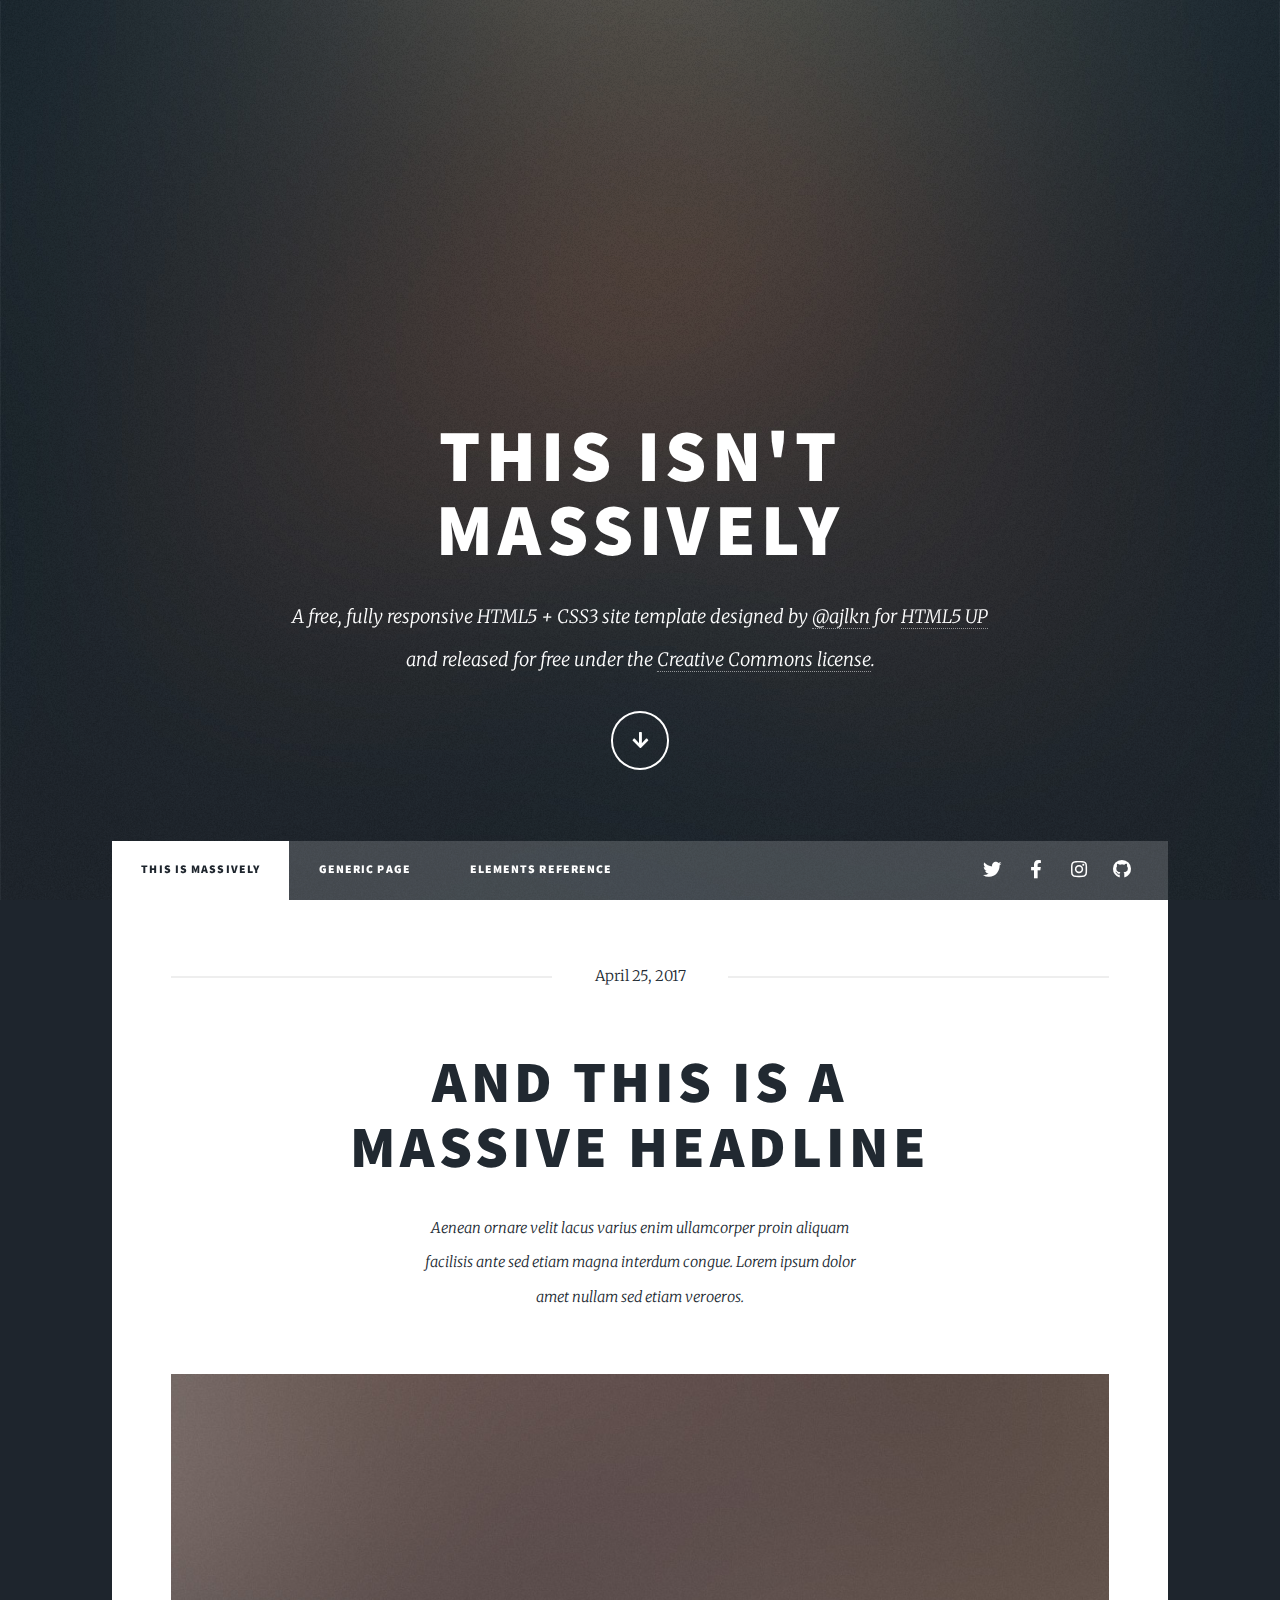
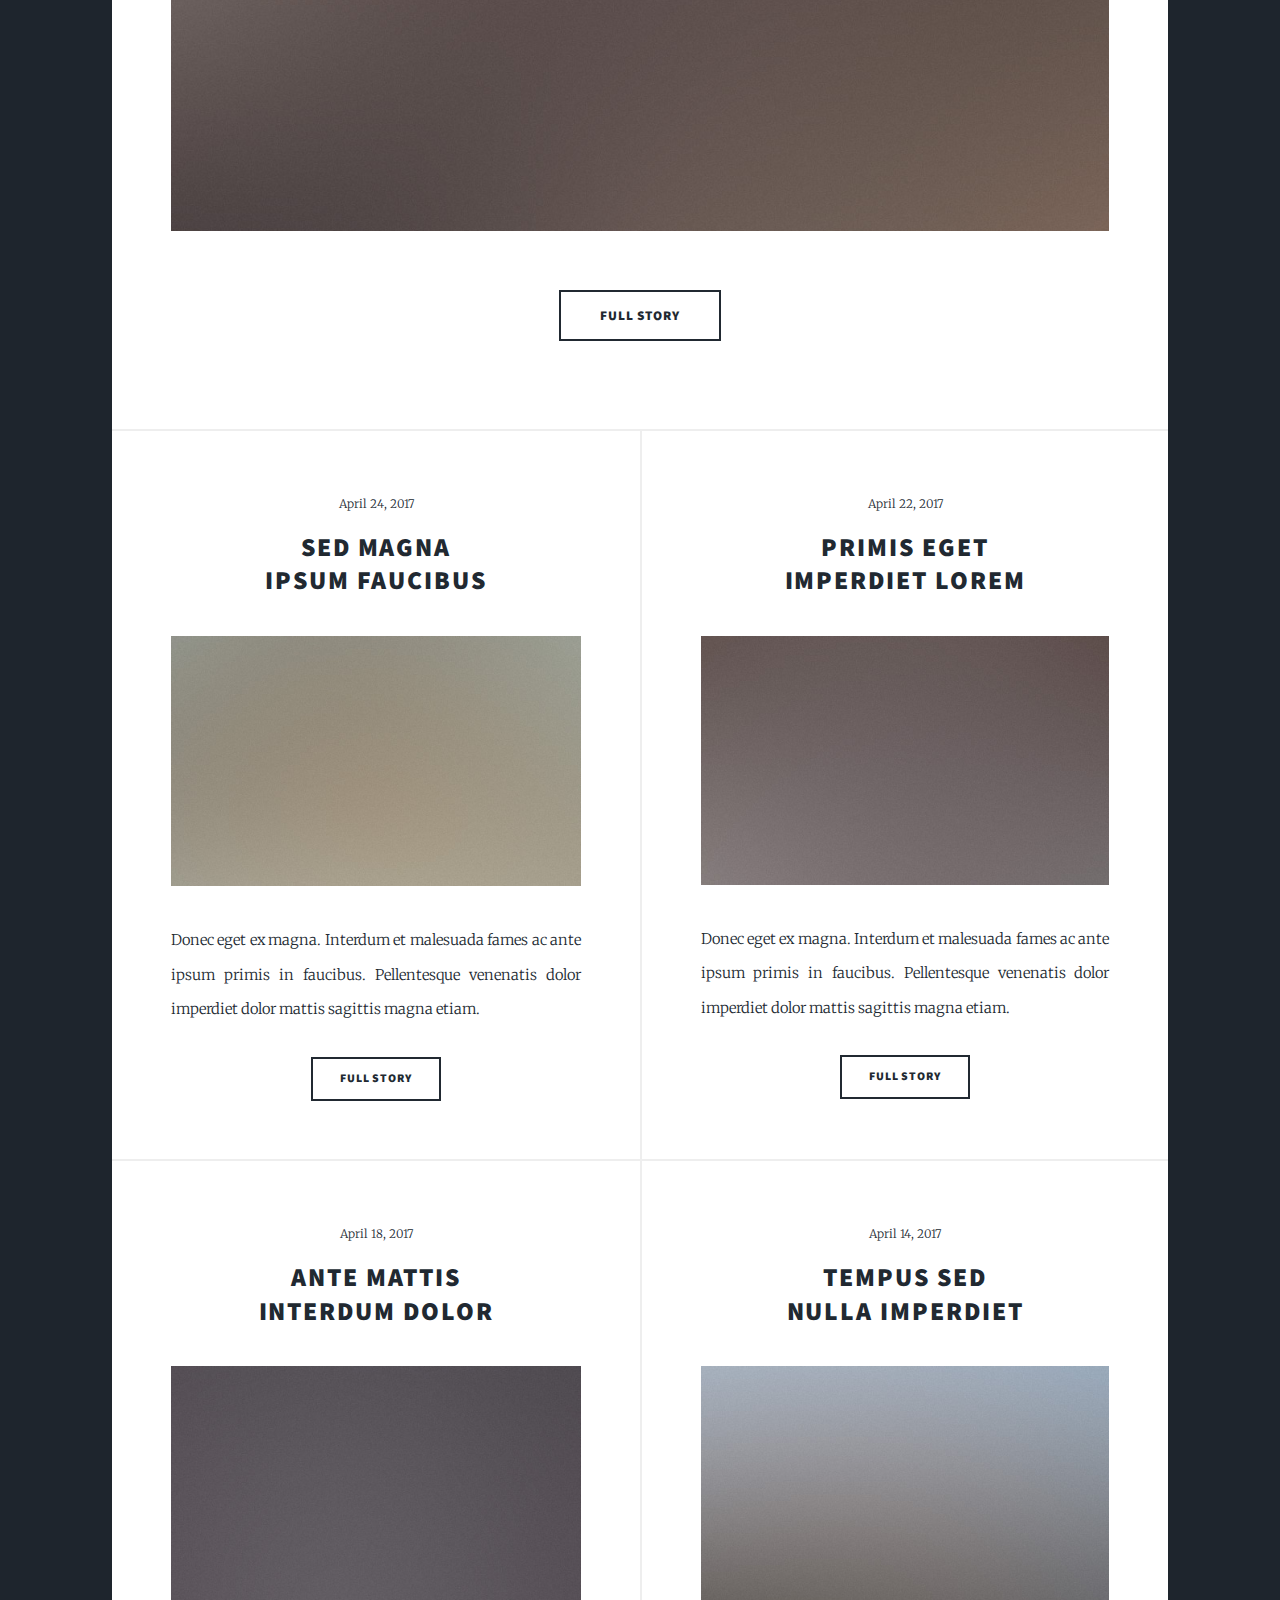
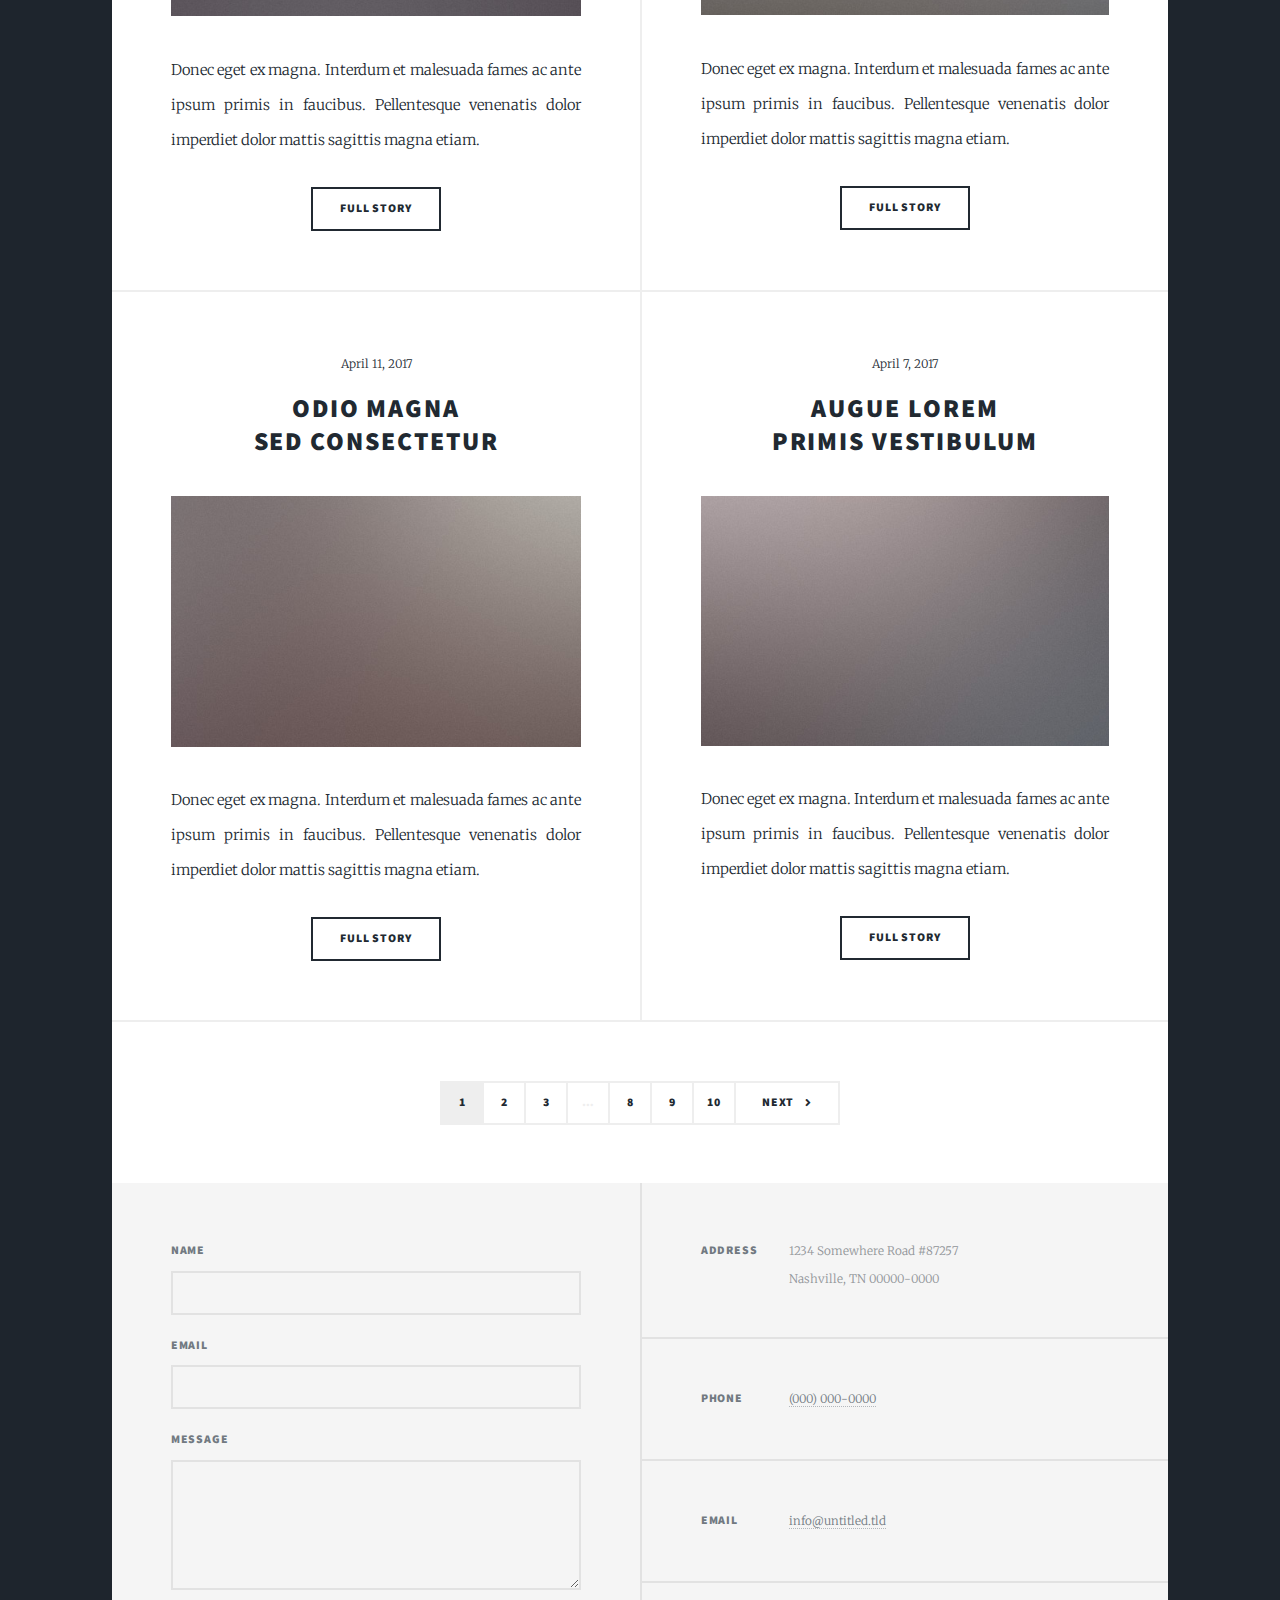
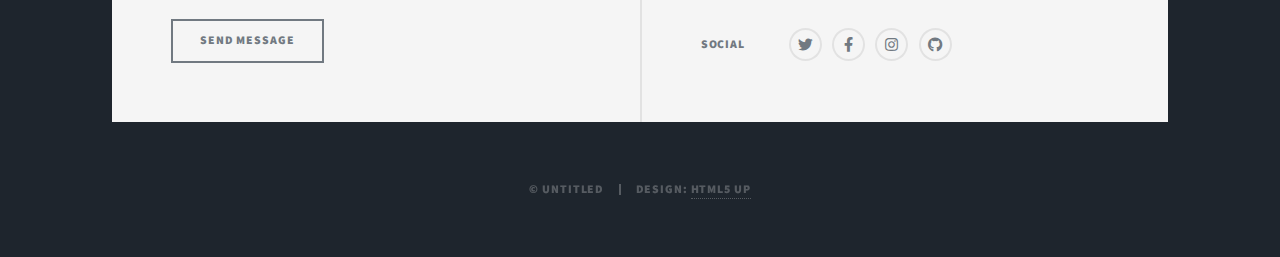
==== index.html @ 5e53cf65 "initial commit" ====
<!DOCTYPE HTML>
<!--
	Massively by HTML5 UP
	html5up.net | @ajlkn
	Free for personal and commercial use under the CCA 3.0 license (html5up.net/license)
-->
<html>
	<head>
		<title>Massively by HTML5 UP</title>
		<meta charset="utf-8" />
		<meta name="viewport" content="width=device-width, initial-scale=1, user-scalable=no" />
		<link rel="stylesheet" href="assets/css/main.css" />
		<noscript><link rel="stylesheet" href="assets/css/noscript.css" /></noscript>
	</head>
	<body class="is-preload">

		<!-- Wrapper -->
			<div id="wrapper" class="fade-in">

				<!-- Intro -->
					<div id="intro">
						<h1>This isn't<br />
						Massively</h1>
						<p>A free, fully responsive HTML5 + CSS3 site template designed by <a href="https://twitter.com/ajlkn">@ajlkn</a> for <a href="https://html5up.net">HTML5 UP</a><br />
						and released for free under the <a href="https://html5up.net/license">Creative Commons license</a>.</p>
						<ul class="actions">
							<li><a href="#header" class="button icon solid solo fa-arrow-down scrolly">Continue</a></li>
						</ul>
					</div>

				<!-- Header -->
					<header id="header">
						<a href="index.html" class="logo">Massively</a>
					</header>

				<!-- Nav -->
					<nav id="nav">
						<ul class="links">
							<li class="active"><a href="index.html">This is Massively</a></li>
							<li><a href="generic.html">Generic Page</a></li>
							<li><a href="elements.html">Elements Reference</a></li>
						</ul>
						<ul class="icons">
							<li><a href="#" class="icon brands fa-twitter"><span class="label">Twitter</span></a></li>
							<li><a href="#" class="icon brands fa-facebook-f"><span class="label">Facebook</span></a></li>
							<li><a href="#" class="icon brands fa-instagram"><span class="label">Instagram</span></a></li>
							<li><a href="#" class="icon brands fa-github"><span class="label">GitHub</span></a></li>
						</ul>
					</nav>

				<!-- Main -->
					<div id="main">

						<!-- Featured Post -->
							<article class="post featured">
								<header class="major">
									<span class="date">April 25, 2017</span>
									<h2><a href="#">And this is a<br />
									massive headline</a></h2>
									<p>Aenean ornare velit lacus varius enim ullamcorper proin aliquam<br />
									facilisis ante sed etiam magna interdum congue. Lorem ipsum dolor<br />
									amet nullam sed etiam veroeros.</p>
								</header>
								<a href="#" class="image main"><img src="images/pic01.jpg" alt="" /></a>
								<ul class="actions special">
									<li><a href="#" class="button large">Full Story</a></li>
								</ul>
							</article>

						<!-- Posts -->
							<section class="posts">
								<article>
									<header>
										<span class="date">April 24, 2017</span>
										<h2><a href="#">Sed magna<br />
										ipsum faucibus</a></h2>
									</header>
									<a href="#" class="image fit"><img src="images/pic02.jpg" alt="" /></a>
									<p>Donec eget ex magna. Interdum et malesuada fames ac ante ipsum primis in faucibus. Pellentesque venenatis dolor imperdiet dolor mattis sagittis magna etiam.</p>
									<ul class="actions special">
										<li><a href="#" class="button">Full Story</a></li>
									</ul>
								</article>
								<article>
									<header>
										<span class="date">April 22, 2017</span>
										<h2><a href="#">Primis eget<br />
										imperdiet lorem</a></h2>
									</header>
									<a href="#" class="image fit"><img src="images/pic03.jpg" alt="" /></a>
									<p>Donec eget ex magna. Interdum et malesuada fames ac ante ipsum primis in faucibus. Pellentesque venenatis dolor imperdiet dolor mattis sagittis magna etiam.</p>
									<ul class="actions special">
										<li><a href="#" class="button">Full Story</a></li>
									</ul>
								</article>
								<article>
									<header>
										<span class="date">April 18, 2017</span>
										<h2><a href="#">Ante mattis<br />
										interdum dolor</a></h2>
									</header>
									<a href="#" class="image fit"><img src="images/pic04.jpg" alt="" /></a>
									<p>Donec eget ex magna. Interdum et malesuada fames ac ante ipsum primis in faucibus. Pellentesque venenatis dolor imperdiet dolor mattis sagittis magna etiam.</p>
									<ul class="actions special">
										<li><a href="#" class="button">Full Story</a></li>
									</ul>
								</article>
								<article>
									<header>
										<span class="date">April 14, 2017</span>
										<h2><a href="#">Tempus sed<br />
										nulla imperdiet</a></h2>
									</header>
									<a href="#" class="image fit"><img src="images/pic05.jpg" alt="" /></a>
									<p>Donec eget ex magna. Interdum et malesuada fames ac ante ipsum primis in faucibus. Pellentesque venenatis dolor imperdiet dolor mattis sagittis magna etiam.</p>
									<ul class="actions special">
										<li><a href="#" class="button">Full Story</a></li>
									</ul>
								</article>
								<article>
									<header>
										<span class="date">April 11, 2017</span>
										<h2><a href="#">Odio magna<br />
										sed consectetur</a></h2>
									</header>
									<a href="#" class="image fit"><img src="images/pic06.jpg" alt="" /></a>
									<p>Donec eget ex magna. Interdum et malesuada fames ac ante ipsum primis in faucibus. Pellentesque venenatis dolor imperdiet dolor mattis sagittis magna etiam.</p>
									<ul class="actions special">
										<li><a href="#" class="button">Full Story</a></li>
									</ul>
								</article>
								<article>
									<header>
										<span class="date">April 7, 2017</span>
										<h2><a href="#">Augue lorem<br />
										primis vestibulum</a></h2>
									</header>
									<a href="#" class="image fit"><img src="images/pic07.jpg" alt="" /></a>
									<p>Donec eget ex magna. Interdum et malesuada fames ac ante ipsum primis in faucibus. Pellentesque venenatis dolor imperdiet dolor mattis sagittis magna etiam.</p>
									<ul class="actions special">
										<li><a href="#" class="button">Full Story</a></li>
									</ul>
								</article>
							</section>

						<!-- Footer -->
							<footer>
								<div class="pagination">
									<!--<a href="#" class="previous">Prev</a>-->
									<a href="#" class="page active">1</a>
									<a href="#" class="page">2</a>
									<a href="#" class="page">3</a>
									<span class="extra">&hellip;</span>
									<a href="#" class="page">8</a>
									<a href="#" class="page">9</a>
									<a href="#" class="page">10</a>
									<a href="#" class="next">Next</a>
								</div>
							</footer>

					</div>

				<!-- Footer -->
					<footer id="footer">
						<section>
							<form method="post" action="#">
								<div class="fields">
									<div class="field">
										<label for="name">Name</label>
										<input type="text" name="name" id="name" />
									</div>
									<div class="field">
										<label for="email">Email</label>
										<input type="text" name="email" id="email" />
									</div>
									<div class="field">
										<label for="message">Message</label>
										<textarea name="message" id="message" rows="3"></textarea>
									</div>
								</div>
								<ul class="actions">
									<li><input type="submit" value="Send Message" /></li>
								</ul>
							</form>
						</section>
						<section class="split contact">
							<section class="alt">
								<h3>Address</h3>
								<p>1234 Somewhere Road #87257<br />
								Nashville, TN 00000-0000</p>
							</section>
							<section>
								<h3>Phone</h3>
								<p><a href="#">(000) 000-0000</a></p>
							</section>
							<section>
								<h3>Email</h3>
								<p><a href="#">info@untitled.tld</a></p>
							</section>
							<section>
								<h3>Social</h3>
								<ul class="icons alt">
									<li><a href="#" class="icon brands alt fa-twitter"><span class="label">Twitter</span></a></li>
									<li><a href="#" class="icon brands alt fa-facebook-f"><span class="label">Facebook</span></a></li>
									<li><a href="#" class="icon brands alt fa-instagram"><span class="label">Instagram</span></a></li>
									<li><a href="#" class="icon brands alt fa-github"><span class="label">GitHub</span></a></li>
								</ul>
							</section>
						</section>
					</footer>

				<!-- Copyright -->
					<div id="copyright">
						<ul><li>&copy; Untitled</li><li>Design: <a href="https://html5up.net">HTML5 UP</a></li></ul>
					</div>

			</div>

		<!-- Scripts -->
			<script src="assets/js/jquery.min.js"></script>
			<script src="assets/js/jquery.scrollex.min.js"></script>
			<script src="assets/js/jquery.scrolly.min.js"></script>
			<script src="assets/js/browser.min.js"></script>
			<script src="assets/js/breakpoints.min.js"></script>
			<script src="assets/js/util.js"></script>
			<script src="assets/js/main.js"></script>

	</body>
</html>
---- assets/css/main.css ----
@import url(fontawesome-all.min.css);
@import url("https://fonts.googleapis.com/css?family=Merriweather:300,700,300italic,700italic|Source+Sans+Pro:900");

/*
	Massively by HTML5 UP
	html5up.net | @ajlkn
	Free for personal and commercial use under the CCA 3.0 license (html5up.net/license)
*/

html, body, div, span, applet, object,
iframe, h1, h2, h3, h4, h5, h6, p, blockquote,
pre, a, abbr, acronym, address, big, cite,
code, del, dfn, em, img, ins, kbd, q, s, samp,
small, strike, strong, sub, sup, tt, var, b,
u, i, center, dl, dt, dd, ol, ul, li, fieldset,
form, label, legend, table, caption, tbody,
tfoot, thead, tr, th, td, article, aside,
canvas, details, embed, figure, figcaption,
footer, header, hgroup, menu, nav, output, ruby,
section, summary, time, mark, audio, video {
	margin: 0;
	padding: 0;
	border: 0;
	font-size: 100%;
	font: inherit;
	vertical-align: baseline;}

article, aside, details, figcaption, figure,
footer, header, hgroup, menu, nav, section {
	display: block;}

body {
	line-height: 1;
}

ol, ul {
	list-style: none;
}

blockquote, q {
	quotes: none;
}

	blockquote:before, blockquote:after, q:before, q:after {
		content: '';
		content: none;
	}

table {
	border-collapse: collapse;
	border-spacing: 0;
}

body {
	-webkit-text-size-adjust: none;
}

mark {
	background-color: transparent;
	color: inherit;
}

input::-moz-focus-inner {
	border: 0;
	padding: 0;
}

input, select, textarea {
	-moz-appearance: none;
	-webkit-appearance: none;
	-ms-appearance: none;
	appearance: none;
}

/* Basic */

	@-ms-viewport {
		width: device-width;
	}

	body {
		-ms-overflow-style: scrollbar;
	}

	@media screen and (max-width: 480px) {

		html, body {
			min-width: 320px;
		}

	}

	html {
		box-sizing: border-box;
	}

	*, *:before, *:after {
		box-sizing: inherit;
	}

	body {
		background-color: #1e252d;
	}

		body.is-preload *, body.is-preload *:before, body.is-preload *:after {
			-moz-animation: none !important;
			-webkit-animation: none !important;
			-ms-animation: none !important;
			animation: none !important;
			-moz-transition: none !important;
			-webkit-transition: none !important;
			-ms-transition: none !important;
			transition: none !important;
		}

/* Type */

	html {
		font-size: 16pt;
	}

		@media screen and (max-width: 1680px) {

			html {
				font-size: 12pt;
			}

		}

		@media screen and (max-width: 1280px) {

			html {
				font-size: 11pt;
			}

		}

		@media screen and (max-width: 360px) {

			html {
				font-size: 10pt;
			}

		}

	body {
		color: #212931;
	}

	body, input, select, textarea {
		font-family: "Merriweather", Georgia, serif;
		font-weight: 300;
		font-size: 1rem;
		line-height: 2.375;
	}

	a {
		-moz-transition: color 0.2s ease-in-out, background-color 0.2s ease-in-out, border-color 0.2s ease-in-out, box-shadow 0.2s ease-in-out;
		-webkit-transition: color 0.2s ease-in-out, background-color 0.2s ease-in-out, border-color 0.2s ease-in-out, box-shadow 0.2s ease-in-out;
		-ms-transition: color 0.2s ease-in-out, background-color 0.2s ease-in-out, border-color 0.2s ease-in-out, box-shadow 0.2s ease-in-out;
		transition: color 0.2s ease-in-out, background-color 0.2s ease-in-out, border-color 0.2s ease-in-out, box-shadow 0.2s ease-in-out;
		border-bottom: dotted 1px;
		text-decoration: none;
	}

		a:hover {
			border-bottom-color: transparent;
		}

	strong, b {
		font-weight: 600;
	}

	em, i {
		font-style: italic;
	}

	p {
		text-align: justify;
		margin: 0 0 2rem 0;
	}

	h1, h2, h3, h4, h5, h6 {
		font-family: "Source Sans Pro", Helvetica, sans-serif;
		font-weight: 900;
		line-height: 1.5;
		letter-spacing: 0.075em;
		text-transform: uppercase;
		margin: 0 0 1rem 0;
	}

		h1 a, h2 a, h3 a, h4 a, h5 a, h6 a {
			border-bottom: 0;
			color: inherit;
			text-decoration: none;
		}

	h1 {
		font-size: 4rem;
		line-height: 1.1;
		margin: 0 0 2rem 0;
	}

	h2 {
		font-size: 1.75rem;
		line-height: 1.3;
		margin: 0 0 1.5rem 0;
	}

	h3 {
		font-size: 1.25rem;
		margin: 0 0 1.5rem 0;
	}

	h4 {
		font-size: 1rem;
	}

	h5 {
		font-size: 0.9rem;
	}

	h6 {
		font-size: 0.8rem;
	}

	sub {
		font-size: 0.8rem;
		position: relative;
		top: 0.5rem;
	}

	sup {
		font-size: 0.8rem;
		position: relative;
		top: -0.5rem;
	}

	blockquote {
		border-left: solid 4px;
		font-style: italic;
		margin: 0 0 2rem 0;
		padding: 0.5rem 0 0.5rem 2rem;
	}

	code {
		border: solid 2px;
		font-family: "Courier New", monospace;
		font-size: 0.9rem;
		margin: 0 0.25rem;
		padding: 0.25rem 0.65rem;
	}

	pre {
		-webkit-overflow-scrolling: touch;
		font-family: "Courier New", monospace;
		font-size: 0.9rem;
		margin: 0 0 2rem 0;
	}

		pre code {
			display: block;
			line-height: 1.75;
			padding: 1rem 1.5rem;
			overflow-x: auto;
		}

	hr {
		border: 0;
		border-bottom: solid 2px;
		margin: 3rem 0;
	}

		hr.major {
			margin: 5rem 0;
		}

	.align-left {
		text-align: left;
	}

	.align-center {
		text-align: center;
	}

	.align-right {
		text-align: right;
	}

	input, select, textarea {
		color: #212931;
	}

	a {
		color: #212931;
		border-bottom-color: rgba(33, 41, 49, 0.5);
	}

		a:hover {
			border-bottom-color: transparent;
			color: #18bfef !important;
		}

	strong, b {
		color: #212931;
	}

	h1, h2, h3, h4, h5, h6 {
		color: #212931;
	}

	blockquote {
		border-left-color: #eeeeee;
	}

	code {
		background: rgba(220, 220, 220, 0.25);
		border-color: #eeeeee;
	}

	hr {
		border-bottom-color: #eeeeee;
	}

/* Row */

	.row {
		display: flex;
		flex-wrap: wrap;
		box-sizing: border-box;
		align-items: stretch;
	}

		.row > * {
			box-sizing: border-box;
		}

		.row.gtr-uniform > * > :last-child {
			margin-bottom: 0;
		}

		.row.aln-left {
			justify-content: flex-start;
		}

		.row.aln-center {
			justify-content: center;
		}

		.row.aln-right {
			justify-content: flex-end;
		}

		.row.aln-top {
			align-items: flex-start;
		}

		.row.aln-middle {
			align-items: center;
		}

		.row.aln-bottom {
			align-items: flex-end;
		}

		.row > .imp {
			order: -1;
		}

		.row > .col-1 {
			width: 8.33333%;
		}

		.row > .off-1 {
			margin-left: 8.33333%;
		}

		.row > .col-2 {
			width: 16.66667%;
		}

		.row > .off-2 {
			margin-left: 16.66667%;
		}

		.row > .col-3 {
			width: 25%;
		}

		.row > .off-3 {
			margin-left: 25%;
		}

		.row > .col-4 {
			width: 33.33333%;
		}

		.row > .off-4 {
			margin-left: 33.33333%;
		}

		.row > .col-5 {
			width: 41.66667%;
		}

		.row > .off-5 {
			margin-left: 41.66667%;
		}

		.row > .col-6 {
			width: 50%;
		}

		.row > .off-6 {
			margin-left: 50%;
		}

		.row > .col-7 {
			width: 58.33333%;
		}

		.row > .off-7 {
			margin-left: 58.33333%;
		}

		.row > .col-8 {
			width: 66.66667%;
		}

		.row > .off-8 {
			margin-left: 66.66667%;
		}

		.row > .col-9 {
			width: 75%;
		}

		.row > .off-9 {
			margin-left: 75%;
		}

		.row > .col-10 {
			width: 83.33333%;
		}

		.row > .off-10 {
			margin-left: 83.33333%;
		}

		.row > .col-11 {
			width: 91.66667%;
		}

		.row > .off-11 {
			margin-left: 91.66667%;
		}

		.row > .col-12 {
			width: 100%;
		}

		.row > .off-12 {
			margin-left: 100%;
		}

		.row.gtr-0 {
			margin-top: 0;
			margin-left: 0rem;
		}

			.row.gtr-0 > * {
				padding: 0 0 0 0rem;
			}

			.row.gtr-0.gtr-uniform {
				margin-top: 0rem;
			}

				.row.gtr-0.gtr-uniform > * {
					padding-top: 0rem;
				}

		.row.gtr-25 {
			margin-top: 0;
			margin-left: -0.375rem;
		}

			.row.gtr-25 > * {
				padding: 0 0 0 0.375rem;
			}

			.row.gtr-25.gtr-uniform {
				margin-top: -0.375rem;
			}

				.row.gtr-25.gtr-uniform > * {
					padding-top: 0.375rem;
				}

		.row.gtr-50 {
			margin-top: 0;
			margin-left: -0.75rem;
		}

			.row.gtr-50 > * {
				padding: 0 0 0 0.75rem;
			}

			.row.gtr-50.gtr-uniform {
				margin-top: -0.75rem;
			}

				.row.gtr-50.gtr-uniform > * {
					padding-top: 0.75rem;
				}

		.row {
			margin-top: 0;
			margin-left: -1.5rem;
		}

			.row > * {
				padding: 0 0 0 1.5rem;
			}

			.row.gtr-uniform {
				margin-top: -1.5rem;
			}

				.row.gtr-uniform > * {
					padding-top: 1.5rem;
				}

		.row.gtr-150 {
			margin-top: 0;
			margin-left: -2.25rem;
		}

			.row.gtr-150 > * {
				padding: 0 0 0 2.25rem;
			}

			.row.gtr-150.gtr-uniform {
				margin-top: -2.25rem;
			}

				.row.gtr-150.gtr-uniform > * {
					padding-top: 2.25rem;
				}

		.row.gtr-200 {
			margin-top: 0;
			margin-left: -3rem;
		}

			.row.gtr-200 > * {
				padding: 0 0 0 3rem;
			}

			.row.gtr-200.gtr-uniform {
				margin-top: -3rem;
			}

				.row.gtr-200.gtr-uniform > * {
					padding-top: 3rem;
				}

		@media screen and (max-width: 1680px) {

			.row {
				display: flex;
				flex-wrap: wrap;
				box-sizing: border-box;
				align-items: stretch;
			}

				.row > * {
					box-sizing: border-box;
				}

				.row.gtr-uniform > * > :last-child {
					margin-bottom: 0;
				}

				.row.aln-left {
					justify-content: flex-start;
				}

				.row.aln-center {
					justify-content: center;
				}

				.row.aln-right {
					justify-content: flex-end;
				}

				.row.aln-top {
					align-items: flex-start;
				}

				.row.aln-middle {
					align-items: center;
				}

				.row.aln-bottom {
					align-items: flex-end;
				}

				.row > .imp-xlarge {
					order: -1;
				}

				.row > .col-1-xlarge {
					width: 8.33333%;
				}

				.row > .off-1-xlarge {
					margin-left: 8.33333%;
				}

				.row > .col-2-xlarge {
					width: 16.66667%;
				}

				.row > .off-2-xlarge {
					margin-left: 16.66667%;
				}

				.row > .col-3-xlarge {
					width: 25%;
				}

				.row > .off-3-xlarge {
					margin-left: 25%;
				}

				.row > .col-4-xlarge {
					width: 33.33333%;
				}

				.row > .off-4-xlarge {
					margin-left: 33.33333%;
				}

				.row > .col-5-xlarge {
					width: 41.66667%;
				}

				.row > .off-5-xlarge {
					margin-left: 41.66667%;
				}

				.row > .col-6-xlarge {
					width: 50%;
				}

				.row > .off-6-xlarge {
					margin-left: 50%;
				}

				.row > .col-7-xlarge {
					width: 58.33333%;
				}

				.row > .off-7-xlarge {
					margin-left: 58.33333%;
				}

				.row > .col-8-xlarge {
					width: 66.66667%;
				}

				.row > .off-8-xlarge {
					margin-left: 66.66667%;
				}

				.row > .col-9-xlarge {
					width: 75%;
				}

				.row > .off-9-xlarge {
					margin-left: 75%;
				}

				.row > .col-10-xlarge {
					width: 83.33333%;
				}

				.row > .off-10-xlarge {
					margin-left: 83.33333%;
				}

				.row > .col-11-xlarge {
					width: 91.66667%;
				}

				.row > .off-11-xlarge {
					margin-left: 91.66667%;
				}

				.row > .col-12-xlarge {
					width: 100%;
				}

				.row > .off-12-xlarge {
					margin-left: 100%;
				}

				.row.gtr-0 {
					margin-top: 0;
					margin-left: 0rem;
				}

					.row.gtr-0 > * {
						padding: 0 0 0 0rem;
					}

					.row.gtr-0.gtr-uniform {
						margin-top: 0rem;
					}

						.row.gtr-0.gtr-uniform > * {
							padding-top: 0rem;
						}

				.row.gtr-25 {
					margin-top: 0;
					margin-left: -0.375rem;
				}

					.row.gtr-25 > * {
						padding: 0 0 0 0.375rem;
					}

					.row.gtr-25.gtr-uniform {
						margin-top: -0.375rem;
					}

						.row.gtr-25.gtr-uniform > * {
							padding-top: 0.375rem;
						}

				.row.gtr-50 {
					margin-top: 0;
					margin-left: -0.75rem;
				}

					.row.gtr-50 > * {
						padding: 0 0 0 0.75rem;
					}

					.row.gtr-50.gtr-uniform {
						margin-top: -0.75rem;
					}

						.row.gtr-50.gtr-uniform > * {
							padding-top: 0.75rem;
						}

				.row {
					margin-top: 0;
					margin-left: -1.5rem;
				}

					.row > * {
						padding: 0 0 0 1.5rem;
					}

					.row.gtr-uniform {
						margin-top: -1.5rem;
					}

						.row.gtr-uniform > * {
							padding-top: 1.5rem;
						}

				.row.gtr-150 {
					margin-top: 0;
					margin-left: -2.25rem;
				}

					.row.gtr-150 > * {
						padding: 0 0 0 2.25rem;
					}

					.row.gtr-150.gtr-uniform {
						margin-top: -2.25rem;
					}

						.row.gtr-150.gtr-uniform > * {
							padding-top: 2.25rem;
						}

				.row.gtr-200 {
					margin-top: 0;
					margin-left: -3rem;
				}

					.row.gtr-200 > * {
						padding: 0 0 0 3rem;
					}

					.row.gtr-200.gtr-uniform {
						margin-top: -3rem;
					}

						.row.gtr-200.gtr-uniform > * {
							padding-top: 3rem;
						}

		}

		@media screen and (max-width: 1280px) {

			.row {
				display: flex;
				flex-wrap: wrap;
				box-sizing: border-box;
				align-items: stretch;
			}

				.row > * {
					box-sizing: border-box;
				}

				.row.gtr-uniform > * > :last-child {
					margin-bottom: 0;
				}

				.row.aln-left {
					justify-content: flex-start;
				}

				.row.aln-center {
					justify-content: center;
				}

				.row.aln-right {
					justify-content: flex-end;
				}

				.row.aln-top {
					align-items: flex-start;
				}

				.row.aln-middle {
					align-items: center;
				}

				.row.aln-bottom {
					align-items: flex-end;
				}

				.row > .imp-large {
					order: -1;
				}

				.row > .col-1-large {
					width: 8.33333%;
				}

				.row > .off-1-large {
					margin-left: 8.33333%;
				}

				.row > .col-2-large {
					width: 16.66667%;
				}

				.row > .off-2-large {
					margin-left: 16.66667%;
				}

				.row > .col-3-large {
					width: 25%;
				}

				.row > .off-3-large {
					margin-left: 25%;
				}

				.row > .col-4-large {
					width: 33.33333%;
				}

				.row > .off-4-large {
					margin-left: 33.33333%;
				}

				.row > .col-5-large {
					width: 41.66667%;
				}

				.row > .off-5-large {
					margin-left: 41.66667%;
				}

				.row > .col-6-large {
					width: 50%;
				}

				.row > .off-6-large {
					margin-left: 50%;
				}

				.row > .col-7-large {
					width: 58.33333%;
				}

				.row > .off-7-large {
					margin-left: 58.33333%;
				}

				.row > .col-8-large {
					width: 66.66667%;
				}

				.row > .off-8-large {
					margin-left: 66.66667%;
				}

				.row > .col-9-large {
					width: 75%;
				}

				.row > .off-9-large {
					margin-left: 75%;
				}

				.row > .col-10-large {
					width: 83.33333%;
				}

				.row > .off-10-large {
					margin-left: 83.33333%;
				}

				.row > .col-11-large {
					width: 91.66667%;
				}

				.row > .off-11-large {
					margin-left: 91.66667%;
				}

				.row > .col-12-large {
					width: 100%;
				}

				.row > .off-12-large {
					margin-left: 100%;
				}

				.row.gtr-0 {
					margin-top: 0;
					margin-left: 0rem;
				}

					.row.gtr-0 > * {
						padding: 0 0 0 0rem;
					}

					.row.gtr-0.gtr-uniform {
						margin-top: 0rem;
					}

						.row.gtr-0.gtr-uniform > * {
							padding-top: 0rem;
						}

				.row.gtr-25 {
					margin-top: 0;
					margin-left: -0.375rem;
				}

					.row.gtr-25 > * {
						padding: 0 0 0 0.375rem;
					}

					.row.gtr-25.gtr-uniform {
						margin-top: -0.375rem;
					}

						.row.gtr-25.gtr-uniform > * {
							padding-top: 0.375rem;
						}

				.row.gtr-50 {
					margin-top: 0;
					margin-left: -0.75rem;
				}

					.row.gtr-50 > * {
						padding: 0 0 0 0.75rem;
					}

					.row.gtr-50.gtr-uniform {
						margin-top: -0.75rem;
					}

						.row.gtr-50.gtr-uniform > * {
							padding-top: 0.75rem;
						}

				.row {
					margin-top: 0;
					margin-left: -1.5rem;
				}

					.row > * {
						padding: 0 0 0 1.5rem;
					}

					.row.gtr-uniform {
						margin-top: -1.5rem;
					}

						.row.gtr-uniform > * {
							padding-top: 1.5rem;
						}

				.row.gtr-150 {
					margin-top: 0;
					margin-left: -2.25rem;
				}

					.row.gtr-150 > * {
						padding: 0 0 0 2.25rem;
					}

					.row.gtr-150.gtr-uniform {
						margin-top: -2.25rem;
					}

						.row.gtr-150.gtr-uniform > * {
							padding-top: 2.25rem;
						}

				.row.gtr-200 {
					margin-top: 0;
					margin-left: -3rem;
				}

					.row.gtr-200 > * {
						padding: 0 0 0 3rem;
					}

					.row.gtr-200.gtr-uniform {
						margin-top: -3rem;
					}

						.row.gtr-200.gtr-uniform > * {
							padding-top: 3rem;
						}

		}

		@media screen and (max-width: 980px) {

			.row {
				display: flex;
				flex-wrap: wrap;
				box-sizing: border-box;
				align-items: stretch;
			}

				.row > * {
					box-sizing: border-box;
				}

				.row.gtr-uniform > * > :last-child {
					margin-bottom: 0;
				}

				.row.aln-left {
					justify-content: flex-start;
				}

				.row.aln-center {
					justify-content: center;
				}

				.row.aln-right {
					justify-content: flex-end;
				}

				.row.aln-top {
					align-items: flex-start;
				}

				.row.aln-middle {
					align-items: center;
				}

				.row.aln-bottom {
					align-items: flex-end;
				}

				.row > .imp-medium {
					order: -1;
				}

				.row > .col-1-medium {
					width: 8.33333%;
				}

				.row > .off-1-medium {
					margin-left: 8.33333%;
				}

				.row > .col-2-medium {
					width: 16.66667%;
				}

				.row > .off-2-medium {
					margin-left: 16.66667%;
				}

				.row > .col-3-medium {
					width: 25%;
				}

				.row > .off-3-medium {
					margin-left: 25%;
				}

				.row > .col-4-medium {
					width: 33.33333%;
				}

				.row > .off-4-medium {
					margin-left: 33.33333%;
				}

				.row > .col-5-medium {
					width: 41.66667%;
				}

				.row > .off-5-medium {
					margin-left: 41.66667%;
				}

				.row > .col-6-medium {
					width: 50%;
				}

				.row > .off-6-medium {
					margin-left: 50%;
				}

				.row > .col-7-medium {
					width: 58.33333%;
				}

				.row > .off-7-medium {
					margin-left: 58.33333%;
				}

				.row > .col-8-medium {
					width: 66.66667%;
				}

				.row > .off-8-medium {
					margin-left: 66.66667%;
				}

				.row > .col-9-medium {
					width: 75%;
				}

				.row > .off-9-medium {
					margin-left: 75%;
				}

				.row > .col-10-medium {
					width: 83.33333%;
				}

				.row > .off-10-medium {
					margin-left: 83.33333%;
				}

				.row > .col-11-medium {
					width: 91.66667%;
				}

				.row > .off-11-medium {
					margin-left: 91.66667%;
				}

				.row > .col-12-medium {
					width: 100%;
				}

				.row > .off-12-medium {
					margin-left: 100%;
				}

				.row.gtr-0 {
					margin-top: 0;
					margin-left: 0rem;
				}

					.row.gtr-0 > * {
						padding: 0 0 0 0rem;
					}

					.row.gtr-0.gtr-uniform {
						margin-top: 0rem;
					}

						.row.gtr-0.gtr-uniform > * {
							padding-top: 0rem;
						}

				.row.gtr-25 {
					margin-top: 0;
					margin-left: -0.375rem;
				}

					.row.gtr-25 > * {
						padding: 0 0 0 0.375rem;
					}

					.row.gtr-25.gtr-uniform {
						margin-top: -0.375rem;
					}

						.row.gtr-25.gtr-uniform > * {
							padding-top: 0.375rem;
						}

				.row.gtr-50 {
					margin-top: 0;
					margin-left: -0.75rem;
				}

					.row.gtr-50 > * {
						padding: 0 0 0 0.75rem;
					}

					.row.gtr-50.gtr-uniform {
						margin-top: -0.75rem;
					}

						.row.gtr-50.gtr-uniform > * {
							padding-top: 0.75rem;
						}

				.row {
					margin-top: 0;
					margin-left: -1.5rem;
				}

					.row > * {
						padding: 0 0 0 1.5rem;
					}

					.row.gtr-uniform {
						margin-top: -1.5rem;
					}

						.row.gtr-uniform > * {
							padding-top: 1.5rem;
						}

				.row.gtr-150 {
					margin-top: 0;
					margin-left: -2.25rem;
				}

					.row.gtr-150 > * {
						padding: 0 0 0 2.25rem;
					}

					.row.gtr-150.gtr-uniform {
						margin-top: -2.25rem;
					}

						.row.gtr-150.gtr-uniform > * {
							padding-top: 2.25rem;
						}

				.row.gtr-200 {
					margin-top: 0;
					margin-left: -3rem;
				}

					.row.gtr-200 > * {
						padding: 0 0 0 3rem;
					}

					.row.gtr-200.gtr-uniform {
						margin-top: -3rem;
					}

						.row.gtr-200.gtr-uniform > * {
							padding-top: 3rem;
						}

		}

		@media screen and (max-width: 736px) {

			.row {
				display: flex;
				flex-wrap: wrap;
				box-sizing: border-box;
				align-items: stretch;
			}

				.row > * {
					box-sizing: border-box;
				}

				.row.gtr-uniform > * > :last-child {
					margin-bottom: 0;
				}

				.row.aln-left {
					justify-content: flex-start;
				}

				.row.aln-center {
					justify-content: center;
				}

				.row.aln-right {
					justify-content: flex-end;
				}

				.row.aln-top {
					align-items: flex-start;
				}

				.row.aln-middle {
					align-items: center;
				}

				.row.aln-bottom {
					align-items: flex-end;
				}

				.row > .imp-small {
					order: -1;
				}

				.row > .col-1-small {
					width: 8.33333%;
				}

				.row > .off-1-small {
					margin-left: 8.33333%;
				}

				.row > .col-2-small {
					width: 16.66667%;
				}

				.row > .off-2-small {
					margin-left: 16.66667%;
				}

				.row > .col-3-small {
					width: 25%;
				}

				.row > .off-3-small {
					margin-left: 25%;
				}

				.row > .col-4-small {
					width: 33.33333%;
				}

				.row > .off-4-small {
					margin-left: 33.33333%;
				}

				.row > .col-5-small {
					width: 41.66667%;
				}

				.row > .off-5-small {
					margin-left: 41.66667%;
				}

				.row > .col-6-small {
					width: 50%;
				}

				.row > .off-6-small {
					margin-left: 50%;
				}

				.row > .col-7-small {
					width: 58.33333%;
				}

				.row > .off-7-small {
					margin-left: 58.33333%;
				}

				.row > .col-8-small {
					width: 66.66667%;
				}

				.row > .off-8-small {
					margin-left: 66.66667%;
				}

				.row > .col-9-small {
					width: 75%;
				}

				.row > .off-9-small {
					margin-left: 75%;
				}

				.row > .col-10-small {
					width: 83.33333%;
				}

				.row > .off-10-small {
					margin-left: 83.33333%;
				}

				.row > .col-11-small {
					width: 91.66667%;
				}

				.row > .off-11-small {
					margin-left: 91.66667%;
				}

				.row > .col-12-small {
					width: 100%;
				}

				.row > .off-12-small {
					margin-left: 100%;
				}

				.row.gtr-0 {
					margin-top: 0;
					margin-left: 0rem;
				}

					.row.gtr-0 > * {
						padding: 0 0 0 0rem;
					}

					.row.gtr-0.gtr-uniform {
						margin-top: 0rem;
					}

						.row.gtr-0.gtr-uniform > * {
							padding-top: 0rem;
						}

				.row.gtr-25 {
					margin-top: 0;
					margin-left: -0.375rem;
				}

					.row.gtr-25 > * {
						padding: 0 0 0 0.375rem;
					}

					.row.gtr-25.gtr-uniform {
						margin-top: -0.375rem;
					}

						.row.gtr-25.gtr-uniform > * {
							padding-top: 0.375rem;
						}

				.row.gtr-50 {
					margin-top: 0;
					margin-left: -0.75rem;
				}

					.row.gtr-50 > * {
						padding: 0 0 0 0.75rem;
					}

					.row.gtr-50.gtr-uniform {
						margin-top: -0.75rem;
					}

						.row.gtr-50.gtr-uniform > * {
							padding-top: 0.75rem;
						}

				.row {
					margin-top: 0;
					margin-left: -1.5rem;
				}

					.row > * {
						padding: 0 0 0 1.5rem;
					}

					.row.gtr-uniform {
						margin-top: -1.5rem;
					}

						.row.gtr-uniform > * {
							padding-top: 1.5rem;
						}

				.row.gtr-150 {
					margin-top: 0;
					margin-left: -2.25rem;
				}

					.row.gtr-150 > * {
						padding: 0 0 0 2.25rem;
					}

					.row.gtr-150.gtr-uniform {
						margin-top: -2.25rem;
					}

						.row.gtr-150.gtr-uniform > * {
							padding-top: 2.25rem;
						}

				.row.gtr-200 {
					margin-top: 0;
					margin-left: -3rem;
				}

					.row.gtr-200 > * {
						padding: 0 0 0 3rem;
					}

					.row.gtr-200.gtr-uniform {
						margin-top: -3rem;
					}

						.row.gtr-200.gtr-uniform > * {
							padding-top: 3rem;
						}

		}

		@media screen and (max-width: 480px) {

			.row {
				display: flex;
				flex-wrap: wrap;
				box-sizing: border-box;
				align-items: stretch;
			}

				.row > * {
					box-sizing: border-box;
				}

				.row.gtr-uniform > * > :last-child {
					margin-bottom: 0;
				}

				.row.aln-left {
					justify-content: flex-start;
				}

				.row.aln-center {
					justify-content: center;
				}

				.row.aln-right {
					justify-content: flex-end;
				}

				.row.aln-top {
					align-items: flex-start;
				}

				.row.aln-middle {
					align-items: center;
				}

				.row.aln-bottom {
					align-items: flex-end;
				}

				.row > .imp-xsmall {
					order: -1;
				}

				.row > .col-1-xsmall {
					width: 8.33333%;
				}

				.row > .off-1-xsmall {
					margin-left: 8.33333%;
				}

				.row > .col-2-xsmall {
					width: 16.66667%;
				}

				.row > .off-2-xsmall {
					margin-left: 16.66667%;
				}

				.row > .col-3-xsmall {
					width: 25%;
				}

				.row > .off-3-xsmall {
					margin-left: 25%;
				}

				.row > .col-4-xsmall {
					width: 33.33333%;
				}

				.row > .off-4-xsmall {
					margin-left: 33.33333%;
				}

				.row > .col-5-xsmall {
					width: 41.66667%;
				}

				.row > .off-5-xsmall {
					margin-left: 41.66667%;
				}

				.row > .col-6-xsmall {
					width: 50%;
				}

				.row > .off-6-xsmall {
					margin-left: 50%;
				}

				.row > .col-7-xsmall {
					width: 58.33333%;
				}

				.row > .off-7-xsmall {
					margin-left: 58.33333%;
				}

				.row > .col-8-xsmall {
					width: 66.66667%;
				}

				.row > .off-8-xsmall {
					margin-left: 66.66667%;
				}

				.row > .col-9-xsmall {
					width: 75%;
				}

				.row > .off-9-xsmall {
					margin-left: 75%;
				}

				.row > .col-10-xsmall {
					width: 83.33333%;
				}

				.row > .off-10-xsmall {
					margin-left: 83.33333%;
				}

				.row > .col-11-xsmall {
					width: 91.66667%;
				}

				.row > .off-11-xsmall {
					margin-left: 91.66667%;
				}

				.row > .col-12-xsmall {
					width: 100%;
				}

				.row > .off-12-xsmall {
					margin-left: 100%;
				}

				.row.gtr-0 {
					margin-top: 0;
					margin-left: 0rem;
				}

					.row.gtr-0 > * {
						padding: 0 0 0 0rem;
					}

					.row.gtr-0.gtr-uniform {
						margin-top: 0rem;
					}

						.row.gtr-0.gtr-uniform > * {
							padding-top: 0rem;
						}

				.row.gtr-25 {
					margin-top: 0;
					margin-left: -0.375rem;
				}

					.row.gtr-25 > * {
						padding: 0 0 0 0.375rem;
					}

					.row.gtr-25.gtr-uniform {
						margin-top: -0.375rem;
					}

						.row.gtr-25.gtr-uniform > * {
							padding-top: 0.375rem;
						}

				.row.gtr-50 {
					margin-top: 0;
					margin-left: -0.75rem;
				}

					.row.gtr-50 > * {
						padding: 0 0 0 0.75rem;
					}

					.row.gtr-50.gtr-uniform {
						margin-top: -0.75rem;
					}

						.row.gtr-50.gtr-uniform > * {
							padding-top: 0.75rem;
						}

				.row {
					margin-top: 0;
					margin-left: -1.5rem;
				}

					.row > * {
						padding: 0 0 0 1.5rem;
					}

					.row.gtr-uniform {
						margin-top: -1.5rem;
					}

						.row.gtr-uniform > * {
							padding-top: 1.5rem;
						}

				.row.gtr-150 {
					margin-top: 0;
					margin-left: -2.25rem;
				}

					.row.gtr-150 > * {
						padding: 0 0 0 2.25rem;
					}

					.row.gtr-150.gtr-uniform {
						margin-top: -2.25rem;
					}

						.row.gtr-150.gtr-uniform > * {
							padding-top: 2.25rem;
						}

				.row.gtr-200 {
					margin-top: 0;
					margin-left: -3rem;
				}

					.row.gtr-200 > * {
						padding: 0 0 0 3rem;
					}

					.row.gtr-200.gtr-uniform {
						margin-top: -3rem;
					}

						.row.gtr-200.gtr-uniform > * {
							padding-top: 3rem;
						}

		}

		@media screen and (max-width: 360px) {

			.row {
				display: flex;
				flex-wrap: wrap;
				box-sizing: border-box;
				align-items: stretch;
			}

				.row > * {
					box-sizing: border-box;
				}

				.row.gtr-uniform > * > :last-child {
					margin-bottom: 0;
				}

				.row.aln-left {
					justify-content: flex-start;
				}

				.row.aln-center {
					justify-content: center;
				}

				.row.aln-right {
					justify-content: flex-end;
				}

				.row.aln-top {
					align-items: flex-start;
				}

				.row.aln-middle {
					align-items: center;
				}

				.row.aln-bottom {
					align-items: flex-end;
				}

				.row > .imp-xxsmall {
					order: -1;
				}

				.row > .col-1-xxsmall {
					width: 8.33333%;
				}

				.row > .off-1-xxsmall {
					margin-left: 8.33333%;
				}

				.row > .col-2-xxsmall {
					width: 16.66667%;
				}

				.row > .off-2-xxsmall {
					margin-left: 16.66667%;
				}

				.row > .col-3-xxsmall {
					width: 25%;
				}

				.row > .off-3-xxsmall {
					margin-left: 25%;
				}

				.row > .col-4-xxsmall {
					width: 33.33333%;
				}

				.row > .off-4-xxsmall {
					margin-left: 33.33333%;
				}

				.row > .col-5-xxsmall {
					width: 41.66667%;
				}

				.row > .off-5-xxsmall {
					margin-left: 41.66667%;
				}

				.row > .col-6-xxsmall {
					width: 50%;
				}

				.row > .off-6-xxsmall {
					margin-left: 50%;
				}

				.row > .col-7-xxsmall {
					width: 58.33333%;
				}

				.row > .off-7-xxsmall {
					margin-left: 58.33333%;
				}

				.row > .col-8-xxsmall {
					width: 66.66667%;
				}

				.row > .off-8-xxsmall {
					margin-left: 66.66667%;
				}

				.row > .col-9-xxsmall {
					width: 75%;
				}

				.row > .off-9-xxsmall {
					margin-left: 75%;
				}

				.row > .col-10-xxsmall {
					width: 83.33333%;
				}

				.row > .off-10-xxsmall {
					margin-left: 83.33333%;
				}

				.row > .col-11-xxsmall {
					width: 91.66667%;
				}

				.row > .off-11-xxsmall {
					margin-left: 91.66667%;
				}

				.row > .col-12-xxsmall {
					width: 100%;
				}

				.row > .off-12-xxsmall {
					margin-left: 100%;
				}

				.row.gtr-0 {
					margin-top: 0;
					margin-left: 0rem;
				}

					.row.gtr-0 > * {
						padding: 0 0 0 0rem;
					}

					.row.gtr-0.gtr-uniform {
						margin-top: 0rem;
					}

						.row.gtr-0.gtr-uniform > * {
							padding-top: 0rem;
						}

				.row.gtr-25 {
					margin-top: 0;
					margin-left: -0.375rem;
				}

					.row.gtr-25 > * {
						padding: 0 0 0 0.375rem;
					}

					.row.gtr-25.gtr-uniform {
						margin-top: -0.375rem;
					}

						.row.gtr-25.gtr-uniform > * {
							padding-top: 0.375rem;
						}

				.row.gtr-50 {
					margin-top: 0;
					margin-left: -0.75rem;
				}

					.row.gtr-50 > * {
						padding: 0 0 0 0.75rem;
					}

					.row.gtr-50.gtr-uniform {
						margin-top: -0.75rem;
					}

						.row.gtr-50.gtr-uniform > * {
							padding-top: 0.75rem;
						}

				.row {
					margin-top: 0;
					margin-left: -1.5rem;
				}

					.row > * {
						padding: 0 0 0 1.5rem;
					}

					.row.gtr-uniform {
						margin-top: -1.5rem;
					}

						.row.gtr-uniform > * {
							padding-top: 1.5rem;
						}

				.row.gtr-150 {
					margin-top: 0;
					margin-left: -2.25rem;
				}

					.row.gtr-150 > * {
						padding: 0 0 0 2.25rem;
					}

					.row.gtr-150.gtr-uniform {
						margin-top: -2.25rem;
					}

						.row.gtr-150.gtr-uniform > * {
							padding-top: 2.25rem;
						}

				.row.gtr-200 {
					margin-top: 0;
					margin-left: -3rem;
				}

					.row.gtr-200 > * {
						padding: 0 0 0 3rem;
					}

					.row.gtr-200.gtr-uniform {
						margin-top: -3rem;
					}

						.row.gtr-200.gtr-uniform > * {
							padding-top: 3rem;
						}

		}

/* Box */

	.box {
		border: solid 2px;
		margin-bottom: 2rem;
		padding: 1.5rem;
	}

		.box > :last-child,
		.box > :last-child > :last-child,
		.box > :last-child > :last-child > :last-child {
			margin-bottom: 0;
		}

		.box.alt {
			border: 0;
			border-radius: 0;
			padding: 0;
		}

	.box {
		border-color: #eeeeee;
	}

/* Button */

	input[type="submit"],
	input[type="reset"],
	input[type="button"],
	button,
	.button {
		-moz-appearance: none;
		-webkit-appearance: none;
		-ms-appearance: none;
		appearance: none;
		-moz-transition: background-color 0.2s ease-in-out, box-shadow 0.2s ease-in-out, color 0.2s ease-in-out;
		-webkit-transition: background-color 0.2s ease-in-out, box-shadow 0.2s ease-in-out, color 0.2s ease-in-out;
		-ms-transition: background-color 0.2s ease-in-out, box-shadow 0.2s ease-in-out, color 0.2s ease-in-out;
		transition: background-color 0.2s ease-in-out, box-shadow 0.2s ease-in-out, color 0.2s ease-in-out;
		border: 0;
		border-radius: 0;
		cursor: pointer;
		display: inline-block;
		font-family: "Source Sans Pro", Helvetica, sans-serif;
		font-size: 0.8rem;
		font-weight: 900;
		letter-spacing: 0.075em;
		height: 3rem;
		line-height: 3rem;
		padding: 0 2rem;
		text-align: center;
		text-decoration: none;
		text-transform: uppercase;
		white-space: nowrap;
	}

		input[type="submit"].icon:before,
		input[type="reset"].icon:before,
		input[type="button"].icon:before,
		button.icon:before,
		.button.icon:before {
			margin-right: 0.5rem;
		}

		input[type="submit"].icon.solo,
		input[type="reset"].icon.solo,
		input[type="button"].icon.solo,
		button.icon.solo,
		.button.icon.solo {
			position: relative;
			width: 4rem;
			height: 4rem;
			line-height: 4rem;
			border-radius: 4rem;
			text-indent: 4rem;
			overflow: hidden;
			padding: 0;
			white-space: nowrap;
		}

			input[type="submit"].icon.solo:before,
			input[type="reset"].icon.solo:before,
			input[type="button"].icon.solo:before,
			button.icon.solo:before,
			.button.icon.solo:before {
				position: absolute;
				display: block;
				top: 0;
				left: 0;
				width: inherit;
				height: inherit;
				line-height: inherit;
				font-size: 1.25rem;
				margin-right: 0;
				text-align: center;
				text-indent: 0;
			}

		input[type="submit"].fit,
		input[type="reset"].fit,
		input[type="button"].fit,
		button.fit,
		.button.fit {
			width: 100%;
		}

		input[type="submit"].small,
		input[type="reset"].small,
		input[type="button"].small,
		button.small,
		.button.small {
			font-size: 0.7rem;
			height: 2.5rem;
			line-height: 2.5rem;
			padding: 0 1.5rem;
		}

		input[type="submit"].large,
		input[type="reset"].large,
		input[type="button"].large,
		button.large,
		.button.large {
			font-size: 0.9rem;
			height: 3.5rem;
			line-height: 3.5rem;
			padding: 0 2.75rem;
		}

		@media screen and (max-width: 980px) {

			input[type="submit"],
			input[type="reset"],
			input[type="button"],
			button,
			.button {
				font-size: 0.9rem;
				height: 3.25rem;
				line-height: 3.25rem;
			}

				input[type="submit"].large,
				input[type="reset"].large,
				input[type="button"].large,
				button.large,
				.button.large {
					font-size: 1rem;
					height: 3.75rem;
					line-height: 3.75rem;
				}

		}

		input[type="submit"].disabled, input[type="submit"]:disabled,
		input[type="reset"].disabled,
		input[type="reset"]:disabled,
		input[type="button"].disabled,
		input[type="button"]:disabled,
		button.disabled,
		button:disabled,
		.button.disabled,
		.button:disabled {
			pointer-events: none;
			opacity: 0.25;
		}

	input[type="submit"],
	input[type="reset"],
	input[type="button"],
	button,
	.button {
		background-color: transparent;
		box-shadow: inset 0 0 0 2px #212931;
		color: #212931 !important;
	}

		input[type="submit"]:hover,
		input[type="reset"]:hover,
		input[type="button"]:hover,
		button:hover,
		.button:hover {
			box-shadow: inset 0 0 0 2px #18bfef;
			color: #18bfef !important;
		}

		input[type="submit"].primary,
		input[type="reset"].primary,
		input[type="button"].primary,
		button.primary,
		.button.primary {
			background-color: #212931;
			box-shadow: none;
			color: #ffffff !important;
		}

			input[type="submit"].primary:hover,
			input[type="reset"].primary:hover,
			input[type="button"].primary:hover,
			button.primary:hover,
			.button.primary:hover {
				background-color: #18bfef;
			}

/* Form */

	form {
		margin: 0 0 2rem 0;
	}

		form > :last-child {
			margin-bottom: 0;
		}

		form > .fields {
			display: -moz-flex;
			display: -webkit-flex;
			display: -ms-flex;
			display: flex;
			-moz-flex-wrap: wrap;
			-webkit-flex-wrap: wrap;
			-ms-flex-wrap: wrap;
			flex-wrap: wrap;
			width: calc(100% + 3rem);
			margin: -1.5rem 0 2rem -1.5rem;
		}

			form > .fields > .field {
				-moz-flex-grow: 0;
				-webkit-flex-grow: 0;
				-ms-flex-grow: 0;
				flex-grow: 0;
				-moz-flex-shrink: 0;
				-webkit-flex-shrink: 0;
				-ms-flex-shrink: 0;
				flex-shrink: 0;
				padding: 1.5rem 0 0 1.5rem;
				width: calc(100% - 1.5rem);
			}

				form > .fields > .field.half {
					width: calc(50% - 0.75rem);
				}

				form > .fields > .field.third {
					width: calc(100%/3 - 0.5rem);
				}

				form > .fields > .field.quarter {
					width: calc(25% - 0.375rem);
				}

		@media screen and (max-width: 480px) {

			form > .fields {
				width: calc(100% + 3rem);
				margin: -1.5rem 0 2rem -1.5rem;
			}

				form > .fields > .field {
					padding: 1.5rem 0 0 1.5rem;
					width: calc(100% - 1.5rem);
				}

					form > .fields > .field.half {
						width: calc(100% - 1.5rem);
					}

					form > .fields > .field.third {
						width: calc(100% - 1.5rem);
					}

					form > .fields > .field.quarter {
						width: calc(100% - 1.5rem);
					}

		}

	label {
		display: block;
		font-family: "Source Sans Pro", Helvetica, sans-serif;
		font-weight: 900;
		line-height: 1.5;
		letter-spacing: 0.075em;
		font-size: 0.8rem;
		text-transform: uppercase;
		margin: 0 0 0.75rem 0;
	}

		@media screen and (max-width: 980px) {

			label {
				font-size: 0.9rem;
			}

		}

	input[type="text"],
	input[type="password"],
	input[type="email"],
	select,
	textarea {
		-moz-appearance: none;
		-webkit-appearance: none;
		-ms-appearance: none;
		appearance: none;
		background: transparent;
		border-radius: 0;
		border: solid 2px;
		color: inherit;
		display: block;
		outline: 0;
		padding: 0 1rem;
		text-decoration: none;
		width: 100%;
	}

		input[type="text"]:invalid,
		input[type="password"]:invalid,
		input[type="email"]:invalid,
		select:invalid,
		textarea:invalid {
			box-shadow: none;
		}

	select {
		background-size: 1.25rem;
		background-repeat: no-repeat;
		background-position: calc(100% - 1rem) center;
		height: 3rem;
		padding-right: 3rem;
		text-overflow: ellipsis;
	}

		select:focus::-ms-value {
			background-color: transparent;
		}

		select::-ms-expand {
			display: none;
		}

	input[type="text"],
	input[type="password"],
	input[type="email"],
	select {
		height: 3rem;
	}

	textarea {
		padding: 0.75rem 1rem;
	}

	input[type="checkbox"],
	input[type="radio"] {
		-moz-appearance: none;
		-webkit-appearance: none;
		-ms-appearance: none;
		appearance: none;
		display: block;
		float: left;
		margin-right: -2rem;
		opacity: 0;
		width: 1rem;
		z-index: -1;
	}

		input[type="checkbox"] + label,
		input[type="radio"] + label {
			text-decoration: none;
			cursor: pointer;
			display: inline-block;
			font-size: 1rem;
			letter-spacing: 0;
			font-family: "Merriweather", Georgia, serif;
			text-transform: none;
			font-weight: 300;
			padding-left: 2.8rem;
			padding-right: 1rem;
			position: relative;
		}

			input[type="checkbox"] + label:before,
			input[type="radio"] + label:before {
				-moz-osx-font-smoothing: grayscale;
				-webkit-font-smoothing: antialiased;
				display: inline-block;
				font-style: normal;
				font-variant: normal;
				text-rendering: auto;
				line-height: 1;
				text-transform: none !important;
				font-family: 'Font Awesome 5 Free';
				font-weight: 900;
			}

			input[type="checkbox"] + label:before,
			input[type="radio"] + label:before {
				border-radius: 0;
				border: solid 2px;
				content: '';
				display: inline-block;
				font-size: 0.8rem;
				height: 1.8rem;
				left: 0;
				line-height: 1.65rem;
				position: absolute;
				text-align: center;
				top: -0.125rem;
				width: 1.8rem;
			}

		input[type="checkbox"]:checked + label:before,
		input[type="radio"]:checked + label:before {
			content: '\f00c';
		}

	input[type="checkbox"] + label:before {
		border-radius: 0;
	}

	input[type="radio"] + label:before {
		border-radius: 100%;
	}

	::-webkit-input-placeholder {
		opacity: 1.0;
	}

	:-moz-placeholder {
		opacity: 1.0;
	}

	::-moz-placeholder {
		opacity: 1.0;
	}

	:-ms-input-placeholder {
		opacity: 1.0;
	}

	label {
		color: #212931;
	}

	input[type="text"],
	input[type="password"],
	input[type="email"],
	select,
	textarea {
		border-color: #eeeeee;
	}

		input[type="text"]:focus,
		input[type="password"]:focus,
		input[type="email"]:focus,
		select:focus,
		textarea:focus {
			border-color: #18bfef;
		}

	select {
		background-image: url("data:image/svg+xml;charset=utf8,%3Csvg xmlns='http://www.w3.org/2000/svg' width='40' height='40' preserveAspectRatio='none' viewBox='0 0 40 40'%3E%3Cpath d='M9.4,12.3l10.4,10.4l10.4-10.4c0.2-0.2,0.5-0.4,0.9-0.4c0.3,0,0.6,0.1,0.9,0.4l3.3,3.3c0.2,0.2,0.4,0.5,0.4,0.9 c0,0.4-0.1,0.6-0.4,0.9L20.7,31.9c-0.2,0.2-0.5,0.4-0.9,0.4c-0.3,0-0.6-0.1-0.9-0.4L4.3,17.3c-0.2-0.2-0.4-0.5-0.4-0.9 c0-0.4,0.1-0.6,0.4-0.9l3.3-3.3c0.2-0.2,0.5-0.4,0.9-0.4S9.1,12.1,9.4,12.3z' fill='%23eeeeee' /%3E%3C/svg%3E");
	}

		select option {
			background-color: #ffffff;
			color: #212931;
		}

	.select-wrapper:before {
		color: #eeeeee;
	}

	input[type="checkbox"] + label,
	input[type="radio"] + label {
		color: #212931;
	}

		input[type="checkbox"] + label:before,
		input[type="radio"] + label:before {
			border-color: #eeeeee;
		}

	input[type="checkbox"]:checked + label:before,
	input[type="radio"]:checked + label:before {
		background-color: #212931;
		border-color: #212931;
		color: #ffffff;
	}

	input[type="checkbox"]:focus + label:before,
	input[type="radio"]:focus + label:before {
		border-color: #18bfef;
	}

	::-webkit-input-placeholder {
		color: #909498 !important;
	}

	:-moz-placeholder {
		color: #909498 !important;
	}

	::-moz-placeholder {
		color: #909498 !important;
	}

	:-ms-input-placeholder {
		color: #909498 !important;
	}

	.formerize-placeholder {
		color: #909498 !important;
	}

/* Icon */

	.icon {
		text-decoration: none;
		border-bottom: none;
		position: relative;
	}

		.icon:before {
			-moz-osx-font-smoothing: grayscale;
			-webkit-font-smoothing: antialiased;
			display: inline-block;
			font-style: normal;
			font-variant: normal;
			text-rendering: auto;
			line-height: 1;
			text-transform: none !important;
			font-family: 'Font Awesome 5 Free';
			font-weight: 400;
		}

		.icon > .label {
			display: none;
		}

		.icon:before {
			line-height: inherit;
		}

		.icon.solid:before {
			font-weight: 900;
		}

		.icon.brands:before {
			font-family: 'Font Awesome 5 Brands';
		}

/* Image */

	.image {
		border: 0;
		display: inline-block;
		position: relative;
	}

		.image img {
			display: block;
		}

		.image.left, .image.right {
			max-width: 40%;
		}

			.image.left img, .image.right img {
				width: 100%;
			}

		.image.left {
			float: left;
			margin: 0 2rem 2rem 0;
			top: 0.75rem;
		}

		.image.right {
			float: right;
			margin: 0 0 2rem 2rem;
			top: 0.75rem;
		}

		.image.fit {
			display: block;
			margin: 2.5rem 0;
			width: 100%;
		}

			.image.fit:first-child {
				margin-top: 0;
			}

			.image.fit img {
				width: 100%;
			}

		.image.main {
			display: block;
			margin: 4rem 0;
			width: 100%;
		}

			.image.main:first-child {
				margin-top: 0;
			}

			.image.main img {
				width: 100%;
			}

		@media screen and (max-width: 736px) {

			.image.fit {
				margin: 2rem 0;
			}

			.image.main {
				margin: 2rem 0;
			}

		}

	a.image {
		overflow: hidden;
	}

		a.image img {
			-moz-transition: -moz-transform 0.2s ease-out;
			-webkit-transition: -webkit-transform 0.2s ease-out;
			-ms-transition: -ms-transform 0.2s ease-out;
			transition: transform 0.2s ease-out;
		}

		a.image:hover img {
			-moz-transform: scale(1.05);
			-webkit-transform: scale(1.05);
			-ms-transform: scale(1.05);
			transform: scale(1.05);
		}

/* Actions */

	ul.actions {
		display: -moz-flex;
		display: -webkit-flex;
		display: -ms-flex;
		display: flex;
		cursor: default;
		list-style: none;
		margin-left: -1rem;
		padding-left: 0;
	}

		ul.actions li {
			padding: 0 0 0 1rem;
			vertical-align: middle;
		}

		ul.actions.special {
			-moz-justify-content: center;
			-webkit-justify-content: center;
			-ms-justify-content: center;
			justify-content: center;
			width: 100%;
			margin-left: 0;
		}

			ul.actions.special li:first-child {
				padding-left: 0;
			}

		ul.actions.stacked {
			-moz-flex-direction: column;
			-webkit-flex-direction: column;
			-ms-flex-direction: column;
			flex-direction: column;
			margin-left: 0;
		}

			ul.actions.stacked li {
				padding: 1.3rem 0 0 0;
			}

				ul.actions.stacked li:first-child {
					padding-top: 0;
				}

		ul.actions.fit {
			width: calc(100% + 1rem);
		}

			ul.actions.fit li {
				-moz-flex-grow: 1;
				-webkit-flex-grow: 1;
				-ms-flex-grow: 1;
				flex-grow: 1;
				-moz-flex-shrink: 1;
				-webkit-flex-shrink: 1;
				-ms-flex-shrink: 1;
				flex-shrink: 1;
				width: 100%;
			}

				ul.actions.fit li > * {
					width: 100%;
				}

			ul.actions.fit.stacked {
				width: 100%;
			}

		@media screen and (max-width: 480px) {

			ul.actions:not(.fixed) {
				-moz-flex-direction: column;
				-webkit-flex-direction: column;
				-ms-flex-direction: column;
				flex-direction: column;
				margin-left: 0;
				width: 100% !important;
			}

				ul.actions:not(.fixed) li {
					-moz-flex-grow: 1;
					-webkit-flex-grow: 1;
					-ms-flex-grow: 1;
					flex-grow: 1;
					-moz-flex-shrink: 1;
					-webkit-flex-shrink: 1;
					-ms-flex-shrink: 1;
					flex-shrink: 1;
					padding: 1rem 0 0 0;
					text-align: center;
					width: 100%;
				}

					ul.actions:not(.fixed) li > * {
						width: 100%;
					}

					ul.actions:not(.fixed) li:first-child {
						padding-top: 0;
					}

					ul.actions:not(.fixed) li input[type="submit"],
					ul.actions:not(.fixed) li input[type="reset"],
					ul.actions:not(.fixed) li input[type="button"],
					ul.actions:not(.fixed) li button,
					ul.actions:not(.fixed) li .button {
						width: 100%;
					}

						ul.actions:not(.fixed) li input[type="submit"].icon:before,
						ul.actions:not(.fixed) li input[type="reset"].icon:before,
						ul.actions:not(.fixed) li input[type="button"].icon:before,
						ul.actions:not(.fixed) li button.icon:before,
						ul.actions:not(.fixed) li .button.icon:before {
							margin-left: -0.5rem;
						}

		}

/* Icons */

	ul.icons {
		cursor: default;
		list-style: none;
		padding-left: 0;
	}

		ul.icons li {
			display: inline-block;
			padding: 0 0.5rem 0 0;
			vertical-align: middle;
		}

			ul.icons li:last-child {
				padding-right: 0;
			}

			ul.icons li .icon:before {
				width: 2.25rem;
				height: 2.25rem;
				line-height: 2.25rem;
				display: inline-block;
				text-align: center;
				border-radius: 100%;
				font-size: 1.25rem;
			}

		ul.icons.alt li .icon:before {
			-moz-transition: color 0.2s ease-in-out, background-color 0.2s ease-in-out, border-color 0.2s ease-in-out, box-shadow 0.2s ease-in-out;
			-webkit-transition: color 0.2s ease-in-out, background-color 0.2s ease-in-out, border-color 0.2s ease-in-out, box-shadow 0.2s ease-in-out;
			-ms-transition: color 0.2s ease-in-out, background-color 0.2s ease-in-out, border-color 0.2s ease-in-out, box-shadow 0.2s ease-in-out;
			transition: color 0.2s ease-in-out, background-color 0.2s ease-in-out, border-color 0.2s ease-in-out, box-shadow 0.2s ease-in-out;
			font-size: 1rem;
		}

/* List */

	ol {
		list-style: decimal;
		margin: 0 0 2rem 0;
		padding-left: 1.25rem;
	}

		ol li {
			padding-left: 0.25rem;
		}

	ul {
		list-style: disc;
		margin: 0 0 2rem 0;
		padding-left: 1rem;
	}

		ul li {
			padding-left: 0.5rem;
		}

		ul.divided {
			list-style: none;
			padding-left: 0;
		}

			ul.divided li {
				border-top: solid 1px;
				padding: 0.5rem 0;
			}

				ul.divided li:first-child {
					border-top: 0;
					padding-top: 0;
				}

	dl {
		margin: 0 0 2rem 0;
	}

		dl dt {
			display: block;
			font-weight: 600;
			margin: 0 0 1rem 0;
		}

		dl dd {
			margin-left: 2rem;
		}

	ul.divided li {
		border-top-color: #eeeeee;
	}

	ul.icons li a.icon:hover:before {
		color: #18bfef;
	}

	ul.icons.alt li .icon:before {
		box-shadow: inset 0 0 0 2px #eeeeee;
	}

	ul.icons.alt li a.icon:hover:before {
		box-shadow: inset 0 0 0 2px #18bfef;
	}

/* Section/Article */

	section.special, article.special {
		text-align: center;
	}

	header {
		cursor: default;
	}

		header > .date {
			display: block;
			font-size: 0.8rem;
			height: 1;
			margin: 0 0 1rem 0;
			position: relative;
		}

		header > p {
			font-style: italic;
		}

		header > h1 + p {
			font-size: 1.1rem;
			margin-top: -0.5rem;
			line-height: 2;
		}

		header > h2 + p {
			font-size: 1rem;
			margin-top: -0.75rem;
		}

		header > h3 + p {
			font-size: 0.9rem;
			margin-top: -0.75rem;
		}

		header > h4 + p {
			font-size: 0.8rem;
			margin-top: -0.75rem;
		}

		header.major {
			margin: 0 0 4rem 0;
			text-align: center;
		}

			header.major > :last-child {
				margin-bottom: 0;
			}

			header.major > p {
				margin-top: 0;
				text-align: center;
			}

			header.major > .date {
				font-size: 1rem;
				margin: 0 0 4rem 0;
			}

				header.major > .date:before, header.major > .date:after {
					content: '';
					display: block;
					position: absolute;
					top: 50%;
					width: calc(50% - 6rem);
					border-top: solid 2px;
				}

				header.major > .date:before {
					left: 0;
				}

				header.major > .date:after {
					right: 0;
				}

		@media screen and (max-width: 980px) {

			header br {
				display: none;
			}

		}

		@media screen and (max-width: 736px) {

			header.major {
				margin: 0 0 2rem 0;
			}

		}

	header.major .date:before, header.major .date:after {
		border-top-color: #eeeeee;
	}

/* Table */

	.table-wrapper {
		-webkit-overflow-scrolling: touch;
		overflow-x: auto;
	}

	table {
		margin: 0 0 2rem 0;
		width: 100%;
	}

		table tbody tr {
			border: solid 1px;
			border-left: 0;
			border-right: 0;
		}

		table td {
			padding: 0.75rem 0.75rem;
		}

		table th {
			font-family: "Source Sans Pro", Helvetica, sans-serif;
			font-size: 0.8rem;
			font-weight: 900;
			letter-spacing: 0.075em;
			line-height: 1.5;
			padding: 0 0.75rem 0.75rem 0.75rem;
			text-align: left;
			text-transform: uppercase;
		}

			@media screen and (max-width: 980px) {

				table th {
					font-size: 0.9rem;
				}

			}

		table thead {
			border-bottom: solid 2px;
		}

		table tfoot {
			border-top: solid 2px;
		}

		table.alt {
			border-collapse: separate;
		}

			table.alt tbody tr td {
				border: solid 1px;
				border-left-width: 0;
				border-top-width: 0;
			}

				table.alt tbody tr td:first-child {
					border-left-width: 1px;
				}

			table.alt tbody tr:first-child td {
				border-top-width: 1px;
			}

			table.alt thead {
				border-bottom: 0;
			}

			table.alt tfoot {
				border-top: 0;
			}

	table tbody tr {
		border-color: #eeeeee;
	}

		table tbody tr:nth-child(2n + 1) {
			background-color: rgba(220, 220, 220, 0.25);
		}

	table th {
		color: #212931;
	}

	table thead {
		border-bottom-color: #eeeeee;
	}

	table tfoot {
		border-top-color: #eeeeee;
	}

	table.alt tbody tr td {
		border-color: #eeeeee;
	}

/* Pagination */

	.pagination {
		display: -moz-inline-flex;
		display: -webkit-inline-flex;
		display: -ms-inline-flex;
		display: inline-flex;
		-moz-user-select: none;
		-webkit-user-select: none;
		-ms-user-select: none;
		user-select: none;
		cursor: default;
		list-style: none;
		margin: 0 0 2rem 2px;
		padding: 0;
	}

		.pagination a, .pagination span {
			-moz-transition: background-color 0.2s ease-in-out, border-color 0.2s ease-in-out, box-shadow 0.2s ease-in-out, color 0.2s ease-in-out;
			-webkit-transition: background-color 0.2s ease-in-out, border-color 0.2s ease-in-out, box-shadow 0.2s ease-in-out, color 0.2s ease-in-out;
			-ms-transition: background-color 0.2s ease-in-out, border-color 0.2s ease-in-out, box-shadow 0.2s ease-in-out, color 0.2s ease-in-out;
			transition: background-color 0.2s ease-in-out, border-color 0.2s ease-in-out, box-shadow 0.2s ease-in-out, color 0.2s ease-in-out;
			border: solid 2px;
			display: inline-block;
			font-family: "Source Sans Pro", Helvetica, sans-serif;
			font-size: 0.8rem;
			font-weight: 900;
			height: 3rem;
			letter-spacing: 0.075em;
			line-height: calc(3rem - 4px);
			margin-left: -2px;
			min-width: 3rem;
			position: relative;
			text-align: center;
			text-decoration: none;
			text-transform: uppercase;
		}

		.pagination .next, .pagination .previous {
			text-decoration: none;
			padding: 0 1.75rem;
		}

			.pagination .next:before, .pagination .previous:before {
				-moz-osx-font-smoothing: grayscale;
				-webkit-font-smoothing: antialiased;
				display: inline-block;
				font-style: normal;
				font-variant: normal;
				text-rendering: auto;
				line-height: 1;
				text-transform: none !important;
				font-family: 'Font Awesome 5 Free';
				font-weight: 900;
			}

			.pagination .next:before, .pagination .previous:before {
				display: inline-block;
				color: inherit !important;
				line-height: inherit;
			}

		.pagination .previous:before {
			content: '\f104';
			margin-right: 0.9375em;
		}

		.pagination .next:before {
			content: '\f105';
			float: right;
			margin-left: 0.9375em;
		}

		@media screen and (max-width: 980px) {

			.pagination a, .pagination span {
				font-size: 0.9rem;
			}

		}

		@media screen and (max-width: 480px) {

			.pagination .page, .pagination .extra {
				display: none;
			}

		}

	.pagination a, .pagination span {
		border-color: #eeeeee;
	}

	.pagination a {
		color: #212931 !important;
	}

		.pagination a:hover {
			color: #18bfef !important;
			border-color: #18bfef;
			z-index: 1;
		}

			.pagination a:hover + a,
			.pagination a:hover + span {
				border-left-color: #18bfef;
			}

		.pagination a.active {
			background-color: #eeeeee;
		}

	.pagination span {
		color: #eeeeee;
	}

/* Wrapper */

	#wrapper {
		-moz-transition: opacity 0.5s ease;
		-webkit-transition: opacity 0.5s ease;
		-ms-transition: opacity 0.5s ease;
		transition: opacity 0.5s ease;
		position: relative;
		z-index: 1;
		overflow: hidden;
	}

		#wrapper > .bg {
			position: absolute;
			top: 0;
			left: 0;
			width: 100%;
			height: 100%;
			background-color: #212931;
			background-image: url("../../images/overlay.png"), linear-gradient(0deg, rgba(0, 0, 0, 0.1), rgba(0, 0, 0, 0.1)), url("../../images/bg.jpg");
			background-size: auto,								auto,														100% auto;
			background-position: center,								center,														top center;
			background-repeat: repeat,								no-repeat,													no-repeat;
			background-attachment: scroll,								scroll,														scroll;
			z-index: -1;
		}

			#wrapper > .bg.fixed {
				position: fixed;
				width: 100vw;
				height: 100vh;
			}

		#wrapper.fade-in:before {
			pointer-events: none;
			-moz-transition: opacity 1s ease-in-out;
			-webkit-transition: opacity 1s ease-in-out;
			-ms-transition: opacity 1s ease-in-out;
			transition: opacity 1s ease-in-out;
			-moz-transition-delay: 0.75s;
			-webkit-transition-delay: 0.75s;
			-ms-transition-delay: 0.75s;
			transition-delay: 0.75s;
			background: #1e252d;
			content: '';
			display: block;
			height: 100%;
			left: 0;
			opacity: 0;
			position: fixed;
			top: 0;
			width: 100%;
		}

		body.is-preload #wrapper.fade-in:before {
			opacity: 1;
		}

		@media screen and (orientation: portrait) {

			#wrapper > .bg {
				background-size: auto,								auto,														auto 175%;
			}

		}

/* Intro */

	#intro {
		color: #ffffff;
		padding: 8rem 4rem 6rem 4rem ;
		-moz-align-items: center;
		-webkit-align-items: center;
		-ms-align-items: center;
		align-items: center;
		display: -moz-flex;
		display: -webkit-flex;
		display: -ms-flex;
		display: flex;
		-moz-flex-direction: column;
		-webkit-flex-direction: column;
		-ms-flex-direction: column;
		flex-direction: column;
		-moz-justify-content: -moz-flex-end;
		-webkit-justify-content: -webkit-flex-end;
		-ms-justify-content: -ms-flex-end;
		justify-content: flex-end;
		-moz-transition: opacity 1s ease, -moz-transform 1s ease;
		-webkit-transition: opacity 1s ease, -webkit-transform 1s ease;
		-ms-transition: opacity 1s ease, -ms-transform 1s ease;
		transition: opacity 1s ease, transform 1s ease;
		position: relative;
		cursor: default;
		text-align: center;
		z-index: 1;
		min-height: 100vh;
	}

		#intro input, #intro select, #intro textarea {
			color: #ffffff;
		}

		#intro a {
			color: #ffffff;
			border-bottom-color: rgba(255, 255, 255, 0.5);
		}

			#intro a:hover {
				border-bottom-color: transparent;
				color: #18bfef !important;
			}

		#intro strong, #intro b {
			color: #ffffff;
		}

		#intro h1, #intro h2, #intro h3, #intro h4, #intro h5, #intro h6 {
			color: #ffffff;
		}

		#intro blockquote {
			border-left-color: #ffffff;
		}

		#intro code {
			background: rgba(255, 255, 255, 0.075);
			border-color: #ffffff;
		}

		#intro hr {
			border-bottom-color: #ffffff;
		}

		#intro input[type="submit"],
		#intro input[type="reset"],
		#intro input[type="button"],
		#intro button,
		#intro .button {
			background-color: transparent;
			box-shadow: inset 0 0 0 2px #ffffff;
			color: #ffffff !important;
		}

			#intro input[type="submit"]:hover,
			#intro input[type="reset"]:hover,
			#intro input[type="button"]:hover,
			#intro button:hover,
			#intro .button:hover {
				box-shadow: inset 0 0 0 2px #18bfef;
				color: #18bfef !important;
			}

			#intro input[type="submit"].primary,
			#intro input[type="reset"].primary,
			#intro input[type="button"].primary,
			#intro button.primary,
			#intro .button.primary {
				background-color: #ffffff;
				box-shadow: none;
				color: #1e252d !important;
			}

				#intro input[type="submit"].primary:hover,
				#intro input[type="reset"].primary:hover,
				#intro input[type="button"].primary:hover,
				#intro button.primary:hover,
				#intro .button.primary:hover {
					background-color: #18bfef;
				}

		#intro h1 {
			font-size: 5rem;
			line-height: 1;
		}

		#intro p {
			font-size: 1.25rem;
			font-style: italic;
			margin-top: -0.25rem;
			text-align: center;
		}

		#intro + #header {
			margin-top: -20rem;
		}

			#intro + #header .logo {
				-moz-transform: translateY(2rem);
				-webkit-transform: translateY(2rem);
				-ms-transform: translateY(2rem);
				transform: translateY(2rem);
				opacity: 0;
				visibility: hidden;
			}

		#intro.hidden {
			pointer-events: none;
			-moz-transform: translateY(2rem);
			-webkit-transform: translateY(2rem);
			-ms-transform: translateY(2rem);
			transform: translateY(2rem);
			-moz-transition: opacity 0.5s ease, -moz-transform 0.5s ease, visibility 0.5s;
			-webkit-transition: opacity 0.5s ease, -webkit-transform 0.5s ease, visibility 0.5s;
			-ms-transition: opacity 0.5s ease, -ms-transform 0.5s ease, visibility 0.5s;
			transition: opacity 0.5s ease, transform 0.5s ease, visibility 0.5s;
			opacity: 0;
			visibility: hidden;
		}

			#intro.hidden + #header .logo {
				-moz-transform: translateY(0);
				-webkit-transform: translateY(0);
				-ms-transform: translateY(0);
				transform: translateY(0);
				opacity: 1;
				visibility: visible;
			}

		body.is-preload #intro {
			-moz-transform: translateY(2rem);
			-webkit-transform: translateY(2rem);
			-ms-transform: translateY(2rem);
			transform: translateY(2rem);
			opacity: 0;
		}

			body.is-preload #intro:not(.hidden) + #header + #nav {
				-moz-transform: translateY(4rem);
				-webkit-transform: translateY(4rem);
				-ms-transform: translateY(4rem);
				transform: translateY(4rem);
				opacity: 0;
			}

		@media screen and (max-width: 980px) {

			#intro {
				padding: 4rem 4rem 2rem 4rem ;
				min-height: 90vh;
			}

				#intro p br {
					display: none;
				}

				#intro + #header {
					margin-top: -14rem;
				}

		}

		@media screen and (max-width: 736px) {

			#intro {
				padding: 3rem 2rem 1rem 2rem ;
				min-height: 80vh;
			}

				#intro h1 {
					font-size: 3.25rem;
					line-height: 1.1;
					margin-bottom: 1rem;
				}

				#intro p {
					font-size: 1rem;
					margin-top: 0rem;
				}

				#intro .actions {
					display: none;
				}

		}

/* Header */

	#header {
		color: #ffffff;
		-moz-align-items: center;
		-webkit-align-items: center;
		-ms-align-items: center;
		align-items: center;
		display: -moz-flex;
		display: -webkit-flex;
		display: -ms-flex;
		display: flex;
		-moz-flex-direction: column;
		-webkit-flex-direction: column;
		-ms-flex-direction: column;
		flex-direction: column;
		-moz-justify-content: -moz-flex-end;
		-webkit-justify-content: -webkit-flex-end;
		-ms-justify-content: -ms-flex-end;
		justify-content: flex-end;
		pointer-events: none;
		-moz-user-select: none;
		-webkit-user-select: none;
		-ms-user-select: none;
		user-select: none;
		height: 20rem;
		padding-bottom: 8rem;
		position: relative;
		text-align: center;
		z-index: 2;
	}

		#header input, #header select, #header textarea {
			color: #ffffff;
		}

		#header a {
			color: #ffffff;
			border-bottom-color: rgba(255, 255, 255, 0.5);
		}

			#header a:hover {
				border-bottom-color: transparent;
				color: #18bfef !important;
			}

		#header strong, #header b {
			color: #ffffff;
		}

		#header h1, #header h2, #header h3, #header h4, #header h5, #header h6 {
			color: #ffffff;
		}

		#header blockquote {
			border-left-color: #ffffff;
		}

		#header code {
			background: rgba(255, 255, 255, 0.075);
			border-color: #ffffff;
		}

		#header hr {
			border-bottom-color: #ffffff;
		}

		#header .logo {
			-moz-transition: border-color 0.2s ease-in-out, color 0.2s ease-in-out, opacity 0.5s ease, -moz-transform 0.5s ease, visibility 0.5s;
			-webkit-transition: border-color 0.2s ease-in-out, color 0.2s ease-in-out, opacity 0.5s ease, -webkit-transform 0.5s ease, visibility 0.5s;
			-ms-transition: border-color 0.2s ease-in-out, color 0.2s ease-in-out, opacity 0.5s ease, -ms-transform 0.5s ease, visibility 0.5s;
			transition: border-color 0.2s ease-in-out, color 0.2s ease-in-out, opacity 0.5s ease, transform 0.5s ease, visibility 0.5s;
			pointer-events: auto;
			border-style: solid;
			border-color: #ffffff;
			border-width: 5px !important;
			font-family: "Source Sans Pro", Helvetica, sans-serif;
			font-size: 2.25rem;
			font-weight: 900;
			letter-spacing: 0.075em;
			line-height: 1;
			padding: 1rem 1.75rem;
			text-transform: uppercase;
			visibility: visible;
		}

			#header .logo:hover {
				border-color: #18bfef !important;
				color: #18bfef !important;
			}

		@media screen and (max-width: 980px) {

			#header {
				height: 14rem;
				padding-bottom: 4rem;
			}

		}

		@media screen and (max-width: 736px) {

			#header {
				padding-bottom: 3rem;
			}

				#header .logo {
					font-size: 1.75rem;
					border-width: 3px !important;
				}

		}

/* Nav */

	#nav {
		color: #ffffff;
		display: -moz-flex;
		display: -webkit-flex;
		display: -ms-flex;
		display: flex;
		-moz-transition: -moz-transform 1s ease, opacity 1s ease;
		-webkit-transition: -webkit-transform 1s ease, opacity 1s ease;
		-ms-transition: -ms-transform 1s ease, opacity 1s ease;
		transition: transform 1s ease, opacity 1s ease;
		background: rgba(255, 255, 255, 0.175);
		height: 4rem;
		line-height: 4rem;
		margin: -4rem auto 0 auto;
		overflow: hidden;
		padding: 0 2rem 0 0;
		position: relative;
		width: calc(100% - 4rem);
		max-width: 72rem;
		z-index: 2;
	}

		#nav ul.divided li {
			border-top-color: #ffffff;
		}

		#nav ul.icons li a.icon:hover:before {
			color: #18bfef;
		}

		#nav ul.icons.alt li .icon:before {
			box-shadow: inset 0 0 0 2px #ffffff;
		}

		#nav ul.icons.alt li a.icon:hover:before {
			box-shadow: inset 0 0 0 2px #18bfef;
		}

		#nav input, #nav select, #nav textarea {
			color: #ffffff;
		}

		#nav a {
			color: #ffffff;
			border-bottom-color: rgba(255, 255, 255, 0.5);
		}

			#nav a:hover {
				border-bottom-color: transparent;
				color: #18bfef !important;
			}

		#nav strong, #nav b {
			color: #ffffff;
		}

		#nav h1, #nav h2, #nav h3, #nav h4, #nav h5, #nav h6 {
			color: #ffffff;
		}

		#nav blockquote {
			border-left-color: #ffffff;
		}

		#nav code {
			background: rgba(255, 255, 255, 0.075);
			border-color: #ffffff;
		}

		#nav hr {
			border-bottom-color: #ffffff;
		}

		#nav ul.links {
			display: -moz-flex;
			display: -webkit-flex;
			display: -ms-flex;
			display: flex;
			-moz-flex-grow: 1;
			-webkit-flex-grow: 1;
			-ms-flex-grow: 1;
			flex-grow: 1;
			-moz-flex-shrink: 1;
			-webkit-flex-shrink: 1;
			-ms-flex-shrink: 1;
			flex-shrink: 1;
			font-family: "Source Sans Pro", Helvetica, sans-serif;
			font-weight: 900;
			letter-spacing: 0.075em;
			list-style: none;
			margin-bottom: 0;
			padding-left: 0;
			text-transform: uppercase;
		}

			#nav ul.links li {
				display: block;
				padding-left: 0;
			}

				#nav ul.links li a {
					-moz-transition: background-color 0.2s ease-in-out, color 0.2s ease-in-out;
					-webkit-transition: background-color 0.2s ease-in-out, color 0.2s ease-in-out;
					-ms-transition: background-color 0.2s ease-in-out, color 0.2s ease-in-out;
					transition: background-color 0.2s ease-in-out, color 0.2s ease-in-out;
					display: block;
					font-size: 0.8rem;
					outline: none;
					padding: 0 2rem;
				}

					#nav ul.links li a:hover {
						color: inherit !important;
						background-color: rgba(255, 255, 255, 0.1);
					}

				#nav ul.links li.active {
					background-color: #ffffff;
				}

					#nav ul.links li.active a {
						color: #1e252d;
					}

						#nav ul.links li.active a:hover {
							color: #18bfef !important;
						}

		#nav ul.icons {
			-moz-flex-grow: 0;
			-webkit-flex-grow: 0;
			-ms-flex-grow: 0;
			flex-grow: 0;
			-moz-flex-shrink: 0;
			-webkit-flex-shrink: 0;
			-ms-flex-shrink: 0;
			flex-shrink: 0;
			margin-bottom: 0;
		}

		@media screen and (max-width: 980px) {

			#nav {
				display: none;
			}

		}

/* Main */

	#main {
		background-color: #ffffff;
		position: relative;
		margin: 0 auto;
		width: calc(100% - 4rem);
		max-width: 72rem;
		z-index: 2;
	}

		#main > * {
			padding: 4rem 4rem 2rem 4rem ;
			border-top: solid 2px #eeeeee;
			margin: 0;
		}

			#main > *:first-child {
				border-top: 0;
			}

		#main > footer {
			text-align: center;
		}

		#main > .post {
			padding: 8rem 8rem 6rem 8rem ;
		}

			#main > .post header.major > .date {
				margin-top: -2rem;
			}

			#main > .post header.major > h1, #main > .post header.major h2 {
				font-size: 4rem;
				line-height: 1.1;
				margin: 0 0 2rem 0;
			}

			#main > .post.featured {
				text-align: center;
			}

			@media screen and (max-width: 1280px) {

				#main > .post {
					padding: 6rem 4rem 4rem 4rem ;
				}

			}

			@media screen and (max-width: 736px) {

				#main > .post {
					padding: 4rem 2rem 2rem 2rem ;
				}

					#main > .post header.major > .date {
						margin-top: -1rem;
						margin-bottom: 2rem;
					}

					#main > .post header.major > h1, #main > .post header.major h2 {
						font-size: 2.5rem;
						line-height: 1.2;
						margin: 0 0 1.5rem 0;
					}

			}

		#main > .posts {
			display: -moz-flex;
			display: -webkit-flex;
			display: -ms-flex;
			display: flex;
			-moz-flex-wrap: wrap;
			-webkit-flex-wrap: wrap;
			-ms-flex-wrap: wrap;
			flex-wrap: wrap;
			-moz-align-items: -moz-stretch;
			-webkit-align-items: -webkit-stretch;
			-ms-align-items: -ms-stretch;
			align-items: stretch;
			text-align: center;
			width: 100%;
			padding: 0;
		}

			#main > .posts > * {
				-moz-flex-shrink: 1;
				-webkit-flex-shrink: 1;
				-ms-flex-shrink: 1;
				flex-shrink: 1;
				-moz-flex-grow: 0;
				-webkit-flex-grow: 0;
				-ms-flex-grow: 0;
				flex-grow: 0;
			}

			#main > .posts > * {
				width: 50%;
			}

			#main > .posts > * {
				padding: 4rem;
				width: 50%;
			}

			#main > .posts > article {
				border-color: #eeeeee;
				border-left-width: 2px;
				border-style: solid;
				border-top-width: 2px;
				text-align: center;
			}

				#main > .posts > article > :last-child {
					margin-bottom: 0;
				}

				#main > .posts > article:nth-child(2n - 1) {
					border-left-width: 0;
				}

				#main > .posts > article:nth-child(-n + 2) {
					border-top-width: 0;
				}

			@media screen and (max-width: 980px) {

				#main > .posts > * {
					width: 50%;
				}

				#main > .posts > * {
					padding: 2.5rem;
					width: 50%;
				}

			}

			@media screen and (max-width: 736px) {

				#main > .posts > * {
					width: 100%;
				}

				#main > .posts > * {
					padding: 2rem;
					width: 100%;
				}

				#main > .posts > article:nth-child(2n - 1) {
					border-left-width: 2px;
				}

				#main > .posts > article:nth-child(-n + 2) {
					border-top-width: 2px;
				}

				#main > .posts > article:nth-child(n) {
					border-left-width: 0;
				}

				#main > .posts > article:nth-child(-n + 1) {
					border-top-width: 0;
				}

				#main > .posts > article .image {
					max-width: 25rem;
					margin-left: auto;
					margin-right: auto;
				}

			}

		@media screen and (max-width: 736px) {

			#main > * {
				padding: 2rem 2rem 0.1rem 2rem ;
			}

		}

		@media screen and (max-width: 480px) {

			#main {
				width: 100%;
			}

		}

/* Footer */

	#footer {
		color: #717981;
		display: -moz-flex;
		display: -webkit-flex;
		display: -ms-flex;
		display: flex;
		background-color: #f5f5f5;
		color: #909498;
		cursor: default;
		position: relative;
		margin: 0 auto;
		width: calc(100% - 4rem);
		max-width: 72rem;
		z-index: 2;
	}

		#footer input, #footer select, #footer textarea {
			color: #717981;
		}

		#footer a {
			color: #717981;
			border-bottom-color: rgba(113, 121, 129, 0.5);
		}

			#footer a:hover {
				border-bottom-color: transparent;
				color: #18bfef !important;
			}

		#footer strong, #footer b {
			color: #717981;
		}

		#footer h1, #footer h2, #footer h3, #footer h4, #footer h5, #footer h6 {
			color: #717981;
		}

		#footer blockquote {
			border-left-color: #e2e2e2;
		}

		#footer code {
			background: rgba(220, 220, 220, 0.5);
			border-color: #e2e2e2;
		}

		#footer hr {
			border-bottom-color: #e2e2e2;
		}

		#footer .box {
			border-color: #e2e2e2;
		}

		#footer input[type="submit"],
		#footer input[type="reset"],
		#footer input[type="button"],
		#footer button,
		#footer .button {
			background-color: transparent;
			box-shadow: inset 0 0 0 2px #717981;
			color: #717981 !important;
		}

			#footer input[type="submit"]:hover,
			#footer input[type="reset"]:hover,
			#footer input[type="button"]:hover,
			#footer button:hover,
			#footer .button:hover {
				box-shadow: inset 0 0 0 2px #18bfef;
				color: #18bfef !important;
			}

			#footer input[type="submit"].primary,
			#footer input[type="reset"].primary,
			#footer input[type="button"].primary,
			#footer button.primary,
			#footer .button.primary {
				background-color: #717981;
				box-shadow: none;
				color: #f5f5f5 !important;
			}

				#footer input[type="submit"].primary:hover,
				#footer input[type="reset"].primary:hover,
				#footer input[type="button"].primary:hover,
				#footer button.primary:hover,
				#footer .button.primary:hover {
					background-color: #18bfef;
				}

		#footer label {
			color: #717981;
		}

		#footer input[type="text"],
		#footer input[type="password"],
		#footer input[type="email"],
		#footer select,
		#footer textarea {
			border-color: #e2e2e2;
		}

			#footer input[type="text"]:focus,
			#footer input[type="password"]:focus,
			#footer input[type="email"]:focus,
			#footer select:focus,
			#footer textarea:focus {
				border-color: #18bfef;
			}

		#footer select {
			background-image: url("data:image/svg+xml;charset=utf8,%3Csvg xmlns='http://www.w3.org/2000/svg' width='40' height='40' preserveAspectRatio='none' viewBox='0 0 40 40'%3E%3Cpath d='M9.4,12.3l10.4,10.4l10.4-10.4c0.2-0.2,0.5-0.4,0.9-0.4c0.3,0,0.6,0.1,0.9,0.4l3.3,3.3c0.2,0.2,0.4,0.5,0.4,0.9 c0,0.4-0.1,0.6-0.4,0.9L20.7,31.9c-0.2,0.2-0.5,0.4-0.9,0.4c-0.3,0-0.6-0.1-0.9-0.4L4.3,17.3c-0.2-0.2-0.4-0.5-0.4-0.9 c0-0.4,0.1-0.6,0.4-0.9l3.3-3.3c0.2-0.2,0.5-0.4,0.9-0.4S9.1,12.1,9.4,12.3z' fill='%23e2e2e2' /%3E%3C/svg%3E");
		}

			#footer select option {
				background-color: #f5f5f5;
				color: #717981;
			}

		#footer .select-wrapper:before {
			color: #e2e2e2;
		}

		#footer input[type="checkbox"] + label,
		#footer input[type="radio"] + label {
			color: #717981;
		}

			#footer input[type="checkbox"] + label:before,
			#footer input[type="radio"] + label:before {
				border-color: #e2e2e2;
			}

		#footer input[type="checkbox"]:checked + label:before,
		#footer input[type="radio"]:checked + label:before {
			background-color: #717981;
			border-color: #717981;
			color: #f5f5f5;
		}

		#footer input[type="checkbox"]:focus + label:before,
		#footer input[type="radio"]:focus + label:before {
			border-color: #18bfef;
		}

		#footer ::-webkit-input-placeholder {
			color: #b3b7bb !important;
		}

		#footer :-moz-placeholder {
			color: #b3b7bb !important;
		}

		#footer ::-moz-placeholder {
			color: #b3b7bb !important;
		}

		#footer :-ms-input-placeholder {
			color: #b3b7bb !important;
		}

		#footer .formerize-placeholder {
			color: #b3b7bb !important;
		}

		#footer ul.divided li {
			border-top-color: #e2e2e2;
		}

		#footer ul.icons li a.icon:hover:before {
			color: #18bfef;
		}

		#footer ul.icons.alt li .icon:before {
			box-shadow: inset 0 0 0 2px #e2e2e2;
		}

		#footer ul.icons.alt li a.icon:hover:before {
			box-shadow: inset 0 0 0 2px #18bfef;
		}

		#footer header.major .date:before, #footer header.major .date:after {
			border-top-color: #e2e2e2;
		}

		#footer table tbody tr {
			border-color: #e2e2e2;
		}

			#footer table tbody tr:nth-child(2n + 1) {
				background-color: rgba(220, 220, 220, 0.5);
			}

		#footer table th {
			color: #717981;
		}

		#footer table thead {
			border-bottom-color: #e2e2e2;
		}

		#footer table tfoot {
			border-top-color: #e2e2e2;
		}

		#footer table.alt tbody tr td {
			border-color: #e2e2e2;
		}

		#footer .pagination a, #footer .pagination span {
			border-color: #e2e2e2;
		}

		#footer .pagination a {
			color: #717981 !important;
		}

			#footer .pagination a:hover {
				color: #18bfef !important;
				border-color: #18bfef;
				z-index: 1;
			}

				#footer .pagination a:hover + a,
				#footer .pagination a:hover + span {
					border-left-color: #18bfef;
				}

			#footer .pagination a.active {
				background-color: #e2e2e2;
			}

		#footer .pagination span {
			color: #e2e2e2;
		}

		#footer > section {
			-moz-flex-basis: 50%;
			-webkit-flex-basis: 50%;
			-ms-flex-basis: 50%;
			flex-basis: 50%;
			-moz-flex-grow: 1;
			-webkit-flex-grow: 1;
			-ms-flex-grow: 1;
			flex-grow: 1;
			-moz-flex-shrink: 1;
			-webkit-flex-shrink: 1;
			-ms-flex-shrink: 1;
			flex-shrink: 1;
			padding: 4rem 4rem 2rem 4rem ;
			border-left: solid 2px #e2e2e2;
		}

			#footer > section:first-child {
				border-left: 0;
			}

			#footer > section.split {
				display: -moz-flex;
				display: -webkit-flex;
				display: -ms-flex;
				display: flex;
				-moz-flex-direction: column;
				-webkit-flex-direction: column;
				-ms-flex-direction: column;
				flex-direction: column;
				padding: 0;
			}

				#footer > section.split > section {
					padding: 3rem 4rem 1rem 4rem ;
					border-top: solid 2px #e2e2e2;
				}

					#footer > section.split > section:first-child {
						padding: 5rem 4rem 1rem 4rem ;
						border-top: 0;
					}

					#footer > section.split > section:last-child {
						padding: 3rem 4rem 3rem 4rem ;
					}

				#footer > section.split.contact > section {
					display: -moz-flex;
					display: -webkit-flex;
					display: -ms-flex;
					display: flex;
					-moz-align-items: center;
					-webkit-align-items: center;
					-ms-align-items: center;
					align-items: center;
					padding: 3.15rem 4rem;
				}

					#footer > section.split.contact > section > * {
						margin-bottom: 0;
					}

					#footer > section.split.contact > section > :first-child {
						-moz-flex-shrink: 0;
						-webkit-flex-shrink: 0;
						-ms-flex-shrink: 0;
						flex-shrink: 0;
						-moz-flex-grow: 0;
						-webkit-flex-grow: 0;
						-ms-flex-grow: 0;
						flex-grow: 0;
						width: 6rem;
					}

					#footer > section.split.contact > section > :last-child {
						-moz-flex-shrink: 1;
						-webkit-flex-shrink: 1;
						-ms-flex-shrink: 1;
						flex-shrink: 1;
						-moz-flex-grow: 1;
						-webkit-flex-grow: 1;
						-ms-flex-grow: 1;
						flex-grow: 1;
					}

					#footer > section.split.contact > section:first-child {
						padding: 4rem 4rem 3rem 4rem;
					}

					#footer > section.split.contact > section:last-child {
						padding: 3rem 4rem 4rem 4rem;
					}

					#footer > section.split.contact > section.alt {
						-moz-align-items: -moz-flex-start;
						-webkit-align-items: -webkit-flex-start;
						-ms-align-items: -ms-flex-start;
						align-items: flex-start;
					}

						#footer > section.split.contact > section.alt > :last-child {
							margin-top: -0.325rem;
						}

		#footer form label,
		#footer h3,
		#footer p {
			font-size: 0.8rem;
		}

		@media screen and (max-width: 980px) {

			#footer {
				display: block;
			}

				#footer > section {
					border-top: solid 2px #e2e2e2;
				}

					#footer > section:first-child {
						border-top: 0;
					}

					#footer > section.split > section {
						padding: 4rem 4rem 2rem 4rem ;
					}

						#footer > section.split > section:first-child {
							padding: 4rem 4rem 2rem 4rem ;
						}

						#footer > section.split > section:last-child {
							padding: 4rem 4rem 2rem 4rem ;
						}

					#footer > section.split.contact > section {
						padding: 4rem;
					}

						#footer > section.split.contact > section:first-child {
							padding: 4rem;
						}

						#footer > section.split.contact > section:last-child {
							padding: 4rem;
						}

				#footer form label,
				#footer h3,
				#footer p {
					font-size: 0.9rem;
				}

		}

		@media screen and (max-width: 736px) {

			#footer > section {
				padding: 2rem 2rem 0.1rem 2rem ;
			}

				#footer > section.split > section {
					padding: 2rem 2rem 0.1rem 2rem ;
				}

					#footer > section.split > section:first-child {
						padding: 2rem 2rem 0.1rem 2rem ;
					}

					#footer > section.split > section:last-child {
						padding: 2rem 2rem 0.1rem 2rem ;
					}

				#footer > section.split.contact > section {
					padding: 2rem;
				}

					#footer > section.split.contact > section:first-child {
						padding: 2rem;
					}

					#footer > section.split.contact > section:last-child {
						padding: 2rem;
					}

		}

		@media screen and (max-width: 480px) {

			#footer {
				width: 100%;
			}

		}

	#copyright {
		color: #ffffff;
		position: relative;
		color: rgba(255, 255, 255, 0.25);
		cursor: default;
		font-family: "Source Sans Pro", Helvetica, sans-serif;
		font-size: 0.8rem;
		font-weight: 900;
		letter-spacing: 0.075em;
		line-height: 1.5;
		text-align: center;
		text-transform: uppercase;
		margin: 4rem auto 8rem auto;
		width: calc(100% - 4rem);
		max-width: 72rem;
		z-index: 2;
	}

		#copyright input, #copyright select, #copyright textarea {
			color: #ffffff;
		}

		#copyright a {
			color: #ffffff;
			border-bottom-color: rgba(255, 255, 255, 0.5);
		}

			#copyright a:hover {
				border-bottom-color: transparent;
				color: #18bfef !important;
			}

		#copyright strong, #copyright b {
			color: #ffffff;
		}

		#copyright h1, #copyright h2, #copyright h3, #copyright h4, #copyright h5, #copyright h6 {
			color: #ffffff;
		}

		#copyright blockquote {
			border-left-color: #ffffff;
		}

		#copyright code {
			background: rgba(255, 255, 255, 0.075);
			border-color: #ffffff;
		}

		#copyright hr {
			border-bottom-color: #ffffff;
		}

		#copyright a {
			color: inherit;
			border-bottom-color: inherit;
		}

		#copyright ul {
			list-style: none;
			margin: 0;
			padding-left: 0;
		}

			#copyright ul li {
				border-left: solid 2px;
				display: inline-block;
				line-height: 1;
				margin-left: 1rem;
				padding-left: 1rem;
			}

				#copyright ul li:first-child {
					border-left: 0;
					margin-left: 0;
					padding-left: 0;
				}

		@media screen and (max-width: 1280px) {

			#copyright {
				margin: 4rem auto;
			}

		}

		@media screen and (max-width: 480px) {

			#copyright ul li {
				border-left: 0;
				margin: 1rem 0 0 0;
				padding-left: 0;
				display: block;
			}

				#copyright ul li:first-child {
					margin-top: 0;
				}

		}

/* Nav Panel */

	#navPanelToggle {
		text-decoration: none;
		-moz-transition: color 0.2s ease-in-out, background-color 0.2s ease-in-out, box-shadow 0.2s ease-in-out;
		-webkit-transition: color 0.2s ease-in-out, background-color 0.2s ease-in-out, box-shadow 0.2s ease-in-out;
		-ms-transition: color 0.2s ease-in-out, background-color 0.2s ease-in-out, box-shadow 0.2s ease-in-out;
		transition: color 0.2s ease-in-out, background-color 0.2s ease-in-out, box-shadow 0.2s ease-in-out;
		display: none;
		position: fixed;
		top: 0.75rem;
		right: 0.75rem;
		border: 0;
		color: #ffffff;
		font-family: "Source Sans Pro", Helvetica, sans-serif;
		font-size: 0.9rem;
		font-weight: 900;
		letter-spacing: 0.075em;
		padding: 0.375rem 1.25rem;
		text-transform: uppercase;
		z-index: 10001;
	}

		#navPanelToggle:before {
			-moz-osx-font-smoothing: grayscale;
			-webkit-font-smoothing: antialiased;
			display: inline-block;
			font-style: normal;
			font-variant: normal;
			text-rendering: auto;
			line-height: 1;
			text-transform: none !important;
			font-family: 'Font Awesome 5 Free';
			font-weight: 900;
		}

		#navPanelToggle:before {
			content: '\f0c9';
			margin-right: 0.5rem;
		}

		#navPanelToggle.alt {
			background-color: rgba(255, 255, 255, 0.875);
			box-shadow: 0 0.125rem 0.75rem 0 rgba(30, 37, 45, 0.25);
			color: #212931;
		}

			#navPanelToggle.alt:hover {
				background-color: #ffffff;
			}

		@media screen and (max-width: 980px) {

			#navPanelToggle {
				display: block;
			}

		}

		@media screen and (max-width: 736px) {

			#navPanelToggle {
				font-size: 0.8rem;
				padding: 0.25rem 1rem;
			}

		}

	#navPanel {
		-moz-transform: translateX(20rem);
		-webkit-transform: translateX(20rem);
		-ms-transform: translateX(20rem);
		transform: translateX(20rem);
		-moz-transition: -moz-transform 0.5s ease, box-shadow 0.5s ease, visibility 0.5s;
		-webkit-transition: -webkit-transform 0.5s ease, box-shadow 0.5s ease, visibility 0.5s;
		-ms-transition: -ms-transform 0.5s ease, box-shadow 0.5s ease, visibility 0.5s;
		transition: transform 0.5s ease, box-shadow 0.5s ease, visibility 0.5s;
		display: none;
		-webkit-overflow-scrolling: touch;
		background: #ffffff;
		box-shadow: none;
		color: #212931;
		height: 100%;
		max-width: 80%;
		overflow-y: auto;
		padding: 3rem 2rem;
		position: fixed;
		right: 0;
		top: 0;
		visibility: hidden;
		width: 20rem;
		z-index: 10002;
	}

		#navPanel .links {
			list-style: none;
			padding-left: 0;
		}

			#navPanel .links li {
				border-top: solid 2px #eeeeee;
			}

				#navPanel .links li a {
					border-bottom: 0;
					display: block;
					font-family: "Source Sans Pro", Helvetica, sans-serif;
					font-size: 0.9rem;
					font-size: 0.9rem;
					font-weight: 900;
					letter-spacing: 0.075em;
					padding: 0.75rem 0;
					text-transform: uppercase;
				}

				#navPanel .links li:first-child {
					border-top: 0;
				}

		#navPanel .close {
			text-decoration: none;
			-moz-transition: color 0.2s ease-in-out;
			-webkit-transition: color 0.2s ease-in-out;
			-ms-transition: color 0.2s ease-in-out;
			transition: color 0.2s ease-in-out;
			-webkit-tap-highlight-color: rgba(0, 0, 0, 0);
			border: 0;
			color: #909498;
			cursor: pointer;
			display: block;
			height: 3.25rem;
			line-height: 3.25rem;
			padding-right: 1.25rem;
			position: absolute;
			right: 0;
			text-align: right;
			top: 0;
			vertical-align: middle;
			width: 7rem;
		}

			#navPanel .close:before {
				-moz-osx-font-smoothing: grayscale;
				-webkit-font-smoothing: antialiased;
				display: inline-block;
				font-style: normal;
				font-variant: normal;
				text-rendering: auto;
				line-height: 1;
				text-transform: none !important;
				font-family: 'Font Awesome 5 Free';
				font-weight: 900;
			}

			#navPanel .close:before {
				content: '\f00d';
				font-size: 1.25rem;
			}

			#navPanel .close:hover {
				color: #212931;
			}

			@media screen and (max-width: 736px) {

				#navPanel .close {
					height: 4rem;
					line-height: 4rem;
				}

			}

		@media screen and (max-width: 980px) {

			#navPanel {
				display: block;
			}

		}

		@media screen and (max-width: 736px) {

			#navPanel {
				padding: 2.5rem 1.75rem;
			}

		}

	@media screen and (max-width: 980px) {

		body.is-navPanel-visible #wrapper {
			opacity: 0.5;
		}

		body.is-navPanel-visible #navPanel {
			-moz-transform: translateX(0);
			-webkit-transform: translateX(0);
			-ms-transform: translateX(0);
			transform: translateX(0);
			box-shadow: 0 0 1.5rem 0 rgba(0, 0, 0, 0.2);
			visibility: visible;
		}

	}
---- assets/css/noscript.css ----
@import url(font-awesome.min.css);

/*
	Massively by HTML5 UP
	html5up.net | @ajlkn
	Free for personal and commercial use under the CCA 3.0 license (html5up.net/license)
*/

/* Wrapper */

	#wrapper {
		background-color: #212931;
		background-image: url("../../images/overlay.png"), linear-gradient(0deg, rgba(0, 0, 0, 0.1), rgba(0, 0, 0, 0.1)), url("../../images/bg.jpg");
		background-size: auto,								auto,														100% auto;
		background-position: center,								center,														top center;
		background-repeat: repeat,								no-repeat,													no-repeat;
		background-attachment: fixed,								fixed,														fixed;
	}

		#wrapper.fade-in:before {
			display: none;
		}

/* Intro */

	body.is-preload #intro {
		opacity: 1;
	}

		body.is-preload #intro:not(.hidden) + #header + #nav {
			-moz-transform: none;
			-webkit-transform: none;
			-ms-transform: none;
			transform: none;
			opacity: 1;
		}
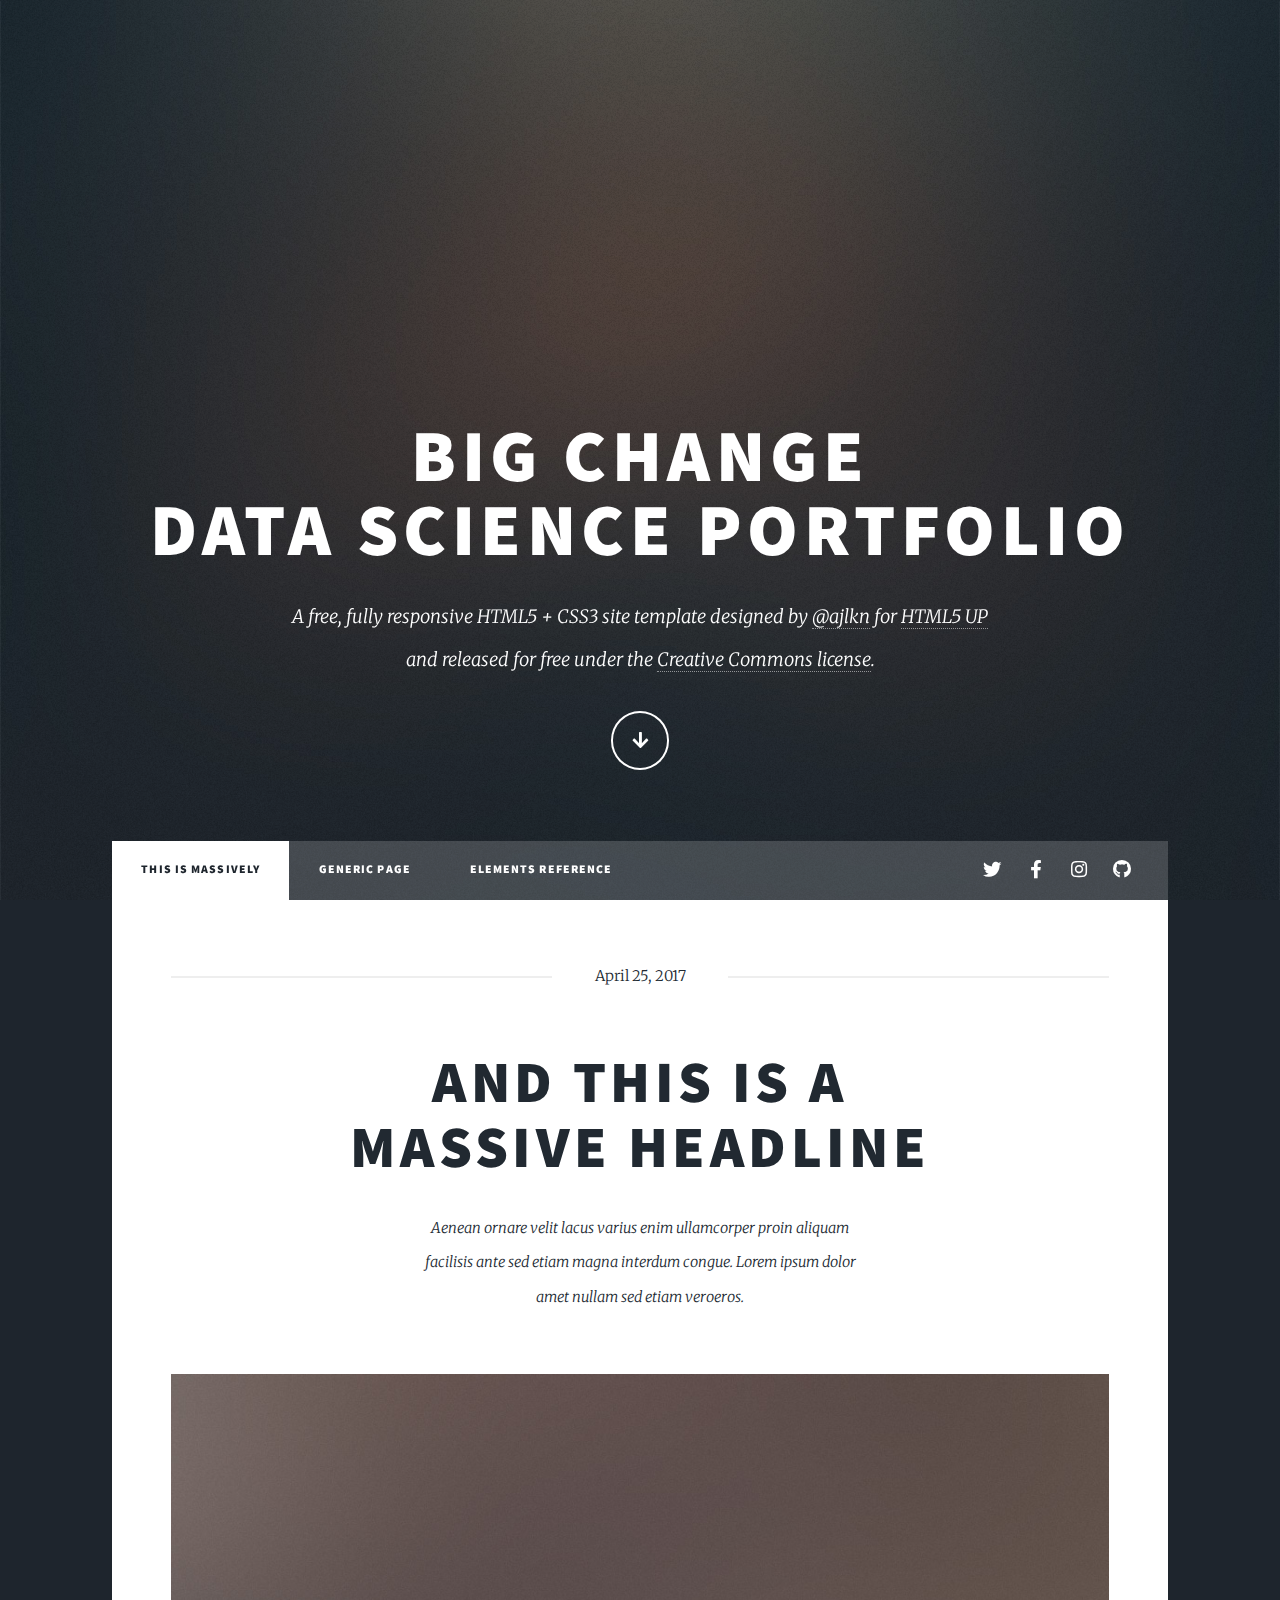
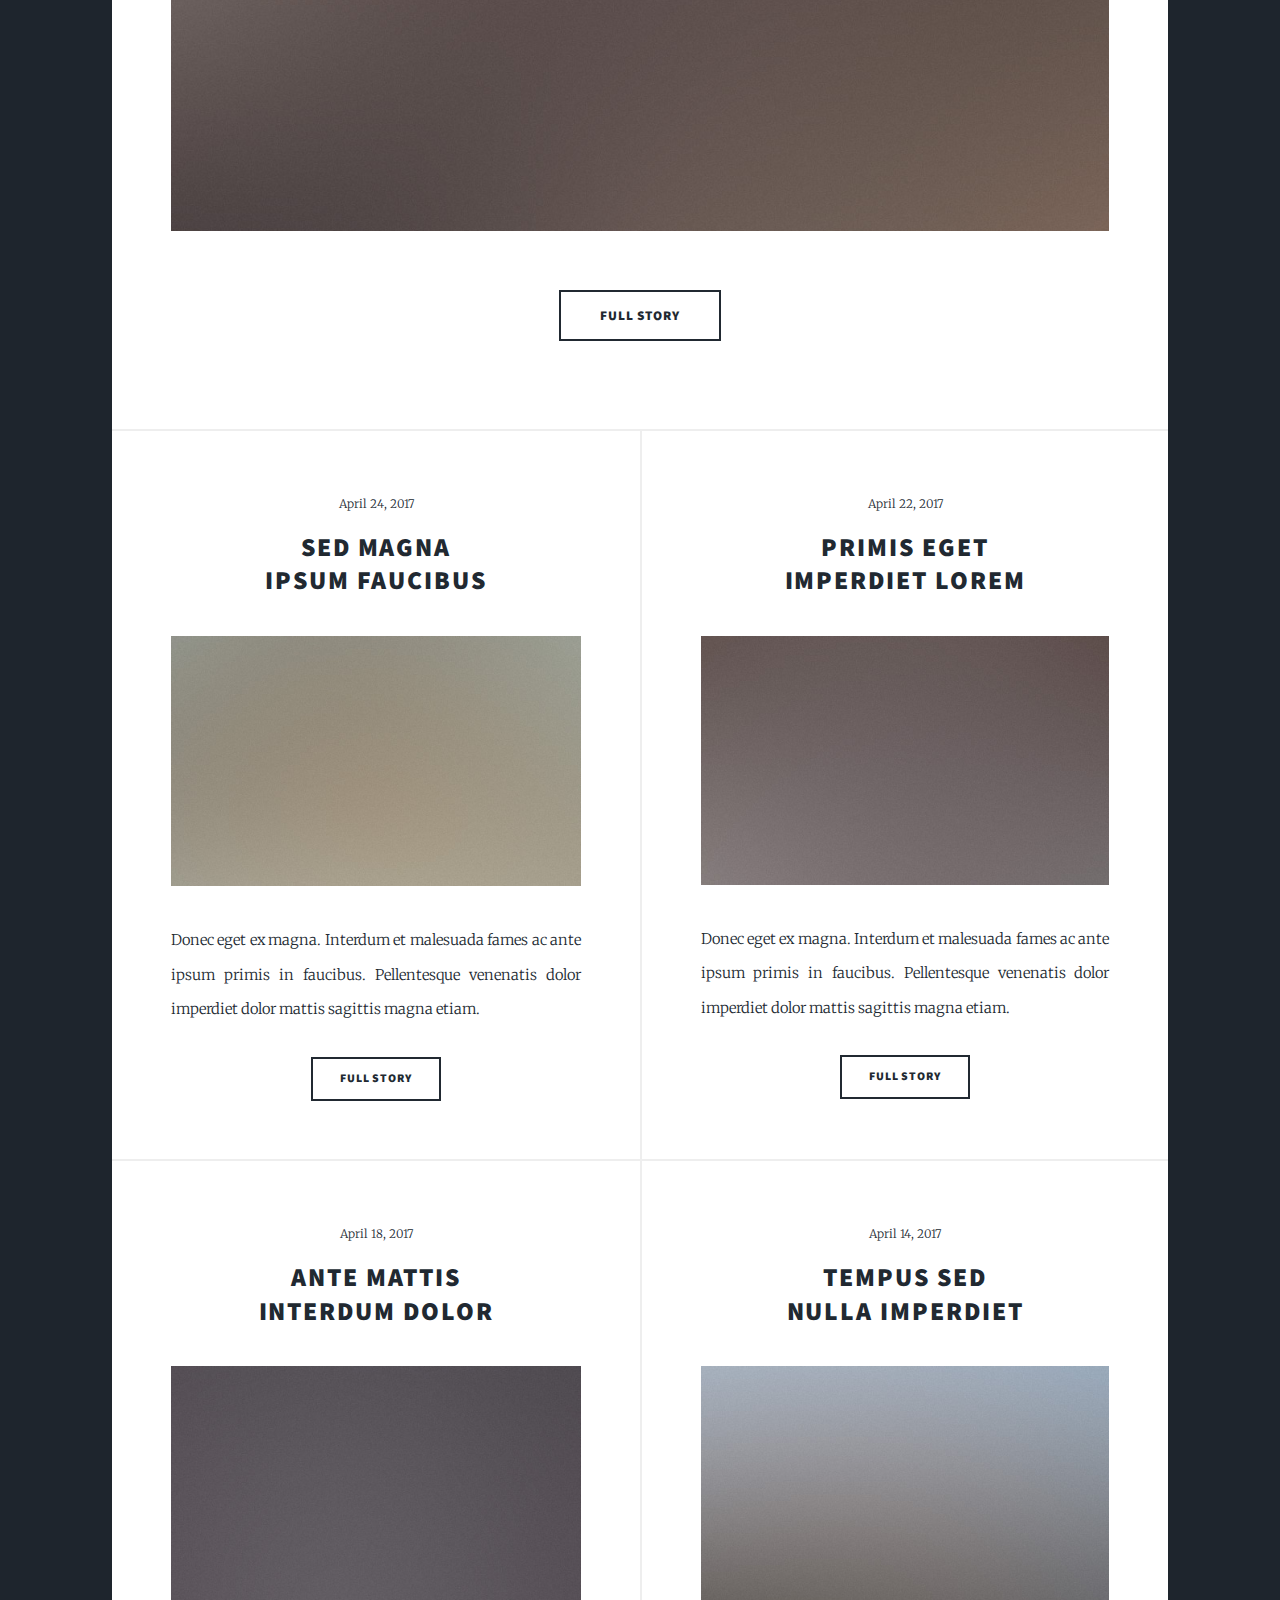
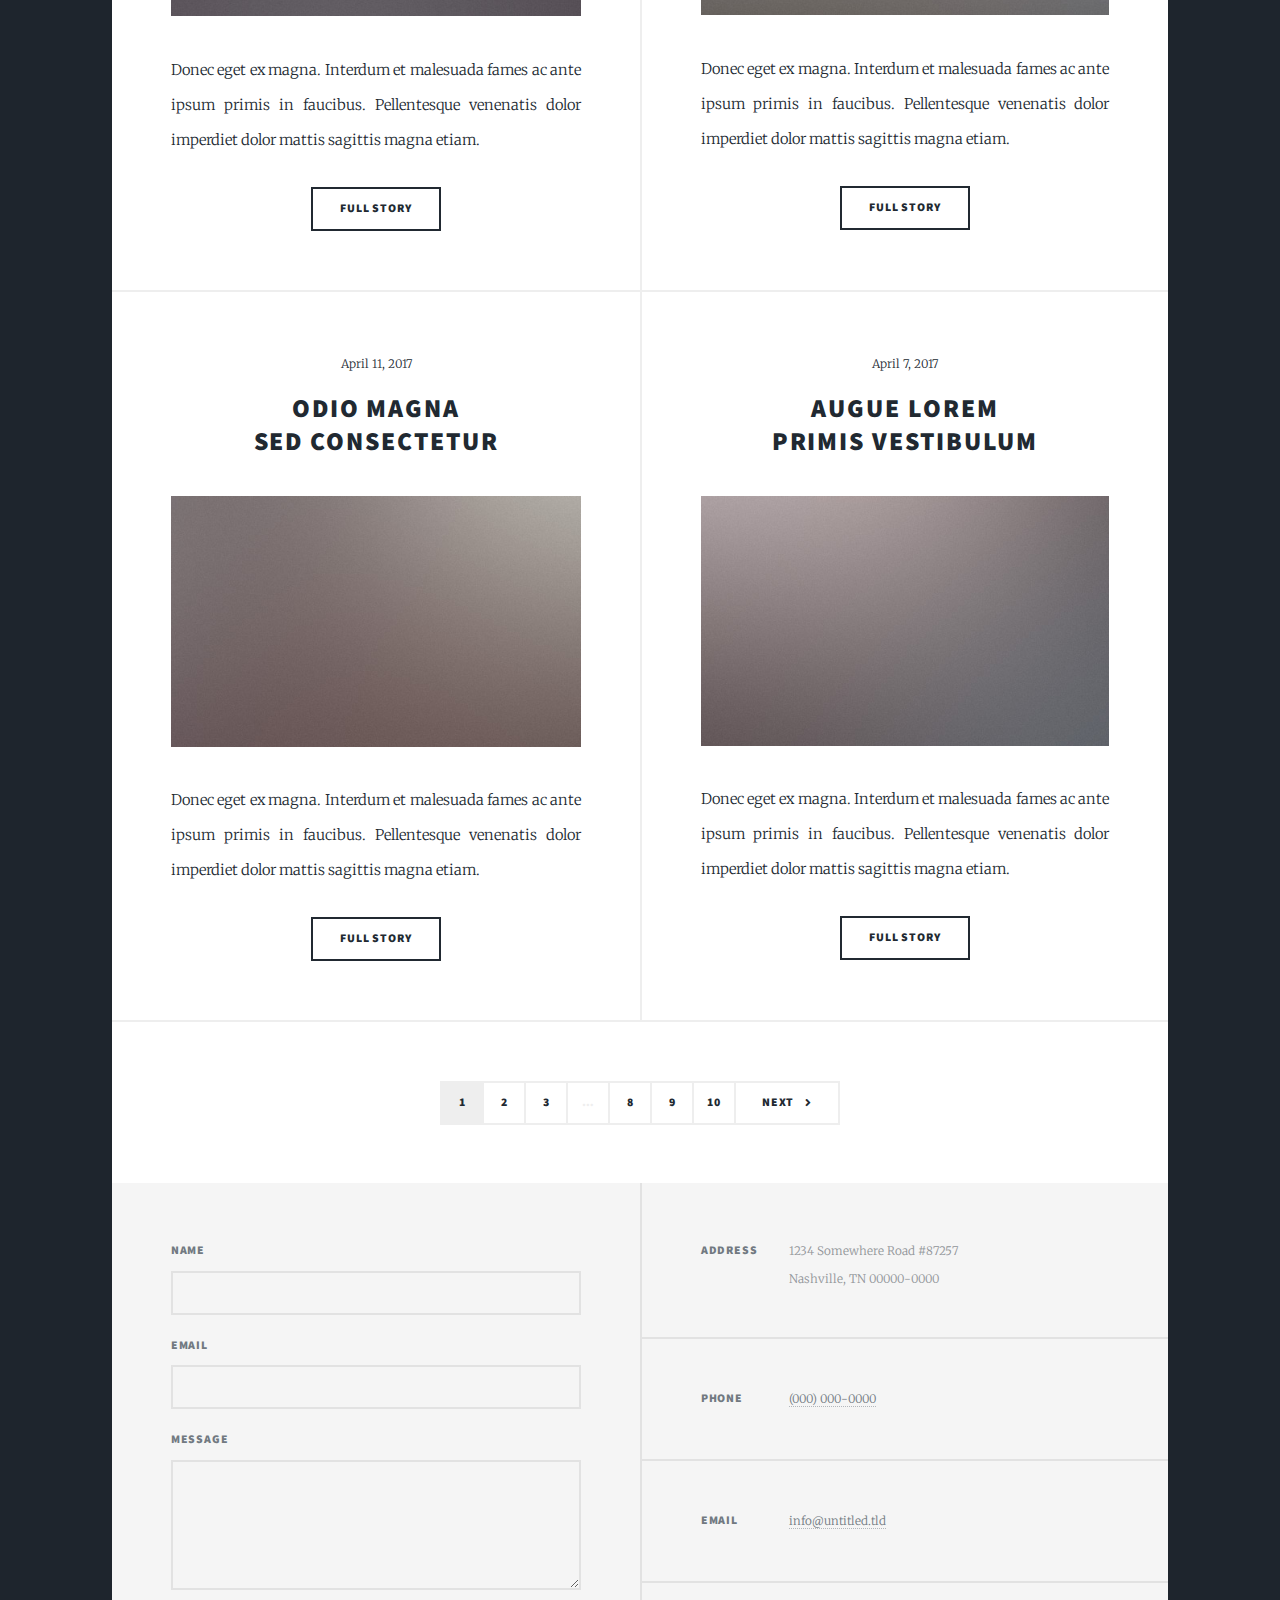
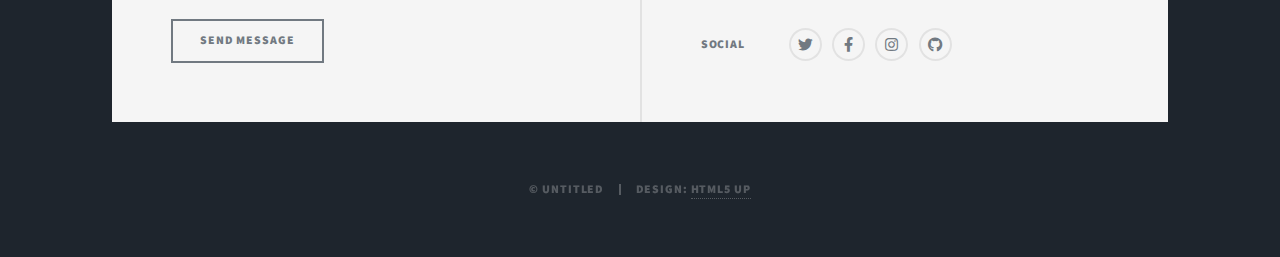
==== commit d89ed035: "making big change" ====
--- a/index.html
+++ b/index.html
@@ -19,8 +19,8 @@
 
 				<!-- Intro -->
 					<div id="intro">
-						<h1>This isn't<br />
-						Massively</h1>
+						<h1>BIG CHANGE<br />
+						Data Science Portfolio</h1>
 						<p>A free, fully responsive HTML5 + CSS3 site template designed by <a href="https://twitter.com/ajlkn">@ajlkn</a> for <a href="https://html5up.net">HTML5 UP</a><br />
 						and released for free under the <a href="https://html5up.net/license">Creative Commons license</a>.</p>
 						<ul class="actions">
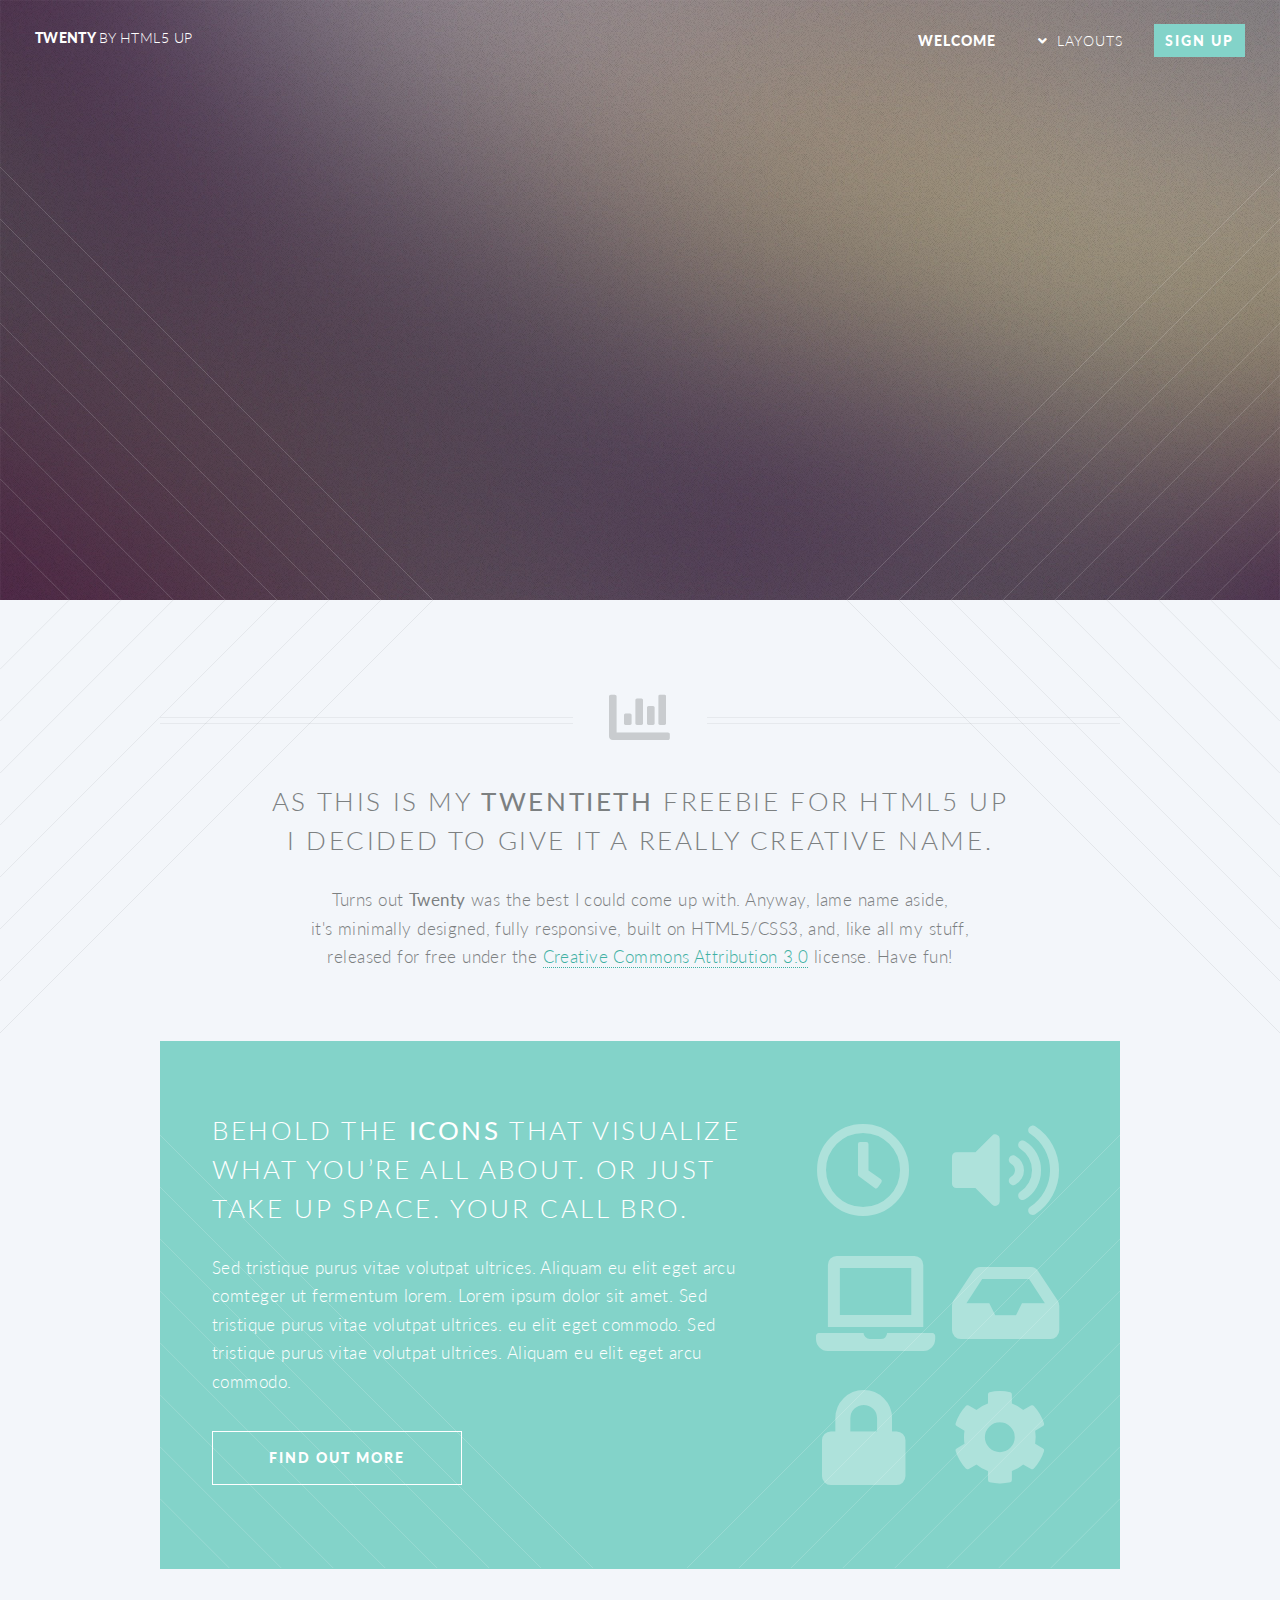
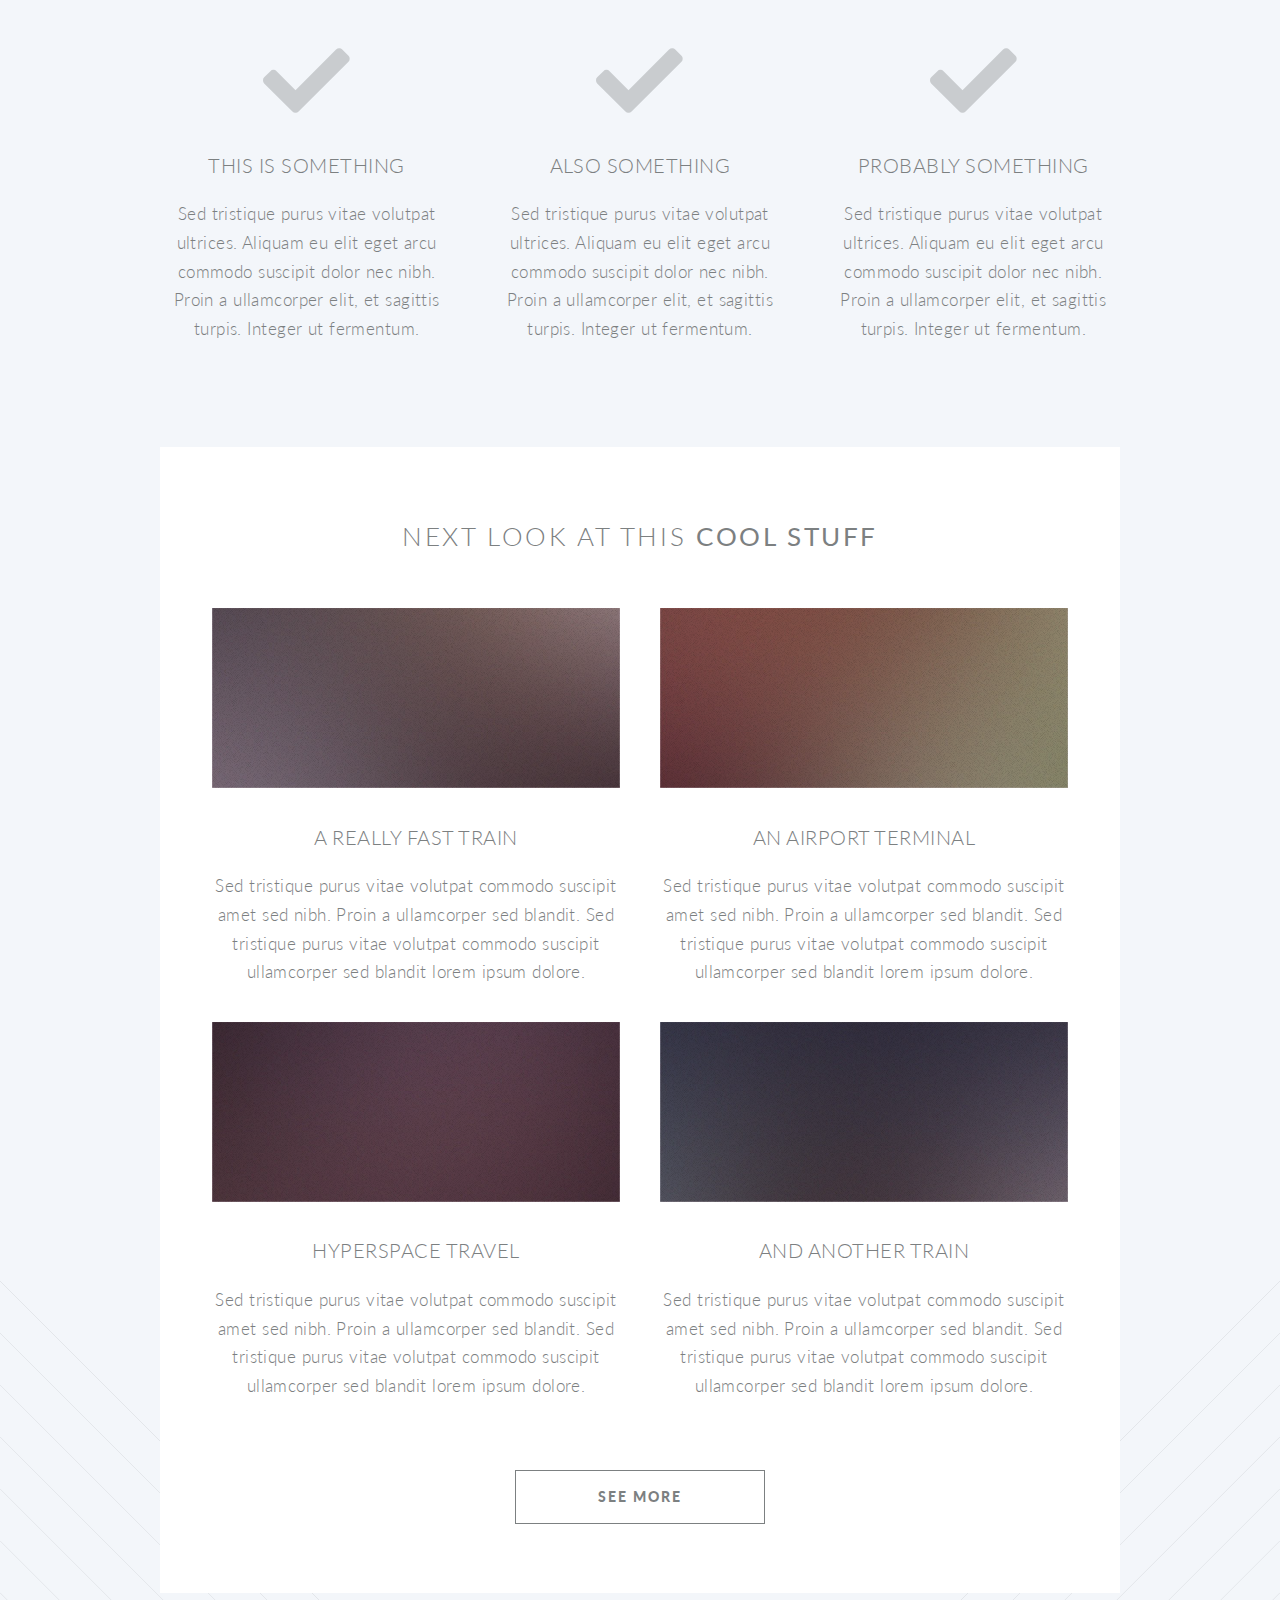
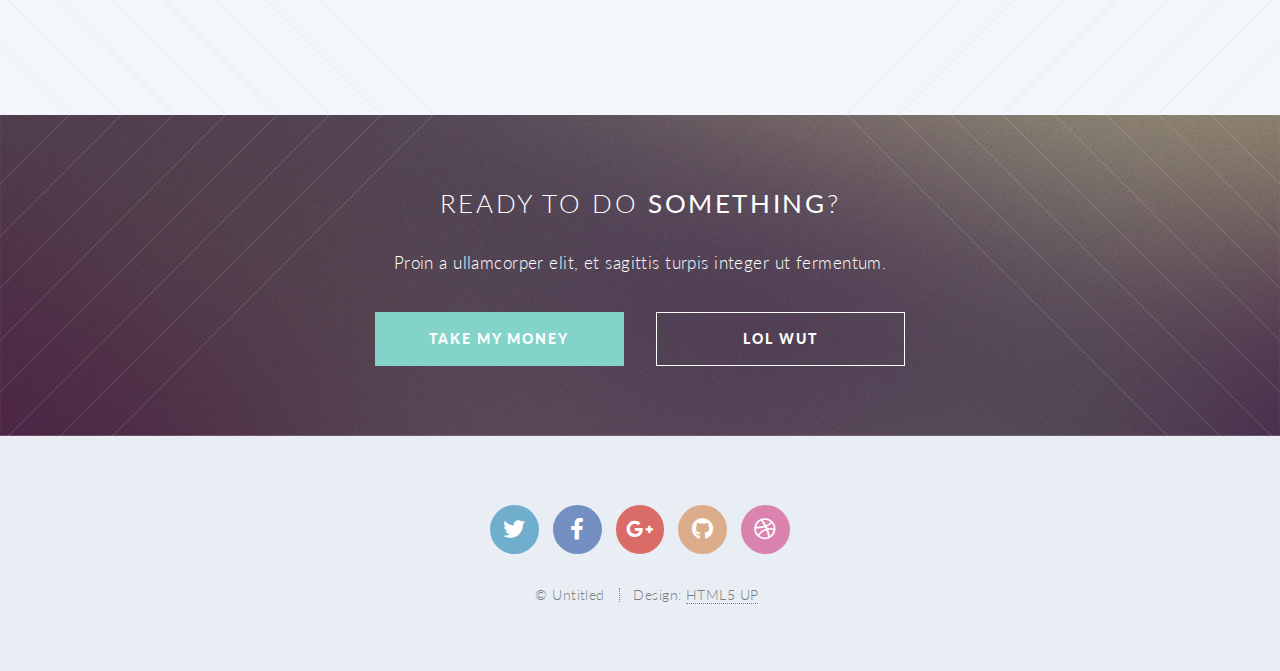
==== commit d33987f9: "new template" ====
--- a/index.html
+++ b/index.html
@@ -1,225 +1,271 @@
 <!DOCTYPE HTML>
 <!--
-	Massively by HTML5 UP
+	Twenty by HTML5 UP
 	html5up.net | @ajlkn
 	Free for personal and commercial use under the CCA 3.0 license (html5up.net/license)
 -->
 <html>
 	<head>
-		<title>Massively by HTML5 UP</title>
+		<title>Twenty by HTML5 UP</title>
 		<meta charset="utf-8" />
 		<meta name="viewport" content="width=device-width, initial-scale=1, user-scalable=no" />
 		<link rel="stylesheet" href="assets/css/main.css" />
 		<noscript><link rel="stylesheet" href="assets/css/noscript.css" /></noscript>
 	</head>
-	<body class="is-preload">
-
-		<!-- Wrapper -->
-			<div id="wrapper" class="fade-in">
-
-				<!-- Intro -->
-					<div id="intro">
-						<h1>BIG CHANGE<br />
-						Data Science Portfolio</h1>
-						<p>A free, fully responsive HTML5 + CSS3 site template designed by <a href="https://twitter.com/ajlkn">@ajlkn</a> for <a href="https://html5up.net">HTML5 UP</a><br />
-						and released for free under the <a href="https://html5up.net/license">Creative Commons license</a>.</p>
-						<ul class="actions">
-							<li><a href="#header" class="button icon solid solo fa-arrow-down scrolly">Continue</a></li>
-						</ul>
-					</div>
-
-				<!-- Header -->
-					<header id="header">
-						<a href="index.html" class="logo">Massively</a>
-					</header>
-
-				<!-- Nav -->
+	<body class="index is-preload">
+		<div id="page-wrapper">
+
+			<!-- Header -->
+				<header id="header" class="alt">
+					<h1 id="logo"><a href="index.html">Twenty <span>by HTML5 UP</span></a></h1>
 					<nav id="nav">
-						<ul class="links">
-							<li class="active"><a href="index.html">This is Massively</a></li>
-							<li><a href="generic.html">Generic Page</a></li>
-							<li><a href="elements.html">Elements Reference</a></li>
-						</ul>
-						<ul class="icons">
-							<li><a href="#" class="icon brands fa-twitter"><span class="label">Twitter</span></a></li>
-							<li><a href="#" class="icon brands fa-facebook-f"><span class="label">Facebook</span></a></li>
-							<li><a href="#" class="icon brands fa-instagram"><span class="label">Instagram</span></a></li>
-							<li><a href="#" class="icon brands fa-github"><span class="label">GitHub</span></a></li>
+						<ul>
+							<li class="current"><a href="index.html">Welcome</a></li>
+							<li class="submenu">
+								<a href="#">Layouts</a>
+								<ul>
+									<li><a href="left-sidebar.html">Left Sidebar</a></li>
+									<li><a href="right-sidebar.html">Right Sidebar</a></li>
+									<li><a href="no-sidebar.html">No Sidebar</a></li>
+									<li><a href="contact.html">Contact</a></li>
+									<li class="submenu">
+										<a href="#">Submenu</a>
+										<ul>
+											<li><a href="#">Dolore Sed</a></li>
+											<li><a href="#">Consequat</a></li>
+											<li><a href="#">Lorem Magna</a></li>
+											<li><a href="#">Sed Magna</a></li>
+											<li><a href="#">Ipsum Nisl</a></li>
+										</ul>
+									</li>
+								</ul>
+							</li>
+							<li><a href="#" class="button primary">Sign Up</a></li>
 						</ul>
 					</nav>
-
-				<!-- Main -->
-					<div id="main">
-
-						<!-- Featured Post -->
-							<article class="post featured">
-								<header class="major">
-									<span class="date">April 25, 2017</span>
-									<h2><a href="#">And this is a<br />
-									massive headline</a></h2>
-									<p>Aenean ornare velit lacus varius enim ullamcorper proin aliquam<br />
-									facilisis ante sed etiam magna interdum congue. Lorem ipsum dolor<br />
-									amet nullam sed etiam veroeros.</p>
-								</header>
-								<a href="#" class="image main"><img src="images/pic01.jpg" alt="" /></a>
-								<ul class="actions special">
-									<li><a href="#" class="button large">Full Story</a></li>
+				</header>
+
+			<!-- Banner -->
+				<section id="banner">
+
+					<!--
+						".inner" is set up as an inline-block so it automatically expands
+						in both directions to fit whatever's inside it. This means it won't
+						automatically wrap lines, so be sure to use line breaks where
+						appropriate (<br />).
+					-->
+					<div class="inner">
+
+						<header>
+							<h2>TWENTY</h2>
+						</header>
+						<p>This is <strong>Twenty</strong>, a free
+						<br />
+						responsive template
+						<br />
+						by <a href="http://html5up.net">HTML5 UP</a>.</p>
+						<footer>
+							<ul class="buttons stacked">
+								<li><a href="#main" class="button fit scrolly">Tell Me More</a></li>
+							</ul>
+						</footer>
+
+					</div>
+
+				</section>
+
+			<!-- Main -->
+				<article id="main">
+
+					<header class="special container">
+						<span class="icon solid fa-chart-bar"></span>
+						<h2>As this is my <strong>twentieth</strong> freebie for HTML5 UP
+						<br />
+						I decided to give it a really creative name.</h2>
+						<p>Turns out <strong>Twenty</strong> was the best I could come up with. Anyway, lame name aside,
+						<br />
+						it's minimally designed, fully responsive, built on HTML5/CSS3,
+						and, like all my stuff,
+						<br />
+						released for free under the <a href="http://html5up.net/license">Creative Commons Attribution 3.0</a> license. Have fun!</p>
+					</header>
+
+					<!-- One -->
+						<section class="wrapper style2 container special-alt">
+							<div class="row gtr-50">
+								<div class="col-8 col-12-narrower">
+
+									<header>
+										<h2>Behold the <strong>icons</strong> that visualize what you’re all about. or just take up space. your call bro.</h2>
+									</header>
+									<p>Sed tristique purus vitae volutpat ultrices. Aliquam eu elit eget arcu comteger ut fermentum lorem. Lorem ipsum dolor sit amet. Sed tristique purus vitae volutpat ultrices. eu elit eget commodo. Sed tristique purus vitae volutpat ultrices. Aliquam eu elit eget arcu commodo.</p>
+									<footer>
+										<ul class="buttons">
+											<li><a href="#" class="button">Find Out More</a></li>
+										</ul>
+									</footer>
+
+								</div>
+								<div class="col-4 col-12-narrower imp-narrower">
+
+									<ul class="featured-icons">
+										<li><span class="icon fa-clock"><span class="label">Feature 1</span></span></li>
+										<li><span class="icon solid fa-volume-up"><span class="label">Feature 2</span></span></li>
+										<li><span class="icon solid fa-laptop"><span class="label">Feature 3</span></span></li>
+										<li><span class="icon solid fa-inbox"><span class="label">Feature 4</span></span></li>
+										<li><span class="icon solid fa-lock"><span class="label">Feature 5</span></span></li>
+										<li><span class="icon solid fa-cog"><span class="label">Feature 6</span></span></li>
+									</ul>
+
+								</div>
+							</div>
+						</section>
+
+					<!-- Two -->
+						<section class="wrapper style1 container special">
+							<div class="row">
+								<div class="col-4 col-12-narrower">
+
+									<section>
+										<span class="icon solid featured fa-check"></span>
+										<header>
+											<h3>This is Something</h3>
+										</header>
+										<p>Sed tristique purus vitae volutpat ultrices. Aliquam eu elit eget arcu commodo suscipit dolor nec nibh. Proin a ullamcorper elit, et sagittis turpis. Integer ut fermentum.</p>
+									</section>
+
+								</div>
+								<div class="col-4 col-12-narrower">
+
+									<section>
+										<span class="icon solid featured fa-check"></span>
+										<header>
+											<h3>Also Something</h3>
+										</header>
+										<p>Sed tristique purus vitae volutpat ultrices. Aliquam eu elit eget arcu commodo suscipit dolor nec nibh. Proin a ullamcorper elit, et sagittis turpis. Integer ut fermentum.</p>
+									</section>
+
+								</div>
+								<div class="col-4 col-12-narrower">
+
+									<section>
+										<span class="icon solid featured fa-check"></span>
+										<header>
+											<h3>Probably Something</h3>
+										</header>
+										<p>Sed tristique purus vitae volutpat ultrices. Aliquam eu elit eget arcu commodo suscipit dolor nec nibh. Proin a ullamcorper elit, et sagittis turpis. Integer ut fermentum.</p>
+									</section>
+
+								</div>
+							</div>
+						</section>
+
+					<!-- Three -->
+						<section class="wrapper style3 container special">
+
+							<header class="major">
+								<h2>Next look at this <strong>cool stuff</strong></h2>
+							</header>
+
+							<div class="row">
+								<div class="col-6 col-12-narrower">
+
+									<section>
+										<a href="#" class="image featured"><img src="images/pic01.jpg" alt="" /></a>
+										<header>
+											<h3>A Really Fast Train</h3>
+										</header>
+										<p>Sed tristique purus vitae volutpat commodo suscipit amet sed nibh. Proin a ullamcorper sed blandit. Sed tristique purus vitae volutpat commodo suscipit ullamcorper sed blandit lorem ipsum dolore.</p>
+									</section>
+
+								</div>
+								<div class="col-6 col-12-narrower">
+
+									<section>
+										<a href="#" class="image featured"><img src="images/pic02.jpg" alt="" /></a>
+										<header>
+											<h3>An Airport Terminal</h3>
+										</header>
+										<p>Sed tristique purus vitae volutpat commodo suscipit amet sed nibh. Proin a ullamcorper sed blandit. Sed tristique purus vitae volutpat commodo suscipit ullamcorper sed blandit lorem ipsum dolore.</p>
+									</section>
+
+								</div>
+							</div>
+							<div class="row">
+								<div class="col-6 col-12-narrower">
+
+									<section>
+										<a href="#" class="image featured"><img src="images/pic03.jpg" alt="" /></a>
+										<header>
+											<h3>Hyperspace Travel</h3>
+										</header>
+										<p>Sed tristique purus vitae volutpat commodo suscipit amet sed nibh. Proin a ullamcorper sed blandit. Sed tristique purus vitae volutpat commodo suscipit ullamcorper sed blandit lorem ipsum dolore.</p>
+									</section>
+
+								</div>
+								<div class="col-6 col-12-narrower">
+
+									<section>
+										<a href="#" class="image featured"><img src="images/pic04.jpg" alt="" /></a>
+										<header>
+											<h3>And Another Train</h3>
+										</header>
+										<p>Sed tristique purus vitae volutpat commodo suscipit amet sed nibh. Proin a ullamcorper sed blandit. Sed tristique purus vitae volutpat commodo suscipit ullamcorper sed blandit lorem ipsum dolore.</p>
+									</section>
+
+								</div>
+							</div>
+
+							<footer class="major">
+								<ul class="buttons">
+									<li><a href="#" class="button">See More</a></li>
 								</ul>
-							</article>
-
-						<!-- Posts -->
-							<section class="posts">
-								<article>
-									<header>
-										<span class="date">April 24, 2017</span>
-										<h2><a href="#">Sed magna<br />
-										ipsum faucibus</a></h2>
-									</header>
-									<a href="#" class="image fit"><img src="images/pic02.jpg" alt="" /></a>
-									<p>Donec eget ex magna. Interdum et malesuada fames ac ante ipsum primis in faucibus. Pellentesque venenatis dolor imperdiet dolor mattis sagittis magna etiam.</p>
-									<ul class="actions special">
-										<li><a href="#" class="button">Full Story</a></li>
-									</ul>
-								</article>
-								<article>
-									<header>
-										<span class="date">April 22, 2017</span>
-										<h2><a href="#">Primis eget<br />
-										imperdiet lorem</a></h2>
-									</header>
-									<a href="#" class="image fit"><img src="images/pic03.jpg" alt="" /></a>
-									<p>Donec eget ex magna. Interdum et malesuada fames ac ante ipsum primis in faucibus. Pellentesque venenatis dolor imperdiet dolor mattis sagittis magna etiam.</p>
-									<ul class="actions special">
-										<li><a href="#" class="button">Full Story</a></li>
-									</ul>
-								</article>
-								<article>
-									<header>
-										<span class="date">April 18, 2017</span>
-										<h2><a href="#">Ante mattis<br />
-										interdum dolor</a></h2>
-									</header>
-									<a href="#" class="image fit"><img src="images/pic04.jpg" alt="" /></a>
-									<p>Donec eget ex magna. Interdum et malesuada fames ac ante ipsum primis in faucibus. Pellentesque venenatis dolor imperdiet dolor mattis sagittis magna etiam.</p>
-									<ul class="actions special">
-										<li><a href="#" class="button">Full Story</a></li>
-									</ul>
-								</article>
-								<article>
-									<header>
-										<span class="date">April 14, 2017</span>
-										<h2><a href="#">Tempus sed<br />
-										nulla imperdiet</a></h2>
-									</header>
-									<a href="#" class="image fit"><img src="images/pic05.jpg" alt="" /></a>
-									<p>Donec eget ex magna. Interdum et malesuada fames ac ante ipsum primis in faucibus. Pellentesque venenatis dolor imperdiet dolor mattis sagittis magna etiam.</p>
-									<ul class="actions special">
-										<li><a href="#" class="button">Full Story</a></li>
-									</ul>
-								</article>
-								<article>
-									<header>
-										<span class="date">April 11, 2017</span>
-										<h2><a href="#">Odio magna<br />
-										sed consectetur</a></h2>
-									</header>
-									<a href="#" class="image fit"><img src="images/pic06.jpg" alt="" /></a>
-									<p>Donec eget ex magna. Interdum et malesuada fames ac ante ipsum primis in faucibus. Pellentesque venenatis dolor imperdiet dolor mattis sagittis magna etiam.</p>
-									<ul class="actions special">
-										<li><a href="#" class="button">Full Story</a></li>
-									</ul>
-								</article>
-								<article>
-									<header>
-										<span class="date">April 7, 2017</span>
-										<h2><a href="#">Augue lorem<br />
-										primis vestibulum</a></h2>
-									</header>
-									<a href="#" class="image fit"><img src="images/pic07.jpg" alt="" /></a>
-									<p>Donec eget ex magna. Interdum et malesuada fames ac ante ipsum primis in faucibus. Pellentesque venenatis dolor imperdiet dolor mattis sagittis magna etiam.</p>
-									<ul class="actions special">
-										<li><a href="#" class="button">Full Story</a></li>
-									</ul>
-								</article>
-							</section>
-
-						<!-- Footer -->
-							<footer>
-								<div class="pagination">
-									<!--<a href="#" class="previous">Prev</a>-->
-									<a href="#" class="page active">1</a>
-									<a href="#" class="page">2</a>
-									<a href="#" class="page">3</a>
-									<span class="extra">&hellip;</span>
-									<a href="#" class="page">8</a>
-									<a href="#" class="page">9</a>
-									<a href="#" class="page">10</a>
-									<a href="#" class="next">Next</a>
-								</div>
 							</footer>
 
-					</div>
-
-				<!-- Footer -->
-					<footer id="footer">
-						<section>
-							<form method="post" action="#">
-								<div class="fields">
-									<div class="field">
-										<label for="name">Name</label>
-										<input type="text" name="name" id="name" />
-									</div>
-									<div class="field">
-										<label for="email">Email</label>
-										<input type="text" name="email" id="email" />
-									</div>
-									<div class="field">
-										<label for="message">Message</label>
-										<textarea name="message" id="message" rows="3"></textarea>
-									</div>
-								</div>
-								<ul class="actions">
-									<li><input type="submit" value="Send Message" /></li>
-								</ul>
-							</form>
 						</section>
-						<section class="split contact">
-							<section class="alt">
-								<h3>Address</h3>
-								<p>1234 Somewhere Road #87257<br />
-								Nashville, TN 00000-0000</p>
-							</section>
-							<section>
-								<h3>Phone</h3>
-								<p><a href="#">(000) 000-0000</a></p>
-							</section>
-							<section>
-								<h3>Email</h3>
-								<p><a href="#">info@untitled.tld</a></p>
-							</section>
-							<section>
-								<h3>Social</h3>
-								<ul class="icons alt">
-									<li><a href="#" class="icon brands alt fa-twitter"><span class="label">Twitter</span></a></li>
-									<li><a href="#" class="icon brands alt fa-facebook-f"><span class="label">Facebook</span></a></li>
-									<li><a href="#" class="icon brands alt fa-instagram"><span class="label">Instagram</span></a></li>
-									<li><a href="#" class="icon brands alt fa-github"><span class="label">GitHub</span></a></li>
-								</ul>
-							</section>
-						</section>
+
+				</article>
+
+			<!-- CTA -->
+				<section id="cta">
+
+					<header>
+						<h2>Ready to do <strong>something</strong>?</h2>
+						<p>Proin a ullamcorper elit, et sagittis turpis integer ut fermentum.</p>
+					</header>
+					<footer>
+						<ul class="buttons">
+							<li><a href="#" class="button primary">Take My Money</a></li>
+							<li><a href="#" class="button">LOL Wut</a></li>
+						</ul>
 					</footer>
 
-				<!-- Copyright -->
-					<div id="copyright">
-						<ul><li>&copy; Untitled</li><li>Design: <a href="https://html5up.net">HTML5 UP</a></li></ul>
-					</div>
-
-			</div>
+				</section>
+
+			<!-- Footer -->
+				<footer id="footer">
+
+					<ul class="icons">
+						<li><a href="#" class="icon brands circle fa-twitter"><span class="label">Twitter</span></a></li>
+						<li><a href="#" class="icon brands circle fa-facebook-f"><span class="label">Facebook</span></a></li>
+						<li><a href="#" class="icon brands circle fa-google-plus-g"><span class="label">Google+</span></a></li>
+						<li><a href="#" class="icon brands circle fa-github"><span class="label">Github</span></a></li>
+						<li><a href="#" class="icon brands circle fa-dribbble"><span class="label">Dribbble</span></a></li>
+					</ul>
+
+					<ul class="copyright">
+						<li>&copy; Untitled</li><li>Design: <a href="http://html5up.net">HTML5 UP</a></li>
+					</ul>
+
+				</footer>
+
+		</div>
 
 		<!-- Scripts -->
 			<script src="assets/js/jquery.min.js"></script>
+			<script src="assets/js/jquery.dropotron.min.js"></script>
+			<script src="assets/js/jquery.scrolly.min.js"></script>
 			<script src="assets/js/jquery.scrollex.min.js"></script>
-			<script src="assets/js/jquery.scrolly.min.js"></script>
 			<script src="assets/js/browser.min.js"></script>
 			<script src="assets/js/breakpoints.min.js"></script>
 			<script src="assets/js/util.js"></script>
--- a/assets/css/main.css
+++ b/assets/css/main.css
@@ -1,8 +1,8 @@
-@import url(fontawesome-all.min.css);
-@import url("https://fonts.googleapis.com/css?family=Merriweather:300,700,300italic,700italic|Source+Sans+Pro:900");
+@import url("fontawesome-all.min.css");
+@import url("https://fonts.googleapis.com/css?family=Lato:300,400,900");
 
 /*
-	Massively by HTML5 UP
+	Twenty by HTML5 UP
 	html5up.net | @ajlkn
 	Free for personal and commercial use under the CCA 3.0 license (html5up.net/license)
 */
@@ -74,22 +74,6 @@
 
 /* Basic */
 
-	@-ms-viewport {
-		width: device-width;
-	}
-
-	body {
-		-ms-overflow-style: scrollbar;
-	}
-
-	@media screen and (max-width: 480px) {
-
-		html, body {
-			min-width: 320px;
-		}
-
-	}
-
 	html {
 		box-sizing: border-box;
 	}
@@ -99,7 +83,7 @@
 	}
 
 	body {
-		background-color: #1e252d;
+		background: #f3f6fa;
 	}
 
 		body.is-preload *, body.is-preload *:before, body.is-preload *:after {
@@ -113,54 +97,23 @@
 			transition: none !important;
 		}
 
-/* Type */
-
-	html {
-		font-size: 16pt;
-	}
-
-		@media screen and (max-width: 1680px) {
-
-			html {
-				font-size: 12pt;
-			}
-
-		}
-
-		@media screen and (max-width: 1280px) {
-
-			html {
-				font-size: 11pt;
-			}
-
-		}
-
-		@media screen and (max-width: 360px) {
-
-			html {
-				font-size: 10pt;
-			}
-
-		}
-
-	body {
-		color: #212931;
-	}
-
 	body, input, select, textarea {
-		font-family: "Merriweather", Georgia, serif;
+		color: #7c8081;
+		font-family: 'Lato', sans-serif;
+		font-size: 15pt;
 		font-weight: 300;
-		font-size: 1rem;
-		line-height: 2.375;
+		letter-spacing: 0.025em;
+		line-height: 1.75em;
 	}
 
 	a {
-		-moz-transition: color 0.2s ease-in-out, background-color 0.2s ease-in-out, border-color 0.2s ease-in-out, box-shadow 0.2s ease-in-out;
-		-webkit-transition: color 0.2s ease-in-out, background-color 0.2s ease-in-out, border-color 0.2s ease-in-out, box-shadow 0.2s ease-in-out;
-		-ms-transition: color 0.2s ease-in-out, background-color 0.2s ease-in-out, border-color 0.2s ease-in-out, box-shadow 0.2s ease-in-out;
-		transition: color 0.2s ease-in-out, background-color 0.2s ease-in-out, border-color 0.2s ease-in-out, box-shadow 0.2s ease-in-out;
+		-moz-transition: color 0.2s ease-in-out, border-color 0.2s ease-in-out, background-color 0.2s ease-in-out;
+		-webkit-transition: color 0.2s ease-in-out, border-color 0.2s ease-in-out, background-color 0.2s ease-in-out;
+		-ms-transition: color 0.2s ease-in-out, border-color 0.2s ease-in-out, background-color 0.2s ease-in-out;
+		transition: color 0.2s ease-in-out, border-color 0.2s ease-in-out, background-color 0.2s ease-in-out;
+		color: #3fb1a3;
+		text-decoration: none;
 		border-bottom: dotted 1px;
-		text-decoration: none;
 	}
 
 		a:hover {
@@ -168,159 +121,132 @@
 		}
 
 	strong, b {
-		font-weight: 600;
-	}
-
-	em, i {
-		font-style: italic;
-	}
-
-	p {
-		text-align: justify;
-		margin: 0 0 2rem 0;
+		font-weight: 400;
+	}
+
+	p, ul, ol, dl, table, blockquote {
+		margin: 0 0 2em 0;
 	}
 
 	h1, h2, h3, h4, h5, h6 {
-		font-family: "Source Sans Pro", Helvetica, sans-serif;
-		font-weight: 900;
-		line-height: 1.5;
-		letter-spacing: 0.075em;
+		color: inherit;
+		font-weight: 300;
+		line-height: 1.75em;
+		margin-bottom: 1em;
 		text-transform: uppercase;
-		margin: 0 0 1rem 0;
 	}
 
 		h1 a, h2 a, h3 a, h4 a, h5 a, h6 a {
-			border-bottom: 0;
 			color: inherit;
 			text-decoration: none;
-		}
-
-	h1 {
-		font-size: 4rem;
-		line-height: 1.1;
-		margin: 0 0 2rem 0;
-	}
+			border: 0;
+		}
 
 	h2 {
-		font-size: 1.75rem;
-		line-height: 1.3;
-		margin: 0 0 1.5rem 0;
+		font-size: 1.5em;
+		letter-spacing: 0.1em;
 	}
 
 	h3 {
-		font-size: 1.25rem;
-		margin: 0 0 1.5rem 0;
-	}
-
-	h4 {
-		font-size: 1rem;
-	}
-
-	h5 {
-		font-size: 0.9rem;
-	}
-
-	h6 {
-		font-size: 0.8rem;
+		font-size: 1.15em;
+		letter-spacing: 0.025em;
 	}
 
 	sub {
-		font-size: 0.8rem;
+		font-size: 0.8em;
 		position: relative;
-		top: 0.5rem;
+		top: 0.5em;
 	}
 
 	sup {
-		font-size: 0.8rem;
+		font-size: 0.8em;
 		position: relative;
-		top: -0.5rem;
+		top: -0.5em;
+	}
+
+	hr {
+		border-top: solid 1px rgba(124, 128, 129, 0.2);
+		border: 0;
+		margin-bottom: 1.5em;
 	}
 
 	blockquote {
-		border-left: solid 4px;
+		border-left: solid 0.5em rgba(124, 128, 129, 0.2);
 		font-style: italic;
-		margin: 0 0 2rem 0;
-		padding: 0.5rem 0 0.5rem 2rem;
-	}
-
-	code {
-		border: solid 2px;
-		font-family: "Courier New", monospace;
-		font-size: 0.9rem;
-		margin: 0 0.25rem;
-		padding: 0.25rem 0.65rem;
-	}
-
-	pre {
-		-webkit-overflow-scrolling: touch;
-		font-family: "Courier New", monospace;
-		font-size: 0.9rem;
-		margin: 0 0 2rem 0;
-	}
-
-		pre code {
-			display: block;
-			line-height: 1.75;
-			padding: 1rem 1.5rem;
-			overflow-x: auto;
-		}
-
-	hr {
-		border: 0;
-		border-bottom: solid 2px;
-		margin: 3rem 0;
-	}
-
-		hr.major {
-			margin: 5rem 0;
-		}
-
-	.align-left {
-		text-align: left;
-	}
-
-	.align-center {
-		text-align: center;
-	}
-
-	.align-right {
-		text-align: right;
-	}
-
-	input, select, textarea {
-		color: #212931;
-	}
-
-	a {
-		color: #212931;
-		border-bottom-color: rgba(33, 41, 49, 0.5);
-	}
-
-		a:hover {
-			border-bottom-color: transparent;
-			color: #18bfef !important;
-		}
-
-	strong, b {
-		color: #212931;
-	}
-
-	h1, h2, h3, h4, h5, h6 {
-		color: #212931;
-	}
-
-	blockquote {
-		border-left-color: #eeeeee;
-	}
-
-	code {
-		background: rgba(220, 220, 220, 0.25);
-		border-color: #eeeeee;
-	}
-
-	hr {
-		border-bottom-color: #eeeeee;
-	}
+		padding: 1em 0 1em 2em;
+	}
+
+/* Container */
+
+	.container {
+		margin: 0 auto;
+		max-width: 100%;
+		width: 1400px;
+	}
+
+		.container.medium {
+			width: 1050px;
+		}
+
+		@media screen and (max-width: 1680px) {
+
+			.container {
+				width: 1200px;
+			}
+
+				.container.medium {
+					width: 900px;
+				}
+
+		}
+
+		@media screen and (max-width: 1280px) {
+
+			.container {
+				width: 960px;
+			}
+
+				.container.medium {
+					width: 735px;
+				}
+
+		}
+
+		@media screen and (max-width: 980px) {
+
+			.container {
+				width: 95%;
+			}
+
+				.container.medium {
+					width: 71.25%;
+				}
+
+		}
+
+		@media screen and (max-width: 840px) {
+
+			.container {
+				width: 95%;
+			}
+
+				.container.medium {
+					width: 95%;
+				}
+
+		}
+
+		@media screen and (max-width: 736px) {
+
+			.container {
+				width: 100%;
+			}
+
+				.container.medium {
+					width: 100%;
+				}
+
+		}
 
 /* Row */
 
@@ -464,105 +390,105 @@
 		}
 
 		.row.gtr-0 {
-			margin-top: 0;
-			margin-left: 0rem;
+			margin-top: 0px;
+			margin-left: 0px;
 		}
 
 			.row.gtr-0 > * {
-				padding: 0 0 0 0rem;
+				padding: 0px 0 0 0px;
 			}
 
 			.row.gtr-0.gtr-uniform {
-				margin-top: 0rem;
+				margin-top: 0px;
 			}
 
 				.row.gtr-0.gtr-uniform > * {
-					padding-top: 0rem;
+					padding-top: 0px;
 				}
 
 		.row.gtr-25 {
-			margin-top: 0;
-			margin-left: -0.375rem;
+			margin-top: -12.5px;
+			margin-left: -12.5px;
 		}
 
 			.row.gtr-25 > * {
-				padding: 0 0 0 0.375rem;
+				padding: 12.5px 0 0 12.5px;
 			}
 
 			.row.gtr-25.gtr-uniform {
-				margin-top: -0.375rem;
+				margin-top: -12.5px;
 			}
 
 				.row.gtr-25.gtr-uniform > * {
-					padding-top: 0.375rem;
+					padding-top: 12.5px;
 				}
 
 		.row.gtr-50 {
-			margin-top: 0;
-			margin-left: -0.75rem;
+			margin-top: -25px;
+			margin-left: -25px;
 		}
 
 			.row.gtr-50 > * {
-				padding: 0 0 0 0.75rem;
+				padding: 25px 0 0 25px;
 			}
 
 			.row.gtr-50.gtr-uniform {
-				margin-top: -0.75rem;
+				margin-top: -25px;
 			}
 
 				.row.gtr-50.gtr-uniform > * {
-					padding-top: 0.75rem;
+					padding-top: 25px;
 				}
 
 		.row {
-			margin-top: 0;
-			margin-left: -1.5rem;
+			margin-top: -50px;
+			margin-left: -50px;
 		}
 
 			.row > * {
-				padding: 0 0 0 1.5rem;
+				padding: 50px 0 0 50px;
 			}
 
 			.row.gtr-uniform {
-				margin-top: -1.5rem;
+				margin-top: -50px;
 			}
 
 				.row.gtr-uniform > * {
-					padding-top: 1.5rem;
+					padding-top: 50px;
 				}
 
 		.row.gtr-150 {
-			margin-top: 0;
-			margin-left: -2.25rem;
+			margin-top: -75px;
+			margin-left: -75px;
 		}
 
 			.row.gtr-150 > * {
-				padding: 0 0 0 2.25rem;
+				padding: 75px 0 0 75px;
 			}
 
 			.row.gtr-150.gtr-uniform {
-				margin-top: -2.25rem;
+				margin-top: -75px;
 			}
 
 				.row.gtr-150.gtr-uniform > * {
-					padding-top: 2.25rem;
+					padding-top: 75px;
 				}
 
 		.row.gtr-200 {
-			margin-top: 0;
-			margin-left: -3rem;
+			margin-top: -100px;
+			margin-left: -100px;
 		}
 
 			.row.gtr-200 > * {
-				padding: 0 0 0 3rem;
+				padding: 100px 0 0 100px;
 			}
 
 			.row.gtr-200.gtr-uniform {
-				margin-top: -3rem;
+				margin-top: -100px;
 			}
 
 				.row.gtr-200.gtr-uniform > * {
-					padding-top: 3rem;
+					padding-top: 100px;
 				}
 
 		@media screen and (max-width: 1680px) {
@@ -606,206 +532,206 @@
 					align-items: flex-end;
 				}
 
-				.row > .imp-xlarge {
+				.row > .imp-wide {
 					order: -1;
 				}
 
-				.row > .col-1-xlarge {
+				.row > .col-1-wide {
 					width: 8.33333%;
 				}
 
-				.row > .off-1-xlarge {
+				.row > .off-1-wide {
 					margin-left: 8.33333%;
 				}
 
-				.row > .col-2-xlarge {
+				.row > .col-2-wide {
 					width: 16.66667%;
 				}
 
-				.row > .off-2-xlarge {
+				.row > .off-2-wide {
 					margin-left: 16.66667%;
 				}
 
-				.row > .col-3-xlarge {
+				.row > .col-3-wide {
 					width: 25%;
 				}
 
-				.row > .off-3-xlarge {
+				.row > .off-3-wide {
 					margin-left: 25%;
 				}
 
-				.row > .col-4-xlarge {
+				.row > .col-4-wide {
 					width: 33.33333%;
 				}
 
-				.row > .off-4-xlarge {
+				.row > .off-4-wide {
 					margin-left: 33.33333%;
 				}
 
-				.row > .col-5-xlarge {
+				.row > .col-5-wide {
 					width: 41.66667%;
 				}
 
-				.row > .off-5-xlarge {
+				.row > .off-5-wide {
 					margin-left: 41.66667%;
 				}
 
-				.row > .col-6-xlarge {
+				.row > .col-6-wide {
 					width: 50%;
 				}
 
-				.row > .off-6-xlarge {
+				.row > .off-6-wide {
 					margin-left: 50%;
 				}
 
-				.row > .col-7-xlarge {
+				.row > .col-7-wide {
 					width: 58.33333%;
 				}
 
-				.row > .off-7-xlarge {
+				.row > .off-7-wide {
 					margin-left: 58.33333%;
 				}
 
-				.row > .col-8-xlarge {
+				.row > .col-8-wide {
 					width: 66.66667%;
 				}
 
-				.row > .off-8-xlarge {
+				.row > .off-8-wide {
 					margin-left: 66.66667%;
 				}
 
-				.row > .col-9-xlarge {
+				.row > .col-9-wide {
 					width: 75%;
 				}
 
-				.row > .off-9-xlarge {
+				.row > .off-9-wide {
 					margin-left: 75%;
 				}
 
-				.row > .col-10-xlarge {
+				.row > .col-10-wide {
 					width: 83.33333%;
 				}
 
-				.row > .off-10-xlarge {
+				.row > .off-10-wide {
 					margin-left: 83.33333%;
 				}
 
-				.row > .col-11-xlarge {
+				.row > .col-11-wide {
 					width: 91.66667%;
 				}
 
-				.row > .off-11-xlarge {
+				.row > .off-11-wide {
 					margin-left: 91.66667%;
 				}
 
-				.row > .col-12-xlarge {
+				.row > .col-12-wide {
 					width: 100%;
 				}
 
-				.row > .off-12-xlarge {
+				.row > .off-12-wide {
 					margin-left: 100%;
 				}
 
 				.row.gtr-0 {
-					margin-top: 0;
-					margin-left: 0rem;
+					margin-top: 0px;
+					margin-left: 0px;
 				}
 
 					.row.gtr-0 > * {
-						padding: 0 0 0 0rem;
+						padding: 0px 0 0 0px;
 					}
 
 					.row.gtr-0.gtr-uniform {
-						margin-top: 0rem;
+						margin-top: 0px;
 					}
 
 						.row.gtr-0.gtr-uniform > * {
-							padding-top: 0rem;
+							padding-top: 0px;
 						}
 
 				.row.gtr-25 {
-					margin-top: 0;
-					margin-left: -0.375rem;
+					margin-top: -10px;
+					margin-left: -10px;
 				}
 
 					.row.gtr-25 > * {
-						padding: 0 0 0 0.375rem;
+						padding: 10px 0 0 10px;
 					}
 
 					.row.gtr-25.gtr-uniform {
-						margin-top: -0.375rem;
+						margin-top: -10px;
 					}
 
 						.row.gtr-25.gtr-uniform > * {
-							padding-top: 0.375rem;
+							padding-top: 10px;
 						}
 
 				.row.gtr-50 {
-					margin-top: 0;
-					margin-left: -0.75rem;
+					margin-top: -20px;
+					margin-left: -20px;
 				}
 
 					.row.gtr-50 > * {
-						padding: 0 0 0 0.75rem;
+						padding: 20px 0 0 20px;
 					}
 
 					.row.gtr-50.gtr-uniform {
-						margin-top: -0.75rem;
+						margin-top: -20px;
 					}
 
 						.row.gtr-50.gtr-uniform > * {
-							padding-top: 0.75rem;
+							padding-top: 20px;
 						}
 
 				.row {
-					margin-top: 0;
-					margin-left: -1.5rem;
+					margin-top: -40px;
+					margin-left: -40px;
 				}
 
 					.row > * {
-						padding: 0 0 0 1.5rem;
+						padding: 40px 0 0 40px;
 					}
 
 					.row.gtr-uniform {
-						margin-top: -1.5rem;
+						margin-top: -40px;
 					}
 
 						.row.gtr-uniform > * {
-							padding-top: 1.5rem;
+							padding-top: 40px;
 						}
 
 				.row.gtr-150 {
-					margin-top: 0;
-					margin-left: -2.25rem;
+					margin-top: -60px;
+					margin-left: -60px;
 				}
 
 					.row.gtr-150 > * {
-						padding: 0 0 0 2.25rem;
+						padding: 60px 0 0 60px;
 					}
 
 					.row.gtr-150.gtr-uniform {
-						margin-top: -2.25rem;
+						margin-top: -60px;
 					}
 
 						.row.gtr-150.gtr-uniform > * {
-							padding-top: 2.25rem;
+							padding-top: 60px;
 						}
 
 				.row.gtr-200 {
-					margin-top: 0;
-					margin-left: -3rem;
+					margin-top: -80px;
+					margin-left: -80px;
 				}
 
 					.row.gtr-200 > * {
-						padding: 0 0 0 3rem;
+						padding: 80px 0 0 80px;
 					}
 
 					.row.gtr-200.gtr-uniform {
-						margin-top: -3rem;
+						margin-top: -80px;
 					}
 
 						.row.gtr-200.gtr-uniform > * {
-							padding-top: 3rem;
+							padding-top: 80px;
 						}
 
 		}
@@ -851,206 +777,206 @@
 					align-items: flex-end;
 				}
 
-				.row > .imp-large {
+				.row > .imp-normal {
 					order: -1;
 				}
 
-				.row > .col-1-large {
+				.row > .col-1-normal {
 					width: 8.33333%;
 				}
 
-				.row > .off-1-large {
+				.row > .off-1-normal {
 					margin-left: 8.33333%;
 				}
 
-				.row > .col-2-large {
+				.row > .col-2-normal {
 					width: 16.66667%;
 				}
 
-				.row > .off-2-large {
+				.row > .off-2-normal {
 					margin-left: 16.66667%;
 				}
 
-				.row > .col-3-large {
+				.row > .col-3-normal {
 					width: 25%;
 				}
 
-				.row > .off-3-large {
+				.row > .off-3-normal {
 					margin-left: 25%;
 				}
 
-				.row > .col-4-large {
+				.row > .col-4-normal {
 					width: 33.33333%;
 				}
 
-				.row > .off-4-large {
+				.row > .off-4-normal {
 					margin-left: 33.33333%;
 				}
 
-				.row > .col-5-large {
+				.row > .col-5-normal {
 					width: 41.66667%;
 				}
 
-				.row > .off-5-large {
+				.row > .off-5-normal {
 					margin-left: 41.66667%;
 				}
 
-				.row > .col-6-large {
+				.row > .col-6-normal {
 					width: 50%;
 				}
 
-				.row > .off-6-large {
+				.row > .off-6-normal {
 					margin-left: 50%;
 				}
 
-				.row > .col-7-large {
+				.row > .col-7-normal {
 					width: 58.33333%;
 				}
 
-				.row > .off-7-large {
+				.row > .off-7-normal {
 					margin-left: 58.33333%;
 				}
 
-				.row > .col-8-large {
+				.row > .col-8-normal {
 					width: 66.66667%;
 				}
 
-				.row > .off-8-large {
+				.row > .off-8-normal {
 					margin-left: 66.66667%;
 				}
 
-				.row > .col-9-large {
+				.row > .col-9-normal {
 					width: 75%;
 				}
 
-				.row > .off-9-large {
+				.row > .off-9-normal {
 					margin-left: 75%;
 				}
 
-				.row > .col-10-large {
+				.row > .col-10-normal {
 					width: 83.33333%;
 				}
 
-				.row > .off-10-large {
+				.row > .off-10-normal {
 					margin-left: 83.33333%;
 				}
 
-				.row > .col-11-large {
+				.row > .col-11-normal {
 					width: 91.66667%;
 				}
 
-				.row > .off-11-large {
+				.row > .off-11-normal {
 					margin-left: 91.66667%;
 				}
 
-				.row > .col-12-large {
+				.row > .col-12-normal {
 					width: 100%;
 				}
 
-				.row > .off-12-large {
+				.row > .off-12-normal {
 					margin-left: 100%;
 				}
 
 				.row.gtr-0 {
-					margin-top: 0;
-					margin-left: 0rem;
+					margin-top: 0px;
+					margin-left: 0px;
 				}
 
 					.row.gtr-0 > * {
-						padding: 0 0 0 0rem;
+						padding: 0px 0 0 0px;
 					}
 
 					.row.gtr-0.gtr-uniform {
-						margin-top: 0rem;
+						margin-top: 0px;
 					}
 
 						.row.gtr-0.gtr-uniform > * {
-							padding-top: 0rem;
+							padding-top: 0px;
 						}
 
 				.row.gtr-25 {
-					margin-top: 0;
-					margin-left: -0.375rem;
+					margin-top: -10px;
+					margin-left: -10px;
 				}
 
 					.row.gtr-25 > * {
-						padding: 0 0 0 0.375rem;
+						padding: 10px 0 0 10px;
 					}
 
 					.row.gtr-25.gtr-uniform {
-						margin-top: -0.375rem;
+						margin-top: -10px;
 					}
 
 						.row.gtr-25.gtr-uniform > * {
-							padding-top: 0.375rem;
+							padding-top: 10px;
 						}
 
 				.row.gtr-50 {
-					margin-top: 0;
-					margin-left: -0.75rem;
+					margin-top: -20px;
+					margin-left: -20px;
 				}
 
 					.row.gtr-50 > * {
-						padding: 0 0 0 0.75rem;
+						padding: 20px 0 0 20px;
 					}
 
 					.row.gtr-50.gtr-uniform {
-						margin-top: -0.75rem;
+						margin-top: -20px;
 					}
 
 						.row.gtr-50.gtr-uniform > * {
-							padding-top: 0.75rem;
+							padding-top: 20px;
 						}
 
 				.row {
-					margin-top: 0;
-					margin-left: -1.5rem;
+					margin-top: -40px;
+					margin-left: -40px;
 				}
 
 					.row > * {
-						padding: 0 0 0 1.5rem;
+						padding: 40px 0 0 40px;
 					}
 
 					.row.gtr-uniform {
-						margin-top: -1.5rem;
+						margin-top: -40px;
 					}
 
 						.row.gtr-uniform > * {
-							padding-top: 1.5rem;
+							padding-top: 40px;
 						}
 
 				.row.gtr-150 {
-					margin-top: 0;
-					margin-left: -2.25rem;
+					margin-top: -60px;
+					margin-left: -60px;
 				}
 
 					.row.gtr-150 > * {
-						padding: 0 0 0 2.25rem;
+						padding: 60px 0 0 60px;
 					}
 
 					.row.gtr-150.gtr-uniform {
-						margin-top: -2.25rem;
+						margin-top: -60px;
 					}
 
 						.row.gtr-150.gtr-uniform > * {
-							padding-top: 2.25rem;
+							padding-top: 60px;
 						}
 
 				.row.gtr-200 {
-					margin-top: 0;
-					margin-left: -3rem;
+					margin-top: -80px;
+					margin-left: -80px;
 				}
 
 					.row.gtr-200 > * {
-						padding: 0 0 0 3rem;
+						padding: 80px 0 0 80px;
 					}
 
 					.row.gtr-200.gtr-uniform {
-						margin-top: -3rem;
+						margin-top: -80px;
 					}
 
 						.row.gtr-200.gtr-uniform > * {
-							padding-top: 3rem;
+							padding-top: 80px;
 						}
 
 		}
@@ -1096,211 +1022,211 @@
 					align-items: flex-end;
 				}
 
-				.row > .imp-medium {
+				.row > .imp-narrow {
 					order: -1;
 				}
 
-				.row > .col-1-medium {
+				.row > .col-1-narrow {
 					width: 8.33333%;
 				}
 
-				.row > .off-1-medium {
+				.row > .off-1-narrow {
 					margin-left: 8.33333%;
 				}
 
-				.row > .col-2-medium {
+				.row > .col-2-narrow {
 					width: 16.66667%;
 				}
 
-				.row > .off-2-medium {
+				.row > .off-2-narrow {
 					margin-left: 16.66667%;
 				}
 
-				.row > .col-3-medium {
+				.row > .col-3-narrow {
 					width: 25%;
 				}
 
-				.row > .off-3-medium {
+				.row > .off-3-narrow {
 					margin-left: 25%;
 				}
 
-				.row > .col-4-medium {
+				.row > .col-4-narrow {
 					width: 33.33333%;
 				}
 
-				.row > .off-4-medium {
+				.row > .off-4-narrow {
 					margin-left: 33.33333%;
 				}
 
-				.row > .col-5-medium {
+				.row > .col-5-narrow {
 					width: 41.66667%;
 				}
 
-				.row > .off-5-medium {
+				.row > .off-5-narrow {
 					margin-left: 41.66667%;
 				}
 
-				.row > .col-6-medium {
+				.row > .col-6-narrow {
 					width: 50%;
 				}
 
-				.row > .off-6-medium {
+				.row > .off-6-narrow {
 					margin-left: 50%;
 				}
 
-				.row > .col-7-medium {
+				.row > .col-7-narrow {
 					width: 58.33333%;
 				}
 
-				.row > .off-7-medium {
+				.row > .off-7-narrow {
 					margin-left: 58.33333%;
 				}
 
-				.row > .col-8-medium {
+				.row > .col-8-narrow {
 					width: 66.66667%;
 				}
 
-				.row > .off-8-medium {
+				.row > .off-8-narrow {
 					margin-left: 66.66667%;
 				}
 
-				.row > .col-9-medium {
+				.row > .col-9-narrow {
 					width: 75%;
 				}
 
-				.row > .off-9-medium {
+				.row > .off-9-narrow {
 					margin-left: 75%;
 				}
 
-				.row > .col-10-medium {
+				.row > .col-10-narrow {
 					width: 83.33333%;
 				}
 
-				.row > .off-10-medium {
+				.row > .off-10-narrow {
 					margin-left: 83.33333%;
 				}
 
-				.row > .col-11-medium {
+				.row > .col-11-narrow {
 					width: 91.66667%;
 				}
 
-				.row > .off-11-medium {
+				.row > .off-11-narrow {
 					margin-left: 91.66667%;
 				}
 
-				.row > .col-12-medium {
+				.row > .col-12-narrow {
 					width: 100%;
 				}
 
-				.row > .off-12-medium {
+				.row > .off-12-narrow {
 					margin-left: 100%;
 				}
 
 				.row.gtr-0 {
-					margin-top: 0;
-					margin-left: 0rem;
+					margin-top: 0px;
+					margin-left: 0px;
 				}
 
 					.row.gtr-0 > * {
-						padding: 0 0 0 0rem;
+						padding: 0px 0 0 0px;
 					}
 
 					.row.gtr-0.gtr-uniform {
-						margin-top: 0rem;
+						margin-top: 0px;
 					}
 
 						.row.gtr-0.gtr-uniform > * {
-							padding-top: 0rem;
+							padding-top: 0px;
 						}
 
 				.row.gtr-25 {
-					margin-top: 0;
-					margin-left: -0.375rem;
+					margin-top: -7.5px;
+					margin-left: -7.5px;
 				}
 
 					.row.gtr-25 > * {
-						padding: 0 0 0 0.375rem;
+						padding: 7.5px 0 0 7.5px;
 					}
 
 					.row.gtr-25.gtr-uniform {
-						margin-top: -0.375rem;
+						margin-top: -7.5px;
 					}
 
 						.row.gtr-25.gtr-uniform > * {
-							padding-top: 0.375rem;
+							padding-top: 7.5px;
 						}
 
 				.row.gtr-50 {
-					margin-top: 0;
-					margin-left: -0.75rem;
+					margin-top: -15px;
+					margin-left: -15px;
 				}
 
 					.row.gtr-50 > * {
-						padding: 0 0 0 0.75rem;
+						padding: 15px 0 0 15px;
 					}
 
 					.row.gtr-50.gtr-uniform {
-						margin-top: -0.75rem;
+						margin-top: -15px;
 					}
 
 						.row.gtr-50.gtr-uniform > * {
-							padding-top: 0.75rem;
+							padding-top: 15px;
 						}
 
 				.row {
-					margin-top: 0;
-					margin-left: -1.5rem;
+					margin-top: -30px;
+					margin-left: -30px;
 				}
 
 					.row > * {
-						padding: 0 0 0 1.5rem;
+						padding: 30px 0 0 30px;
 					}
 
 					.row.gtr-uniform {
-						margin-top: -1.5rem;
+						margin-top: -30px;
 					}
 
 						.row.gtr-uniform > * {
-							padding-top: 1.5rem;
+							padding-top: 30px;
 						}
 
 				.row.gtr-150 {
-					margin-top: 0;
-					margin-left: -2.25rem;
+					margin-top: -45px;
+					margin-left: -45px;
 				}
 
 					.row.gtr-150 > * {
-						padding: 0 0 0 2.25rem;
+						padding: 45px 0 0 45px;
 					}
 
 					.row.gtr-150.gtr-uniform {
-						margin-top: -2.25rem;
+						margin-top: -45px;
 					}
 
 						.row.gtr-150.gtr-uniform > * {
-							padding-top: 2.25rem;
+							padding-top: 45px;
 						}
 
 				.row.gtr-200 {
-					margin-top: 0;
-					margin-left: -3rem;
+					margin-top: -60px;
+					margin-left: -60px;
 				}
 
 					.row.gtr-200 > * {
-						padding: 0 0 0 3rem;
+						padding: 60px 0 0 60px;
 					}
 
 					.row.gtr-200.gtr-uniform {
-						margin-top: -3rem;
+						margin-top: -60px;
 					}
 
 						.row.gtr-200.gtr-uniform > * {
-							padding-top: 3rem;
+							padding-top: 60px;
 						}
 
 		}
 
-		@media screen and (max-width: 736px) {
+		@media screen and (max-width: 840px) {
 
 			.row {
 				display: flex;
@@ -1341,211 +1267,211 @@
 					align-items: flex-end;
 				}
 
-				.row > .imp-small {
+				.row > .imp-narrower {
 					order: -1;
 				}
 
-				.row > .col-1-small {
+				.row > .col-1-narrower {
 					width: 8.33333%;
 				}
 
-				.row > .off-1-small {
+				.row > .off-1-narrower {
 					margin-left: 8.33333%;
 				}
 
-				.row > .col-2-small {
+				.row > .col-2-narrower {
 					width: 16.66667%;
 				}
 
-				.row > .off-2-small {
+				.row > .off-2-narrower {
 					margin-left: 16.66667%;
 				}
 
-				.row > .col-3-small {
+				.row > .col-3-narrower {
 					width: 25%;
 				}
 
-				.row > .off-3-small {
+				.row > .off-3-narrower {
 					margin-left: 25%;
 				}
 
-				.row > .col-4-small {
+				.row > .col-4-narrower {
 					width: 33.33333%;
 				}
 
-				.row > .off-4-small {
+				.row > .off-4-narrower {
 					margin-left: 33.33333%;
 				}
 
-				.row > .col-5-small {
+				.row > .col-5-narrower {
 					width: 41.66667%;
 				}
 
-				.row > .off-5-small {
+				.row > .off-5-narrower {
 					margin-left: 41.66667%;
 				}
 
-				.row > .col-6-small {
+				.row > .col-6-narrower {
 					width: 50%;
 				}
 
-				.row > .off-6-small {
+				.row > .off-6-narrower {
 					margin-left: 50%;
 				}
 
-				.row > .col-7-small {
+				.row > .col-7-narrower {
 					width: 58.33333%;
 				}
 
-				.row > .off-7-small {
+				.row > .off-7-narrower {
 					margin-left: 58.33333%;
 				}
 
-				.row > .col-8-small {
+				.row > .col-8-narrower {
 					width: 66.66667%;
 				}
 
-				.row > .off-8-small {
+				.row > .off-8-narrower {
 					margin-left: 66.66667%;
 				}
 
-				.row > .col-9-small {
+				.row > .col-9-narrower {
 					width: 75%;
 				}
 
-				.row > .off-9-small {
+				.row > .off-9-narrower {
 					margin-left: 75%;
 				}
 
-				.row > .col-10-small {
+				.row > .col-10-narrower {
 					width: 83.33333%;
 				}
 
-				.row > .off-10-small {
+				.row > .off-10-narrower {
 					margin-left: 83.33333%;
 				}
 
-				.row > .col-11-small {
+				.row > .col-11-narrower {
 					width: 91.66667%;
 				}
 
-				.row > .off-11-small {
+				.row > .off-11-narrower {
 					margin-left: 91.66667%;
 				}
 
-				.row > .col-12-small {
+				.row > .col-12-narrower {
 					width: 100%;
 				}
 
-				.row > .off-12-small {
+				.row > .off-12-narrower {
 					margin-left: 100%;
 				}
 
 				.row.gtr-0 {
-					margin-top: 0;
-					margin-left: 0rem;
+					margin-top: 0px;
+					margin-left: 0px;
 				}
 
 					.row.gtr-0 > * {
-						padding: 0 0 0 0rem;
+						padding: 0px 0 0 0px;
 					}
 
 					.row.gtr-0.gtr-uniform {
-						margin-top: 0rem;
+						margin-top: 0px;
 					}
 
 						.row.gtr-0.gtr-uniform > * {
-							padding-top: 0rem;
+							padding-top: 0px;
 						}
 
 				.row.gtr-25 {
-					margin-top: 0;
-					margin-left: -0.375rem;
+					margin-top: -7.5px;
+					margin-left: -7.5px;
 				}
 
 					.row.gtr-25 > * {
-						padding: 0 0 0 0.375rem;
+						padding: 7.5px 0 0 7.5px;
 					}
 
 					.row.gtr-25.gtr-uniform {
-						margin-top: -0.375rem;
+						margin-top: -7.5px;
 					}
 
 						.row.gtr-25.gtr-uniform > * {
-							padding-top: 0.375rem;
+							padding-top: 7.5px;
 						}
 
 				.row.gtr-50 {
-					margin-top: 0;
-					margin-left: -0.75rem;
+					margin-top: -15px;
+					margin-left: -15px;
 				}
 
 					.row.gtr-50 > * {
-						padding: 0 0 0 0.75rem;
+						padding: 15px 0 0 15px;
 					}
 
 					.row.gtr-50.gtr-uniform {
-						margin-top: -0.75rem;
+						margin-top: -15px;
 					}
 
 						.row.gtr-50.gtr-uniform > * {
-							padding-top: 0.75rem;
+							padding-top: 15px;
 						}
 
 				.row {
-					margin-top: 0;
-					margin-left: -1.5rem;
+					margin-top: -30px;
+					margin-left: -30px;
 				}
 
 					.row > * {
-						padding: 0 0 0 1.5rem;
+						padding: 30px 0 0 30px;
 					}
 
 					.row.gtr-uniform {
-						margin-top: -1.5rem;
+						margin-top: -30px;
 					}
 
 						.row.gtr-uniform > * {
-							padding-top: 1.5rem;
+							padding-top: 30px;
 						}
 
 				.row.gtr-150 {
-					margin-top: 0;
-					margin-left: -2.25rem;
+					margin-top: -45px;
+					margin-left: -45px;
 				}
 
 					.row.gtr-150 > * {
-						padding: 0 0 0 2.25rem;
+						padding: 45px 0 0 45px;
 					}
 
 					.row.gtr-150.gtr-uniform {
-						margin-top: -2.25rem;
+						margin-top: -45px;
 					}
 
 						.row.gtr-150.gtr-uniform > * {
-							padding-top: 2.25rem;
+							padding-top: 45px;
 						}
 
 				.row.gtr-200 {
-					margin-top: 0;
-					margin-left: -3rem;
+					margin-top: -60px;
+					margin-left: -60px;
 				}
 
 					.row.gtr-200 > * {
-						padding: 0 0 0 3rem;
+						padding: 60px 0 0 60px;
 					}
 
 					.row.gtr-200.gtr-uniform {
-						margin-top: -3rem;
+						margin-top: -60px;
 					}
 
 						.row.gtr-200.gtr-uniform > * {
-							padding-top: 3rem;
+							padding-top: 60px;
 						}
 
 		}
 
-		@media screen and (max-width: 480px) {
+		@media screen and (max-width: 736px) {
 
 			.row {
 				display: flex;
@@ -1586,974 +1512,378 @@
 					align-items: flex-end;
 				}
 
-				.row > .imp-xsmall {
+				.row > .imp-mobile {
 					order: -1;
 				}
 
-				.row > .col-1-xsmall {
+				.row > .col-1-mobile {
 					width: 8.33333%;
 				}
 
-				.row > .off-1-xsmall {
+				.row > .off-1-mobile {
 					margin-left: 8.33333%;
 				}
 
-				.row > .col-2-xsmall {
+				.row > .col-2-mobile {
 					width: 16.66667%;
 				}
 
-				.row > .off-2-xsmall {
+				.row > .off-2-mobile {
 					margin-left: 16.66667%;
 				}
 
-				.row > .col-3-xsmall {
+				.row > .col-3-mobile {
 					width: 25%;
 				}
 
-				.row > .off-3-xsmall {
+				.row > .off-3-mobile {
 					margin-left: 25%;
 				}
 
-				.row > .col-4-xsmall {
+				.row > .col-4-mobile {
 					width: 33.33333%;
 				}
 
-				.row > .off-4-xsmall {
+				.row > .off-4-mobile {
 					margin-left: 33.33333%;
 				}
 
-				.row > .col-5-xsmall {
+				.row > .col-5-mobile {
 					width: 41.66667%;
 				}
 
-				.row > .off-5-xsmall {
+				.row > .off-5-mobile {
 					margin-left: 41.66667%;
 				}
 
-				.row > .col-6-xsmall {
+				.row > .col-6-mobile {
 					width: 50%;
 				}
 
-				.row > .off-6-xsmall {
+				.row > .off-6-mobile {
 					margin-left: 50%;
 				}
 
-				.row > .col-7-xsmall {
+				.row > .col-7-mobile {
 					width: 58.33333%;
 				}
 
-				.row > .off-7-xsmall {
+				.row > .off-7-mobile {
 					margin-left: 58.33333%;
 				}
 
-				.row > .col-8-xsmall {
+				.row > .col-8-mobile {
 					width: 66.66667%;
 				}
 
-				.row > .off-8-xsmall {
+				.row > .off-8-mobile {
 					margin-left: 66.66667%;
 				}
 
-				.row > .col-9-xsmall {
+				.row > .col-9-mobile {
 					width: 75%;
 				}
 
-				.row > .off-9-xsmall {
+				.row > .off-9-mobile {
 					margin-left: 75%;
 				}
 
-				.row > .col-10-xsmall {
+				.row > .col-10-mobile {
 					width: 83.33333%;
 				}
 
-				.row > .off-10-xsmall {
+				.row > .off-10-mobile {
 					margin-left: 83.33333%;
 				}
 
-				.row > .col-11-xsmall {
+				.row > .col-11-mobile {
 					width: 91.66667%;
 				}
 
-				.row > .off-11-xsmall {
+				.row > .off-11-mobile {
 					margin-left: 91.66667%;
 				}
 
-				.row > .col-12-xsmall {
+				.row > .col-12-mobile {
 					width: 100%;
 				}
 
-				.row > .off-12-xsmall {
+				.row > .off-12-mobile {
 					margin-left: 100%;
 				}
 
 				.row.gtr-0 {
-					margin-top: 0;
-					margin-left: 0rem;
+					margin-top: 0px;
+					margin-left: 0px;
 				}
 
 					.row.gtr-0 > * {
-						padding: 0 0 0 0rem;
+						padding: 0px 0 0 0px;
 					}
 
 					.row.gtr-0.gtr-uniform {
-						margin-top: 0rem;
+						margin-top: 0px;
 					}
 
 						.row.gtr-0.gtr-uniform > * {
-							padding-top: 0rem;
+							padding-top: 0px;
 						}
 
 				.row.gtr-25 {
-					margin-top: 0;
-					margin-left: -0.375rem;
+					margin-top: -7.5px;
+					margin-left: -7.5px;
 				}
 
 					.row.gtr-25 > * {
-						padding: 0 0 0 0.375rem;
+						padding: 7.5px 0 0 7.5px;
 					}
 
 					.row.gtr-25.gtr-uniform {
-						margin-top: -0.375rem;
+						margin-top: -7.5px;
 					}
 
 						.row.gtr-25.gtr-uniform > * {
-							padding-top: 0.375rem;
+							padding-top: 7.5px;
 						}
 
 				.row.gtr-50 {
-					margin-top: 0;
-					margin-left: -0.75rem;
+					margin-top: -15px;
+					margin-left: -15px;
 				}
 
 					.row.gtr-50 > * {
-						padding: 0 0 0 0.75rem;
+						padding: 15px 0 0 15px;
 					}
 
 					.row.gtr-50.gtr-uniform {
-						margin-top: -0.75rem;
+						margin-top: -15px;
 					}
 
 						.row.gtr-50.gtr-uniform > * {
-							padding-top: 0.75rem;
+							padding-top: 15px;
 						}
 
 				.row {
-					margin-top: 0;
-					margin-left: -1.5rem;
+					margin-top: -30px;
+					margin-left: -30px;
 				}
 
 					.row > * {
-						padding: 0 0 0 1.5rem;
+						padding: 30px 0 0 30px;
 					}
 
 					.row.gtr-uniform {
-						margin-top: -1.5rem;
+						margin-top: -30px;
 					}
 
 						.row.gtr-uniform > * {
-							padding-top: 1.5rem;
+							padding-top: 30px;
 						}
 
 				.row.gtr-150 {
-					margin-top: 0;
-					margin-left: -2.25rem;
+					margin-top: -45px;
+					margin-left: -45px;
 				}
 
 					.row.gtr-150 > * {
-						padding: 0 0 0 2.25rem;
+						padding: 45px 0 0 45px;
 					}
 
 					.row.gtr-150.gtr-uniform {
-						margin-top: -2.25rem;
+						margin-top: -45px;
 					}
 
 						.row.gtr-150.gtr-uniform > * {
-							padding-top: 2.25rem;
+							padding-top: 45px;
 						}
 
 				.row.gtr-200 {
-					margin-top: 0;
-					margin-left: -3rem;
+					margin-top: -60px;
+					margin-left: -60px;
 				}
 
 					.row.gtr-200 > * {
-						padding: 0 0 0 3rem;
+						padding: 60px 0 0 60px;
 					}
 
 					.row.gtr-200.gtr-uniform {
-						margin-top: -3rem;
+						margin-top: -60px;
 					}
 
 						.row.gtr-200.gtr-uniform > * {
-							padding-top: 3rem;
+							padding-top: 60px;
 						}
 
 		}
 
-		@media screen and (max-width: 360px) {
-
-			.row {
-				display: flex;
-				flex-wrap: wrap;
-				box-sizing: border-box;
-				align-items: stretch;
-			}
-
-				.row > * {
-					box-sizing: border-box;
-				}
-
-				.row.gtr-uniform > * > :last-child {
-					margin-bottom: 0;
-				}
-
-				.row.aln-left {
-					justify-content: flex-start;
-				}
-
-				.row.aln-center {
-					justify-content: center;
-				}
-
-				.row.aln-right {
-					justify-content: flex-end;
-				}
-
-				.row.aln-top {
-					align-items: flex-start;
-				}
-
-				.row.aln-middle {
-					align-items: center;
-				}
-
-				.row.aln-bottom {
-					align-items: flex-end;
-				}
-
-				.row > .imp-xxsmall {
-					order: -1;
-				}
-
-				.row > .col-1-xxsmall {
-					width: 8.33333%;
-				}
-
-				.row > .off-1-xxsmall {
-					margin-left: 8.33333%;
-				}
-
-				.row > .col-2-xxsmall {
-					width: 16.66667%;
-				}
-
-				.row > .off-2-xxsmall {
-					margin-left: 16.66667%;
-				}
-
-				.row > .col-3-xxsmall {
-					width: 25%;
-				}
-
-				.row > .off-3-xxsmall {
-					margin-left: 25%;
-				}
-
-				.row > .col-4-xxsmall {
-					width: 33.33333%;
-				}
-
-				.row > .off-4-xxsmall {
-					margin-left: 33.33333%;
-				}
-
-				.row > .col-5-xxsmall {
-					width: 41.66667%;
-				}
-
-				.row > .off-5-xxsmall {
-					margin-left: 41.66667%;
-				}
-
-				.row > .col-6-xxsmall {
-					width: 50%;
-				}
-
-				.row > .off-6-xxsmall {
-					margin-left: 50%;
-				}
-
-				.row > .col-7-xxsmall {
-					width: 58.33333%;
-				}
-
-				.row > .off-7-xxsmall {
-					margin-left: 58.33333%;
-				}
-
-				.row > .col-8-xxsmall {
-					width: 66.66667%;
-				}
-
-				.row > .off-8-xxsmall {
-					margin-left: 66.66667%;
-				}
-
-				.row > .col-9-xxsmall {
-					width: 75%;
-				}
-
-				.row > .off-9-xxsmall {
-					margin-left: 75%;
-				}
-
-				.row > .col-10-xxsmall {
-					width: 83.33333%;
-				}
-
-				.row > .off-10-xxsmall {
-					margin-left: 83.33333%;
-				}
-
-				.row > .col-11-xxsmall {
-					width: 91.66667%;
-				}
-
-				.row > .off-11-xxsmall {
-					margin-left: 91.66667%;
-				}
-
-				.row > .col-12-xxsmall {
-					width: 100%;
-				}
-
-				.row > .off-12-xxsmall {
-					margin-left: 100%;
-				}
-
-				.row.gtr-0 {
-					margin-top: 0;
-					margin-left: 0rem;
-				}
-
-					.row.gtr-0 > * {
-						padding: 0 0 0 0rem;
-					}
-
-					.row.gtr-0.gtr-uniform {
-						margin-top: 0rem;
-					}
-
-						.row.gtr-0.gtr-uniform > * {
-							padding-top: 0rem;
-						}
-
-				.row.gtr-25 {
-					margin-top: 0;
-					margin-left: -0.375rem;
-				}
-
-					.row.gtr-25 > * {
-						padding: 0 0 0 0.375rem;
-					}
-
-					.row.gtr-25.gtr-uniform {
-						margin-top: -0.375rem;
-					}
-
-						.row.gtr-25.gtr-uniform > * {
-							padding-top: 0.375rem;
-						}
-
-				.row.gtr-50 {
-					margin-top: 0;
-					margin-left: -0.75rem;
-				}
-
-					.row.gtr-50 > * {
-						padding: 0 0 0 0.75rem;
-					}
-
-					.row.gtr-50.gtr-uniform {
-						margin-top: -0.75rem;
-					}
-
-						.row.gtr-50.gtr-uniform > * {
-							padding-top: 0.75rem;
-						}
-
-				.row {
-					margin-top: 0;
-					margin-left: -1.5rem;
-				}
-
-					.row > * {
-						padding: 0 0 0 1.5rem;
-					}
-
-					.row.gtr-uniform {
-						margin-top: -1.5rem;
-					}
-
-						.row.gtr-uniform > * {
-							padding-top: 1.5rem;
-						}
-
-				.row.gtr-150 {
-					margin-top: 0;
-					margin-left: -2.25rem;
-				}
-
-					.row.gtr-150 > * {
-						padding: 0 0 0 2.25rem;
-					}
-
-					.row.gtr-150.gtr-uniform {
-						margin-top: -2.25rem;
-					}
-
-						.row.gtr-150.gtr-uniform > * {
-							padding-top: 2.25rem;
-						}
-
-				.row.gtr-200 {
-					margin-top: 0;
-					margin-left: -3rem;
-				}
-
-					.row.gtr-200 > * {
-						padding: 0 0 0 3rem;
-					}
-
-					.row.gtr-200.gtr-uniform {
-						margin-top: -3rem;
-					}
-
-						.row.gtr-200.gtr-uniform > * {
-							padding-top: 3rem;
-						}
-
-		}
-
-/* Box */
-
-	.box {
-		border: solid 2px;
-		margin-bottom: 2rem;
-		padding: 1.5rem;
-	}
-
-		.box > :last-child,
-		.box > :last-child > :last-child,
-		.box > :last-child > :last-child > :last-child {
+/* Section/Article */
+
+	section.special, article.special {
+		text-align: center;
+	}
+
+	header.major {
+		padding-bottom: 2em;
+	}
+
+	header.special {
+		margin-bottom: 5em;
+		padding-top: 7em;
+		position: relative;
+		text-align: center;
+	}
+
+		header.special:before, header.special:after {
+			border-bottom: solid 1.5px;
+			border-top: solid 1.5px;
+			content: '';
+			height: 7px;
+			opacity: 0.1;
+			position: absolute;
+			top: 1.75em;
+			width: 43%;
+		}
+
+		header.special:before {
+			left: 0;
+		}
+
+		header.special:after {
+			right: 0;
+		}
+
+		header.special h2 {
 			margin-bottom: 0;
 		}
 
-		.box.alt {
-			border: 0;
-			border-radius: 0;
-			padding: 0;
-		}
-
-	.box {
-		border-color: #eeeeee;
-	}
-
-/* Button */
-
-	input[type="submit"],
-	input[type="reset"],
-	input[type="button"],
-	button,
-	.button {
+		header.special h2 + p {
+			margin-bottom: 0;
+			padding-top: 1.5em;
+		}
+
+		header.special .icon {
+			cursor: default;
+			height: 7em;
+			left: 0;
+			position: absolute;
+			text-align: center;
+			top: 1em;
+			width: 100%;
+		}
+
+			header.special .icon:before {
+				font-size: 3.5em;
+				opacity: 0.35;
+			}
+
+	footer > :last-child {
+		margin-bottom: 0;
+	}
+
+	footer.major {
+		padding-top: 3em;
+	}
+
+/* Form */
+
+	input[type="text"],
+	input[type="password"],
+	input[type="email"],
+	textarea {
+		-moz-transition: background-color 0.2s ease-in-out, border-color 0.2s ease-in-out;
+		-webkit-transition: background-color 0.2s ease-in-out, border-color 0.2s ease-in-out;
+		-ms-transition: background-color 0.2s ease-in-out, border-color 0.2s ease-in-out;
+		transition: background-color 0.2s ease-in-out, border-color 0.2s ease-in-out;
 		-moz-appearance: none;
 		-webkit-appearance: none;
 		-ms-appearance: none;
 		appearance: none;
-		-moz-transition: background-color 0.2s ease-in-out, box-shadow 0.2s ease-in-out, color 0.2s ease-in-out;
-		-webkit-transition: background-color 0.2s ease-in-out, box-shadow 0.2s ease-in-out, color 0.2s ease-in-out;
-		-ms-transition: background-color 0.2s ease-in-out, box-shadow 0.2s ease-in-out, color 0.2s ease-in-out;
-		transition: background-color 0.2s ease-in-out, box-shadow 0.2s ease-in-out, color 0.2s ease-in-out;
-		border: 0;
+		background: none;
+		border: solid 1px rgba(124, 128, 129, 0.2);
 		border-radius: 0;
-		cursor: pointer;
-		display: inline-block;
-		font-family: "Source Sans Pro", Helvetica, sans-serif;
-		font-size: 0.8rem;
-		font-weight: 900;
-		letter-spacing: 0.075em;
-		height: 3rem;
-		line-height: 3rem;
-		padding: 0 2rem;
-		text-align: center;
-		text-decoration: none;
-		text-transform: uppercase;
-		white-space: nowrap;
-	}
-
-		input[type="submit"].icon:before,
-		input[type="reset"].icon:before,
-		input[type="button"].icon:before,
-		button.icon:before,
-		.button.icon:before {
-			margin-right: 0.5rem;
-		}
-
-		input[type="submit"].icon.solo,
-		input[type="reset"].icon.solo,
-		input[type="button"].icon.solo,
-		button.icon.solo,
-		.button.icon.solo {
-			position: relative;
-			width: 4rem;
-			height: 4rem;
-			line-height: 4rem;
-			border-radius: 4rem;
-			text-indent: 4rem;
-			overflow: hidden;
-			padding: 0;
-			white-space: nowrap;
-		}
-
-			input[type="submit"].icon.solo:before,
-			input[type="reset"].icon.solo:before,
-			input[type="button"].icon.solo:before,
-			button.icon.solo:before,
-			.button.icon.solo:before {
-				position: absolute;
-				display: block;
-				top: 0;
-				left: 0;
-				width: inherit;
-				height: inherit;
-				line-height: inherit;
-				font-size: 1.25rem;
-				margin-right: 0;
-				text-align: center;
-				text-indent: 0;
-			}
-
-		input[type="submit"].fit,
-		input[type="reset"].fit,
-		input[type="button"].fit,
-		button.fit,
-		.button.fit {
-			width: 100%;
-		}
-
-		input[type="submit"].small,
-		input[type="reset"].small,
-		input[type="button"].small,
-		button.small,
-		.button.small {
-			font-size: 0.7rem;
-			height: 2.5rem;
-			line-height: 2.5rem;
-			padding: 0 1.5rem;
-		}
-
-		input[type="submit"].large,
-		input[type="reset"].large,
-		input[type="button"].large,
-		button.large,
-		.button.large {
-			font-size: 0.9rem;
-			height: 3.5rem;
-			line-height: 3.5rem;
-			padding: 0 2.75rem;
-		}
-
-		@media screen and (max-width: 980px) {
-
-			input[type="submit"],
-			input[type="reset"],
-			input[type="button"],
-			button,
-			.button {
-				font-size: 0.9rem;
-				height: 3.25rem;
-				line-height: 3.25rem;
-			}
-
-				input[type="submit"].large,
-				input[type="reset"].large,
-				input[type="button"].large,
-				button.large,
-				.button.large {
-					font-size: 1rem;
-					height: 3.75rem;
-					line-height: 3.75rem;
-				}
-
-		}
-
-		input[type="submit"].disabled, input[type="submit"]:disabled,
-		input[type="reset"].disabled,
-		input[type="reset"]:disabled,
-		input[type="button"].disabled,
-		input[type="button"]:disabled,
-		button.disabled,
-		button:disabled,
-		.button.disabled,
-		.button:disabled {
-			pointer-events: none;
-			opacity: 0.25;
-		}
-
-	input[type="submit"],
-	input[type="reset"],
-	input[type="button"],
-	button,
-	.button {
-		background-color: transparent;
-		box-shadow: inset 0 0 0 2px #212931;
-		color: #212931 !important;
-	}
-
-		input[type="submit"]:hover,
-		input[type="reset"]:hover,
-		input[type="button"]:hover,
-		button:hover,
-		.button:hover {
-			box-shadow: inset 0 0 0 2px #18bfef;
-			color: #18bfef !important;
-		}
-
-		input[type="submit"].primary,
-		input[type="reset"].primary,
-		input[type="button"].primary,
-		button.primary,
-		.button.primary {
-			background-color: #212931;
-			box-shadow: none;
-			color: #ffffff !important;
-		}
-
-			input[type="submit"].primary:hover,
-			input[type="reset"].primary:hover,
-			input[type="button"].primary:hover,
-			button.primary:hover,
-			.button.primary:hover {
-				background-color: #18bfef;
-			}
-
-/* Form */
-
-	form {
-		margin: 0 0 2rem 0;
-	}
-
-		form > :last-child {
-			margin-bottom: 0;
-		}
-
-		form > .fields {
-			display: -moz-flex;
-			display: -webkit-flex;
-			display: -ms-flex;
-			display: flex;
-			-moz-flex-wrap: wrap;
-			-webkit-flex-wrap: wrap;
-			-ms-flex-wrap: wrap;
-			flex-wrap: wrap;
-			width: calc(100% + 3rem);
-			margin: -1.5rem 0 2rem -1.5rem;
-		}
-
-			form > .fields > .field {
-				-moz-flex-grow: 0;
-				-webkit-flex-grow: 0;
-				-ms-flex-grow: 0;
-				flex-grow: 0;
-				-moz-flex-shrink: 0;
-				-webkit-flex-shrink: 0;
-				-ms-flex-shrink: 0;
-				flex-shrink: 0;
-				padding: 1.5rem 0 0 1.5rem;
-				width: calc(100% - 1.5rem);
-			}
-
-				form > .fields > .field.half {
-					width: calc(50% - 0.75rem);
-				}
-
-				form > .fields > .field.third {
-					width: calc(100%/3 - 0.5rem);
-				}
-
-				form > .fields > .field.quarter {
-					width: calc(25% - 0.375rem);
-				}
-
-		@media screen and (max-width: 480px) {
-
-			form > .fields {
-				width: calc(100% + 3rem);
-				margin: -1.5rem 0 2rem -1.5rem;
-			}
-
-				form > .fields > .field {
-					padding: 1.5rem 0 0 1.5rem;
-					width: calc(100% - 1.5rem);
-				}
-
-					form > .fields > .field.half {
-						width: calc(100% - 1.5rem);
-					}
-
-					form > .fields > .field.third {
-						width: calc(100% - 1.5rem);
-					}
-
-					form > .fields > .field.quarter {
-						width: calc(100% - 1.5rem);
-					}
-
-		}
-
-	label {
-		display: block;
-		font-family: "Source Sans Pro", Helvetica, sans-serif;
-		font-weight: 900;
-		line-height: 1.5;
-		letter-spacing: 0.075em;
-		font-size: 0.8rem;
-		text-transform: uppercase;
-		margin: 0 0 0.75rem 0;
-	}
-
-		@media screen and (max-width: 980px) {
-
-			label {
-				font-size: 0.9rem;
-			}
-
-		}
-
-	input[type="text"],
-	input[type="password"],
-	input[type="email"],
-	select,
-	textarea {
-		-moz-appearance: none;
-		-webkit-appearance: none;
-		-ms-appearance: none;
-		appearance: none;
-		background: transparent;
-		border-radius: 0;
-		border: solid 2px;
 		color: inherit;
 		display: block;
-		outline: 0;
-		padding: 0 1rem;
+		padding: 0.75em;
 		text-decoration: none;
 		width: 100%;
-	}
-
-		input[type="text"]:invalid,
-		input[type="password"]:invalid,
-		input[type="email"]:invalid,
-		select:invalid,
-		textarea:invalid {
-			box-shadow: none;
-		}
-
-	select {
-		background-size: 1.25rem;
-		background-repeat: no-repeat;
-		background-position: calc(100% - 1rem) center;
-		height: 3rem;
-		padding-right: 3rem;
-		text-overflow: ellipsis;
-	}
-
-		select:focus::-ms-value {
-			background-color: transparent;
-		}
-
-		select::-ms-expand {
-			display: none;
-		}
-
-	input[type="text"],
-	input[type="password"],
-	input[type="email"],
-	select {
-		height: 3rem;
-	}
-
-	textarea {
-		padding: 0.75rem 1rem;
-	}
-
-	input[type="checkbox"],
-	input[type="radio"] {
-		-moz-appearance: none;
-		-webkit-appearance: none;
-		-ms-appearance: none;
-		appearance: none;
-		display: block;
-		float: left;
-		margin-right: -2rem;
-		opacity: 0;
-		width: 1rem;
-		z-index: -1;
-	}
-
-		input[type="checkbox"] + label,
-		input[type="radio"] + label {
-			text-decoration: none;
-			cursor: pointer;
-			display: inline-block;
-			font-size: 1rem;
-			letter-spacing: 0;
-			font-family: "Merriweather", Georgia, serif;
-			text-transform: none;
-			font-weight: 300;
-			padding-left: 2.8rem;
-			padding-right: 1rem;
-			position: relative;
-		}
-
-			input[type="checkbox"] + label:before,
-			input[type="radio"] + label:before {
-				-moz-osx-font-smoothing: grayscale;
-				-webkit-font-smoothing: antialiased;
-				display: inline-block;
-				font-style: normal;
-				font-variant: normal;
-				text-rendering: auto;
-				line-height: 1;
-				text-transform: none !important;
-				font-family: 'Font Awesome 5 Free';
-				font-weight: 900;
-			}
-
-			input[type="checkbox"] + label:before,
-			input[type="radio"] + label:before {
-				border-radius: 0;
-				border: solid 2px;
-				content: '';
-				display: inline-block;
-				font-size: 0.8rem;
-				height: 1.8rem;
-				left: 0;
-				line-height: 1.65rem;
-				position: absolute;
-				text-align: center;
-				top: -0.125rem;
-				width: 1.8rem;
-			}
-
-		input[type="checkbox"]:checked + label:before,
-		input[type="radio"]:checked + label:before {
-			content: '\f00c';
-		}
-
-	input[type="checkbox"] + label:before {
-		border-radius: 0;
-	}
-
-	input[type="radio"] + label:before {
-		border-radius: 100%;
-	}
-
-	::-webkit-input-placeholder {
-		opacity: 1.0;
-	}
-
-	:-moz-placeholder {
-		opacity: 1.0;
-	}
-
-	::-moz-placeholder {
-		opacity: 1.0;
-	}
-
-	:-ms-input-placeholder {
-		opacity: 1.0;
-	}
-
-	label {
-		color: #212931;
-	}
-
-	input[type="text"],
-	input[type="password"],
-	input[type="email"],
-	select,
-	textarea {
-		border-color: #eeeeee;
+		outline: 0;
 	}
 
 		input[type="text"]:focus,
 		input[type="password"]:focus,
 		input[type="email"]:focus,
-		select:focus,
 		textarea:focus {
-			border-color: #18bfef;
-		}
-
-	select {
-		background-image: url("data:image/svg+xml;charset=utf8,%3Csvg xmlns='http://www.w3.org/2000/svg' width='40' height='40' preserveAspectRatio='none' viewBox='0 0 40 40'%3E%3Cpath d='M9.4,12.3l10.4,10.4l10.4-10.4c0.2-0.2,0.5-0.4,0.9-0.4c0.3,0,0.6,0.1,0.9,0.4l3.3,3.3c0.2,0.2,0.4,0.5,0.4,0.9 c0,0.4-0.1,0.6-0.4,0.9L20.7,31.9c-0.2,0.2-0.5,0.4-0.9,0.4c-0.3,0-0.6-0.1-0.9-0.4L4.3,17.3c-0.2-0.2-0.4-0.5-0.4-0.9 c0-0.4,0.1-0.6,0.4-0.9l3.3-3.3c0.2-0.2,0.5-0.4,0.9-0.4S9.1,12.1,9.4,12.3z' fill='%23eeeeee' /%3E%3C/svg%3E");
-	}
-
-		select option {
-			background-color: #ffffff;
-			color: #212931;
-		}
-
-	.select-wrapper:before {
-		color: #eeeeee;
-	}
-
-	input[type="checkbox"] + label,
-	input[type="radio"] + label {
-		color: #212931;
-	}
-
-		input[type="checkbox"] + label:before,
-		input[type="radio"] + label:before {
-			border-color: #eeeeee;
-		}
-
-	input[type="checkbox"]:checked + label:before,
-	input[type="radio"]:checked + label:before {
-		background-color: #212931;
-		border-color: #212931;
-		color: #ffffff;
-	}
-
-	input[type="checkbox"]:focus + label:before,
-	input[type="radio"]:focus + label:before {
-		border-color: #18bfef;
+			border-color: #83d3c9;
+		}
+
+	input[type="text"],
+	input[type="password"],
+	input[type="email"] {
+		line-height: 1em;
 	}
 
 	::-webkit-input-placeholder {
-		color: #909498 !important;
+		color: inherit;
+		opacity: 0.5;
+		position: relative;
+		top: 3px;
 	}
 
 	:-moz-placeholder {
-		color: #909498 !important;
+		color: inherit;
+		opacity: 0.5;
 	}
 
 	::-moz-placeholder {
-		color: #909498 !important;
+		color: inherit;
+		opacity: 0.5;
 	}
 
 	:-ms-input-placeholder {
-		color: #909498 !important;
-	}
-
-	.formerize-placeholder {
-		color: #909498 !important;
-	}
+		color: inherit;
+		opacity: 0.5;
+	}
+
+/* Image */
+
+	.image {
+		border: 0;
+		position: relative;
+	}
+
+		.image:before {
+			background: url("images/overlay.png");
+			content: '';
+			height: 100%;
+			left: 0;
+			position: absolute;
+			top: 0;
+			width: 100%;
+		}
+
+		.image.fit {
+			display: block;
+		}
+
+			.image.fit img {
+				display: block;
+				width: 100%;
+			}
+
+		.image.featured {
+			display: block;
+			margin: 0 0 2em 0;
+		}
+
+			.image.featured img {
+				display: block;
+				width: 100%;
+			}
 
 /* Icon */
 
 	.icon {
 		text-decoration: none;
-		border-bottom: none;
 		position: relative;
 	}
 
@@ -2570,2120 +1900,1442 @@
 			font-weight: 400;
 		}
 
+		.icon.solid:before {
+			font-weight: 900;
+		}
+
+		.icon:before {
+			line-height: inherit;
+		}
+
+		.icon.brands:before {
+			font-family: 'Font Awesome 5 Brands';
+		}
+
+		.icon.circle {
+			-moz-transition: all 0.2s ease-in-out;
+			-webkit-transition: all 0.2s ease-in-out;
+			-ms-transition: all 0.2s ease-in-out;
+			transition: all 0.2s ease-in-out;
+			border: 0;
+			border-radius: 100%;
+			display: inline-block;
+			font-size: 1.25em;
+			height: 2.25em;
+			left: 0;
+			line-height: 2.25em;
+			text-align: center;
+			text-decoration: none;
+			top: 0;
+			width: 2.25em;
+		}
+
+			.icon.circle:hover {
+				top: -0.2em;
+			}
+
+			.icon.circle.fa-twitter {
+				background: #70aecd;
+				color: #fff;
+			}
+
+				.icon.circle.fa-twitter:hover {
+					background: #7fb7d2;
+				}
+
+			.icon.circle.fa-facebook-f {
+				background: #7490c3;
+				color: #fff;
+			}
+
+				.icon.circle.fa-facebook-f:hover {
+					background: #829bc9;
+				}
+
+			.icon.circle.fa-google-plus-g {
+				background: #db6b67;
+				color: #fff;
+			}
+
+				.icon.circle.fa-google-plus-g:hover {
+					background: #df7b77;
+				}
+
+			.icon.circle.fa-github {
+				background: #dcad8b;
+				color: #fff;
+			}
+
+				.icon.circle.fa-github:hover {
+					background: #e1b89b;
+				}
+
+			.icon.circle.fa-dribbble {
+				background: #da83ae;
+				color: #fff;
+			}
+
+				.icon.circle.fa-dribbble:hover {
+					background: #df93b8;
+				}
+
+		.icon.featured {
+			cursor: default;
+			display: block;
+			margin: 0 0 1.5em 0;
+			opacity: 0.35;
+			text-align: center;
+		}
+
+			.icon.featured:before {
+				font-size: 5em;
+				line-height: 1em;
+			}
+
 		.icon > .label {
 			display: none;
 		}
 
-		.icon:before {
-			line-height: inherit;
-		}
-
-		.icon.solid:before {
-			font-weight: 900;
-		}
-
-		.icon.brands:before {
-			font-family: 'Font Awesome 5 Brands';
-		}
-
-/* Image */
-
-	.image {
-		border: 0;
-		display: inline-block;
+/* List */
+
+	ol {
+		list-style: decimal;
+		padding-left: 1.25em;
+	}
+
+		ol li {
+			padding-left: 0.25em;
+		}
+
+	ul {
+		list-style: disc;
+		padding-left: 1em;
+	}
+
+		ul li {
+			padding-left: 0.5em;
+		}
+
+/* Icons */
+
+	ul.icons {
+		list-style: none;
+		padding-left: 0;
+		cursor: default;
+	}
+
+		ul.icons li {
+			display: inline-block;
+			line-height: 1em;
+			padding-left: 0.5em;
+		}
+
+			ul.icons li:first-child {
+				padding-left: 0;
+			}
+
+/* Featured Icons */
+
+	ul.featured-icons {
+		cursor: default;
+		margin: -0.75em 0 0 0;
+		opacity: 0.35;
+		overflow: hidden;
 		position: relative;
-	}
-
-		.image img {
+		list-style: none;
+		padding-left: 0;
+	}
+
+		ul.featured-icons li {
 			display: block;
-		}
-
-		.image.left, .image.right {
-			max-width: 40%;
-		}
-
-			.image.left img, .image.right img {
-				width: 100%;
-			}
-
-		.image.left {
 			float: left;
-			margin: 0 2rem 2rem 0;
-			top: 0.75rem;
-		}
-
-		.image.right {
-			float: right;
-			margin: 0 0 2rem 2rem;
-			top: 0.75rem;
-		}
-
-		.image.fit {
-			display: block;
-			margin: 2.5rem 0;
-			width: 100%;
-		}
-
-			.image.fit:first-child {
-				margin-top: 0;
-			}
-
-			.image.fit img {
-				width: 100%;
-			}
-
-		.image.main {
-			display: block;
-			margin: 4rem 0;
-			width: 100%;
-		}
-
-			.image.main:first-child {
-				margin-top: 0;
-			}
-
-			.image.main img {
-				width: 100%;
-			}
-
-		@media screen and (max-width: 736px) {
-
-			.image.fit {
-				margin: 2rem 0;
-			}
-
-			.image.main {
-				margin: 2rem 0;
-			}
-
-		}
-
-	a.image {
-		overflow: hidden;
-	}
-
-		a.image img {
-			-moz-transition: -moz-transform 0.2s ease-out;
-			-webkit-transition: -webkit-transform 0.2s ease-out;
-			-ms-transition: -ms-transform 0.2s ease-out;
-			transition: transform 0.2s ease-out;
-		}
-
-		a.image:hover img {
-			-moz-transform: scale(1.05);
-			-webkit-transform: scale(1.05);
-			-ms-transform: scale(1.05);
-			transform: scale(1.05);
-		}
-
-/* Actions */
-
-	ul.actions {
-		display: -moz-flex;
-		display: -webkit-flex;
-		display: -ms-flex;
-		display: flex;
-		cursor: default;
-		list-style: none;
-		margin-left: -1rem;
-		padding-left: 0;
-	}
-
-		ul.actions li {
-			padding: 0 0 0 1rem;
-			vertical-align: middle;
-		}
-
-		ul.actions.special {
-			-moz-justify-content: center;
-			-webkit-justify-content: center;
-			-ms-justify-content: center;
-			justify-content: center;
-			width: 100%;
-			margin-left: 0;
-		}
-
-			ul.actions.special li:first-child {
-				padding-left: 0;
-			}
-
-		ul.actions.stacked {
-			-moz-flex-direction: column;
-			-webkit-flex-direction: column;
-			-ms-flex-direction: column;
-			flex-direction: column;
-			margin-left: 0;
-		}
-
-			ul.actions.stacked li {
-				padding: 1.3rem 0 0 0;
-			}
-
-				ul.actions.stacked li:first-child {
-					padding-top: 0;
-				}
-
-		ul.actions.fit {
-			width: calc(100% + 1rem);
-		}
-
-			ul.actions.fit li {
-				-moz-flex-grow: 1;
-				-webkit-flex-grow: 1;
-				-ms-flex-grow: 1;
-				flex-grow: 1;
-				-moz-flex-shrink: 1;
-				-webkit-flex-shrink: 1;
-				-ms-flex-shrink: 1;
-				flex-shrink: 1;
-				width: 100%;
-			}
-
-				ul.actions.fit li > * {
-					width: 100%;
-				}
-
-			ul.actions.fit.stacked {
-				width: 100%;
-			}
-
-		@media screen and (max-width: 480px) {
-
-			ul.actions:not(.fixed) {
-				-moz-flex-direction: column;
-				-webkit-flex-direction: column;
-				-ms-flex-direction: column;
-				flex-direction: column;
-				margin-left: 0;
-				width: 100% !important;
-			}
-
-				ul.actions:not(.fixed) li {
-					-moz-flex-grow: 1;
-					-webkit-flex-grow: 1;
-					-ms-flex-grow: 1;
-					flex-grow: 1;
-					-moz-flex-shrink: 1;
-					-webkit-flex-shrink: 1;
-					-ms-flex-shrink: 1;
-					flex-shrink: 1;
-					padding: 1rem 0 0 0;
-					text-align: center;
-					width: 100%;
-				}
-
-					ul.actions:not(.fixed) li > * {
-						width: 100%;
-					}
-
-					ul.actions:not(.fixed) li:first-child {
-						padding-top: 0;
-					}
-
-					ul.actions:not(.fixed) li input[type="submit"],
-					ul.actions:not(.fixed) li input[type="reset"],
-					ul.actions:not(.fixed) li input[type="button"],
-					ul.actions:not(.fixed) li button,
-					ul.actions:not(.fixed) li .button {
-						width: 100%;
-					}
-
-						ul.actions:not(.fixed) li input[type="submit"].icon:before,
-						ul.actions:not(.fixed) li input[type="reset"].icon:before,
-						ul.actions:not(.fixed) li input[type="button"].icon:before,
-						ul.actions:not(.fixed) li button.icon:before,
-						ul.actions:not(.fixed) li .button.icon:before {
-							margin-left: -0.5rem;
-						}
-
-		}
-
-/* Icons */
-
-	ul.icons {
+			text-align: center;
+			width: 50%;
+			padding-left: 0;
+			margin-bottom: 1em;
+		}
+
+			ul.featured-icons li .icon {
+				display: inline-block;
+				font-size: 5.5em;
+				height: 1em;
+				line-height: 1.5em;
+				width: 1em;
+			}
+
+/* Buttons */
+
+	ul.buttons {
 		cursor: default;
 		list-style: none;
 		padding-left: 0;
 	}
 
-		ul.icons li {
+		ul.buttons:last-child {
+			margin-bottom: 0;
+		}
+
+		ul.buttons li {
 			display: inline-block;
-			padding: 0 0.5rem 0 0;
-			vertical-align: middle;
-		}
-
-			ul.icons li:last-child {
-				padding-right: 0;
-			}
-
-			ul.icons li .icon:before {
-				width: 2.25rem;
-				height: 2.25rem;
-				line-height: 2.25rem;
+			padding: 0 0 0 1.5em;
+		}
+
+			ul.buttons li:first-child {
+				padding: 0;
+			}
+
+		ul.buttons.stacked li {
+			display: block;
+			padding: 1.5em 0 0 0;
+		}
+
+			ul.buttons.stacked li:first-child {
+				padding: 0;
+			}
+
+/* Table */
+
+	table {
+		width: 100%;
+	}
+
+		table.default {
+			width: 100%;
+		}
+
+			table.default tbody tr {
+				border-bottom: solid 1px rgba(124, 128, 129, 0.2);
+			}
+
+			table.default td {
+				padding: 0.5em 1em 0.5em 1em;
+			}
+
+			table.default th {
+				font-weight: 400;
+				padding: 0.5em 1em 0.5em 1em;
+				text-align: left;
+			}
+
+			table.default thead {
+				background: #7c8081;
+				color: #fff;
+			}
+
+/* Button */
+
+	input[type="button"],
+	input[type="submit"],
+	input[type="reset"],
+	button,
+	.button {
+		-moz-appearance: none;
+		-webkit-appearance: none;
+		-ms-appearance: none;
+		appearance: none;
+		-moz-transition: color 0.2s ease-in-out, border-color 0.2s ease-in-out, background-color 0.2s ease-in-out;
+		-webkit-transition: color 0.2s ease-in-out, border-color 0.2s ease-in-out, background-color 0.2s ease-in-out;
+		-ms-transition: color 0.2s ease-in-out, border-color 0.2s ease-in-out, background-color 0.2s ease-in-out;
+		transition: color 0.2s ease-in-out, border-color 0.2s ease-in-out, background-color 0.2s ease-in-out;
+		background: none;
+		border: solid 1px;
+		border-radius: 0;
+		color: inherit;
+		cursor: pointer;
+		display: inline-block;
+		font-size: 0.8em;
+		font-weight: 900;
+		letter-spacing: 2px;
+		min-width: 18em;
+		padding: 0 0.75em;
+		line-height: 3.75em;
+		text-align: center;
+		text-decoration: none;
+		text-transform: uppercase;
+	}
+
+		input[type="button"]:hover,
+		input[type="submit"]:hover,
+		input[type="reset"]:hover,
+		button:hover,
+		.button:hover {
+			background: rgba(188, 202, 206, 0.15);
+			border-color: inherit;
+		}
+
+		input[type="button"].primary,
+		input[type="submit"].primary,
+		input[type="reset"].primary,
+		button.primary,
+		.button.primary {
+			background: #83d3c9;
+			border-color: #83d3c9;
+			color: #fff !important;
+		}
+
+			input[type="button"].primary:hover,
+			input[type="submit"].primary:hover,
+			input[type="reset"].primary:hover,
+			button.primary:hover,
+			.button.primary:hover {
+				background: #96dad1 !important;
+				border-color: #96dad1 !important;
+			}
+
+		input[type="button"].fit,
+		input[type="submit"].fit,
+		input[type="reset"].fit,
+		button.fit,
+		.button.fit {
+			width: 100%;
+		}
+
+		input[type="button"].small,
+		input[type="submit"].small,
+		input[type="reset"].small,
+		button.small,
+		.button.small {
+			font-size: 0.7em;
+			min-width: 14em;
+			padding: 0.5em 0;
+		}
+
+/* Wrapper */
+
+	.wrapper {
+		margin-bottom: 5em;
+		padding: 5em;
+	}
+
+		.wrapper.style1 {
+			padding: 0;
+		}
+
+		.wrapper.style2 {
+			background-color: #83d3c9;
+			background-image: url("images/light-bl.svg"), url("images/light-br.svg");
+			background-position: bottom left, bottom right;
+			background-repeat: no-repeat, no-repeat;
+			background-size: 25em, 25em;
+			color: #fff;
+		}
+
+			.wrapper.style2 input[type="button"]:hover,
+			.wrapper.style2 input[type="submit"]:hover,
+			.wrapper.style2 input[type="reset"]:hover,
+			.wrapper.style2 button:hover,
+			.wrapper.style2 .button:hover {
+				background: rgba(255, 255, 255, 0.15) !important;
+			}
+
+			.wrapper.style2 input[type="button"].primary,
+			.wrapper.style2 input[type="submit"].primary,
+			.wrapper.style2 input[type="reset"].primary,
+			.wrapper.style2 button.primary,
+			.wrapper.style2 .button.primary {
+				background: #fff;
+				border-color: #fff;
+				color: #83d3c9 !important;
+			}
+
+				.wrapper.style2 input[type="button"].primary:hover,
+				.wrapper.style2 input[type="submit"].primary:hover,
+				.wrapper.style2 input[type="reset"].primary:hover,
+				.wrapper.style2 button.primary:hover,
+				.wrapper.style2 .button.primary:hover {
+					border-color: inherit !important;
+					color: #fff !important;
+				}
+
+		.wrapper.style3 {
+			background: #fff;
+			color: inherit;
+		}
+
+		.wrapper.style4 {
+			background: #fff;
+			color: inherit;
+			padding: 4em;
+		}
+
+/* Header */
+
+	@-moz-keyframes reveal-header {
+		0% {
+			top: -5em;
+		}
+
+		100% {
+			top: 0;
+		}
+	}
+
+	@-webkit-keyframes reveal-header {
+		0% {
+			top: -5em;
+		}
+
+		100% {
+			top: 0;
+		}
+	}
+
+	@-ms-keyframes reveal-header {
+		0% {
+			top: -5em;
+		}
+
+		100% {
+			top: 0;
+		}
+	}
+
+	@keyframes reveal-header {
+		0% {
+			top: -5em;
+		}
+
+		100% {
+			top: 0;
+		}
+	}
+
+	#header {
+		background: #fff;
+		box-shadow: 0 1px 2px 0 rgba(0, 0, 0, 0.075);
+		color: inherit;
+		cursor: default;
+		font-size: 0.8em;
+		left: 0;
+		padding: 1em 1.5em;
+		position: fixed;
+		top: 0;
+		width: 100%;
+		z-index: 10000;
+	}
+
+		#header h1 {
+			font-weight: 900;
+			margin: 0;
+		}
+
+			#header h1 span {
+				font-weight: 300;
+			}
+
+		#header nav {
+			letter-spacing: 0.075em;
+			position: absolute;
+			right: 1.5em;
+			text-transform: uppercase;
+			top: 0.75em;
+		}
+
+			#header nav ul {
+				list-style: none;
+				padding-left: 0;
+			}
+
+				#header nav ul li {
+					display: inline-block;
+					margin-left: 1.5em;
+					padding-left: 0;
+				}
+
+					#header nav ul li > ul {
+						display: none;
+					}
+
+					#header nav ul li a {
+						border: solid 1px transparent;
+						color: inherit;
+						display: inline-block;
+						line-height: 1em;
+						padding: 0.6em 0.75em;
+						text-decoration: none;
+					}
+
+					#header nav ul li input[type="button"],
+					#header nav ul li input[type="submit"],
+					#header nav ul li input[type="reset"],
+					#header nav ul li button,
+					#header nav ul li .button {
+						font-size: 1em;
+						min-width: 0;
+						width: auto;
+					}
+
+					#header nav ul li.submenu > a {
+						text-decoration: none;
+					}
+
+						#header nav ul li.submenu > a:before {
+							-moz-osx-font-smoothing: grayscale;
+							-webkit-font-smoothing: antialiased;
+							display: inline-block;
+							font-style: normal;
+							font-variant: normal;
+							text-rendering: auto;
+							line-height: 1;
+							text-transform: none !important;
+							font-family: 'Font Awesome 5 Free';
+							font-weight: 900;
+						}
+
+						#header nav ul li.submenu > a:before {
+							content: '\f107';
+							margin-right: 0.65em;
+						}
+
+					#header nav ul li.active > a, #header nav ul li:hover > a {
+						-moz-transition: all 0.2s ease-in-out;
+						-webkit-transition: all 0.2s ease-in-out;
+						-ms-transition: all 0.2s ease-in-out;
+						transition: all 0.2s ease-in-out;
+						background: rgba(188, 202, 206, 0.15);
+					}
+
+					#header nav ul li.current > a {
+						font-weight: 900;
+					}
+
+		#header.reveal {
+			-moz-animation: reveal-header 0.5s;
+			-webkit-animation: reveal-header 0.5s;
+			-ms-animation: reveal-header 0.5s;
+			animation: reveal-header 0.5s;
+		}
+
+		#header.alt {
+			-moz-animation: none;
+			-webkit-animation: none;
+			-ms-animation: none;
+			animation: none;
+			background: transparent;
+			box-shadow: none;
+			color: #fff;
+			padding: 2em 2.5em;
+			position: absolute;
+		}
+
+			#header.alt nav {
+				right: 2.5em;
+				top: 1.75em;
+			}
+
+				#header.alt nav ul li.active > a, #header.alt nav ul li:hover > a {
+					border: solid 1px;
+				}
+
+/* Dropotron */
+
+	.dropotron {
+		list-style: none;
+		padding-left: 0;
+		background: #fff;
+		box-shadow: 0 1px 2px 0 rgba(0, 0, 0, 0.075);
+		line-height: 2.25em;
+		min-width: 13em;
+		padding: 1em 0;
+		text-transform: uppercase;
+		margin-top: calc(-1em + 1px);
+	}
+
+		.dropotron.level-0 {
+			font-size: 0.7em;
+			font-weight: 400;
+			margin-top: 1.5em;
+		}
+
+			.dropotron.level-0:before {
+				border-bottom: solid 0.5em #fff;
+				border-left: solid 0.5em transparent;
+				border-right: solid 0.5em transparent;
+				content: '';
+				left: 0.75em;
+				position: absolute;
+				top: -0.45em;
+			}
+
+		.dropotron > li {
+			border-top: solid 1px rgba(124, 128, 129, 0.2);
+			padding-left: 0;
+		}
+
+			.dropotron > li > a {
+				-moz-transition: none;
+				-webkit-transition: none;
+				-ms-transition: none;
+				transition: none;
+				color: inherit;
+				text-decoration: none;
+				padding: 0 1em;
+				border: 0;
+			}
+
+			.dropotron > li:hover > a {
+				background: #83d3c9;
+				color: #fff;
+			}
+
+			.dropotron > li:first-child {
+				border-top: 0;
+			}
+
+/* Banner */
+
+	@-moz-keyframes reveal-banner {
+		0% {
+			opacity: 0;
+		}
+
+		100% {
+			opacity: 1;
+		}
+	}
+
+	@-webkit-keyframes reveal-banner {
+		0% {
+			opacity: 0;
+		}
+
+		100% {
+			opacity: 1;
+		}
+	}
+
+	@-ms-keyframes reveal-banner {
+		0% {
+			opacity: 0;
+		}
+
+		100% {
+			opacity: 1;
+		}
+	}
+
+	@keyframes reveal-banner {
+		0% {
+			opacity: 0;
+		}
+
+		100% {
+			opacity: 1;
+		}
+	}
+
+	#banner {
+		background-attachment: scroll, scroll, scroll, fixed;
+		background-color: #645862;
+		background-image: url("images/light-bl.svg"), url("images/light-br.svg"), url("images/overlay.png"), url("../../images/banner.jpg");
+		background-position: bottom left, bottom right, top left, top center;
+		background-repeat: no-repeat, no-repeat, repeat, no-repeat;
+		background-size: 25em, 25em, auto, cover;
+		color: #fff;
+		cursor: default;
+		padding: 6em 0;
+		text-align: center;
+	}
+
+		#banner .inner {
+			-moz-animation: reveal-banner 1s 0.25s ease-in-out;
+			-webkit-animation: reveal-banner 1s 0.25s ease-in-out;
+			-ms-animation: reveal-banner 1s 0.25s ease-in-out;
+			animation: reveal-banner 1s 0.25s ease-in-out;
+			-moz-animation-fill-mode: forwards;
+			-webkit-animation-fill-mode: forwards;
+			-ms-animation-fill-mode: forwards;
+			animation-fill-mode: forwards;
+			background: rgba(52, 27, 43, 0.5);
+			color: #fff;
+			display: inline-block;
+			opacity: 0;
+			padding: 3em;
+			text-align: center;
+		}
+
+			#banner .inner header {
 				display: inline-block;
-				text-align: center;
-				border-radius: 100%;
-				font-size: 1.25rem;
-			}
-
-		ul.icons.alt li .icon:before {
-			-moz-transition: color 0.2s ease-in-out, background-color 0.2s ease-in-out, border-color 0.2s ease-in-out, box-shadow 0.2s ease-in-out;
-			-webkit-transition: color 0.2s ease-in-out, background-color 0.2s ease-in-out, border-color 0.2s ease-in-out, box-shadow 0.2s ease-in-out;
-			-ms-transition: color 0.2s ease-in-out, background-color 0.2s ease-in-out, border-color 0.2s ease-in-out, box-shadow 0.2s ease-in-out;
-			transition: color 0.2s ease-in-out, background-color 0.2s ease-in-out, border-color 0.2s ease-in-out, box-shadow 0.2s ease-in-out;
-			font-size: 1rem;
-		}
-
-/* List */
-
-	ol {
-		list-style: decimal;
-		margin: 0 0 2rem 0;
-		padding-left: 1.25rem;
-	}
-
-		ol li {
-			padding-left: 0.25rem;
-		}
-
-	ul {
-		list-style: disc;
-		margin: 0 0 2rem 0;
-		padding-left: 1rem;
-	}
-
-		ul li {
-			padding-left: 0.5rem;
-		}
-
-		ul.divided {
-			list-style: none;
-			padding-left: 0;
-		}
-
-			ul.divided li {
-				border-top: solid 1px;
-				padding: 0.5rem 0;
-			}
-
-				ul.divided li:first-child {
-					border-top: 0;
-					padding-top: 0;
-				}
-
-	dl {
-		margin: 0 0 2rem 0;
-	}
-
-		dl dt {
-			display: block;
-			font-weight: 600;
-			margin: 0 0 1rem 0;
-		}
-
-		dl dd {
-			margin-left: 2rem;
-		}
-
-	ul.divided li {
-		border-top-color: #eeeeee;
-	}
-
-	ul.icons li a.icon:hover:before {
-		color: #18bfef;
-	}
-
-	ul.icons.alt li .icon:before {
-		box-shadow: inset 0 0 0 2px #eeeeee;
-	}
-
-	ul.icons.alt li a.icon:hover:before {
-		box-shadow: inset 0 0 0 2px #18bfef;
-	}
-
-/* Section/Article */
-
-	section.special, article.special {
+				border-bottom: solid 2px;
+				border-top: solid 2px;
+				margin: 0 0 2em 0;
+				padding: 3px 0 3px 0;
+			}
+
+				#banner .inner header h2 {
+					border-bottom: solid 2px;
+					border-top: solid 2px;
+					font-size: 2.5em;
+					font-weight: 900;
+					letter-spacing: 0.2em;
+					margin: 0;
+					padding-left: 0.05em;
+					position: relative;
+					text-transform: uppercase;
+				}
+
+			#banner .inner p {
+				letter-spacing: 0.1em;
+				margin: 0;
+				text-transform: uppercase;
+			}
+
+				#banner .inner p a {
+					color: inherit;
+					font-weight: 400;
+					text-decoration: none;
+				}
+
+			#banner .inner footer {
+				margin: 2em 0 0 0;
+			}
+
+/* Main */
+
+	#main {
+		background-image: url("images/dark-tl.svg"), url("images/dark-tr.svg"), url("images/dark-bl.svg"), url("images/dark-br.svg");
+		background-position: top left, top right, bottom left, bottom right;
+		background-repeat: no-repeat;
+		background-size: 25em;
+		padding: 7em 0;
+	}
+
+		#main > :last-child {
+			margin-bottom: 0;
+		}
+
+		#main .sidebar section {
+			border-top: solid 1px rgba(124, 128, 129, 0.2);
+			margin: 3em 0 0 0;
+			padding: 3em 0 0 0;
+		}
+
+			#main .sidebar section:first-child {
+				border-top: 0;
+				padding-top: 0;
+				margin-top: 0;
+			}
+
+	body.index #main {
+		padding-top: 5em;
+	}
+
+/* CTA */
+
+	#cta {
+		background-attachment: scroll, scroll, scroll, fixed;
+		background-color: #645862;
+		background-image: url("images/light-tl.svg"), url("images/light-tr.svg"), url("images/overlay.png"), url("../../images/banner.jpg");
+		background-position: top left, top right, top left, bottom center;
+		background-repeat: no-repeat, no-repeat, repeat, no-repeat;
+		background-size: 25em, 25em, auto, cover;
+		color: #fff;
+		padding: 5em;
 		text-align: center;
 	}
 
-	header {
-		cursor: default;
-	}
-
-		header > .date {
-			display: block;
-			font-size: 0.8rem;
-			height: 1;
-			margin: 0 0 1rem 0;
-			position: relative;
-		}
-
-		header > p {
-			font-style: italic;
-		}
-
-		header > h1 + p {
-			font-size: 1.1rem;
-			margin-top: -0.5rem;
-			line-height: 2;
-		}
-
-		header > h2 + p {
-			font-size: 1rem;
-			margin-top: -0.75rem;
-		}
-
-		header > h3 + p {
-			font-size: 0.9rem;
-			margin-top: -0.75rem;
-		}
-
-		header > h4 + p {
-			font-size: 0.8rem;
-			margin-top: -0.75rem;
-		}
-
-		header.major {
-			margin: 0 0 4rem 0;
-			text-align: center;
-		}
-
-			header.major > :last-child {
-				margin-bottom: 0;
-			}
-
-			header.major > p {
-				margin-top: 0;
-				text-align: center;
-			}
-
-			header.major > .date {
-				font-size: 1rem;
-				margin: 0 0 4rem 0;
-			}
-
-				header.major > .date:before, header.major > .date:after {
-					content: '';
-					display: block;
-					position: absolute;
-					top: 50%;
-					width: calc(50% - 6rem);
-					border-top: solid 2px;
-				}
-
-				header.major > .date:before {
-					left: 0;
-				}
-
-				header.major > .date:after {
-					right: 0;
-				}
-
-		@media screen and (max-width: 980px) {
+		#cta header {
+			margin-bottom: 2em;
+		}
+
+/* Footer */
+
+	#footer {
+		background: #E8EEF4;
+		color: #7c8081;
+		padding: 5em 5em 10em 5em;
+		text-align: center;
+	}
+
+		#footer .copyright {
+			font-size: 0.8em;
+			line-height: 1em;
+		}
+
+			#footer .copyright a {
+				color: inherit;
+			}
+
+			#footer .copyright li {
+				display: inline-block;
+				margin-left: 1em;
+				padding-left: 1em;
+				border-left: dotted 1px;
+			}
+
+				#footer .copyright li:first-child {
+					margin: 0;
+					padding: 0;
+					border: 0;
+				}
+
+/* Wide */
+
+	@media screen and (max-width: 1680px) {
+
+		/* Basic */
+
+			body, input, select, textarea {
+				font-size: 14pt;
+			}
+
+		/* Section/Article */
+
+			header.special {
+				padding-top: 5.5em;
+				margin-bottom: 4em;
+			}
+
+	}
+
+/* Normal */
+
+	@media screen and (max-width: 1280px) {
+
+		/* Basic */
+
+			body, input, select, textarea {
+				font-size: 13pt;
+				letter-spacing: 0.025em;
+				line-height: 1.65em;
+			}
+
+			h1, h2, h3, h4, h5, h6 {
+				line-height: 1.5em;
+			}
+
+		/* Section/Article */
+
+			header.major {
+				padding-bottom: 1.5em;
+			}
+
+			footer.major {
+				padding-top: 2em;
+			}
+
+		/* Wrapper */
+
+			.wrapper {
+				margin-bottom: 4em;
+				padding: 4em 3em;
+			}
+
+				.wrapper.style4 {
+					padding: 3em;
+				}
+
+		/* Header */
+
+			#header nav ul li {
+				margin-left: 1em;
+			}
+
+		/* Banner */
+
+			#banner {
+				background-attachment: scroll;
+			}
+
+		/* CTA */
+
+			#cta {
+				padding: 4em;
+				background-attachment: scroll;
+			}
+
+		/* Footer */
+
+			#footer {
+				padding: 4em;
+			}
+
+	}
+
+/* Narrow */
+
+	@media screen and (max-width: 980px) {
+
+		/* Basic */
+
+			body, input, select, textarea {
+				font-size: 13pt;
+				letter-spacing: 0.025em;
+				line-height: 1.5em;
+			}
+
+		/* Section/Article */
 
 			header br {
 				display: none;
 			}
 
-		}
-
-		@media screen and (max-width: 736px) {
-
 			header.major {
-				margin: 0 0 2rem 0;
-			}
-
-		}
-
-	header.major .date:before, header.major .date:after {
-		border-top-color: #eeeeee;
-	}
-
-/* Table */
-
-	.table-wrapper {
-		-webkit-overflow-scrolling: touch;
-		overflow-x: auto;
-	}
-
-	table {
-		margin: 0 0 2rem 0;
-		width: 100%;
-	}
-
-		table tbody tr {
-			border: solid 1px;
-			border-left: 0;
-			border-right: 0;
-		}
-
-		table td {
-			padding: 0.75rem 0.75rem;
-		}
-
-		table th {
-			font-family: "Source Sans Pro", Helvetica, sans-serif;
-			font-size: 0.8rem;
-			font-weight: 900;
-			letter-spacing: 0.075em;
-			line-height: 1.5;
-			padding: 0 0.75rem 0.75rem 0.75rem;
-			text-align: left;
-			text-transform: uppercase;
-		}
-
-			@media screen and (max-width: 980px) {
-
-				table th {
-					font-size: 0.9rem;
-				}
-
-			}
-
-		table thead {
-			border-bottom: solid 2px;
-		}
-
-		table tfoot {
-			border-top: solid 2px;
-		}
-
-		table.alt {
-			border-collapse: separate;
-		}
-
-			table.alt tbody tr td {
-				border: solid 1px;
-				border-left-width: 0;
-				border-top-width: 0;
-			}
-
-				table.alt tbody tr td:first-child {
-					border-left-width: 1px;
-				}
-
-			table.alt tbody tr:first-child td {
-				border-top-width: 1px;
-			}
-
-			table.alt thead {
-				border-bottom: 0;
-			}
-
-			table.alt tfoot {
-				border-top: 0;
-			}
-
-	table tbody tr {
-		border-color: #eeeeee;
-	}
-
-		table tbody tr:nth-child(2n + 1) {
-			background-color: rgba(220, 220, 220, 0.25);
-		}
-
-	table th {
-		color: #212931;
-	}
-
-	table thead {
-		border-bottom-color: #eeeeee;
-	}
-
-	table tfoot {
-		border-top-color: #eeeeee;
-	}
-
-	table.alt tbody tr td {
-		border-color: #eeeeee;
-	}
-
-/* Pagination */
-
-	.pagination {
-		display: -moz-inline-flex;
-		display: -webkit-inline-flex;
-		display: -ms-inline-flex;
-		display: inline-flex;
-		-moz-user-select: none;
-		-webkit-user-select: none;
-		-ms-user-select: none;
-		user-select: none;
-		cursor: default;
-		list-style: none;
-		margin: 0 0 2rem 2px;
-		padding: 0;
-	}
-
-		.pagination a, .pagination span {
-			-moz-transition: background-color 0.2s ease-in-out, border-color 0.2s ease-in-out, box-shadow 0.2s ease-in-out, color 0.2s ease-in-out;
-			-webkit-transition: background-color 0.2s ease-in-out, border-color 0.2s ease-in-out, box-shadow 0.2s ease-in-out, color 0.2s ease-in-out;
-			-ms-transition: background-color 0.2s ease-in-out, border-color 0.2s ease-in-out, box-shadow 0.2s ease-in-out, color 0.2s ease-in-out;
-			transition: background-color 0.2s ease-in-out, border-color 0.2s ease-in-out, box-shadow 0.2s ease-in-out, color 0.2s ease-in-out;
-			border: solid 2px;
-			display: inline-block;
-			font-family: "Source Sans Pro", Helvetica, sans-serif;
-			font-size: 0.8rem;
-			font-weight: 900;
-			height: 3rem;
-			letter-spacing: 0.075em;
-			line-height: calc(3rem - 4px);
-			margin-left: -2px;
-			min-width: 3rem;
-			position: relative;
-			text-align: center;
-			text-decoration: none;
-			text-transform: uppercase;
-		}
-
-		.pagination .next, .pagination .previous {
-			text-decoration: none;
-			padding: 0 1.75rem;
-		}
-
-			.pagination .next:before, .pagination .previous:before {
-				-moz-osx-font-smoothing: grayscale;
-				-webkit-font-smoothing: antialiased;
-				display: inline-block;
-				font-style: normal;
-				font-variant: normal;
-				text-rendering: auto;
-				line-height: 1;
-				text-transform: none !important;
-				font-family: 'Font Awesome 5 Free';
-				font-weight: 900;
-			}
-
-			.pagination .next:before, .pagination .previous:before {
-				display: inline-block;
-				color: inherit !important;
-				line-height: inherit;
-			}
-
-		.pagination .previous:before {
-			content: '\f104';
-			margin-right: 0.9375em;
-		}
-
-		.pagination .next:before {
-			content: '\f105';
-			float: right;
-			margin-left: 0.9375em;
-		}
-
-		@media screen and (max-width: 980px) {
-
-			.pagination a, .pagination span {
-				font-size: 0.9rem;
-			}
-
-		}
-
-		@media screen and (max-width: 480px) {
-
-			.pagination .page, .pagination .extra {
+				padding-bottom: 1em;
+			}
+
+			header.special {
+				padding-left: 2.5em;
+				padding-right: 2.5em;
+			}
+
+			footer.major {
+				padding-top: 1.5em;
+			}
+
+		/* Wrapper */
+
+			.wrapper {
+				margin-bottom: 3em;
+				padding: 3em 2.5em;
+			}
+
+				.wrapper.special br {
+					display: none;
+				}
+
+				.wrapper.style1 {
+					padding: 0 2.5em;
+				}
+
+				.wrapper.style2 {
+					background-size: 15em;
+				}
+
+				.wrapper.style4 {
+					padding: 2.5em;
+				}
+
+		/* Banner */
+
+			#banner {
+				background-size: 15em, 15em, auto, cover;
+			}
+
+		/* Main */
+
+			#main {
+				background-size: 15em;
+			}
+
+		/* CTA */
+
+			#cta {
+				background-size: 15em, 15em, auto, cover;
+				padding: 3em;
+			}
+
+	}
+
+/* Narrower */
+
+	#navPanel, #navButton {
+		display: none;
+	}
+
+	@media screen and (max-width: 840px) {
+
+		/* Basic */
+
+			html, body {
+				overflow-x: hidden;
+			}
+
+			header.major {
+				padding-bottom: 0.25em;
+			}
+
+			header.special {
+				margin-bottom: 4em;
+				padding-top: 5em;
+			}
+
+				header.special:before, header.special:after {
+					width: 40%;
+				}
+
+				header.special h2 + p {
+					padding-top: 1.25em;
+				}
+
+		/* Section/Article */
+
+			section {
+				margin: 1em 0 1em 0;
+			}
+
+				section:first-child {
+					margin-top: 0;
+				}
+
+		/* Button */
+
+			input[type="button"].small,
+			input[type="submit"].small,
+			input[type="reset"].small,
+			button.small,
+			.button.small {
+				font-size: 0.8em;
+				min-width: 18em;
+				padding: 0.75em 0;
+			}
+
+		/* Featured Icons */
+
+			ul.featured-icons {
+				margin: 0;
+			}
+
+				ul.featured-icons li {
+					display: inline-block;
+					float: none;
+					width: auto;
+				}
+
+					ul.featured-icons li .icon {
+						font-size: 4em;
+						width: 1.25em;
+					}
+
+		/* Buttons */
+
+			ul.buttons li {
+				display: block;
+				padding: 1em 0 0 0;
+			}
+
+		/* Header */
+
+			#header {
 				display: none;
 			}
 
-		}
-
-	.pagination a, .pagination span {
-		border-color: #eeeeee;
-	}
-
-	.pagination a {
-		color: #212931 !important;
-	}
-
-		.pagination a:hover {
-			color: #18bfef !important;
-			border-color: #18bfef;
-			z-index: 1;
-		}
-
-			.pagination a:hover + a,
-			.pagination a:hover + span {
-				border-left-color: #18bfef;
-			}
-
-		.pagination a.active {
-			background-color: #eeeeee;
-		}
-
-	.pagination span {
-		color: #eeeeee;
-	}
-
-/* Wrapper */
-
-	#wrapper {
-		-moz-transition: opacity 0.5s ease;
-		-webkit-transition: opacity 0.5s ease;
-		-ms-transition: opacity 0.5s ease;
-		transition: opacity 0.5s ease;
-		position: relative;
-		z-index: 1;
-		overflow: hidden;
-	}
-
-		#wrapper > .bg {
-			position: absolute;
-			top: 0;
-			left: 0;
-			width: 100%;
-			height: 100%;
-			background-color: #212931;
-			background-image: url("../../images/overlay.png"), linear-gradient(0deg, rgba(0, 0, 0, 0.1), rgba(0, 0, 0, 0.1)), url("../../images/bg.jpg");
-			background-size: auto,								auto,														100% auto;
-			background-position: center,								center,														top center;
-			background-repeat: repeat,								no-repeat,													no-repeat;
-			background-attachment: scroll,								scroll,														scroll;
-			z-index: -1;
-		}
-
-			#wrapper > .bg.fixed {
+		/* Banner */
+
+			#banner {
+				margin: 0;
+			}
+
+		/* Wrapper */
+
+			.wrapper.special-alt {
+				text-align: center;
+			}
+
+			.wrapper.style4 {
+				padding-bottom: 3em;
+			}
+
+		/* Main */
+
+			#main {
+				padding: 5em 0;
+			}
+
+				#main .sidebar {
+					border-top: solid 1px rgba(124, 128, 129, 0.1);
+					padding-top: 3em;
+				}
+
+					#main .sidebar section {
+						border-top: 0;
+						padding-top: 0;
+					}
+
+			body.index #main {
+				padding-top: 4.5em;
+			}
+
+		/* CTA */
+
+			#cta {
+				margin: 0;
+			}
+
+		/* Footer */
+
+			#footer {
+				padding: 4em 1.5em;
+			}
+
+		/* Nav */
+
+			#page-wrapper {
+				-moz-backface-visibility: hidden;
+				-webkit-backface-visibility: hidden;
+				-ms-backface-visibility: hidden;
+				backface-visibility: hidden;
+				-moz-transition: -moz-transform 0.5s ease;
+				-webkit-transition: -webkit-transform 0.5s ease;
+				-ms-transition: -ms-transform 0.5s ease;
+				transition: transform 0.5s ease;
+				padding-bottom: 1px;
+			}
+
+			#navButton {
+				-moz-backface-visibility: hidden;
+				-webkit-backface-visibility: hidden;
+				-ms-backface-visibility: hidden;
+				backface-visibility: hidden;
+				-moz-transition: -moz-transform 0.5s ease;
+				-webkit-transition: -webkit-transform 0.5s ease;
+				-ms-transition: -ms-transform 0.5s ease;
+				transition: transform 0.5s ease;
+				display: block;
+				height: 60px;
+				left: 0;
 				position: fixed;
-				width: 100vw;
-				height: 100vh;
-			}
-
-		#wrapper.fade-in:before {
-			pointer-events: none;
-			-moz-transition: opacity 1s ease-in-out;
-			-webkit-transition: opacity 1s ease-in-out;
-			-ms-transition: opacity 1s ease-in-out;
-			transition: opacity 1s ease-in-out;
-			-moz-transition-delay: 0.75s;
-			-webkit-transition-delay: 0.75s;
-			-ms-transition-delay: 0.75s;
-			transition-delay: 0.75s;
-			background: #1e252d;
-			content: '';
-			display: block;
-			height: 100%;
-			left: 0;
-			opacity: 0;
-			position: fixed;
-			top: 0;
-			width: 100%;
-		}
-
-		body.is-preload #wrapper.fade-in:before {
-			opacity: 1;
-		}
-
-		@media screen and (orientation: portrait) {
-
-			#wrapper > .bg {
-				background-size: auto,								auto,														auto 175%;
-			}
-
-		}
-
-/* Intro */
-
-	#intro {
-		color: #ffffff;
-		padding: 8rem 4rem 6rem 4rem ;
-		-moz-align-items: center;
-		-webkit-align-items: center;
-		-ms-align-items: center;
-		align-items: center;
-		display: -moz-flex;
-		display: -webkit-flex;
-		display: -ms-flex;
-		display: flex;
-		-moz-flex-direction: column;
-		-webkit-flex-direction: column;
-		-ms-flex-direction: column;
-		flex-direction: column;
-		-moz-justify-content: -moz-flex-end;
-		-webkit-justify-content: -webkit-flex-end;
-		-ms-justify-content: -ms-flex-end;
-		justify-content: flex-end;
-		-moz-transition: opacity 1s ease, -moz-transform 1s ease;
-		-webkit-transition: opacity 1s ease, -webkit-transform 1s ease;
-		-ms-transition: opacity 1s ease, -ms-transform 1s ease;
-		transition: opacity 1s ease, transform 1s ease;
-		position: relative;
-		cursor: default;
-		text-align: center;
-		z-index: 1;
-		min-height: 100vh;
-	}
-
-		#intro input, #intro select, #intro textarea {
-			color: #ffffff;
-		}
-
-		#intro a {
-			color: #ffffff;
-			border-bottom-color: rgba(255, 255, 255, 0.5);
-		}
-
-			#intro a:hover {
-				border-bottom-color: transparent;
-				color: #18bfef !important;
-			}
-
-		#intro strong, #intro b {
-			color: #ffffff;
-		}
-
-		#intro h1, #intro h2, #intro h3, #intro h4, #intro h5, #intro h6 {
-			color: #ffffff;
-		}
-
-		#intro blockquote {
-			border-left-color: #ffffff;
-		}
-
-		#intro code {
-			background: rgba(255, 255, 255, 0.075);
-			border-color: #ffffff;
-		}
-
-		#intro hr {
-			border-bottom-color: #ffffff;
-		}
-
-		#intro input[type="submit"],
-		#intro input[type="reset"],
-		#intro input[type="button"],
-		#intro button,
-		#intro .button {
-			background-color: transparent;
-			box-shadow: inset 0 0 0 2px #ffffff;
-			color: #ffffff !important;
-		}
-
-			#intro input[type="submit"]:hover,
-			#intro input[type="reset"]:hover,
-			#intro input[type="button"]:hover,
-			#intro button:hover,
-			#intro .button:hover {
-				box-shadow: inset 0 0 0 2px #18bfef;
-				color: #18bfef !important;
-			}
-
-			#intro input[type="submit"].primary,
-			#intro input[type="reset"].primary,
-			#intro input[type="button"].primary,
-			#intro button.primary,
-			#intro .button.primary {
-				background-color: #ffffff;
-				box-shadow: none;
-				color: #1e252d !important;
-			}
-
-				#intro input[type="submit"].primary:hover,
-				#intro input[type="reset"].primary:hover,
-				#intro input[type="button"].primary:hover,
-				#intro button.primary:hover,
-				#intro .button.primary:hover {
-					background-color: #18bfef;
-				}
-
-		#intro h1 {
-			font-size: 5rem;
-			line-height: 1;
-		}
-
-		#intro p {
-			font-size: 1.25rem;
-			font-style: italic;
-			margin-top: -0.25rem;
-			text-align: center;
-		}
-
-		#intro + #header {
-			margin-top: -20rem;
-		}
-
-			#intro + #header .logo {
-				-moz-transform: translateY(2rem);
-				-webkit-transform: translateY(2rem);
-				-ms-transform: translateY(2rem);
-				transform: translateY(2rem);
-				opacity: 0;
-				visibility: hidden;
-			}
-
-		#intro.hidden {
-			pointer-events: none;
-			-moz-transform: translateY(2rem);
-			-webkit-transform: translateY(2rem);
-			-ms-transform: translateY(2rem);
-			transform: translateY(2rem);
-			-moz-transition: opacity 0.5s ease, -moz-transform 0.5s ease, visibility 0.5s;
-			-webkit-transition: opacity 0.5s ease, -webkit-transform 0.5s ease, visibility 0.5s;
-			-ms-transition: opacity 0.5s ease, -ms-transform 0.5s ease, visibility 0.5s;
-			transition: opacity 0.5s ease, transform 0.5s ease, visibility 0.5s;
-			opacity: 0;
-			visibility: hidden;
-		}
-
-			#intro.hidden + #header .logo {
-				-moz-transform: translateY(0);
-				-webkit-transform: translateY(0);
-				-ms-transform: translateY(0);
-				transform: translateY(0);
-				opacity: 1;
-				visibility: visible;
-			}
-
-		body.is-preload #intro {
-			-moz-transform: translateY(2rem);
-			-webkit-transform: translateY(2rem);
-			-ms-transform: translateY(2rem);
-			transform: translateY(2rem);
-			opacity: 0;
-		}
-
-			body.is-preload #intro:not(.hidden) + #header + #nav {
-				-moz-transform: translateY(4rem);
-				-webkit-transform: translateY(4rem);
-				-ms-transform: translateY(4rem);
-				transform: translateY(4rem);
-				opacity: 0;
-			}
-
-		@media screen and (max-width: 980px) {
-
-			#intro {
-				padding: 4rem 4rem 2rem 4rem ;
-				min-height: 90vh;
-			}
-
-				#intro p br {
+				top: 0;
+				width: 100%;
+				z-index: 10001;
+			}
+
+				#navButton .toggle {
+					text-decoration: none;
+					height: 60px;
+					left: 0;
+					position: absolute;
+					text-align: center;
+					top: 0;
+					width: 100%;
+					border: 0;
+					outline: 0;
+				}
+
+					#navButton .toggle:before {
+						-moz-osx-font-smoothing: grayscale;
+						-webkit-font-smoothing: antialiased;
+						display: inline-block;
+						font-style: normal;
+						font-variant: normal;
+						text-rendering: auto;
+						line-height: 1;
+						text-transform: none !important;
+						font-family: 'Font Awesome 5 Free';
+						font-weight: 900;
+					}
+
+					#navButton .toggle:before {
+						color: #fff;
+						content: '\f0c9';
+						font-size: 1em;
+						height: 40px;
+						left: 10px;
+						line-height: 40px;
+						opacity: 0.5;
+						position: absolute;
+						top: 11px;
+						width: 60px;
+						z-index: 1;
+					}
+
+					#navButton .toggle:after {
+						background: rgba(163, 169, 170, 0.75);
+						border-radius: 2px;
+						content: '';
+						height: 40px;
+						left: 10px;
+						position: absolute;
+						top: 10px;
+						width: 60px;
+					}
+
+			#navPanel {
+				-moz-backface-visibility: hidden;
+				-webkit-backface-visibility: hidden;
+				-ms-backface-visibility: hidden;
+				backface-visibility: hidden;
+				-moz-transform: translateX(-275px);
+				-webkit-transform: translateX(-275px);
+				-ms-transform: translateX(-275px);
+				transform: translateX(-275px);
+				-moz-transition: -moz-transform 0.5s ease;
+				-webkit-transition: -webkit-transform 0.5s ease;
+				-ms-transition: -ms-transform 0.5s ease;
+				transition: transform 0.5s ease;
+				display: block;
+				height: 100%;
+				left: 0;
+				overflow-y: auto;
+				position: fixed;
+				top: 0;
+				width: 275px;
+				z-index: 10002;
+				background: #1c2021;
+				color: #fff;
+				font-size: 0.8em;
+				letter-spacing: 0.075em;
+				text-transform: uppercase;
+				padding: 0.25em 0.75em 1em 0.75em;
+			}
+
+				#navPanel .link {
+					border: 0;
+					border-top: solid 1px rgba(255, 255, 255, 0.05);
+					color: inherit;
+					display: block;
+					height: 3em;
+					line-height: 3em;
+					opacity: 0.75;
+					text-decoration: none;
+				}
+
+					#navPanel .link.depth-0 {
+						font-weight: 900;
+					}
+
+					#navPanel .link:first-child {
+						border-top: 0;
+					}
+
+				#navPanel .indent-1 {
+					display: inline-block;
+					width: 1em;
+				}
+
+				#navPanel .indent-2 {
+					display: inline-block;
+					width: 2em;
+				}
+
+				#navPanel .indent-3 {
+					display: inline-block;
+					width: 3em;
+				}
+
+				#navPanel .indent-4 {
+					display: inline-block;
+					width: 4em;
+				}
+
+				#navPanel .indent-5 {
+					display: inline-block;
+					width: 5em;
+				}
+
+			body.navPanel-visible #page-wrapper {
+				-moz-transform: translateX(275px);
+				-webkit-transform: translateX(275px);
+				-ms-transform: translateX(275px);
+				transform: translateX(275px);
+			}
+
+			body.navPanel-visible #navButton {
+				-moz-transform: translateX(275px);
+				-webkit-transform: translateX(275px);
+				-ms-transform: translateX(275px);
+				transform: translateX(275px);
+			}
+
+			body.navPanel-visible #navPanel {
+				-moz-transform: translateX(0);
+				-webkit-transform: translateX(0);
+				-ms-transform: translateX(0);
+				transform: translateX(0);
+			}
+
+	}
+
+/* Mobile */
+
+	@media screen and (max-width: 736px) {
+
+		/* Basic */
+
+			body {
+				min-width: 320px;
+			}
+
+			h2 {
+				font-size: 1.25em;
+				letter-spacing: 0.1em;
+			}
+
+			h3 {
+				font-size: 1em;
+				letter-spacing: 0.025em;
+			}
+
+			p {
+				text-align: justify;
+			}
+
+		/* Section/Article */
+
+			header {
+				text-align: center;
+			}
+
+				header.major {
+					padding-bottom: 0;
+				}
+
+				header.special {
+					margin-bottom: 3em;
+					padding-left: 1.5em;
+					padding-right: 1.5em;
+				}
+
+					header.special:before, header.special:after {
+						width: 38%;
+					}
+
+					header.special .icon {
+						font-size: 0.75em;
+						top: 1.5em;
+					}
+
+				header p {
+					text-align: center;
+				}
+
+			footer.major {
+				padding-top: 0;
+			}
+
+		/* Icon */
+
+			.icon.circle {
+				font-size: 1em;
+			}
+
+		/* Button */
+
+			input[type="button"],
+			input[type="submit"],
+			input[type="reset"],
+			button,
+			.button {
+				max-width: 20em;
+				width: 100%;
+			}
+
+				input[type="button"].fit,
+				input[type="submit"].fit,
+				input[type="reset"].fit,
+				button.fit,
+				.button.fit {
+					width: auto;
+				}
+
+		/* Icons */
+
+			ul.icons li {
+				padding-left: 0.25em;
+			}
+
+		/* Featured Icons */
+
+			ul.featured-icons li .icon {
+				width: 1.1em;
+			}
+
+		/* Buttons */
+
+			ul.buttons {
+				text-align: center;
+			}
+
+		/* Wrapper */
+
+			.wrapper {
+				margin-bottom: 2.5em;
+				padding: 2.25em 1.5em;
+			}
+
+				.wrapper.special br {
 					display: none;
 				}
 
-				#intro + #header {
-					margin-top: -14rem;
-				}
-
-		}
-
-		@media screen and (max-width: 736px) {
-
-			#intro {
-				padding: 3rem 2rem 1rem 2rem ;
-				min-height: 80vh;
-			}
-
-				#intro h1 {
-					font-size: 3.25rem;
-					line-height: 1.1;
-					margin-bottom: 1rem;
-				}
-
-				#intro p {
-					font-size: 1rem;
-					margin-top: 0rem;
-				}
-
-				#intro .actions {
-					display: none;
-				}
-
-		}
-
-/* Header */
-
-	#header {
-		color: #ffffff;
-		-moz-align-items: center;
-		-webkit-align-items: center;
-		-ms-align-items: center;
-		align-items: center;
-		display: -moz-flex;
-		display: -webkit-flex;
-		display: -ms-flex;
-		display: flex;
-		-moz-flex-direction: column;
-		-webkit-flex-direction: column;
-		-ms-flex-direction: column;
-		flex-direction: column;
-		-moz-justify-content: -moz-flex-end;
-		-webkit-justify-content: -webkit-flex-end;
-		-ms-justify-content: -ms-flex-end;
-		justify-content: flex-end;
-		pointer-events: none;
-		-moz-user-select: none;
-		-webkit-user-select: none;
-		-ms-user-select: none;
-		user-select: none;
-		height: 20rem;
-		padding-bottom: 8rem;
-		position: relative;
-		text-align: center;
-		z-index: 2;
-	}
-
-		#header input, #header select, #header textarea {
-			color: #ffffff;
-		}
-
-		#header a {
-			color: #ffffff;
-			border-bottom-color: rgba(255, 255, 255, 0.5);
-		}
-
-			#header a:hover {
-				border-bottom-color: transparent;
-				color: #18bfef !important;
-			}
-
-		#header strong, #header b {
-			color: #ffffff;
-		}
-
-		#header h1, #header h2, #header h3, #header h4, #header h5, #header h6 {
-			color: #ffffff;
-		}
-
-		#header blockquote {
-			border-left-color: #ffffff;
-		}
-
-		#header code {
-			background: rgba(255, 255, 255, 0.075);
-			border-color: #ffffff;
-		}
-
-		#header hr {
-			border-bottom-color: #ffffff;
-		}
-
-		#header .logo {
-			-moz-transition: border-color 0.2s ease-in-out, color 0.2s ease-in-out, opacity 0.5s ease, -moz-transform 0.5s ease, visibility 0.5s;
-			-webkit-transition: border-color 0.2s ease-in-out, color 0.2s ease-in-out, opacity 0.5s ease, -webkit-transform 0.5s ease, visibility 0.5s;
-			-ms-transition: border-color 0.2s ease-in-out, color 0.2s ease-in-out, opacity 0.5s ease, -ms-transform 0.5s ease, visibility 0.5s;
-			transition: border-color 0.2s ease-in-out, color 0.2s ease-in-out, opacity 0.5s ease, transform 0.5s ease, visibility 0.5s;
-			pointer-events: auto;
-			border-style: solid;
-			border-color: #ffffff;
-			border-width: 5px !important;
-			font-family: "Source Sans Pro", Helvetica, sans-serif;
-			font-size: 2.25rem;
-			font-weight: 900;
-			letter-spacing: 0.075em;
-			line-height: 1;
-			padding: 1rem 1.75rem;
-			text-transform: uppercase;
-			visibility: visible;
-		}
-
-			#header .logo:hover {
-				border-color: #18bfef !important;
-				color: #18bfef !important;
-			}
-
-		@media screen and (max-width: 980px) {
-
-			#header {
-				height: 14rem;
-				padding-bottom: 4rem;
-			}
-
-		}
-
-		@media screen and (max-width: 736px) {
-
-			#header {
-				padding-bottom: 3rem;
-			}
-
-				#header .logo {
-					font-size: 1.75rem;
-					border-width: 3px !important;
-				}
-
-		}
-
-/* Nav */
-
-	#nav {
-		color: #ffffff;
-		display: -moz-flex;
-		display: -webkit-flex;
-		display: -ms-flex;
-		display: flex;
-		-moz-transition: -moz-transform 1s ease, opacity 1s ease;
-		-webkit-transition: -webkit-transform 1s ease, opacity 1s ease;
-		-ms-transition: -ms-transform 1s ease, opacity 1s ease;
-		transition: transform 1s ease, opacity 1s ease;
-		background: rgba(255, 255, 255, 0.175);
-		height: 4rem;
-		line-height: 4rem;
-		margin: -4rem auto 0 auto;
-		overflow: hidden;
-		padding: 0 2rem 0 0;
-		position: relative;
-		width: calc(100% - 4rem);
-		max-width: 72rem;
-		z-index: 2;
-	}
-
-		#nav ul.divided li {
-			border-top-color: #ffffff;
-		}
-
-		#nav ul.icons li a.icon:hover:before {
-			color: #18bfef;
-		}
-
-		#nav ul.icons.alt li .icon:before {
-			box-shadow: inset 0 0 0 2px #ffffff;
-		}
-
-		#nav ul.icons.alt li a.icon:hover:before {
-			box-shadow: inset 0 0 0 2px #18bfef;
-		}
-
-		#nav input, #nav select, #nav textarea {
-			color: #ffffff;
-		}
-
-		#nav a {
-			color: #ffffff;
-			border-bottom-color: rgba(255, 255, 255, 0.5);
-		}
-
-			#nav a:hover {
-				border-bottom-color: transparent;
-				color: #18bfef !important;
-			}
-
-		#nav strong, #nav b {
-			color: #ffffff;
-		}
-
-		#nav h1, #nav h2, #nav h3, #nav h4, #nav h5, #nav h6 {
-			color: #ffffff;
-		}
-
-		#nav blockquote {
-			border-left-color: #ffffff;
-		}
-
-		#nav code {
-			background: rgba(255, 255, 255, 0.075);
-			border-color: #ffffff;
-		}
-
-		#nav hr {
-			border-bottom-color: #ffffff;
-		}
-
-		#nav ul.links {
-			display: -moz-flex;
-			display: -webkit-flex;
-			display: -ms-flex;
-			display: flex;
-			-moz-flex-grow: 1;
-			-webkit-flex-grow: 1;
-			-ms-flex-grow: 1;
-			flex-grow: 1;
-			-moz-flex-shrink: 1;
-			-webkit-flex-shrink: 1;
-			-ms-flex-shrink: 1;
-			flex-shrink: 1;
-			font-family: "Source Sans Pro", Helvetica, sans-serif;
-			font-weight: 900;
-			letter-spacing: 0.075em;
-			list-style: none;
-			margin-bottom: 0;
-			padding-left: 0;
-			text-transform: uppercase;
-		}
-
-			#nav ul.links li {
-				display: block;
-				padding-left: 0;
-			}
-
-				#nav ul.links li a {
-					-moz-transition: background-color 0.2s ease-in-out, color 0.2s ease-in-out;
-					-webkit-transition: background-color 0.2s ease-in-out, color 0.2s ease-in-out;
-					-ms-transition: background-color 0.2s ease-in-out, color 0.2s ease-in-out;
-					transition: background-color 0.2s ease-in-out, color 0.2s ease-in-out;
+				.wrapper.style1 {
+					padding: 0 1.5em;
+				}
+
+				.wrapper.style2 {
+					background-size: 10em;
+					padding: 2.25em 1.5em;
+				}
+
+				.wrapper.style4 {
+					background-size: 10em;
+					padding: 1.5em 1.5em 3em 1.5em;
+				}
+
+		/* Banner */
+
+			#banner {
+				background-size: 10em, 10em, auto, cover;
+				padding: 6em 0;
+			}
+
+				#banner .inner {
+					background: none;
 					display: block;
-					font-size: 0.8rem;
-					outline: none;
-					padding: 0 2rem;
-				}
-
-					#nav ul.links li a:hover {
-						color: inherit !important;
-						background-color: rgba(255, 255, 255, 0.1);
-					}
-
-				#nav ul.links li.active {
-					background-color: #ffffff;
-				}
-
-					#nav ul.links li.active a {
-						color: #1e252d;
-					}
-
-						#nav ul.links li.active a:hover {
-							color: #18bfef !important;
-						}
-
-		#nav ul.icons {
-			-moz-flex-grow: 0;
-			-webkit-flex-grow: 0;
-			-ms-flex-grow: 0;
-			flex-grow: 0;
-			-moz-flex-shrink: 0;
-			-webkit-flex-shrink: 0;
-			-ms-flex-shrink: 0;
-			flex-shrink: 0;
-			margin-bottom: 0;
-		}
-
-		@media screen and (max-width: 980px) {
-
-			#nav {
-				display: none;
-			}
-
-		}
-
-/* Main */
-
-	#main {
-		background-color: #ffffff;
-		position: relative;
-		margin: 0 auto;
-		width: calc(100% - 4rem);
-		max-width: 72rem;
-		z-index: 2;
-	}
-
-		#main > * {
-			padding: 4rem 4rem 2rem 4rem ;
-			border-top: solid 2px #eeeeee;
-			margin: 0;
-		}
-
-			#main > *:first-child {
-				border-top: 0;
-			}
-
-		#main > footer {
-			text-align: center;
-		}
-
-		#main > .post {
-			padding: 8rem 8rem 6rem 8rem ;
-		}
-
-			#main > .post header.major > .date {
-				margin-top: -2rem;
-			}
-
-			#main > .post header.major > h1, #main > .post header.major h2 {
-				font-size: 4rem;
-				line-height: 1.1;
-				margin: 0 0 2rem 0;
-			}
-
-			#main > .post.featured {
-				text-align: center;
-			}
-
-			@media screen and (max-width: 1280px) {
-
-				#main > .post {
-					padding: 6rem 4rem 4rem 4rem ;
-				}
-
-			}
-
-			@media screen and (max-width: 736px) {
-
-				#main > .post {
-					padding: 4rem 2rem 2rem 2rem ;
-				}
-
-					#main > .post header.major > .date {
-						margin-top: -1rem;
-						margin-bottom: 2rem;
-					}
-
-					#main > .post header.major > h1, #main > .post header.major h2 {
-						font-size: 2.5rem;
-						line-height: 1.2;
-						margin: 0 0 1.5rem 0;
-					}
-
-			}
-
-		#main > .posts {
-			display: -moz-flex;
-			display: -webkit-flex;
-			display: -ms-flex;
-			display: flex;
-			-moz-flex-wrap: wrap;
-			-webkit-flex-wrap: wrap;
-			-ms-flex-wrap: wrap;
-			flex-wrap: wrap;
-			-moz-align-items: -moz-stretch;
-			-webkit-align-items: -webkit-stretch;
-			-ms-align-items: -ms-stretch;
-			align-items: stretch;
-			text-align: center;
-			width: 100%;
-			padding: 0;
-		}
-
-			#main > .posts > * {
-				-moz-flex-shrink: 1;
-				-webkit-flex-shrink: 1;
-				-ms-flex-shrink: 1;
-				flex-shrink: 1;
-				-moz-flex-grow: 0;
-				-webkit-flex-grow: 0;
-				-ms-flex-grow: 0;
-				flex-grow: 0;
-			}
-
-			#main > .posts > * {
-				width: 50%;
-			}
-
-			#main > .posts > * {
-				padding: 4rem;
-				width: 50%;
-			}
-
-			#main > .posts > article {
-				border-color: #eeeeee;
-				border-left-width: 2px;
-				border-style: solid;
-				border-top-width: 2px;
-				text-align: center;
-			}
-
-				#main > .posts > article > :last-child {
-					margin-bottom: 0;
-				}
-
-				#main > .posts > article:nth-child(2n - 1) {
-					border-left-width: 0;
-				}
-
-				#main > .posts > article:nth-child(-n + 2) {
-					border-top-width: 0;
-				}
-
-			@media screen and (max-width: 980px) {
-
-				#main > .posts > * {
-					width: 50%;
-				}
-
-				#main > .posts > * {
-					padding: 2.5rem;
-					width: 50%;
-				}
-
-			}
-
-			@media screen and (max-width: 736px) {
-
-				#main > .posts > * {
-					width: 100%;
-				}
-
-				#main > .posts > * {
-					padding: 2rem;
-					width: 100%;
-				}
-
-				#main > .posts > article:nth-child(2n - 1) {
-					border-left-width: 2px;
-				}
-
-				#main > .posts > article:nth-child(-n + 2) {
-					border-top-width: 2px;
-				}
-
-				#main > .posts > article:nth-child(n) {
-					border-left-width: 0;
-				}
-
-				#main > .posts > article:nth-child(-n + 1) {
-					border-top-width: 0;
-				}
-
-				#main > .posts > article .image {
-					max-width: 25rem;
-					margin-left: auto;
-					margin-right: auto;
-				}
-
-			}
-
-		@media screen and (max-width: 736px) {
-
-			#main > * {
-				padding: 2rem 2rem 0.1rem 2rem ;
-			}
-
-		}
-
-		@media screen and (max-width: 480px) {
+					padding: 0 1.5em;
+				}
+
+					#banner .inner header h2 {
+						font-size: 1.5em;
+					}
+
+					#banner .inner p {
+						text-align: center;
+					}
+
+					#banner .inner br {
+						display: none;
+					}
+
+		/* Main */
 
 			#main {
-				width: 100%;
-			}
-
-		}
-
-/* Footer */
-
-	#footer {
-		color: #717981;
-		display: -moz-flex;
-		display: -webkit-flex;
-		display: -ms-flex;
-		display: flex;
-		background-color: #f5f5f5;
-		color: #909498;
-		cursor: default;
-		position: relative;
-		margin: 0 auto;
-		width: calc(100% - 4rem);
-		max-width: 72rem;
-		z-index: 2;
-	}
-
-		#footer input, #footer select, #footer textarea {
-			color: #717981;
-		}
-
-		#footer a {
-			color: #717981;
-			border-bottom-color: rgba(113, 121, 129, 0.5);
-		}
-
-			#footer a:hover {
-				border-bottom-color: transparent;
-				color: #18bfef !important;
-			}
-
-		#footer strong, #footer b {
-			color: #717981;
-		}
-
-		#footer h1, #footer h2, #footer h3, #footer h4, #footer h5, #footer h6 {
-			color: #717981;
-		}
-
-		#footer blockquote {
-			border-left-color: #e2e2e2;
-		}
-
-		#footer code {
-			background: rgba(220, 220, 220, 0.5);
-			border-color: #e2e2e2;
-		}
-
-		#footer hr {
-			border-bottom-color: #e2e2e2;
-		}
-
-		#footer .box {
-			border-color: #e2e2e2;
-		}
-
-		#footer input[type="submit"],
-		#footer input[type="reset"],
-		#footer input[type="button"],
-		#footer button,
-		#footer .button {
-			background-color: transparent;
-			box-shadow: inset 0 0 0 2px #717981;
-			color: #717981 !important;
-		}
-
-			#footer input[type="submit"]:hover,
-			#footer input[type="reset"]:hover,
-			#footer input[type="button"]:hover,
-			#footer button:hover,
-			#footer .button:hover {
-				box-shadow: inset 0 0 0 2px #18bfef;
-				color: #18bfef !important;
-			}
-
-			#footer input[type="submit"].primary,
-			#footer input[type="reset"].primary,
-			#footer input[type="button"].primary,
-			#footer button.primary,
-			#footer .button.primary {
-				background-color: #717981;
-				box-shadow: none;
-				color: #f5f5f5 !important;
-			}
-
-				#footer input[type="submit"].primary:hover,
-				#footer input[type="reset"].primary:hover,
-				#footer input[type="button"].primary:hover,
-				#footer button.primary:hover,
-				#footer .button.primary:hover {
-					background-color: #18bfef;
-				}
-
-		#footer label {
-			color: #717981;
-		}
-
-		#footer input[type="text"],
-		#footer input[type="password"],
-		#footer input[type="email"],
-		#footer select,
-		#footer textarea {
-			border-color: #e2e2e2;
-		}
-
-			#footer input[type="text"]:focus,
-			#footer input[type="password"]:focus,
-			#footer input[type="email"]:focus,
-			#footer select:focus,
-			#footer textarea:focus {
-				border-color: #18bfef;
-			}
-
-		#footer select {
-			background-image: url("data:image/svg+xml;charset=utf8,%3Csvg xmlns='http://www.w3.org/2000/svg' width='40' height='40' preserveAspectRatio='none' viewBox='0 0 40 40'%3E%3Cpath d='M9.4,12.3l10.4,10.4l10.4-10.4c0.2-0.2,0.5-0.4,0.9-0.4c0.3,0,0.6,0.1,0.9,0.4l3.3,3.3c0.2,0.2,0.4,0.5,0.4,0.9 c0,0.4-0.1,0.6-0.4,0.9L20.7,31.9c-0.2,0.2-0.5,0.4-0.9,0.4c-0.3,0-0.6-0.1-0.9-0.4L4.3,17.3c-0.2-0.2-0.4-0.5-0.4-0.9 c0-0.4,0.1-0.6,0.4-0.9l3.3-3.3c0.2-0.2,0.5-0.4,0.9-0.4S9.1,12.1,9.4,12.3z' fill='%23e2e2e2' /%3E%3C/svg%3E");
-		}
-
-			#footer select option {
-				background-color: #f5f5f5;
-				color: #717981;
-			}
-
-		#footer .select-wrapper:before {
-			color: #e2e2e2;
-		}
-
-		#footer input[type="checkbox"] + label,
-		#footer input[type="radio"] + label {
-			color: #717981;
-		}
-
-			#footer input[type="checkbox"] + label:before,
-			#footer input[type="radio"] + label:before {
-				border-color: #e2e2e2;
-			}
-
-		#footer input[type="checkbox"]:checked + label:before,
-		#footer input[type="radio"]:checked + label:before {
-			background-color: #717981;
-			border-color: #717981;
-			color: #f5f5f5;
-		}
-
-		#footer input[type="checkbox"]:focus + label:before,
-		#footer input[type="radio"]:focus + label:before {
-			border-color: #18bfef;
-		}
-
-		#footer ::-webkit-input-placeholder {
-			color: #b3b7bb !important;
-		}
-
-		#footer :-moz-placeholder {
-			color: #b3b7bb !important;
-		}
-
-		#footer ::-moz-placeholder {
-			color: #b3b7bb !important;
-		}
-
-		#footer :-ms-input-placeholder {
-			color: #b3b7bb !important;
-		}
-
-		#footer .formerize-placeholder {
-			color: #b3b7bb !important;
-		}
-
-		#footer ul.divided li {
-			border-top-color: #e2e2e2;
-		}
-
-		#footer ul.icons li a.icon:hover:before {
-			color: #18bfef;
-		}
-
-		#footer ul.icons.alt li .icon:before {
-			box-shadow: inset 0 0 0 2px #e2e2e2;
-		}
-
-		#footer ul.icons.alt li a.icon:hover:before {
-			box-shadow: inset 0 0 0 2px #18bfef;
-		}
-
-		#footer header.major .date:before, #footer header.major .date:after {
-			border-top-color: #e2e2e2;
-		}
-
-		#footer table tbody tr {
-			border-color: #e2e2e2;
-		}
-
-			#footer table tbody tr:nth-child(2n + 1) {
-				background-color: rgba(220, 220, 220, 0.5);
-			}
-
-		#footer table th {
-			color: #717981;
-		}
-
-		#footer table thead {
-			border-bottom-color: #e2e2e2;
-		}
-
-		#footer table tfoot {
-			border-top-color: #e2e2e2;
-		}
-
-		#footer table.alt tbody tr td {
-			border-color: #e2e2e2;
-		}
-
-		#footer .pagination a, #footer .pagination span {
-			border-color: #e2e2e2;
-		}
-
-		#footer .pagination a {
-			color: #717981 !important;
-		}
-
-			#footer .pagination a:hover {
-				color: #18bfef !important;
-				border-color: #18bfef;
-				z-index: 1;
-			}
-
-				#footer .pagination a:hover + a,
-				#footer .pagination a:hover + span {
-					border-left-color: #18bfef;
-				}
-
-			#footer .pagination a.active {
-				background-color: #e2e2e2;
-			}
-
-		#footer .pagination span {
-			color: #e2e2e2;
-		}
-
-		#footer > section {
-			-moz-flex-basis: 50%;
-			-webkit-flex-basis: 50%;
-			-ms-flex-basis: 50%;
-			flex-basis: 50%;
-			-moz-flex-grow: 1;
-			-webkit-flex-grow: 1;
-			-ms-flex-grow: 1;
-			flex-grow: 1;
-			-moz-flex-shrink: 1;
-			-webkit-flex-shrink: 1;
-			-ms-flex-shrink: 1;
-			flex-shrink: 1;
-			padding: 4rem 4rem 2rem 4rem ;
-			border-left: solid 2px #e2e2e2;
-		}
-
-			#footer > section:first-child {
-				border-left: 0;
-			}
-
-			#footer > section.split {
-				display: -moz-flex;
-				display: -webkit-flex;
-				display: -ms-flex;
-				display: flex;
-				-moz-flex-direction: column;
-				-webkit-flex-direction: column;
-				-ms-flex-direction: column;
-				flex-direction: column;
-				padding: 0;
-			}
-
-				#footer > section.split > section {
-					padding: 3rem 4rem 1rem 4rem ;
-					border-top: solid 2px #e2e2e2;
-				}
-
-					#footer > section.split > section:first-child {
-						padding: 5rem 4rem 1rem 4rem ;
-						border-top: 0;
-					}
-
-					#footer > section.split > section:last-child {
-						padding: 3rem 4rem 3rem 4rem ;
-					}
-
-				#footer > section.split.contact > section {
-					display: -moz-flex;
-					display: -webkit-flex;
-					display: -ms-flex;
-					display: flex;
-					-moz-align-items: center;
-					-webkit-align-items: center;
-					-ms-align-items: center;
-					align-items: center;
-					padding: 3.15rem 4rem;
-				}
-
-					#footer > section.split.contact > section > * {
-						margin-bottom: 0;
-					}
-
-					#footer > section.split.contact > section > :first-child {
-						-moz-flex-shrink: 0;
-						-webkit-flex-shrink: 0;
-						-ms-flex-shrink: 0;
-						flex-shrink: 0;
-						-moz-flex-grow: 0;
-						-webkit-flex-grow: 0;
-						-ms-flex-grow: 0;
-						flex-grow: 0;
-						width: 6rem;
-					}
-
-					#footer > section.split.contact > section > :last-child {
-						-moz-flex-shrink: 1;
-						-webkit-flex-shrink: 1;
-						-ms-flex-shrink: 1;
-						flex-shrink: 1;
-						-moz-flex-grow: 1;
-						-webkit-flex-grow: 1;
-						-ms-flex-grow: 1;
-						flex-grow: 1;
-					}
-
-					#footer > section.split.contact > section:first-child {
-						padding: 4rem 4rem 3rem 4rem;
-					}
-
-					#footer > section.split.contact > section:last-child {
-						padding: 3rem 4rem 4rem 4rem;
-					}
-
-					#footer > section.split.contact > section.alt {
-						-moz-align-items: -moz-flex-start;
-						-webkit-align-items: -webkit-flex-start;
-						-ms-align-items: -ms-flex-start;
-						align-items: flex-start;
-					}
-
-						#footer > section.split.contact > section.alt > :last-child {
-							margin-top: -0.325rem;
-						}
-
-		#footer form label,
-		#footer h3,
-		#footer p {
-			font-size: 0.8rem;
-		}
-
-		@media screen and (max-width: 980px) {
+				background-size: 10em;
+				padding: 3.5em 0 2.5em 0;
+			}
+
+			body.index #main {
+				padding: 2.5em 0 0 0;
+			}
+
+			body.contact #main {
+				padding-bottom: 0;
+			}
+
+		/* CTA */
+
+			#cta {
+				background-size: 10em, 10em, auto, cover;
+				padding: 3em 1.5em;
+			}
+
+		/* Footer */
 
 			#footer {
-				display: block;
-			}
-
-				#footer > section {
-					border-top: solid 2px #e2e2e2;
-				}
-
-					#footer > section:first-child {
-						border-top: 0;
-					}
-
-					#footer > section.split > section {
-						padding: 4rem 4rem 2rem 4rem ;
-					}
-
-						#footer > section.split > section:first-child {
-							padding: 4rem 4rem 2rem 4rem ;
-						}
-
-						#footer > section.split > section:last-child {
-							padding: 4rem 4rem 2rem 4rem ;
-						}
-
-					#footer > section.split.contact > section {
-						padding: 4rem;
-					}
-
-						#footer > section.split.contact > section:first-child {
-							padding: 4rem;
-						}
-
-						#footer > section.split.contact > section:last-child {
-							padding: 4rem;
-						}
-
-				#footer form label,
-				#footer h3,
-				#footer p {
-					font-size: 0.9rem;
-				}
-
-		}
-
-		@media screen and (max-width: 736px) {
-
-			#footer > section {
-				padding: 2rem 2rem 0.1rem 2rem ;
-			}
-
-				#footer > section.split > section {
-					padding: 2rem 2rem 0.1rem 2rem ;
-				}
-
-					#footer > section.split > section:first-child {
-						padding: 2rem 2rem 0.1rem 2rem ;
-					}
-
-					#footer > section.split > section:last-child {
-						padding: 2rem 2rem 0.1rem 2rem ;
-					}
-
-				#footer > section.split.contact > section {
-					padding: 2rem;
-				}
-
-					#footer > section.split.contact > section:first-child {
-						padding: 2rem;
-					}
-
-					#footer > section.split.contact > section:last-child {
-						padding: 2rem;
-					}
-
-		}
-
-		@media screen and (max-width: 480px) {
-
-			#footer {
-				width: 100%;
-			}
-
-		}
-
-	#copyright {
-		color: #ffffff;
-		position: relative;
-		color: rgba(255, 255, 255, 0.25);
-		cursor: default;
-		font-family: "Source Sans Pro", Helvetica, sans-serif;
-		font-size: 0.8rem;
-		font-weight: 900;
-		letter-spacing: 0.075em;
-		line-height: 1.5;
-		text-align: center;
-		text-transform: uppercase;
-		margin: 4rem auto 8rem auto;
-		width: calc(100% - 4rem);
-		max-width: 72rem;
-		z-index: 2;
-	}
-
-		#copyright input, #copyright select, #copyright textarea {
-			color: #ffffff;
-		}
-
-		#copyright a {
-			color: #ffffff;
-			border-bottom-color: rgba(255, 255, 255, 0.5);
-		}
-
-			#copyright a:hover {
-				border-bottom-color: transparent;
-				color: #18bfef !important;
-			}
-
-		#copyright strong, #copyright b {
-			color: #ffffff;
-		}
-
-		#copyright h1, #copyright h2, #copyright h3, #copyright h4, #copyright h5, #copyright h6 {
-			color: #ffffff;
-		}
-
-		#copyright blockquote {
-			border-left-color: #ffffff;
-		}
-
-		#copyright code {
-			background: rgba(255, 255, 255, 0.075);
-			border-color: #ffffff;
-		}
-
-		#copyright hr {
-			border-bottom-color: #ffffff;
-		}
-
-		#copyright a {
-			color: inherit;
-			border-bottom-color: inherit;
-		}
-
-		#copyright ul {
-			list-style: none;
-			margin: 0;
-			padding-left: 0;
-		}
-
-			#copyright ul li {
-				border-left: solid 2px;
-				display: inline-block;
-				line-height: 1;
-				margin-left: 1rem;
-				padding-left: 1rem;
-			}
-
-				#copyright ul li:first-child {
-					border-left: 0;
-					margin-left: 0;
-					padding-left: 0;
-				}
-
-		@media screen and (max-width: 1280px) {
-
-			#copyright {
-				margin: 4rem auto;
-			}
-
-		}
-
-		@media screen and (max-width: 480px) {
-
-			#copyright ul li {
-				border-left: 0;
-				margin: 1rem 0 0 0;
-				padding-left: 0;
-				display: block;
-			}
-
-				#copyright ul li:first-child {
-					margin-top: 0;
-				}
-
-		}
-
-/* Nav Panel */
-
-	#navPanelToggle {
-		text-decoration: none;
-		-moz-transition: color 0.2s ease-in-out, background-color 0.2s ease-in-out, box-shadow 0.2s ease-in-out;
-		-webkit-transition: color 0.2s ease-in-out, background-color 0.2s ease-in-out, box-shadow 0.2s ease-in-out;
-		-ms-transition: color 0.2s ease-in-out, background-color 0.2s ease-in-out, box-shadow 0.2s ease-in-out;
-		transition: color 0.2s ease-in-out, background-color 0.2s ease-in-out, box-shadow 0.2s ease-in-out;
-		display: none;
-		position: fixed;
-		top: 0.75rem;
-		right: 0.75rem;
-		border: 0;
-		color: #ffffff;
-		font-family: "Source Sans Pro", Helvetica, sans-serif;
-		font-size: 0.9rem;
-		font-weight: 900;
-		letter-spacing: 0.075em;
-		padding: 0.375rem 1.25rem;
-		text-transform: uppercase;
-		z-index: 10001;
-	}
-
-		#navPanelToggle:before {
-			-moz-osx-font-smoothing: grayscale;
-			-webkit-font-smoothing: antialiased;
-			display: inline-block;
-			font-style: normal;
-			font-variant: normal;
-			text-rendering: auto;
-			line-height: 1;
-			text-transform: none !important;
-			font-family: 'Font Awesome 5 Free';
-			font-weight: 900;
-		}
-
-		#navPanelToggle:before {
-			content: '\f0c9';
-			margin-right: 0.5rem;
-		}
-
-		#navPanelToggle.alt {
-			background-color: rgba(255, 255, 255, 0.875);
-			box-shadow: 0 0.125rem 0.75rem 0 rgba(30, 37, 45, 0.25);
-			color: #212931;
-		}
-
-			#navPanelToggle.alt:hover {
-				background-color: #ffffff;
-			}
-
-		@media screen and (max-width: 980px) {
-
-			#navPanelToggle {
-				display: block;
-			}
-
-		}
-
-		@media screen and (max-width: 736px) {
-
-			#navPanelToggle {
-				font-size: 0.8rem;
-				padding: 0.25rem 1rem;
-			}
-
-		}
-
-	#navPanel {
-		-moz-transform: translateX(20rem);
-		-webkit-transform: translateX(20rem);
-		-ms-transform: translateX(20rem);
-		transform: translateX(20rem);
-		-moz-transition: -moz-transform 0.5s ease, box-shadow 0.5s ease, visibility 0.5s;
-		-webkit-transition: -webkit-transform 0.5s ease, box-shadow 0.5s ease, visibility 0.5s;
-		-ms-transition: -ms-transform 0.5s ease, box-shadow 0.5s ease, visibility 0.5s;
-		transition: transform 0.5s ease, box-shadow 0.5s ease, visibility 0.5s;
-		display: none;
-		-webkit-overflow-scrolling: touch;
-		background: #ffffff;
-		box-shadow: none;
-		color: #212931;
-		height: 100%;
-		max-width: 80%;
-		overflow-y: auto;
-		padding: 3rem 2rem;
-		position: fixed;
-		right: 0;
-		top: 0;
-		visibility: hidden;
-		width: 20rem;
-		z-index: 10002;
-	}
-
-		#navPanel .links {
-			list-style: none;
-			padding-left: 0;
-		}
-
-			#navPanel .links li {
-				border-top: solid 2px #eeeeee;
-			}
-
-				#navPanel .links li a {
-					border-bottom: 0;
+				padding: 3em 1.5em;
+			}
+
+				#footer .copyright li {
 					display: block;
-					font-family: "Source Sans Pro", Helvetica, sans-serif;
-					font-size: 0.9rem;
-					font-size: 0.9rem;
-					font-weight: 900;
-					letter-spacing: 0.075em;
-					padding: 0.75rem 0;
-					text-transform: uppercase;
-				}
-
-				#navPanel .links li:first-child {
-					border-top: 0;
-				}
-
-		#navPanel .close {
-			text-decoration: none;
-			-moz-transition: color 0.2s ease-in-out;
-			-webkit-transition: color 0.2s ease-in-out;
-			-ms-transition: color 0.2s ease-in-out;
-			transition: color 0.2s ease-in-out;
-			-webkit-tap-highlight-color: rgba(0, 0, 0, 0);
-			border: 0;
-			color: #909498;
-			cursor: pointer;
-			display: block;
-			height: 3.25rem;
-			line-height: 3.25rem;
-			padding-right: 1.25rem;
-			position: absolute;
-			right: 0;
-			text-align: right;
-			top: 0;
-			vertical-align: middle;
-			width: 7rem;
-		}
-
-			#navPanel .close:before {
-				-moz-osx-font-smoothing: grayscale;
-				-webkit-font-smoothing: antialiased;
-				display: inline-block;
-				font-style: normal;
-				font-variant: normal;
-				text-rendering: auto;
-				line-height: 1;
-				text-transform: none !important;
-				font-family: 'Font Awesome 5 Free';
-				font-weight: 900;
-			}
-
-			#navPanel .close:before {
-				content: '\f00d';
-				font-size: 1.25rem;
-			}
-
-			#navPanel .close:hover {
-				color: #212931;
-			}
-
-			@media screen and (max-width: 736px) {
-
-				#navPanel .close {
-					height: 4rem;
-					line-height: 4rem;
-				}
-
-			}
-
-		@media screen and (max-width: 980px) {
-
-			#navPanel {
-				display: block;
-			}
-
-		}
-
-		@media screen and (max-width: 736px) {
-
-			#navPanel {
-				padding: 2.5rem 1.75rem;
-			}
-
-		}
-
-	@media screen and (max-width: 980px) {
-
-		body.is-navPanel-visible #wrapper {
-			opacity: 0.5;
-		}
-
-		body.is-navPanel-visible #navPanel {
-			-moz-transform: translateX(0);
-			-webkit-transform: translateX(0);
-			-ms-transform: translateX(0);
-			transform: translateX(0);
-			box-shadow: 0 0 1.5rem 0 rgba(0, 0, 0, 0.2);
-			visibility: visible;
-		}
+					margin: 1em 0 0 0;
+					padding: 0;
+					border: 0;
+				}
+
+		/* Nav */
+
+			#navButton .toggle:before {
+				top: 8px;
+				left: 8px;
+				width: 50px;
+				height: 34px;
+				line-height: 34px;
+			}
+
+			#navButton .toggle:after {
+				top: 8px;
+				left: 8px;
+				width: 50px;
+				height: 34px;
+			}
 
 	}--- a/assets/css/noscript.css
+++ b/assets/css/noscript.css
@@ -1,36 +1,11 @@
-@import url(font-awesome.min.css);
-
 /*
-	Massively by HTML5 UP
+	Twenty by HTML5 UP
 	html5up.net | @ajlkn
 	Free for personal and commercial use under the CCA 3.0 license (html5up.net/license)
 */
 
-/* Wrapper */
+/* Banner */
 
-	#wrapper {
-		background-color: #212931;
-		background-image: url("../../images/overlay.png"), linear-gradient(0deg, rgba(0, 0, 0, 0.1), rgba(0, 0, 0, 0.1)), url("../../images/bg.jpg");
-		background-size: auto,								auto,														100% auto;
-		background-position: center,								center,														top center;
-		background-repeat: repeat,								no-repeat,													no-repeat;
-		background-attachment: fixed,								fixed,														fixed;
-	}
-
-		#wrapper.fade-in:before {
-			display: none;
-		}
-
-/* Intro */
-
-	body.is-preload #intro {
+	#banner .inner {
 		opacity: 1;
-	}
-
-		body.is-preload #intro:not(.hidden) + #header + #nav {
-			-moz-transform: none;
-			-webkit-transform: none;
-			-ms-transform: none;
-			transform: none;
-			opacity: 1;
-		}+	}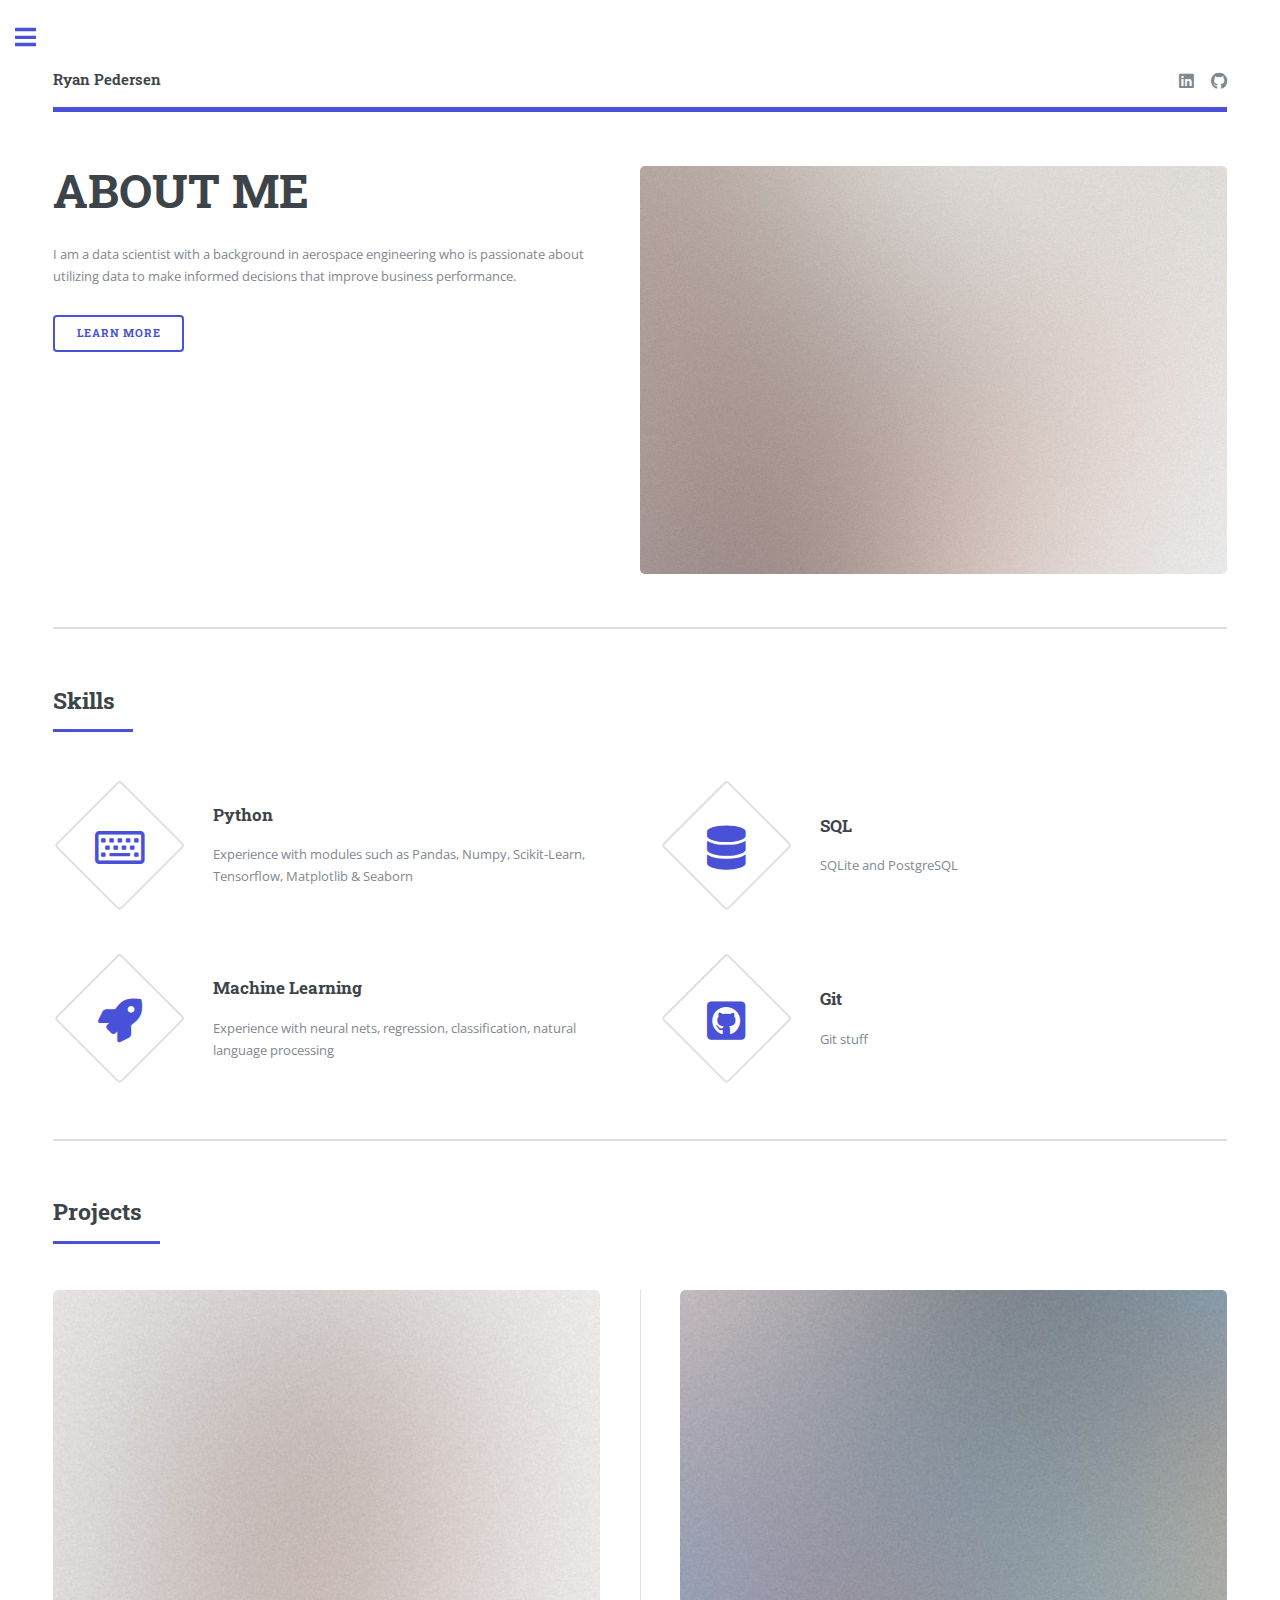
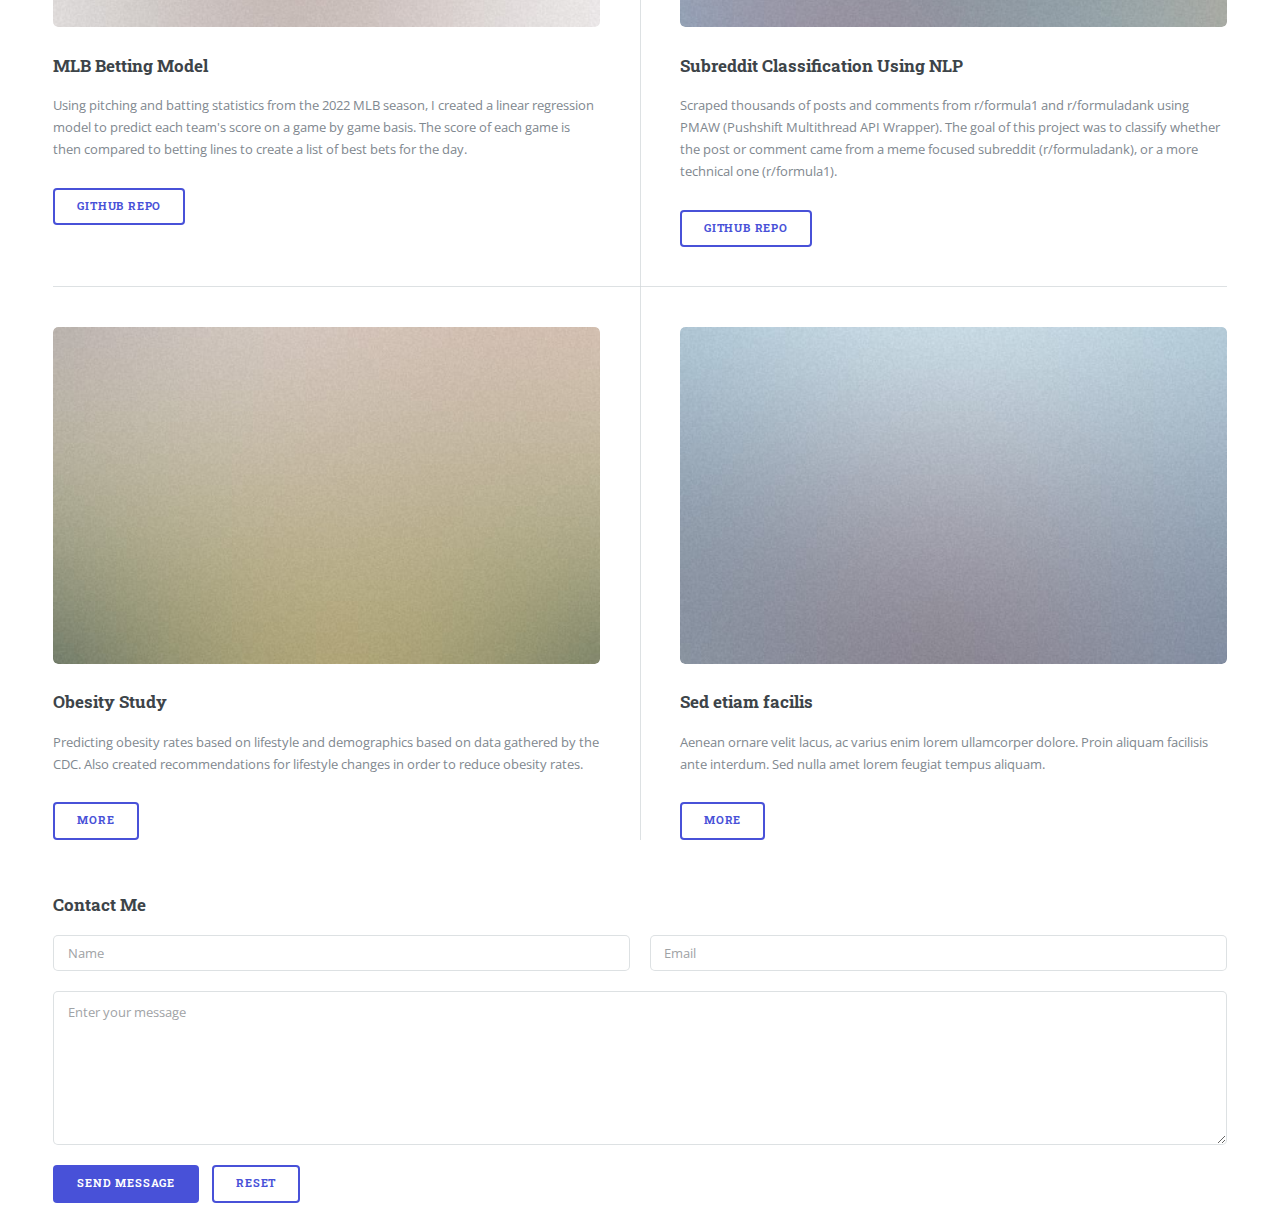
==== commit 5d899452: "Updated Template" ====
--- a/index.html
+++ b/index.html
@@ -1,271 +1,228 @@
 <!DOCTYPE HTML>
 <!--
-	Twenty by HTML5 UP
+	Editorial by HTML5 UP
 	html5up.net | @ajlkn
 	Free for personal and commercial use under the CCA 3.0 license (html5up.net/license)
 -->
 <html>
 	<head>
-		<title>Twenty by HTML5 UP</title>
+		<title>Ryan Pedersen</title>
 		<meta charset="utf-8" />
 		<meta name="viewport" content="width=device-width, initial-scale=1, user-scalable=no" />
 		<link rel="stylesheet" href="assets/css/main.css" />
-		<noscript><link rel="stylesheet" href="assets/css/noscript.css" /></noscript>
 	</head>
-	<body class="index is-preload">
-		<div id="page-wrapper">
-
-			<!-- Header -->
-				<header id="header" class="alt">
-					<h1 id="logo"><a href="index.html">Twenty <span>by HTML5 UP</span></a></h1>
-					<nav id="nav">
-						<ul>
-							<li class="current"><a href="index.html">Welcome</a></li>
-							<li class="submenu">
-								<a href="#">Layouts</a>
-								<ul>
-									<li><a href="left-sidebar.html">Left Sidebar</a></li>
-									<li><a href="right-sidebar.html">Right Sidebar</a></li>
-									<li><a href="no-sidebar.html">No Sidebar</a></li>
-									<li><a href="contact.html">Contact</a></li>
-									<li class="submenu">
-										<a href="#">Submenu</a>
-										<ul>
-											<li><a href="#">Dolore Sed</a></li>
-											<li><a href="#">Consequat</a></li>
-											<li><a href="#">Lorem Magna</a></li>
-											<li><a href="#">Sed Magna</a></li>
-											<li><a href="#">Ipsum Nisl</a></li>
+	<body class="is-preload">
+
+		<!-- Wrapper -->
+			<div id="wrapper">
+
+				<!-- Main -->
+					<div id="main">
+						<div class="inner">
+
+							<!-- Header -->
+								<header id="header">
+									<a href="index.html" class="logo"><strong>Ryan Pedersen</strong></a>
+									<ul class="icons">
+										<li><a href="https://www.linkedin.com/in/rmpeders/" class="icon brands fa-linkedin"><span class="label">LinkedIn</span></a></li>
+										<li><a href="https://github.com/rmpeders" class="icon brands fa-github"><span class="label">Github</span></a></li>
+										
+									</ul>
+								</header>
+
+							<!-- Banner -->
+								<section id="banner">
+									<div class="content">
+										<header>
+											<h1>ABOUT ME</h1>
+										</header>
+										<p>I am a data scientist with a background in aerospace engineering who is passionate about utilizing data to make informed decisions that improve business performance.</p>
+										<ul class="actions">
+											<li><a href="#" class="button big">Learn More</a></li>
 										</ul>
-									</li>
-								</ul>
-							</li>
-							<li><a href="#" class="button primary">Sign Up</a></li>
-						</ul>
-					</nav>
-				</header>
-
-			<!-- Banner -->
-				<section id="banner">
-
-					<!--
-						".inner" is set up as an inline-block so it automatically expands
-						in both directions to fit whatever's inside it. This means it won't
-						automatically wrap lines, so be sure to use line breaks where
-						appropriate (<br />).
-					-->
-					<div class="inner">
-
-						<header>
-							<h2>TWENTY</h2>
-						</header>
-						<p>This is <strong>Twenty</strong>, a free
-						<br />
-						responsive template
-						<br />
-						by <a href="http://html5up.net">HTML5 UP</a>.</p>
-						<footer>
-							<ul class="buttons stacked">
-								<li><a href="#main" class="button fit scrolly">Tell Me More</a></li>
-							</ul>
-						</footer>
-
+									</div>
+									<span class="image object">
+										<img src="images/pic10.jpg" alt="" />
+									</span>
+								</section>
+
+							<!-- Section -->
+								<section>
+									<header class="major">
+										<h2>Skills</h2>
+									</header>
+									<div class="features">
+										<article>
+											<span class="icon fa-keyboard"></span>
+											<div class="content">
+												<h3>Python</h3>
+												<p>Experience with modules such as Pandas, Numpy, Scikit-Learn, Tensorflow, Matplotlib & Seaborn</p>
+											</div>
+										</article>
+										<article>
+											<span class="icon solid fa-database"></span>
+											<div class="content">
+												<h3>SQL</h3>
+												<p>SQLite and PostgreSQL</p>
+											</div>
+										</article>
+										<article>
+											<span class="icon solid fa-rocket"></span>
+											<div class="content">
+												<h3>Machine Learning</h3>
+												<p>Experience with neural nets, regression, classification, natural language processing</p>
+											</div>
+										</article>
+										<article>
+											<span class="icon brands fa-github-square"></span>
+											<div class="content">
+												<h3>Git</h3>
+												<p>Git stuff</p>
+											</div>
+										</article>
+									</div>
+								</section>
+
+							<!-- Section -->
+								<section>
+									<header class="major">
+										<h2>Projects</h2>
+									</header>
+									<div class="posts">
+										<article>
+											<a href="#" class="image"><img src="images/pic01.jpg" alt="" /></a>
+											<h3>MLB Betting Model</h3>
+											<p>Using pitching and batting statistics from the 2022 MLB season, I created a linear regression model to predict each team's score on a game by game basis. The score of each game is then compared to betting lines to create a list of best bets for the day. </p>
+											<ul class="actions">
+												<li><a href="https://github.com/rmpeders/mlb_betting_model" class="button">Github Repo</a></li>
+											</ul>
+										</article>
+										<article>
+											<a href="#" class="image"><img src="images/pic02.jpg" alt="" /></a>
+											<h3>Subreddit Classification Using NLP</h3>
+											<p>Scraped thousands of posts and comments from r/formula1 and r/formuladank using PMAW (Pushshift Multithread API Wrapper). The goal of this project was to classify whether the post or comment came from a meme focused subreddit (r/formuladank), or a more technical one (r/formula1).</p>
+											<ul class="actions">
+												<li><a href="#" class="button">Github Repo</a></li>
+											</ul>
+										</article>
+										<article>
+											<a href="#" class="image"><img src="images/pic03.jpg" alt="" /></a>
+											<h3>Obesity Study</h3>
+											<p>Predicting obesity rates based on lifestyle and demographics based on data gathered by the CDC. Also created recommendations for lifestyle changes in order to reduce obesity rates.</p>
+											<ul class="actions">
+												<li><a href="#" class="button">More</a></li>
+											</ul>
+										</article>
+										<article>
+											<a href="#" class="image"><img src="images/pic04.jpg" alt="" /></a>
+											<h3>Sed etiam facilis</h3>
+											<p>Aenean ornare velit lacus, ac varius enim lorem ullamcorper dolore. Proin aliquam facilisis ante interdum. Sed nulla amet lorem feugiat tempus aliquam.</p>
+											<ul class="actions">
+												<li><a href="#" class="button">More</a></li>
+											</ul>
+										</article>
+									</div>
+								</section>
+								
+												<!-- Form -->
+												<h3>Contact Me</h3>
+
+												<form method="post" action="#">
+													<div class="row gtr-uniform">
+														<div class="col-6 col-12-xsmall">
+															<input type="text" name="demo-name" id="demo-name" value="" placeholder="Name" />
+														</div>
+														<div class="col-6 col-12-xsmall">
+															<input type="email" name="demo-email" id="demo-email" value="" placeholder="Email" />
+														</div>
+														<!-- Break -->
+														<div class="col-12">
+															<textarea name="demo-message" id="demo-message" placeholder="Enter your message" rows="6"></textarea>
+														</div>
+														<!-- Break -->
+														<div class="col-12">
+															<ul class="actions">
+																<li><input type="submit" value="Send Message" class="primary" /></li>
+																<li><input type="reset" value="Reset" /></li>
+															</ul>
+														</div>
+													</div>
+												</form>
+						</div>
 					</div>
 
-				</section>
-
-			<!-- Main -->
-				<article id="main">
-
-					<header class="special container">
-						<span class="icon solid fa-chart-bar"></span>
-						<h2>As this is my <strong>twentieth</strong> freebie for HTML5 UP
-						<br />
-						I decided to give it a really creative name.</h2>
-						<p>Turns out <strong>Twenty</strong> was the best I could come up with. Anyway, lame name aside,
-						<br />
-						it's minimally designed, fully responsive, built on HTML5/CSS3,
-						and, like all my stuff,
-						<br />
-						released for free under the <a href="http://html5up.net/license">Creative Commons Attribution 3.0</a> license. Have fun!</p>
-					</header>
-
-					<!-- One -->
-						<section class="wrapper style2 container special-alt">
-							<div class="row gtr-50">
-								<div class="col-8 col-12-narrower">
-
-									<header>
-										<h2>Behold the <strong>icons</strong> that visualize what you’re all about. or just take up space. your call bro.</h2>
-									</header>
-									<p>Sed tristique purus vitae volutpat ultrices. Aliquam eu elit eget arcu comteger ut fermentum lorem. Lorem ipsum dolor sit amet. Sed tristique purus vitae volutpat ultrices. eu elit eget commodo. Sed tristique purus vitae volutpat ultrices. Aliquam eu elit eget arcu commodo.</p>
-									<footer>
-										<ul class="buttons">
-											<li><a href="#" class="button">Find Out More</a></li>
-										</ul>
-									</footer>
-
-								</div>
-								<div class="col-4 col-12-narrower imp-narrower">
-
-									<ul class="featured-icons">
-										<li><span class="icon fa-clock"><span class="label">Feature 1</span></span></li>
-										<li><span class="icon solid fa-volume-up"><span class="label">Feature 2</span></span></li>
-										<li><span class="icon solid fa-laptop"><span class="label">Feature 3</span></span></li>
-										<li><span class="icon solid fa-inbox"><span class="label">Feature 4</span></span></li>
-										<li><span class="icon solid fa-lock"><span class="label">Feature 5</span></span></li>
-										<li><span class="icon solid fa-cog"><span class="label">Feature 6</span></span></li>
-									</ul>
-
-								</div>
-							</div>
-						</section>
-
-					<!-- Two -->
-						<section class="wrapper style1 container special">
-							<div class="row">
-								<div class="col-4 col-12-narrower">
-
-									<section>
-										<span class="icon solid featured fa-check"></span>
-										<header>
-											<h3>This is Something</h3>
-										</header>
-										<p>Sed tristique purus vitae volutpat ultrices. Aliquam eu elit eget arcu commodo suscipit dolor nec nibh. Proin a ullamcorper elit, et sagittis turpis. Integer ut fermentum.</p>
-									</section>
-
-								</div>
-								<div class="col-4 col-12-narrower">
-
-									<section>
-										<span class="icon solid featured fa-check"></span>
-										<header>
-											<h3>Also Something</h3>
-										</header>
-										<p>Sed tristique purus vitae volutpat ultrices. Aliquam eu elit eget arcu commodo suscipit dolor nec nibh. Proin a ullamcorper elit, et sagittis turpis. Integer ut fermentum.</p>
-									</section>
-
-								</div>
-								<div class="col-4 col-12-narrower">
-
-									<section>
-										<span class="icon solid featured fa-check"></span>
-										<header>
-											<h3>Probably Something</h3>
-										</header>
-										<p>Sed tristique purus vitae volutpat ultrices. Aliquam eu elit eget arcu commodo suscipit dolor nec nibh. Proin a ullamcorper elit, et sagittis turpis. Integer ut fermentum.</p>
-									</section>
-
-								</div>
-							</div>
-						</section>
-
-					<!-- Three -->
-						<section class="wrapper style3 container special">
-
-							<header class="major">
-								<h2>Next look at this <strong>cool stuff</strong></h2>
-							</header>
-
-							<div class="row">
-								<div class="col-6 col-12-narrower">
-
-									<section>
-										<a href="#" class="image featured"><img src="images/pic01.jpg" alt="" /></a>
-										<header>
-											<h3>A Really Fast Train</h3>
-										</header>
-										<p>Sed tristique purus vitae volutpat commodo suscipit amet sed nibh. Proin a ullamcorper sed blandit. Sed tristique purus vitae volutpat commodo suscipit ullamcorper sed blandit lorem ipsum dolore.</p>
-									</section>
-
-								</div>
-								<div class="col-6 col-12-narrower">
-
-									<section>
-										<a href="#" class="image featured"><img src="images/pic02.jpg" alt="" /></a>
-										<header>
-											<h3>An Airport Terminal</h3>
-										</header>
-										<p>Sed tristique purus vitae volutpat commodo suscipit amet sed nibh. Proin a ullamcorper sed blandit. Sed tristique purus vitae volutpat commodo suscipit ullamcorper sed blandit lorem ipsum dolore.</p>
-									</section>
-
-								</div>
-							</div>
-							<div class="row">
-								<div class="col-6 col-12-narrower">
-
-									<section>
-										<a href="#" class="image featured"><img src="images/pic03.jpg" alt="" /></a>
-										<header>
-											<h3>Hyperspace Travel</h3>
-										</header>
-										<p>Sed tristique purus vitae volutpat commodo suscipit amet sed nibh. Proin a ullamcorper sed blandit. Sed tristique purus vitae volutpat commodo suscipit ullamcorper sed blandit lorem ipsum dolore.</p>
-									</section>
-
-								</div>
-								<div class="col-6 col-12-narrower">
-
-									<section>
-										<a href="#" class="image featured"><img src="images/pic04.jpg" alt="" /></a>
-										<header>
-											<h3>And Another Train</h3>
-										</header>
-										<p>Sed tristique purus vitae volutpat commodo suscipit amet sed nibh. Proin a ullamcorper sed blandit. Sed tristique purus vitae volutpat commodo suscipit ullamcorper sed blandit lorem ipsum dolore.</p>
-									</section>
-
-								</div>
-							</div>
-
-							<footer class="major">
-								<ul class="buttons">
-									<li><a href="#" class="button">See More</a></li>
-								</ul>
-							</footer>
-
-						</section>
-
-				</article>
-
-			<!-- CTA -->
-				<section id="cta">
-
-					<header>
-						<h2>Ready to do <strong>something</strong>?</h2>
-						<p>Proin a ullamcorper elit, et sagittis turpis integer ut fermentum.</p>
-					</header>
-					<footer>
-						<ul class="buttons">
-							<li><a href="#" class="button primary">Take My Money</a></li>
-							<li><a href="#" class="button">LOL Wut</a></li>
-						</ul>
-					</footer>
-
-				</section>
-
-			<!-- Footer -->
-				<footer id="footer">
-
-					<ul class="icons">
-						<li><a href="#" class="icon brands circle fa-twitter"><span class="label">Twitter</span></a></li>
-						<li><a href="#" class="icon brands circle fa-facebook-f"><span class="label">Facebook</span></a></li>
-						<li><a href="#" class="icon brands circle fa-google-plus-g"><span class="label">Google+</span></a></li>
-						<li><a href="#" class="icon brands circle fa-github"><span class="label">Github</span></a></li>
-						<li><a href="#" class="icon brands circle fa-dribbble"><span class="label">Dribbble</span></a></li>
-					</ul>
-
-					<ul class="copyright">
-						<li>&copy; Untitled</li><li>Design: <a href="http://html5up.net">HTML5 UP</a></li>
-					</ul>
-
-				</footer>
-
-		</div>
+				<!-- Sidebar -->
+					<div id="sidebar">
+						<div class="inner">
+
+							<!-- Search -->
+								<section id="search" class="alt">
+									<form method="post" action="#">
+										<input type="text" name="query" id="query" placeholder="Search" />
+									</form>
+								</section>
+
+							<!-- Menu -->
+								<nav id="menu">
+									<header class="major">
+										<h2>Menu</h2>
+									</header>
+									<ul>
+										<li><a href="index.html">About</a></li>
+										<li><a href="generic.html">Projects</a></li>
+										<li><a href="elements.html">Contact</a></li>
+									</ul>
+								</nav>
+
+							<!-- Section -->
+								<section>
+									<header class="major">
+										<h2>Ante interdum</h2>
+									</header>
+									<div class="mini-posts">
+										<article>
+											<a href="#" class="image"><img src="images/pic07.jpg" alt="" /></a>
+											<p>Aenean ornare velit lacus, ac varius enim lorem ullamcorper dolore aliquam.</p>
+										</article>
+										<article>
+											<a href="#" class="image"><img src="images/pic08.jpg" alt="" /></a>
+											<p>Aenean ornare velit lacus, ac varius enim lorem ullamcorper dolore aliquam.</p>
+										</article>
+										<article>
+											<a href="#" class="image"><img src="images/pic09.jpg" alt="" /></a>
+											<p>Aenean ornare velit lacus, ac varius enim lorem ullamcorper dolore aliquam.</p>
+										</article>
+									</div>
+									<ul class="actions">
+										<li><a href="#" class="button">More</a></li>
+									</ul>
+								</section>
+
+							<!-- Section -->
+								<section>
+									<header class="major">
+										<h2>Get in touch</h2>
+									</header>
+									<p></p>
+									<ul class="contact">
+										<li class="icon solid fa-envelope"><a href="#">rmpedersen426@gmail.com</a></li>
+										<li class="icon solid fa-phone">(909) 706-9685</li>
+										<li class="icon brands fa-linkedin"><a href="https://www.linkedin.com/in/rmpeders/">Linkedin</a></li>
+									</ul>
+								</section>
+
+							<!-- Footer -->
+								<footer id="footer">
+									<p class="copyright">&copy; Untitled. All rights reserved. Demo Images: <a href="https://unsplash.com">Unsplash</a>. Design: <a href="https://html5up.net">HTML5 UP</a>.</p>
+								</footer>
+
+						</div>
+					</div>
+
+			</div>
 
 		<!-- Scripts -->
 			<script src="assets/js/jquery.min.js"></script>
-			<script src="assets/js/jquery.dropotron.min.js"></script>
-			<script src="assets/js/jquery.scrolly.min.js"></script>
-			<script src="assets/js/jquery.scrollex.min.js"></script>
 			<script src="assets/js/browser.min.js"></script>
 			<script src="assets/js/breakpoints.min.js"></script>
 			<script src="assets/js/util.js"></script>
--- a/assets/css/main.css
+++ b/assets/css/main.css
@@ -1,12 +1,10 @@
-@import url("fontawesome-all.min.css");
-@import url("https://fonts.googleapis.com/css?family=Lato:300,400,900");
-
+@import url(fontawesome-all.min.css);
+@import url("https://fonts.googleapis.com/css?family=Open+Sans:400,600,400italic,600italic|Roboto+Slab:400,700");
 /*
-	Twenty by HTML5 UP
+	Editorial by HTML5 UP
 	html5up.net | @ajlkn
 	Free for personal and commercial use under the CCA 3.0 license (html5up.net/license)
 */
-
 html, body, div, span, applet, object,
 iframe, h1, h2, h3, h4, h5, h6, p, blockquote,
 pre, a, abbr, acronym, address, big, cite,
@@ -18,3324 +16,2258 @@
 canvas, details, embed, figure, figcaption,
 footer, header, hgroup, menu, nav, output, ruby,
 section, summary, time, mark, audio, video {
-	margin: 0;
-	padding: 0;
-	border: 0;
-	font-size: 100%;
-	font: inherit;
-	vertical-align: baseline;}
+  margin: 0;
+  padding: 0;
+  border: 0;
+  font-size: 100%;
+  font: inherit;
+  vertical-align: baseline; }
 
 article, aside, details, figcaption, figure,
 footer, header, hgroup, menu, nav, section {
-	display: block;}
+  display: block; }
 
 body {
-	line-height: 1;
-}
+  line-height: 1; }
 
 ol, ul {
-	list-style: none;
-}
+  list-style: none; }
 
 blockquote, q {
-	quotes: none;
-}
-
-	blockquote:before, blockquote:after, q:before, q:after {
-		content: '';
-		content: none;
-	}
+  quotes: none; }
+  blockquote:before, blockquote:after, q:before, q:after {
+    content: '';
+    content: none; }
 
 table {
-	border-collapse: collapse;
-	border-spacing: 0;
-}
+  border-collapse: collapse;
+  border-spacing: 0; }
 
 body {
-	-webkit-text-size-adjust: none;
-}
+  -webkit-text-size-adjust: none; }
 
 mark {
-	background-color: transparent;
-	color: inherit;
-}
+  background-color: transparent;
+  color: inherit; }
 
 input::-moz-focus-inner {
-	border: 0;
-	padding: 0;
-}
+  border: 0;
+  padding: 0; }
 
 input, select, textarea {
-	-moz-appearance: none;
-	-webkit-appearance: none;
-	-ms-appearance: none;
-	appearance: none;
-}
+  -moz-appearance: none;
+  -webkit-appearance: none;
+  -ms-appearance: none;
+  appearance: none; }
 
 /* Basic */
-
-	html {
-		box-sizing: border-box;
-	}
-
-	*, *:before, *:after {
-		box-sizing: inherit;
-	}
-
-	body {
-		background: #f3f6fa;
-	}
-
-		body.is-preload *, body.is-preload *:before, body.is-preload *:after {
-			-moz-animation: none !important;
-			-webkit-animation: none !important;
-			-ms-animation: none !important;
-			animation: none !important;
-			-moz-transition: none !important;
-			-webkit-transition: none !important;
-			-ms-transition: none !important;
-			transition: none !important;
-		}
-
-	body, input, select, textarea {
-		color: #7c8081;
-		font-family: 'Lato', sans-serif;
-		font-size: 15pt;
-		font-weight: 300;
-		letter-spacing: 0.025em;
-		line-height: 1.75em;
-	}
-
-	a {
-		-moz-transition: color 0.2s ease-in-out, border-color 0.2s ease-in-out, background-color 0.2s ease-in-out;
-		-webkit-transition: color 0.2s ease-in-out, border-color 0.2s ease-in-out, background-color 0.2s ease-in-out;
-		-ms-transition: color 0.2s ease-in-out, border-color 0.2s ease-in-out, background-color 0.2s ease-in-out;
-		transition: color 0.2s ease-in-out, border-color 0.2s ease-in-out, background-color 0.2s ease-in-out;
-		color: #3fb1a3;
-		text-decoration: none;
-		border-bottom: dotted 1px;
-	}
-
-		a:hover {
-			border-bottom-color: transparent;
-		}
-
-	strong, b {
-		font-weight: 400;
-	}
-
-	p, ul, ol, dl, table, blockquote {
-		margin: 0 0 2em 0;
-	}
-
-	h1, h2, h3, h4, h5, h6 {
-		color: inherit;
-		font-weight: 300;
-		line-height: 1.75em;
-		margin-bottom: 1em;
-		text-transform: uppercase;
-	}
-
-		h1 a, h2 a, h3 a, h4 a, h5 a, h6 a {
-			color: inherit;
-			text-decoration: none;
-			border: 0;
-		}
-
-	h2 {
-		font-size: 1.5em;
-		letter-spacing: 0.1em;
-	}
-
-	h3 {
-		font-size: 1.15em;
-		letter-spacing: 0.025em;
-	}
-
-	sub {
-		font-size: 0.8em;
-		position: relative;
-		top: 0.5em;
-	}
-
-	sup {
-		font-size: 0.8em;
-		position: relative;
-		top: -0.5em;
-	}
-
-	hr {
-		border-top: solid 1px rgba(124, 128, 129, 0.2);
-		border: 0;
-		margin-bottom: 1.5em;
-	}
-
-	blockquote {
-		border-left: solid 0.5em rgba(124, 128, 129, 0.2);
-		font-style: italic;
-		padding: 1em 0 1em 2em;
-	}
-
-/* Container */
-
-	.container {
-		margin: 0 auto;
-		max-width: 100%;
-		width: 1400px;
-	}
-
-		.container.medium {
-			width: 1050px;
-		}
-
-		@media screen and (max-width: 1680px) {
-
-			.container {
-				width: 1200px;
-			}
-
-				.container.medium {
-					width: 900px;
-				}
-
-		}
-
-		@media screen and (max-width: 1280px) {
-
-			.container {
-				width: 960px;
-			}
-
-				.container.medium {
-					width: 735px;
-				}
-
-		}
-
-		@media screen and (max-width: 980px) {
-
-			.container {
-				width: 95%;
-			}
-
-				.container.medium {
-					width: 71.25%;
-				}
-
-		}
-
-		@media screen and (max-width: 840px) {
-
-			.container {
-				width: 95%;
-			}
-
-				.container.medium {
-					width: 95%;
-				}
-
-		}
-
-		@media screen and (max-width: 736px) {
-
-			.container {
-				width: 100%;
-			}
-
-				.container.medium {
-					width: 100%;
-				}
-
-		}
+@-ms-viewport {
+  width: device-width; }
+
+body {
+  -ms-overflow-style: scrollbar; }
+
+@media screen and (max-width: 480px) {
+  html, body {
+    min-width: 320px; } }
+
+html {
+  box-sizing: border-box; }
+
+*, *:before, *:after {
+  box-sizing: inherit; }
+
+body {
+  background: #ffffff; }
+  body.is-preload *, body.is-preload *:before, body.is-preload *:after, body.is-resizing *, body.is-resizing *:before, body.is-resizing *:after {
+    -moz-animation: none !important;
+    -webkit-animation: none !important;
+    -ms-animation: none !important;
+    animation: none !important;
+    -moz-transition: none !important;
+    -webkit-transition: none !important;
+    -ms-transition: none !important;
+    transition: none !important; }
+
+/* Type */
+body, input, select, textarea {
+  color: #7f888f;
+  font-family: "Open Sans", sans-serif;
+  font-size: 13pt;
+  font-weight: 400;
+  line-height: 1.65; }
+  @media screen and (max-width: 1680px) {
+    body, input, select, textarea {
+      font-size: 11pt; } }
+  @media screen and (max-width: 1280px) {
+    body, input, select, textarea {
+      font-size: 10pt; } }
+  @media screen and (max-width: 360px) {
+    body, input, select, textarea {
+      font-size: 9pt; } }
+
+a {
+  -moz-transition: color 0.2s ease-in-out, border-bottom-color 0.2s ease-in-out;
+  -webkit-transition: color 0.2s ease-in-out, border-bottom-color 0.2s ease-in-out;
+  -ms-transition: color 0.2s ease-in-out, border-bottom-color 0.2s ease-in-out;
+  transition: color 0.2s ease-in-out, border-bottom-color 0.2s ease-in-out;
+  border-bottom: dotted 1px;
+  color: #4851d8;
+  text-decoration: none; }
+  a:hover {
+    border-bottom-color: #4851d8;
+    color: #4851d8 !important; }
+    a:hover strong {
+      color: inherit; }
+
+strong, b {
+  color: #3d4449;
+  font-weight: 600; }
+
+em, i {
+  font-style: italic; }
+
+p {
+  margin: 0 0 2em 0; }
+
+h1, h2, h3, h4, h5, h6 {
+  color: #3d4449;
+  font-family: "Roboto Slab", serif;
+  font-weight: 700;
+  line-height: 1.5;
+  margin: 0 0 1em 0; }
+  h1 a, h2 a, h3 a, h4 a, h5 a, h6 a {
+    color: inherit;
+    text-decoration: none;
+    border-bottom: 0; }
+
+h1 {
+  font-size: 4em;
+  margin: 0 0 0.5em 0;
+  line-height: 1.3; }
+
+h2 {
+  font-size: 1.75em; }
+
+h3 {
+  font-size: 1.25em; }
+
+h4 {
+  font-size: 1.1em; }
+
+h5 {
+  font-size: 0.9em; }
+
+h6 {
+  font-size: 0.7em; }
+
+@media screen and (max-width: 1680px) {
+  h1 {
+    font-size: 3.5em; } }
+
+@media screen and (max-width: 980px) {
+  h1 {
+    font-size: 3.25em; } }
+
+@media screen and (max-width: 736px) {
+  h1 {
+    font-size: 2em;
+    line-height: 1.4; }
+  h2 {
+    font-size: 1.5em; } }
+
+sub {
+  font-size: 0.8em;
+  position: relative;
+  top: 0.5em; }
+
+sup {
+  font-size: 0.8em;
+  position: relative;
+  top: -0.5em; }
+
+blockquote {
+  border-left: solid 3px rgba(210, 215, 217, 0.75);
+  font-style: italic;
+  margin: 0 0 2em 0;
+  padding: 0.5em 0 0.5em 2em; }
+
+code {
+  background: rgba(230, 235, 237, 0.25);
+  border-radius: 0.375em;
+  border: solid 1px rgba(210, 215, 217, 0.75);
+  font-family: "Courier New", monospace;
+  font-size: 0.9em;
+  margin: 0 0.25em;
+  padding: 0.25em 0.65em; }
+
+pre {
+  -webkit-overflow-scrolling: touch;
+  font-family: "Courier New", monospace;
+  font-size: 0.9em;
+  margin: 0 0 2em 0; }
+  pre code {
+    display: block;
+    line-height: 1.75;
+    padding: 1em 1.5em;
+    overflow-x: auto; }
+
+hr {
+  border: 0;
+  border-bottom: solid 1px rgba(210, 215, 217, 0.75);
+  margin: 2em 0; }
+  hr.major {
+    margin: 3em 0; }
+
+.align-left {
+  text-align: left; }
+
+.align-center {
+  text-align: center; }
+
+.align-right {
+  text-align: right; }
 
 /* Row */
-
-	.row {
-		display: flex;
-		flex-wrap: wrap;
-		box-sizing: border-box;
-		align-items: stretch;
-	}
-
-		.row > * {
-			box-sizing: border-box;
-		}
-
-		.row.gtr-uniform > * > :last-child {
-			margin-bottom: 0;
-		}
-
-		.row.aln-left {
-			justify-content: flex-start;
-		}
-
-		.row.aln-center {
-			justify-content: center;
-		}
-
-		.row.aln-right {
-			justify-content: flex-end;
-		}
-
-		.row.aln-top {
-			align-items: flex-start;
-		}
-
-		.row.aln-middle {
-			align-items: center;
-		}
-
-		.row.aln-bottom {
-			align-items: flex-end;
-		}
-
-		.row > .imp {
-			order: -1;
-		}
-
-		.row > .col-1 {
-			width: 8.33333%;
-		}
-
-		.row > .off-1 {
-			margin-left: 8.33333%;
-		}
-
-		.row > .col-2 {
-			width: 16.66667%;
-		}
-
-		.row > .off-2 {
-			margin-left: 16.66667%;
-		}
-
-		.row > .col-3 {
-			width: 25%;
-		}
-
-		.row > .off-3 {
-			margin-left: 25%;
-		}
-
-		.row > .col-4 {
-			width: 33.33333%;
-		}
-
-		.row > .off-4 {
-			margin-left: 33.33333%;
-		}
-
-		.row > .col-5 {
-			width: 41.66667%;
-		}
-
-		.row > .off-5 {
-			margin-left: 41.66667%;
-		}
-
-		.row > .col-6 {
-			width: 50%;
-		}
-
-		.row > .off-6 {
-			margin-left: 50%;
-		}
-
-		.row > .col-7 {
-			width: 58.33333%;
-		}
-
-		.row > .off-7 {
-			margin-left: 58.33333%;
-		}
-
-		.row > .col-8 {
-			width: 66.66667%;
-		}
-
-		.row > .off-8 {
-			margin-left: 66.66667%;
-		}
-
-		.row > .col-9 {
-			width: 75%;
-		}
-
-		.row > .off-9 {
-			margin-left: 75%;
-		}
-
-		.row > .col-10 {
-			width: 83.33333%;
-		}
-
-		.row > .off-10 {
-			margin-left: 83.33333%;
-		}
-
-		.row > .col-11 {
-			width: 91.66667%;
-		}
-
-		.row > .off-11 {
-			margin-left: 91.66667%;
-		}
-
-		.row > .col-12 {
-			width: 100%;
-		}
-
-		.row > .off-12 {
-			margin-left: 100%;
-		}
-
-		.row.gtr-0 {
-			margin-top: 0px;
-			margin-left: 0px;
-		}
-
-			.row.gtr-0 > * {
-				padding: 0px 0 0 0px;
-			}
-
-			.row.gtr-0.gtr-uniform {
-				margin-top: 0px;
-			}
-
-				.row.gtr-0.gtr-uniform > * {
-					padding-top: 0px;
-				}
-
-		.row.gtr-25 {
-			margin-top: -12.5px;
-			margin-left: -12.5px;
-		}
-
-			.row.gtr-25 > * {
-				padding: 12.5px 0 0 12.5px;
-			}
-
-			.row.gtr-25.gtr-uniform {
-				margin-top: -12.5px;
-			}
-
-				.row.gtr-25.gtr-uniform > * {
-					padding-top: 12.5px;
-				}
-
-		.row.gtr-50 {
-			margin-top: -25px;
-			margin-left: -25px;
-		}
-
-			.row.gtr-50 > * {
-				padding: 25px 0 0 25px;
-			}
-
-			.row.gtr-50.gtr-uniform {
-				margin-top: -25px;
-			}
-
-				.row.gtr-50.gtr-uniform > * {
-					padding-top: 25px;
-				}
-
-		.row {
-			margin-top: -50px;
-			margin-left: -50px;
-		}
-
-			.row > * {
-				padding: 50px 0 0 50px;
-			}
-
-			.row.gtr-uniform {
-				margin-top: -50px;
-			}
-
-				.row.gtr-uniform > * {
-					padding-top: 50px;
-				}
-
-		.row.gtr-150 {
-			margin-top: -75px;
-			margin-left: -75px;
-		}
-
-			.row.gtr-150 > * {
-				padding: 75px 0 0 75px;
-			}
-
-			.row.gtr-150.gtr-uniform {
-				margin-top: -75px;
-			}
-
-				.row.gtr-150.gtr-uniform > * {
-					padding-top: 75px;
-				}
-
-		.row.gtr-200 {
-			margin-top: -100px;
-			margin-left: -100px;
-		}
-
-			.row.gtr-200 > * {
-				padding: 100px 0 0 100px;
-			}
-
-			.row.gtr-200.gtr-uniform {
-				margin-top: -100px;
-			}
-
-				.row.gtr-200.gtr-uniform > * {
-					padding-top: 100px;
-				}
-
-		@media screen and (max-width: 1680px) {
-
-			.row {
-				display: flex;
-				flex-wrap: wrap;
-				box-sizing: border-box;
-				align-items: stretch;
-			}
-
-				.row > * {
-					box-sizing: border-box;
-				}
-
-				.row.gtr-uniform > * > :last-child {
-					margin-bottom: 0;
-				}
-
-				.row.aln-left {
-					justify-content: flex-start;
-				}
-
-				.row.aln-center {
-					justify-content: center;
-				}
-
-				.row.aln-right {
-					justify-content: flex-end;
-				}
-
-				.row.aln-top {
-					align-items: flex-start;
-				}
-
-				.row.aln-middle {
-					align-items: center;
-				}
-
-				.row.aln-bottom {
-					align-items: flex-end;
-				}
-
-				.row > .imp-wide {
-					order: -1;
-				}
-
-				.row > .col-1-wide {
-					width: 8.33333%;
-				}
-
-				.row > .off-1-wide {
-					margin-left: 8.33333%;
-				}
-
-				.row > .col-2-wide {
-					width: 16.66667%;
-				}
-
-				.row > .off-2-wide {
-					margin-left: 16.66667%;
-				}
-
-				.row > .col-3-wide {
-					width: 25%;
-				}
-
-				.row > .off-3-wide {
-					margin-left: 25%;
-				}
-
-				.row > .col-4-wide {
-					width: 33.33333%;
-				}
-
-				.row > .off-4-wide {
-					margin-left: 33.33333%;
-				}
-
-				.row > .col-5-wide {
-					width: 41.66667%;
-				}
-
-				.row > .off-5-wide {
-					margin-left: 41.66667%;
-				}
-
-				.row > .col-6-wide {
-					width: 50%;
-				}
-
-				.row > .off-6-wide {
-					margin-left: 50%;
-				}
-
-				.row > .col-7-wide {
-					width: 58.33333%;
-				}
-
-				.row > .off-7-wide {
-					margin-left: 58.33333%;
-				}
-
-				.row > .col-8-wide {
-					width: 66.66667%;
-				}
-
-				.row > .off-8-wide {
-					margin-left: 66.66667%;
-				}
-
-				.row > .col-9-wide {
-					width: 75%;
-				}
-
-				.row > .off-9-wide {
-					margin-left: 75%;
-				}
-
-				.row > .col-10-wide {
-					width: 83.33333%;
-				}
-
-				.row > .off-10-wide {
-					margin-left: 83.33333%;
-				}
-
-				.row > .col-11-wide {
-					width: 91.66667%;
-				}
-
-				.row > .off-11-wide {
-					margin-left: 91.66667%;
-				}
-
-				.row > .col-12-wide {
-					width: 100%;
-				}
-
-				.row > .off-12-wide {
-					margin-left: 100%;
-				}
-
-				.row.gtr-0 {
-					margin-top: 0px;
-					margin-left: 0px;
-				}
-
-					.row.gtr-0 > * {
-						padding: 0px 0 0 0px;
-					}
-
-					.row.gtr-0.gtr-uniform {
-						margin-top: 0px;
-					}
-
-						.row.gtr-0.gtr-uniform > * {
-							padding-top: 0px;
-						}
-
-				.row.gtr-25 {
-					margin-top: -10px;
-					margin-left: -10px;
-				}
-
-					.row.gtr-25 > * {
-						padding: 10px 0 0 10px;
-					}
-
-					.row.gtr-25.gtr-uniform {
-						margin-top: -10px;
-					}
-
-						.row.gtr-25.gtr-uniform > * {
-							padding-top: 10px;
-						}
-
-				.row.gtr-50 {
-					margin-top: -20px;
-					margin-left: -20px;
-				}
-
-					.row.gtr-50 > * {
-						padding: 20px 0 0 20px;
-					}
-
-					.row.gtr-50.gtr-uniform {
-						margin-top: -20px;
-					}
-
-						.row.gtr-50.gtr-uniform > * {
-							padding-top: 20px;
-						}
-
-				.row {
-					margin-top: -40px;
-					margin-left: -40px;
-				}
-
-					.row > * {
-						padding: 40px 0 0 40px;
-					}
-
-					.row.gtr-uniform {
-						margin-top: -40px;
-					}
-
-						.row.gtr-uniform > * {
-							padding-top: 40px;
-						}
-
-				.row.gtr-150 {
-					margin-top: -60px;
-					margin-left: -60px;
-				}
-
-					.row.gtr-150 > * {
-						padding: 60px 0 0 60px;
-					}
-
-					.row.gtr-150.gtr-uniform {
-						margin-top: -60px;
-					}
-
-						.row.gtr-150.gtr-uniform > * {
-							padding-top: 60px;
-						}
-
-				.row.gtr-200 {
-					margin-top: -80px;
-					margin-left: -80px;
-				}
-
-					.row.gtr-200 > * {
-						padding: 80px 0 0 80px;
-					}
-
-					.row.gtr-200.gtr-uniform {
-						margin-top: -80px;
-					}
-
-						.row.gtr-200.gtr-uniform > * {
-							padding-top: 80px;
-						}
-
-		}
-
-		@media screen and (max-width: 1280px) {
-
-			.row {
-				display: flex;
-				flex-wrap: wrap;
-				box-sizing: border-box;
-				align-items: stretch;
-			}
-
-				.row > * {
-					box-sizing: border-box;
-				}
-
-				.row.gtr-uniform > * > :last-child {
-					margin-bottom: 0;
-				}
-
-				.row.aln-left {
-					justify-content: flex-start;
-				}
-
-				.row.aln-center {
-					justify-content: center;
-				}
-
-				.row.aln-right {
-					justify-content: flex-end;
-				}
-
-				.row.aln-top {
-					align-items: flex-start;
-				}
-
-				.row.aln-middle {
-					align-items: center;
-				}
-
-				.row.aln-bottom {
-					align-items: flex-end;
-				}
-
-				.row > .imp-normal {
-					order: -1;
-				}
-
-				.row > .col-1-normal {
-					width: 8.33333%;
-				}
-
-				.row > .off-1-normal {
-					margin-left: 8.33333%;
-				}
-
-				.row > .col-2-normal {
-					width: 16.66667%;
-				}
-
-				.row > .off-2-normal {
-					margin-left: 16.66667%;
-				}
-
-				.row > .col-3-normal {
-					width: 25%;
-				}
-
-				.row > .off-3-normal {
-					margin-left: 25%;
-				}
-
-				.row > .col-4-normal {
-					width: 33.33333%;
-				}
-
-				.row > .off-4-normal {
-					margin-left: 33.33333%;
-				}
-
-				.row > .col-5-normal {
-					width: 41.66667%;
-				}
-
-				.row > .off-5-normal {
-					margin-left: 41.66667%;
-				}
-
-				.row > .col-6-normal {
-					width: 50%;
-				}
-
-				.row > .off-6-normal {
-					margin-left: 50%;
-				}
-
-				.row > .col-7-normal {
-					width: 58.33333%;
-				}
-
-				.row > .off-7-normal {
-					margin-left: 58.33333%;
-				}
-
-				.row > .col-8-normal {
-					width: 66.66667%;
-				}
-
-				.row > .off-8-normal {
-					margin-left: 66.66667%;
-				}
-
-				.row > .col-9-normal {
-					width: 75%;
-				}
-
-				.row > .off-9-normal {
-					margin-left: 75%;
-				}
-
-				.row > .col-10-normal {
-					width: 83.33333%;
-				}
-
-				.row > .off-10-normal {
-					margin-left: 83.33333%;
-				}
-
-				.row > .col-11-normal {
-					width: 91.66667%;
-				}
-
-				.row > .off-11-normal {
-					margin-left: 91.66667%;
-				}
-
-				.row > .col-12-normal {
-					width: 100%;
-				}
-
-				.row > .off-12-normal {
-					margin-left: 100%;
-				}
-
-				.row.gtr-0 {
-					margin-top: 0px;
-					margin-left: 0px;
-				}
-
-					.row.gtr-0 > * {
-						padding: 0px 0 0 0px;
-					}
-
-					.row.gtr-0.gtr-uniform {
-						margin-top: 0px;
-					}
-
-						.row.gtr-0.gtr-uniform > * {
-							padding-top: 0px;
-						}
-
-				.row.gtr-25 {
-					margin-top: -10px;
-					margin-left: -10px;
-				}
-
-					.row.gtr-25 > * {
-						padding: 10px 0 0 10px;
-					}
-
-					.row.gtr-25.gtr-uniform {
-						margin-top: -10px;
-					}
-
-						.row.gtr-25.gtr-uniform > * {
-							padding-top: 10px;
-						}
-
-				.row.gtr-50 {
-					margin-top: -20px;
-					margin-left: -20px;
-				}
-
-					.row.gtr-50 > * {
-						padding: 20px 0 0 20px;
-					}
-
-					.row.gtr-50.gtr-uniform {
-						margin-top: -20px;
-					}
-
-						.row.gtr-50.gtr-uniform > * {
-							padding-top: 20px;
-						}
-
-				.row {
-					margin-top: -40px;
-					margin-left: -40px;
-				}
-
-					.row > * {
-						padding: 40px 0 0 40px;
-					}
-
-					.row.gtr-uniform {
-						margin-top: -40px;
-					}
-
-						.row.gtr-uniform > * {
-							padding-top: 40px;
-						}
-
-				.row.gtr-150 {
-					margin-top: -60px;
-					margin-left: -60px;
-				}
-
-					.row.gtr-150 > * {
-						padding: 60px 0 0 60px;
-					}
-
-					.row.gtr-150.gtr-uniform {
-						margin-top: -60px;
-					}
-
-						.row.gtr-150.gtr-uniform > * {
-							padding-top: 60px;
-						}
-
-				.row.gtr-200 {
-					margin-top: -80px;
-					margin-left: -80px;
-				}
-
-					.row.gtr-200 > * {
-						padding: 80px 0 0 80px;
-					}
-
-					.row.gtr-200.gtr-uniform {
-						margin-top: -80px;
-					}
-
-						.row.gtr-200.gtr-uniform > * {
-							padding-top: 80px;
-						}
-
-		}
-
-		@media screen and (max-width: 980px) {
-
-			.row {
-				display: flex;
-				flex-wrap: wrap;
-				box-sizing: border-box;
-				align-items: stretch;
-			}
-
-				.row > * {
-					box-sizing: border-box;
-				}
-
-				.row.gtr-uniform > * > :last-child {
-					margin-bottom: 0;
-				}
-
-				.row.aln-left {
-					justify-content: flex-start;
-				}
-
-				.row.aln-center {
-					justify-content: center;
-				}
-
-				.row.aln-right {
-					justify-content: flex-end;
-				}
-
-				.row.aln-top {
-					align-items: flex-start;
-				}
-
-				.row.aln-middle {
-					align-items: center;
-				}
-
-				.row.aln-bottom {
-					align-items: flex-end;
-				}
-
-				.row > .imp-narrow {
-					order: -1;
-				}
-
-				.row > .col-1-narrow {
-					width: 8.33333%;
-				}
-
-				.row > .off-1-narrow {
-					margin-left: 8.33333%;
-				}
-
-				.row > .col-2-narrow {
-					width: 16.66667%;
-				}
-
-				.row > .off-2-narrow {
-					margin-left: 16.66667%;
-				}
-
-				.row > .col-3-narrow {
-					width: 25%;
-				}
-
-				.row > .off-3-narrow {
-					margin-left: 25%;
-				}
-
-				.row > .col-4-narrow {
-					width: 33.33333%;
-				}
-
-				.row > .off-4-narrow {
-					margin-left: 33.33333%;
-				}
-
-				.row > .col-5-narrow {
-					width: 41.66667%;
-				}
-
-				.row > .off-5-narrow {
-					margin-left: 41.66667%;
-				}
-
-				.row > .col-6-narrow {
-					width: 50%;
-				}
-
-				.row > .off-6-narrow {
-					margin-left: 50%;
-				}
-
-				.row > .col-7-narrow {
-					width: 58.33333%;
-				}
-
-				.row > .off-7-narrow {
-					margin-left: 58.33333%;
-				}
-
-				.row > .col-8-narrow {
-					width: 66.66667%;
-				}
-
-				.row > .off-8-narrow {
-					margin-left: 66.66667%;
-				}
-
-				.row > .col-9-narrow {
-					width: 75%;
-				}
-
-				.row > .off-9-narrow {
-					margin-left: 75%;
-				}
-
-				.row > .col-10-narrow {
-					width: 83.33333%;
-				}
-
-				.row > .off-10-narrow {
-					margin-left: 83.33333%;
-				}
-
-				.row > .col-11-narrow {
-					width: 91.66667%;
-				}
-
-				.row > .off-11-narrow {
-					margin-left: 91.66667%;
-				}
-
-				.row > .col-12-narrow {
-					width: 100%;
-				}
-
-				.row > .off-12-narrow {
-					margin-left: 100%;
-				}
-
-				.row.gtr-0 {
-					margin-top: 0px;
-					margin-left: 0px;
-				}
-
-					.row.gtr-0 > * {
-						padding: 0px 0 0 0px;
-					}
-
-					.row.gtr-0.gtr-uniform {
-						margin-top: 0px;
-					}
-
-						.row.gtr-0.gtr-uniform > * {
-							padding-top: 0px;
-						}
-
-				.row.gtr-25 {
-					margin-top: -7.5px;
-					margin-left: -7.5px;
-				}
-
-					.row.gtr-25 > * {
-						padding: 7.5px 0 0 7.5px;
-					}
-
-					.row.gtr-25.gtr-uniform {
-						margin-top: -7.5px;
-					}
-
-						.row.gtr-25.gtr-uniform > * {
-							padding-top: 7.5px;
-						}
-
-				.row.gtr-50 {
-					margin-top: -15px;
-					margin-left: -15px;
-				}
-
-					.row.gtr-50 > * {
-						padding: 15px 0 0 15px;
-					}
-
-					.row.gtr-50.gtr-uniform {
-						margin-top: -15px;
-					}
-
-						.row.gtr-50.gtr-uniform > * {
-							padding-top: 15px;
-						}
-
-				.row {
-					margin-top: -30px;
-					margin-left: -30px;
-				}
-
-					.row > * {
-						padding: 30px 0 0 30px;
-					}
-
-					.row.gtr-uniform {
-						margin-top: -30px;
-					}
-
-						.row.gtr-uniform > * {
-							padding-top: 30px;
-						}
-
-				.row.gtr-150 {
-					margin-top: -45px;
-					margin-left: -45px;
-				}
-
-					.row.gtr-150 > * {
-						padding: 45px 0 0 45px;
-					}
-
-					.row.gtr-150.gtr-uniform {
-						margin-top: -45px;
-					}
-
-						.row.gtr-150.gtr-uniform > * {
-							padding-top: 45px;
-						}
-
-				.row.gtr-200 {
-					margin-top: -60px;
-					margin-left: -60px;
-				}
-
-					.row.gtr-200 > * {
-						padding: 60px 0 0 60px;
-					}
-
-					.row.gtr-200.gtr-uniform {
-						margin-top: -60px;
-					}
-
-						.row.gtr-200.gtr-uniform > * {
-							padding-top: 60px;
-						}
-
-		}
-
-		@media screen and (max-width: 840px) {
-
-			.row {
-				display: flex;
-				flex-wrap: wrap;
-				box-sizing: border-box;
-				align-items: stretch;
-			}
-
-				.row > * {
-					box-sizing: border-box;
-				}
-
-				.row.gtr-uniform > * > :last-child {
-					margin-bottom: 0;
-				}
-
-				.row.aln-left {
-					justify-content: flex-start;
-				}
-
-				.row.aln-center {
-					justify-content: center;
-				}
-
-				.row.aln-right {
-					justify-content: flex-end;
-				}
-
-				.row.aln-top {
-					align-items: flex-start;
-				}
-
-				.row.aln-middle {
-					align-items: center;
-				}
-
-				.row.aln-bottom {
-					align-items: flex-end;
-				}
-
-				.row > .imp-narrower {
-					order: -1;
-				}
-
-				.row > .col-1-narrower {
-					width: 8.33333%;
-				}
-
-				.row > .off-1-narrower {
-					margin-left: 8.33333%;
-				}
-
-				.row > .col-2-narrower {
-					width: 16.66667%;
-				}
-
-				.row > .off-2-narrower {
-					margin-left: 16.66667%;
-				}
-
-				.row > .col-3-narrower {
-					width: 25%;
-				}
-
-				.row > .off-3-narrower {
-					margin-left: 25%;
-				}
-
-				.row > .col-4-narrower {
-					width: 33.33333%;
-				}
-
-				.row > .off-4-narrower {
-					margin-left: 33.33333%;
-				}
-
-				.row > .col-5-narrower {
-					width: 41.66667%;
-				}
-
-				.row > .off-5-narrower {
-					margin-left: 41.66667%;
-				}
-
-				.row > .col-6-narrower {
-					width: 50%;
-				}
-
-				.row > .off-6-narrower {
-					margin-left: 50%;
-				}
-
-				.row > .col-7-narrower {
-					width: 58.33333%;
-				}
-
-				.row > .off-7-narrower {
-					margin-left: 58.33333%;
-				}
-
-				.row > .col-8-narrower {
-					width: 66.66667%;
-				}
-
-				.row > .off-8-narrower {
-					margin-left: 66.66667%;
-				}
-
-				.row > .col-9-narrower {
-					width: 75%;
-				}
-
-				.row > .off-9-narrower {
-					margin-left: 75%;
-				}
-
-				.row > .col-10-narrower {
-					width: 83.33333%;
-				}
-
-				.row > .off-10-narrower {
-					margin-left: 83.33333%;
-				}
-
-				.row > .col-11-narrower {
-					width: 91.66667%;
-				}
-
-				.row > .off-11-narrower {
-					margin-left: 91.66667%;
-				}
-
-				.row > .col-12-narrower {
-					width: 100%;
-				}
-
-				.row > .off-12-narrower {
-					margin-left: 100%;
-				}
-
-				.row.gtr-0 {
-					margin-top: 0px;
-					margin-left: 0px;
-				}
-
-					.row.gtr-0 > * {
-						padding: 0px 0 0 0px;
-					}
-
-					.row.gtr-0.gtr-uniform {
-						margin-top: 0px;
-					}
-
-						.row.gtr-0.gtr-uniform > * {
-							padding-top: 0px;
-						}
-
-				.row.gtr-25 {
-					margin-top: -7.5px;
-					margin-left: -7.5px;
-				}
-
-					.row.gtr-25 > * {
-						padding: 7.5px 0 0 7.5px;
-					}
-
-					.row.gtr-25.gtr-uniform {
-						margin-top: -7.5px;
-					}
-
-						.row.gtr-25.gtr-uniform > * {
-							padding-top: 7.5px;
-						}
-
-				.row.gtr-50 {
-					margin-top: -15px;
-					margin-left: -15px;
-				}
-
-					.row.gtr-50 > * {
-						padding: 15px 0 0 15px;
-					}
-
-					.row.gtr-50.gtr-uniform {
-						margin-top: -15px;
-					}
-
-						.row.gtr-50.gtr-uniform > * {
-							padding-top: 15px;
-						}
-
-				.row {
-					margin-top: -30px;
-					margin-left: -30px;
-				}
-
-					.row > * {
-						padding: 30px 0 0 30px;
-					}
-
-					.row.gtr-uniform {
-						margin-top: -30px;
-					}
-
-						.row.gtr-uniform > * {
-							padding-top: 30px;
-						}
-
-				.row.gtr-150 {
-					margin-top: -45px;
-					margin-left: -45px;
-				}
-
-					.row.gtr-150 > * {
-						padding: 45px 0 0 45px;
-					}
-
-					.row.gtr-150.gtr-uniform {
-						margin-top: -45px;
-					}
-
-						.row.gtr-150.gtr-uniform > * {
-							padding-top: 45px;
-						}
-
-				.row.gtr-200 {
-					margin-top: -60px;
-					margin-left: -60px;
-				}
-
-					.row.gtr-200 > * {
-						padding: 60px 0 0 60px;
-					}
-
-					.row.gtr-200.gtr-uniform {
-						margin-top: -60px;
-					}
-
-						.row.gtr-200.gtr-uniform > * {
-							padding-top: 60px;
-						}
-
-		}
-
-		@media screen and (max-width: 736px) {
-
-			.row {
-				display: flex;
-				flex-wrap: wrap;
-				box-sizing: border-box;
-				align-items: stretch;
-			}
-
-				.row > * {
-					box-sizing: border-box;
-				}
-
-				.row.gtr-uniform > * > :last-child {
-					margin-bottom: 0;
-				}
-
-				.row.aln-left {
-					justify-content: flex-start;
-				}
-
-				.row.aln-center {
-					justify-content: center;
-				}
-
-				.row.aln-right {
-					justify-content: flex-end;
-				}
-
-				.row.aln-top {
-					align-items: flex-start;
-				}
-
-				.row.aln-middle {
-					align-items: center;
-				}
-
-				.row.aln-bottom {
-					align-items: flex-end;
-				}
-
-				.row > .imp-mobile {
-					order: -1;
-				}
-
-				.row > .col-1-mobile {
-					width: 8.33333%;
-				}
-
-				.row > .off-1-mobile {
-					margin-left: 8.33333%;
-				}
-
-				.row > .col-2-mobile {
-					width: 16.66667%;
-				}
-
-				.row > .off-2-mobile {
-					margin-left: 16.66667%;
-				}
-
-				.row > .col-3-mobile {
-					width: 25%;
-				}
-
-				.row > .off-3-mobile {
-					margin-left: 25%;
-				}
-
-				.row > .col-4-mobile {
-					width: 33.33333%;
-				}
-
-				.row > .off-4-mobile {
-					margin-left: 33.33333%;
-				}
-
-				.row > .col-5-mobile {
-					width: 41.66667%;
-				}
-
-				.row > .off-5-mobile {
-					margin-left: 41.66667%;
-				}
-
-				.row > .col-6-mobile {
-					width: 50%;
-				}
-
-				.row > .off-6-mobile {
-					margin-left: 50%;
-				}
-
-				.row > .col-7-mobile {
-					width: 58.33333%;
-				}
-
-				.row > .off-7-mobile {
-					margin-left: 58.33333%;
-				}
-
-				.row > .col-8-mobile {
-					width: 66.66667%;
-				}
-
-				.row > .off-8-mobile {
-					margin-left: 66.66667%;
-				}
-
-				.row > .col-9-mobile {
-					width: 75%;
-				}
-
-				.row > .off-9-mobile {
-					margin-left: 75%;
-				}
-
-				.row > .col-10-mobile {
-					width: 83.33333%;
-				}
-
-				.row > .off-10-mobile {
-					margin-left: 83.33333%;
-				}
-
-				.row > .col-11-mobile {
-					width: 91.66667%;
-				}
-
-				.row > .off-11-mobile {
-					margin-left: 91.66667%;
-				}
-
-				.row > .col-12-mobile {
-					width: 100%;
-				}
-
-				.row > .off-12-mobile {
-					margin-left: 100%;
-				}
-
-				.row.gtr-0 {
-					margin-top: 0px;
-					margin-left: 0px;
-				}
-
-					.row.gtr-0 > * {
-						padding: 0px 0 0 0px;
-					}
-
-					.row.gtr-0.gtr-uniform {
-						margin-top: 0px;
-					}
-
-						.row.gtr-0.gtr-uniform > * {
-							padding-top: 0px;
-						}
-
-				.row.gtr-25 {
-					margin-top: -7.5px;
-					margin-left: -7.5px;
-				}
-
-					.row.gtr-25 > * {
-						padding: 7.5px 0 0 7.5px;
-					}
-
-					.row.gtr-25.gtr-uniform {
-						margin-top: -7.5px;
-					}
-
-						.row.gtr-25.gtr-uniform > * {
-							padding-top: 7.5px;
-						}
-
-				.row.gtr-50 {
-					margin-top: -15px;
-					margin-left: -15px;
-				}
-
-					.row.gtr-50 > * {
-						padding: 15px 0 0 15px;
-					}
-
-					.row.gtr-50.gtr-uniform {
-						margin-top: -15px;
-					}
-
-						.row.gtr-50.gtr-uniform > * {
-							padding-top: 15px;
-						}
-
-				.row {
-					margin-top: -30px;
-					margin-left: -30px;
-				}
-
-					.row > * {
-						padding: 30px 0 0 30px;
-					}
-
-					.row.gtr-uniform {
-						margin-top: -30px;
-					}
-
-						.row.gtr-uniform > * {
-							padding-top: 30px;
-						}
-
-				.row.gtr-150 {
-					margin-top: -45px;
-					margin-left: -45px;
-				}
-
-					.row.gtr-150 > * {
-						padding: 45px 0 0 45px;
-					}
-
-					.row.gtr-150.gtr-uniform {
-						margin-top: -45px;
-					}
-
-						.row.gtr-150.gtr-uniform > * {
-							padding-top: 45px;
-						}
-
-				.row.gtr-200 {
-					margin-top: -60px;
-					margin-left: -60px;
-				}
-
-					.row.gtr-200 > * {
-						padding: 60px 0 0 60px;
-					}
-
-					.row.gtr-200.gtr-uniform {
-						margin-top: -60px;
-					}
-
-						.row.gtr-200.gtr-uniform > * {
-							padding-top: 60px;
-						}
-
-		}
+.row {
+  display: flex;
+  flex-wrap: wrap;
+  box-sizing: border-box;
+  align-items: stretch; }
+  .row > * {
+    box-sizing: border-box; }
+  .row.gtr-uniform > * > :last-child {
+    margin-bottom: 0; }
+  .row.aln-left {
+    justify-content: flex-start; }
+  .row.aln-center {
+    justify-content: center; }
+  .row.aln-right {
+    justify-content: flex-end; }
+  .row.aln-top {
+    align-items: flex-start; }
+  .row.aln-middle {
+    align-items: center; }
+  .row.aln-bottom {
+    align-items: flex-end; }
+  .row > .imp {
+    order: -1; }
+  .row > .col-1 {
+    width: 8.33333%; }
+  .row > .off-1 {
+    margin-left: 8.33333%; }
+  .row > .col-2 {
+    width: 16.66667%; }
+  .row > .off-2 {
+    margin-left: 16.66667%; }
+  .row > .col-3 {
+    width: 25%; }
+  .row > .off-3 {
+    margin-left: 25%; }
+  .row > .col-4 {
+    width: 33.33333%; }
+  .row > .off-4 {
+    margin-left: 33.33333%; }
+  .row > .col-5 {
+    width: 41.66667%; }
+  .row > .off-5 {
+    margin-left: 41.66667%; }
+  .row > .col-6 {
+    width: 50%; }
+  .row > .off-6 {
+    margin-left: 50%; }
+  .row > .col-7 {
+    width: 58.33333%; }
+  .row > .off-7 {
+    margin-left: 58.33333%; }
+  .row > .col-8 {
+    width: 66.66667%; }
+  .row > .off-8 {
+    margin-left: 66.66667%; }
+  .row > .col-9 {
+    width: 75%; }
+  .row > .off-9 {
+    margin-left: 75%; }
+  .row > .col-10 {
+    width: 83.33333%; }
+  .row > .off-10 {
+    margin-left: 83.33333%; }
+  .row > .col-11 {
+    width: 91.66667%; }
+  .row > .off-11 {
+    margin-left: 91.66667%; }
+  .row > .col-12 {
+    width: 100%; }
+  .row > .off-12 {
+    margin-left: 100%; }
+  .row.gtr-0 {
+    margin-top: 0;
+    margin-left: 0em; }
+    .row.gtr-0 > * {
+      padding: 0 0 0 0em; }
+    .row.gtr-0.gtr-uniform {
+      margin-top: 0em; }
+      .row.gtr-0.gtr-uniform > * {
+        padding-top: 0em; }
+  .row.gtr-25 {
+    margin-top: 0;
+    margin-left: -0.375em; }
+    .row.gtr-25 > * {
+      padding: 0 0 0 0.375em; }
+    .row.gtr-25.gtr-uniform {
+      margin-top: -0.375em; }
+      .row.gtr-25.gtr-uniform > * {
+        padding-top: 0.375em; }
+  .row.gtr-50 {
+    margin-top: 0;
+    margin-left: -0.75em; }
+    .row.gtr-50 > * {
+      padding: 0 0 0 0.75em; }
+    .row.gtr-50.gtr-uniform {
+      margin-top: -0.75em; }
+      .row.gtr-50.gtr-uniform > * {
+        padding-top: 0.75em; }
+  .row {
+    margin-top: 0;
+    margin-left: -1.5em; }
+    .row > * {
+      padding: 0 0 0 1.5em; }
+    .row.gtr-uniform {
+      margin-top: -1.5em; }
+      .row.gtr-uniform > * {
+        padding-top: 1.5em; }
+  .row.gtr-150 {
+    margin-top: 0;
+    margin-left: -2.25em; }
+    .row.gtr-150 > * {
+      padding: 0 0 0 2.25em; }
+    .row.gtr-150.gtr-uniform {
+      margin-top: -2.25em; }
+      .row.gtr-150.gtr-uniform > * {
+        padding-top: 2.25em; }
+  .row.gtr-200 {
+    margin-top: 0;
+    margin-left: -3em; }
+    .row.gtr-200 > * {
+      padding: 0 0 0 3em; }
+    .row.gtr-200.gtr-uniform {
+      margin-top: -3em; }
+      .row.gtr-200.gtr-uniform > * {
+        padding-top: 3em; }
+  @media screen and (max-width: 1680px) {
+    .row {
+      display: flex;
+      flex-wrap: wrap;
+      box-sizing: border-box;
+      align-items: stretch; }
+      .row > * {
+        box-sizing: border-box; }
+      .row.gtr-uniform > * > :last-child {
+        margin-bottom: 0; }
+      .row.aln-left {
+        justify-content: flex-start; }
+      .row.aln-center {
+        justify-content: center; }
+      .row.aln-right {
+        justify-content: flex-end; }
+      .row.aln-top {
+        align-items: flex-start; }
+      .row.aln-middle {
+        align-items: center; }
+      .row.aln-bottom {
+        align-items: flex-end; }
+      .row > .imp-xlarge {
+        order: -1; }
+      .row > .col-1-xlarge {
+        width: 8.33333%; }
+      .row > .off-1-xlarge {
+        margin-left: 8.33333%; }
+      .row > .col-2-xlarge {
+        width: 16.66667%; }
+      .row > .off-2-xlarge {
+        margin-left: 16.66667%; }
+      .row > .col-3-xlarge {
+        width: 25%; }
+      .row > .off-3-xlarge {
+        margin-left: 25%; }
+      .row > .col-4-xlarge {
+        width: 33.33333%; }
+      .row > .off-4-xlarge {
+        margin-left: 33.33333%; }
+      .row > .col-5-xlarge {
+        width: 41.66667%; }
+      .row > .off-5-xlarge {
+        margin-left: 41.66667%; }
+      .row > .col-6-xlarge {
+        width: 50%; }
+      .row > .off-6-xlarge {
+        margin-left: 50%; }
+      .row > .col-7-xlarge {
+        width: 58.33333%; }
+      .row > .off-7-xlarge {
+        margin-left: 58.33333%; }
+      .row > .col-8-xlarge {
+        width: 66.66667%; }
+      .row > .off-8-xlarge {
+        margin-left: 66.66667%; }
+      .row > .col-9-xlarge {
+        width: 75%; }
+      .row > .off-9-xlarge {
+        margin-left: 75%; }
+      .row > .col-10-xlarge {
+        width: 83.33333%; }
+      .row > .off-10-xlarge {
+        margin-left: 83.33333%; }
+      .row > .col-11-xlarge {
+        width: 91.66667%; }
+      .row > .off-11-xlarge {
+        margin-left: 91.66667%; }
+      .row > .col-12-xlarge {
+        width: 100%; }
+      .row > .off-12-xlarge {
+        margin-left: 100%; }
+      .row.gtr-0 {
+        margin-top: 0;
+        margin-left: 0em; }
+        .row.gtr-0 > * {
+          padding: 0 0 0 0em; }
+        .row.gtr-0.gtr-uniform {
+          margin-top: 0em; }
+          .row.gtr-0.gtr-uniform > * {
+            padding-top: 0em; }
+      .row.gtr-25 {
+        margin-top: 0;
+        margin-left: -0.375em; }
+        .row.gtr-25 > * {
+          padding: 0 0 0 0.375em; }
+        .row.gtr-25.gtr-uniform {
+          margin-top: -0.375em; }
+          .row.gtr-25.gtr-uniform > * {
+            padding-top: 0.375em; }
+      .row.gtr-50 {
+        margin-top: 0;
+        margin-left: -0.75em; }
+        .row.gtr-50 > * {
+          padding: 0 0 0 0.75em; }
+        .row.gtr-50.gtr-uniform {
+          margin-top: -0.75em; }
+          .row.gtr-50.gtr-uniform > * {
+            padding-top: 0.75em; }
+      .row {
+        margin-top: 0;
+        margin-left: -1.5em; }
+        .row > * {
+          padding: 0 0 0 1.5em; }
+        .row.gtr-uniform {
+          margin-top: -1.5em; }
+          .row.gtr-uniform > * {
+            padding-top: 1.5em; }
+      .row.gtr-150 {
+        margin-top: 0;
+        margin-left: -2.25em; }
+        .row.gtr-150 > * {
+          padding: 0 0 0 2.25em; }
+        .row.gtr-150.gtr-uniform {
+          margin-top: -2.25em; }
+          .row.gtr-150.gtr-uniform > * {
+            padding-top: 2.25em; }
+      .row.gtr-200 {
+        margin-top: 0;
+        margin-left: -3em; }
+        .row.gtr-200 > * {
+          padding: 0 0 0 3em; }
+        .row.gtr-200.gtr-uniform {
+          margin-top: -3em; }
+          .row.gtr-200.gtr-uniform > * {
+            padding-top: 3em; } }
+  @media screen and (max-width: 1280px) {
+    .row {
+      display: flex;
+      flex-wrap: wrap;
+      box-sizing: border-box;
+      align-items: stretch; }
+      .row > * {
+        box-sizing: border-box; }
+      .row.gtr-uniform > * > :last-child {
+        margin-bottom: 0; }
+      .row.aln-left {
+        justify-content: flex-start; }
+      .row.aln-center {
+        justify-content: center; }
+      .row.aln-right {
+        justify-content: flex-end; }
+      .row.aln-top {
+        align-items: flex-start; }
+      .row.aln-middle {
+        align-items: center; }
+      .row.aln-bottom {
+        align-items: flex-end; }
+      .row > .imp-large {
+        order: -1; }
+      .row > .col-1-large {
+        width: 8.33333%; }
+      .row > .off-1-large {
+        margin-left: 8.33333%; }
+      .row > .col-2-large {
+        width: 16.66667%; }
+      .row > .off-2-large {
+        margin-left: 16.66667%; }
+      .row > .col-3-large {
+        width: 25%; }
+      .row > .off-3-large {
+        margin-left: 25%; }
+      .row > .col-4-large {
+        width: 33.33333%; }
+      .row > .off-4-large {
+        margin-left: 33.33333%; }
+      .row > .col-5-large {
+        width: 41.66667%; }
+      .row > .off-5-large {
+        margin-left: 41.66667%; }
+      .row > .col-6-large {
+        width: 50%; }
+      .row > .off-6-large {
+        margin-left: 50%; }
+      .row > .col-7-large {
+        width: 58.33333%; }
+      .row > .off-7-large {
+        margin-left: 58.33333%; }
+      .row > .col-8-large {
+        width: 66.66667%; }
+      .row > .off-8-large {
+        margin-left: 66.66667%; }
+      .row > .col-9-large {
+        width: 75%; }
+      .row > .off-9-large {
+        margin-left: 75%; }
+      .row > .col-10-large {
+        width: 83.33333%; }
+      .row > .off-10-large {
+        margin-left: 83.33333%; }
+      .row > .col-11-large {
+        width: 91.66667%; }
+      .row > .off-11-large {
+        margin-left: 91.66667%; }
+      .row > .col-12-large {
+        width: 100%; }
+      .row > .off-12-large {
+        margin-left: 100%; }
+      .row.gtr-0 {
+        margin-top: 0;
+        margin-left: 0em; }
+        .row.gtr-0 > * {
+          padding: 0 0 0 0em; }
+        .row.gtr-0.gtr-uniform {
+          margin-top: 0em; }
+          .row.gtr-0.gtr-uniform > * {
+            padding-top: 0em; }
+      .row.gtr-25 {
+        margin-top: 0;
+        margin-left: -0.375em; }
+        .row.gtr-25 > * {
+          padding: 0 0 0 0.375em; }
+        .row.gtr-25.gtr-uniform {
+          margin-top: -0.375em; }
+          .row.gtr-25.gtr-uniform > * {
+            padding-top: 0.375em; }
+      .row.gtr-50 {
+        margin-top: 0;
+        margin-left: -0.75em; }
+        .row.gtr-50 > * {
+          padding: 0 0 0 0.75em; }
+        .row.gtr-50.gtr-uniform {
+          margin-top: -0.75em; }
+          .row.gtr-50.gtr-uniform > * {
+            padding-top: 0.75em; }
+      .row {
+        margin-top: 0;
+        margin-left: -1.5em; }
+        .row > * {
+          padding: 0 0 0 1.5em; }
+        .row.gtr-uniform {
+          margin-top: -1.5em; }
+          .row.gtr-uniform > * {
+            padding-top: 1.5em; }
+      .row.gtr-150 {
+        margin-top: 0;
+        margin-left: -2.25em; }
+        .row.gtr-150 > * {
+          padding: 0 0 0 2.25em; }
+        .row.gtr-150.gtr-uniform {
+          margin-top: -2.25em; }
+          .row.gtr-150.gtr-uniform > * {
+            padding-top: 2.25em; }
+      .row.gtr-200 {
+        margin-top: 0;
+        margin-left: -3em; }
+        .row.gtr-200 > * {
+          padding: 0 0 0 3em; }
+        .row.gtr-200.gtr-uniform {
+          margin-top: -3em; }
+          .row.gtr-200.gtr-uniform > * {
+            padding-top: 3em; } }
+  @media screen and (max-width: 980px) {
+    .row {
+      display: flex;
+      flex-wrap: wrap;
+      box-sizing: border-box;
+      align-items: stretch; }
+      .row > * {
+        box-sizing: border-box; }
+      .row.gtr-uniform > * > :last-child {
+        margin-bottom: 0; }
+      .row.aln-left {
+        justify-content: flex-start; }
+      .row.aln-center {
+        justify-content: center; }
+      .row.aln-right {
+        justify-content: flex-end; }
+      .row.aln-top {
+        align-items: flex-start; }
+      .row.aln-middle {
+        align-items: center; }
+      .row.aln-bottom {
+        align-items: flex-end; }
+      .row > .imp-medium {
+        order: -1; }
+      .row > .col-1-medium {
+        width: 8.33333%; }
+      .row > .off-1-medium {
+        margin-left: 8.33333%; }
+      .row > .col-2-medium {
+        width: 16.66667%; }
+      .row > .off-2-medium {
+        margin-left: 16.66667%; }
+      .row > .col-3-medium {
+        width: 25%; }
+      .row > .off-3-medium {
+        margin-left: 25%; }
+      .row > .col-4-medium {
+        width: 33.33333%; }
+      .row > .off-4-medium {
+        margin-left: 33.33333%; }
+      .row > .col-5-medium {
+        width: 41.66667%; }
+      .row > .off-5-medium {
+        margin-left: 41.66667%; }
+      .row > .col-6-medium {
+        width: 50%; }
+      .row > .off-6-medium {
+        margin-left: 50%; }
+      .row > .col-7-medium {
+        width: 58.33333%; }
+      .row > .off-7-medium {
+        margin-left: 58.33333%; }
+      .row > .col-8-medium {
+        width: 66.66667%; }
+      .row > .off-8-medium {
+        margin-left: 66.66667%; }
+      .row > .col-9-medium {
+        width: 75%; }
+      .row > .off-9-medium {
+        margin-left: 75%; }
+      .row > .col-10-medium {
+        width: 83.33333%; }
+      .row > .off-10-medium {
+        margin-left: 83.33333%; }
+      .row > .col-11-medium {
+        width: 91.66667%; }
+      .row > .off-11-medium {
+        margin-left: 91.66667%; }
+      .row > .col-12-medium {
+        width: 100%; }
+      .row > .off-12-medium {
+        margin-left: 100%; }
+      .row.gtr-0 {
+        margin-top: 0;
+        margin-left: 0em; }
+        .row.gtr-0 > * {
+          padding: 0 0 0 0em; }
+        .row.gtr-0.gtr-uniform {
+          margin-top: 0em; }
+          .row.gtr-0.gtr-uniform > * {
+            padding-top: 0em; }
+      .row.gtr-25 {
+        margin-top: 0;
+        margin-left: -0.375em; }
+        .row.gtr-25 > * {
+          padding: 0 0 0 0.375em; }
+        .row.gtr-25.gtr-uniform {
+          margin-top: -0.375em; }
+          .row.gtr-25.gtr-uniform > * {
+            padding-top: 0.375em; }
+      .row.gtr-50 {
+        margin-top: 0;
+        margin-left: -0.75em; }
+        .row.gtr-50 > * {
+          padding: 0 0 0 0.75em; }
+        .row.gtr-50.gtr-uniform {
+          margin-top: -0.75em; }
+          .row.gtr-50.gtr-uniform > * {
+            padding-top: 0.75em; }
+      .row {
+        margin-top: 0;
+        margin-left: -1.5em; }
+        .row > * {
+          padding: 0 0 0 1.5em; }
+        .row.gtr-uniform {
+          margin-top: -1.5em; }
+          .row.gtr-uniform > * {
+            padding-top: 1.5em; }
+      .row.gtr-150 {
+        margin-top: 0;
+        margin-left: -2.25em; }
+        .row.gtr-150 > * {
+          padding: 0 0 0 2.25em; }
+        .row.gtr-150.gtr-uniform {
+          margin-top: -2.25em; }
+          .row.gtr-150.gtr-uniform > * {
+            padding-top: 2.25em; }
+      .row.gtr-200 {
+        margin-top: 0;
+        margin-left: -3em; }
+        .row.gtr-200 > * {
+          padding: 0 0 0 3em; }
+        .row.gtr-200.gtr-uniform {
+          margin-top: -3em; }
+          .row.gtr-200.gtr-uniform > * {
+            padding-top: 3em; } }
+  @media screen and (max-width: 736px) {
+    .row {
+      display: flex;
+      flex-wrap: wrap;
+      box-sizing: border-box;
+      align-items: stretch; }
+      .row > * {
+        box-sizing: border-box; }
+      .row.gtr-uniform > * > :last-child {
+        margin-bottom: 0; }
+      .row.aln-left {
+        justify-content: flex-start; }
+      .row.aln-center {
+        justify-content: center; }
+      .row.aln-right {
+        justify-content: flex-end; }
+      .row.aln-top {
+        align-items: flex-start; }
+      .row.aln-middle {
+        align-items: center; }
+      .row.aln-bottom {
+        align-items: flex-end; }
+      .row > .imp-small {
+        order: -1; }
+      .row > .col-1-small {
+        width: 8.33333%; }
+      .row > .off-1-small {
+        margin-left: 8.33333%; }
+      .row > .col-2-small {
+        width: 16.66667%; }
+      .row > .off-2-small {
+        margin-left: 16.66667%; }
+      .row > .col-3-small {
+        width: 25%; }
+      .row > .off-3-small {
+        margin-left: 25%; }
+      .row > .col-4-small {
+        width: 33.33333%; }
+      .row > .off-4-small {
+        margin-left: 33.33333%; }
+      .row > .col-5-small {
+        width: 41.66667%; }
+      .row > .off-5-small {
+        margin-left: 41.66667%; }
+      .row > .col-6-small {
+        width: 50%; }
+      .row > .off-6-small {
+        margin-left: 50%; }
+      .row > .col-7-small {
+        width: 58.33333%; }
+      .row > .off-7-small {
+        margin-left: 58.33333%; }
+      .row > .col-8-small {
+        width: 66.66667%; }
+      .row > .off-8-small {
+        margin-left: 66.66667%; }
+      .row > .col-9-small {
+        width: 75%; }
+      .row > .off-9-small {
+        margin-left: 75%; }
+      .row > .col-10-small {
+        width: 83.33333%; }
+      .row > .off-10-small {
+        margin-left: 83.33333%; }
+      .row > .col-11-small {
+        width: 91.66667%; }
+      .row > .off-11-small {
+        margin-left: 91.66667%; }
+      .row > .col-12-small {
+        width: 100%; }
+      .row > .off-12-small {
+        margin-left: 100%; }
+      .row.gtr-0 {
+        margin-top: 0;
+        margin-left: 0em; }
+        .row.gtr-0 > * {
+          padding: 0 0 0 0em; }
+        .row.gtr-0.gtr-uniform {
+          margin-top: 0em; }
+          .row.gtr-0.gtr-uniform > * {
+            padding-top: 0em; }
+      .row.gtr-25 {
+        margin-top: 0;
+        margin-left: -0.375em; }
+        .row.gtr-25 > * {
+          padding: 0 0 0 0.375em; }
+        .row.gtr-25.gtr-uniform {
+          margin-top: -0.375em; }
+          .row.gtr-25.gtr-uniform > * {
+            padding-top: 0.375em; }
+      .row.gtr-50 {
+        margin-top: 0;
+        margin-left: -0.75em; }
+        .row.gtr-50 > * {
+          padding: 0 0 0 0.75em; }
+        .row.gtr-50.gtr-uniform {
+          margin-top: -0.75em; }
+          .row.gtr-50.gtr-uniform > * {
+            padding-top: 0.75em; }
+      .row {
+        margin-top: 0;
+        margin-left: -1.5em; }
+        .row > * {
+          padding: 0 0 0 1.5em; }
+        .row.gtr-uniform {
+          margin-top: -1.5em; }
+          .row.gtr-uniform > * {
+            padding-top: 1.5em; }
+      .row.gtr-150 {
+        margin-top: 0;
+        margin-left: -2.25em; }
+        .row.gtr-150 > * {
+          padding: 0 0 0 2.25em; }
+        .row.gtr-150.gtr-uniform {
+          margin-top: -2.25em; }
+          .row.gtr-150.gtr-uniform > * {
+            padding-top: 2.25em; }
+      .row.gtr-200 {
+        margin-top: 0;
+        margin-left: -3em; }
+        .row.gtr-200 > * {
+          padding: 0 0 0 3em; }
+        .row.gtr-200.gtr-uniform {
+          margin-top: -3em; }
+          .row.gtr-200.gtr-uniform > * {
+            padding-top: 3em; } }
+  @media screen and (max-width: 480px) {
+    .row {
+      display: flex;
+      flex-wrap: wrap;
+      box-sizing: border-box;
+      align-items: stretch; }
+      .row > * {
+        box-sizing: border-box; }
+      .row.gtr-uniform > * > :last-child {
+        margin-bottom: 0; }
+      .row.aln-left {
+        justify-content: flex-start; }
+      .row.aln-center {
+        justify-content: center; }
+      .row.aln-right {
+        justify-content: flex-end; }
+      .row.aln-top {
+        align-items: flex-start; }
+      .row.aln-middle {
+        align-items: center; }
+      .row.aln-bottom {
+        align-items: flex-end; }
+      .row > .imp-xsmall {
+        order: -1; }
+      .row > .col-1-xsmall {
+        width: 8.33333%; }
+      .row > .off-1-xsmall {
+        margin-left: 8.33333%; }
+      .row > .col-2-xsmall {
+        width: 16.66667%; }
+      .row > .off-2-xsmall {
+        margin-left: 16.66667%; }
+      .row > .col-3-xsmall {
+        width: 25%; }
+      .row > .off-3-xsmall {
+        margin-left: 25%; }
+      .row > .col-4-xsmall {
+        width: 33.33333%; }
+      .row > .off-4-xsmall {
+        margin-left: 33.33333%; }
+      .row > .col-5-xsmall {
+        width: 41.66667%; }
+      .row > .off-5-xsmall {
+        margin-left: 41.66667%; }
+      .row > .col-6-xsmall {
+        width: 50%; }
+      .row > .off-6-xsmall {
+        margin-left: 50%; }
+      .row > .col-7-xsmall {
+        width: 58.33333%; }
+      .row > .off-7-xsmall {
+        margin-left: 58.33333%; }
+      .row > .col-8-xsmall {
+        width: 66.66667%; }
+      .row > .off-8-xsmall {
+        margin-left: 66.66667%; }
+      .row > .col-9-xsmall {
+        width: 75%; }
+      .row > .off-9-xsmall {
+        margin-left: 75%; }
+      .row > .col-10-xsmall {
+        width: 83.33333%; }
+      .row > .off-10-xsmall {
+        margin-left: 83.33333%; }
+      .row > .col-11-xsmall {
+        width: 91.66667%; }
+      .row > .off-11-xsmall {
+        margin-left: 91.66667%; }
+      .row > .col-12-xsmall {
+        width: 100%; }
+      .row > .off-12-xsmall {
+        margin-left: 100%; }
+      .row.gtr-0 {
+        margin-top: 0;
+        margin-left: 0em; }
+        .row.gtr-0 > * {
+          padding: 0 0 0 0em; }
+        .row.gtr-0.gtr-uniform {
+          margin-top: 0em; }
+          .row.gtr-0.gtr-uniform > * {
+            padding-top: 0em; }
+      .row.gtr-25 {
+        margin-top: 0;
+        margin-left: -0.375em; }
+        .row.gtr-25 > * {
+          padding: 0 0 0 0.375em; }
+        .row.gtr-25.gtr-uniform {
+          margin-top: -0.375em; }
+          .row.gtr-25.gtr-uniform > * {
+            padding-top: 0.375em; }
+      .row.gtr-50 {
+        margin-top: 0;
+        margin-left: -0.75em; }
+        .row.gtr-50 > * {
+          padding: 0 0 0 0.75em; }
+        .row.gtr-50.gtr-uniform {
+          margin-top: -0.75em; }
+          .row.gtr-50.gtr-uniform > * {
+            padding-top: 0.75em; }
+      .row {
+        margin-top: 0;
+        margin-left: -1.5em; }
+        .row > * {
+          padding: 0 0 0 1.5em; }
+        .row.gtr-uniform {
+          margin-top: -1.5em; }
+          .row.gtr-uniform > * {
+            padding-top: 1.5em; }
+      .row.gtr-150 {
+        margin-top: 0;
+        margin-left: -2.25em; }
+        .row.gtr-150 > * {
+          padding: 0 0 0 2.25em; }
+        .row.gtr-150.gtr-uniform {
+          margin-top: -2.25em; }
+          .row.gtr-150.gtr-uniform > * {
+            padding-top: 2.25em; }
+      .row.gtr-200 {
+        margin-top: 0;
+        margin-left: -3em; }
+        .row.gtr-200 > * {
+          padding: 0 0 0 3em; }
+        .row.gtr-200.gtr-uniform {
+          margin-top: -3em; }
+          .row.gtr-200.gtr-uniform > * {
+            padding-top: 3em; } }
 
 /* Section/Article */
-
-	section.special, article.special {
-		text-align: center;
-	}
-
-	header.major {
-		padding-bottom: 2em;
-	}
-
-	header.special {
-		margin-bottom: 5em;
-		padding-top: 7em;
-		position: relative;
-		text-align: center;
-	}
-
-		header.special:before, header.special:after {
-			border-bottom: solid 1.5px;
-			border-top: solid 1.5px;
-			content: '';
-			height: 7px;
-			opacity: 0.1;
-			position: absolute;
-			top: 1.75em;
-			width: 43%;
-		}
-
-		header.special:before {
-			left: 0;
-		}
-
-		header.special:after {
-			right: 0;
-		}
-
-		header.special h2 {
-			margin-bottom: 0;
-		}
-
-		header.special h2 + p {
-			margin-bottom: 0;
-			padding-top: 1.5em;
-		}
-
-		header.special .icon {
-			cursor: default;
-			height: 7em;
-			left: 0;
-			position: absolute;
-			text-align: center;
-			top: 1em;
-			width: 100%;
-		}
-
-			header.special .icon:before {
-				font-size: 3.5em;
-				opacity: 0.35;
-			}
-
-	footer > :last-child {
-		margin-bottom: 0;
-	}
-
-	footer.major {
-		padding-top: 3em;
-	}
+section.special, article.special {
+  text-align: center; }
+
+header p {
+  font-family: "Roboto Slab", serif;
+  font-size: 1em;
+  font-weight: 400;
+  letter-spacing: 0.075em;
+  margin-top: -0.5em;
+  text-transform: uppercase; }
+
+header.major > :last-child {
+  border-bottom: solid 3px #4851d8;
+  display: inline-block;
+  margin: 0 0 2em 0;
+  padding: 0 0.75em 0.5em 0; }
+
+header.main > :last-child {
+  margin: 0 0 1em 0; }
 
 /* Form */
-
-	input[type="text"],
-	input[type="password"],
-	input[type="email"],
-	textarea {
-		-moz-transition: background-color 0.2s ease-in-out, border-color 0.2s ease-in-out;
-		-webkit-transition: background-color 0.2s ease-in-out, border-color 0.2s ease-in-out;
-		-ms-transition: background-color 0.2s ease-in-out, border-color 0.2s ease-in-out;
-		transition: background-color 0.2s ease-in-out, border-color 0.2s ease-in-out;
-		-moz-appearance: none;
-		-webkit-appearance: none;
-		-ms-appearance: none;
-		appearance: none;
-		background: none;
-		border: solid 1px rgba(124, 128, 129, 0.2);
-		border-radius: 0;
-		color: inherit;
-		display: block;
-		padding: 0.75em;
-		text-decoration: none;
-		width: 100%;
-		outline: 0;
-	}
-
-		input[type="text"]:focus,
-		input[type="password"]:focus,
-		input[type="email"]:focus,
-		textarea:focus {
-			border-color: #83d3c9;
-		}
-
-	input[type="text"],
-	input[type="password"],
-	input[type="email"] {
-		line-height: 1em;
-	}
-
-	::-webkit-input-placeholder {
-		color: inherit;
-		opacity: 0.5;
-		position: relative;
-		top: 3px;
-	}
-
-	:-moz-placeholder {
-		color: inherit;
-		opacity: 0.5;
-	}
-
-	::-moz-placeholder {
-		color: inherit;
-		opacity: 0.5;
-	}
-
-	:-ms-input-placeholder {
-		color: inherit;
-		opacity: 0.5;
-	}
+form {
+  margin: 0 0 2em 0; }
+
+label {
+  color: #3d4449;
+  display: block;
+  font-size: 0.9em;
+  font-weight: 600;
+  margin: 0 0 1em 0; }
+
+input[type="text"],
+input[type="password"],
+input[type="email"],
+input[type="tel"],
+input[type="search"],
+input[type="url"],
+select,
+textarea {
+  -moz-appearance: none;
+  -webkit-appearance: none;
+  -ms-appearance: none;
+  appearance: none;
+  background: #ffffff;
+  border-radius: 0.375em;
+  border: none;
+  border: solid 1px rgba(210, 215, 217, 0.75);
+  color: inherit;
+  display: block;
+  outline: 0;
+  padding: 0 1em;
+  text-decoration: none;
+  width: 100%; }
+  input[type="text"]:invalid,
+  input[type="password"]:invalid,
+  input[type="email"]:invalid,
+  input[type="tel"]:invalid,
+  input[type="search"]:invalid,
+  input[type="url"]:invalid,
+  select:invalid,
+  textarea:invalid {
+    box-shadow: none; }
+  input[type="text"]:focus,
+  input[type="password"]:focus,
+  input[type="email"]:focus,
+  input[type="tel"]:focus,
+  input[type="search"]:focus,
+  input[type="url"]:focus,
+  select:focus,
+  textarea:focus {
+    border-color: #4851d8;
+    box-shadow: 0 0 0 1px #4851d8; }
+
+select {
+  background-image: url("data:image/svg+xml;charset=utf8,%3Csvg xmlns='http://www.w3.org/2000/svg' width='40' height='40' preserveAspectRatio='none' viewBox='0 0 40 40'%3E%3Cpath d='M9.4,12.3l10.4,10.4l10.4-10.4c0.2-0.2,0.5-0.4,0.9-0.4c0.3,0,0.6,0.1,0.9,0.4l3.3,3.3c0.2,0.2,0.4,0.5,0.4,0.9 c0,0.4-0.1,0.6-0.4,0.9L20.7,31.9c-0.2,0.2-0.5,0.4-0.9,0.4c-0.3,0-0.6-0.1-0.9-0.4L4.3,17.3c-0.2-0.2-0.4-0.5-0.4-0.9 c0-0.4,0.1-0.6,0.4-0.9l3.3-3.3c0.2-0.2,0.5-0.4,0.9-0.4S9.1,12.1,9.4,12.3z' fill='rgba(210, 215, 217, 0.75)' /%3E%3C/svg%3E");
+  background-size: 1.25em;
+  background-repeat: no-repeat;
+  background-position: calc(100% - 1em) center;
+  height: 2.75em;
+  padding-right: 2.75em;
+  text-overflow: ellipsis; }
+  select option {
+    color: #3d4449;
+    background: #ffffff; }
+  select:focus::-ms-value {
+    background-color: transparent; }
+  select::-ms-expand {
+    display: none; }
+
+input[type="text"],
+input[type="password"],
+input[type="email"],
+input[type="tel"],
+input[type="search"],
+input[type="url"],
+select {
+  height: 2.75em; }
+
+textarea {
+  padding: 0.75em 1em; }
+
+input[type="checkbox"],
+input[type="radio"] {
+  -moz-appearance: none;
+  -webkit-appearance: none;
+  -ms-appearance: none;
+  appearance: none;
+  display: block;
+  float: left;
+  margin-right: -2em;
+  opacity: 0;
+  width: 1em;
+  z-index: -1; }
+  input[type="checkbox"] + label,
+  input[type="radio"] + label {
+    text-decoration: none;
+    color: #7f888f;
+    cursor: pointer;
+    display: inline-block;
+    font-size: 1em;
+    font-weight: 400;
+    padding-left: 2.4em;
+    padding-right: 0.75em;
+    position: relative; }
+    input[type="checkbox"] + label:before,
+    input[type="radio"] + label:before {
+      -moz-osx-font-smoothing: grayscale;
+      -webkit-font-smoothing: antialiased;
+      display: inline-block;
+      font-style: normal;
+      font-variant: normal;
+      text-rendering: auto;
+      line-height: 1;
+      text-transform: none !important;
+      font-family: 'Font Awesome 5 Free';
+      font-weight: 900; }
+    input[type="checkbox"] + label:before,
+    input[type="radio"] + label:before {
+      background: #ffffff;
+      border-radius: 0.375em;
+      border: solid 1px rgba(210, 215, 217, 0.75);
+      content: '';
+      display: inline-block;
+      font-size: 0.8em;
+      height: 2.0625em;
+      left: 0;
+      line-height: 2.0625em;
+      position: absolute;
+      text-align: center;
+      top: 0;
+      width: 2.0625em; }
+  input[type="checkbox"]:checked + label:before,
+  input[type="radio"]:checked + label:before {
+    background: #3d4449;
+    border-color: #3d4449;
+    color: #ffffff;
+    content: '\f00c'; }
+  input[type="checkbox"]:focus + label:before,
+  input[type="radio"]:focus + label:before {
+    border-color: #4851d8;
+    box-shadow: 0 0 0 1px #4851d8; }
+
+input[type="checkbox"] + label:before {
+  border-radius: 0.375em; }
+
+input[type="radio"] + label:before {
+  border-radius: 100%; }
+
+::-webkit-input-placeholder {
+  color: #9fa3a6 !important;
+  opacity: 1.0; }
+
+:-moz-placeholder {
+  color: #9fa3a6 !important;
+  opacity: 1.0; }
+
+::-moz-placeholder {
+  color: #9fa3a6 !important;
+  opacity: 1.0; }
+
+:-ms-input-placeholder {
+  color: #9fa3a6 !important;
+  opacity: 1.0; }
+
+/* Box */
+.box {
+  border-radius: 0.375em;
+  border: solid 1px rgba(210, 215, 217, 0.75);
+  margin-bottom: 2em;
+  padding: 1.5em; }
+  .box > :last-child,
+  .box > :last-child > :last-child,
+  .box > :last-child > :last-child > :last-child {
+    margin-bottom: 0; }
+  .box.alt {
+    border: 0;
+    border-radius: 0;
+    padding: 0; }
+
+/* Icon */
+.icon {
+  text-decoration: none;
+  border-bottom: none;
+  position: relative; }
+  .icon:before {
+    -moz-osx-font-smoothing: grayscale;
+    -webkit-font-smoothing: antialiased;
+    display: inline-block;
+    font-style: normal;
+    font-variant: normal;
+    text-rendering: auto;
+    line-height: 1;
+    text-transform: none !important;
+    font-family: 'Font Awesome 5 Free';
+    font-weight: 400; }
+  .icon > .label {
+    display: none; }
+  .icon:before {
+    line-height: inherit; }
+  .icon.solid:before {
+    font-weight: 900; }
+  .icon.brands:before {
+    font-family: 'Font Awesome 5 Brands'; }
 
 /* Image */
-
-	.image {
-		border: 0;
-		position: relative;
-	}
-
-		.image:before {
-			background: url("images/overlay.png");
-			content: '';
-			height: 100%;
-			left: 0;
-			position: absolute;
-			top: 0;
-			width: 100%;
-		}
-
-		.image.fit {
-			display: block;
-		}
-
-			.image.fit img {
-				display: block;
-				width: 100%;
-			}
-
-		.image.featured {
-			display: block;
-			margin: 0 0 2em 0;
-		}
-
-			.image.featured img {
-				display: block;
-				width: 100%;
-			}
-
-/* Icon */
-
-	.icon {
-		text-decoration: none;
-		position: relative;
-	}
-
-		.icon:before {
-			-moz-osx-font-smoothing: grayscale;
-			-webkit-font-smoothing: antialiased;
-			display: inline-block;
-			font-style: normal;
-			font-variant: normal;
-			text-rendering: auto;
-			line-height: 1;
-			text-transform: none !important;
-			font-family: 'Font Awesome 5 Free';
-			font-weight: 400;
-		}
-
-		.icon.solid:before {
-			font-weight: 900;
-		}
-
-		.icon:before {
-			line-height: inherit;
-		}
-
-		.icon.brands:before {
-			font-family: 'Font Awesome 5 Brands';
-		}
-
-		.icon.circle {
-			-moz-transition: all 0.2s ease-in-out;
-			-webkit-transition: all 0.2s ease-in-out;
-			-ms-transition: all 0.2s ease-in-out;
-			transition: all 0.2s ease-in-out;
-			border: 0;
-			border-radius: 100%;
-			display: inline-block;
-			font-size: 1.25em;
-			height: 2.25em;
-			left: 0;
-			line-height: 2.25em;
-			text-align: center;
-			text-decoration: none;
-			top: 0;
-			width: 2.25em;
-		}
-
-			.icon.circle:hover {
-				top: -0.2em;
-			}
-
-			.icon.circle.fa-twitter {
-				background: #70aecd;
-				color: #fff;
-			}
-
-				.icon.circle.fa-twitter:hover {
-					background: #7fb7d2;
-				}
-
-			.icon.circle.fa-facebook-f {
-				background: #7490c3;
-				color: #fff;
-			}
-
-				.icon.circle.fa-facebook-f:hover {
-					background: #829bc9;
-				}
-
-			.icon.circle.fa-google-plus-g {
-				background: #db6b67;
-				color: #fff;
-			}
-
-				.icon.circle.fa-google-plus-g:hover {
-					background: #df7b77;
-				}
-
-			.icon.circle.fa-github {
-				background: #dcad8b;
-				color: #fff;
-			}
-
-				.icon.circle.fa-github:hover {
-					background: #e1b89b;
-				}
-
-			.icon.circle.fa-dribbble {
-				background: #da83ae;
-				color: #fff;
-			}
-
-				.icon.circle.fa-dribbble:hover {
-					background: #df93b8;
-				}
-
-		.icon.featured {
-			cursor: default;
-			display: block;
-			margin: 0 0 1.5em 0;
-			opacity: 0.35;
-			text-align: center;
-		}
-
-			.icon.featured:before {
-				font-size: 5em;
-				line-height: 1em;
-			}
-
-		.icon > .label {
-			display: none;
-		}
+.image {
+  border-radius: 0.375em;
+  border: 0;
+  display: inline-block;
+  position: relative; }
+  .image img {
+    border-radius: 0.375em;
+    display: block; }
+  .image.left, .image.right {
+    max-width: 40%; }
+    .image.left img, .image.right img {
+      width: 100%; }
+  .image.left {
+    float: left;
+    padding: 0 1.5em 1em 0;
+    top: 0.25em; }
+  .image.right {
+    float: right;
+    padding: 0 0 1em 1.5em;
+    top: 0.25em; }
+  .image.fit {
+    display: block;
+    margin: 0 0 2em 0;
+    width: 100%; }
+    .image.fit img {
+      width: 100%; }
+  .image.main {
+    display: block;
+    margin: 0 0 3em 0;
+    width: 100%; }
+    .image.main img {
+      width: 100%; }
+
+a.image {
+  overflow: hidden; }
+  a.image img {
+    -moz-transition: -moz-transform 0.2s ease;
+    -webkit-transition: -webkit-transform 0.2s ease;
+    -ms-transition: -ms-transform 0.2s ease;
+    transition: transform 0.2s ease; }
+  a.image:hover img {
+    -moz-transform: scale(1.075);
+    -webkit-transform: scale(1.075);
+    -ms-transform: scale(1.075);
+    transform: scale(1.075); }
 
 /* List */
-
-	ol {
-		list-style: decimal;
-		padding-left: 1.25em;
-	}
-
-		ol li {
-			padding-left: 0.25em;
-		}
-
-	ul {
-		list-style: disc;
-		padding-left: 1em;
-	}
-
-		ul li {
-			padding-left: 0.5em;
-		}
+ol {
+  list-style: decimal;
+  margin: 0 0 2em 0;
+  padding-left: 1.25em; }
+  ol li {
+    padding-left: 0.25em; }
+
+ul {
+  list-style: disc;
+  margin: 0 0 2em 0;
+  padding-left: 1em; }
+  ul li {
+    padding-left: 0.5em; }
+  ul.alt {
+    list-style: none;
+    padding-left: 0; }
+    ul.alt li {
+      border-top: solid 1px rgba(210, 215, 217, 0.75);
+      padding: 0.5em 0; }
+      ul.alt li:first-child {
+        border-top: 0;
+        padding-top: 0; }
+
+dl {
+  margin: 0 0 2em 0; }
+  dl dt {
+    display: block;
+    font-weight: 600;
+    margin: 0 0 1em 0; }
+  dl dd {
+    margin-left: 2em; }
+
+/* Actions */
+ul.actions {
+  display: -moz-flex;
+  display: -webkit-flex;
+  display: -ms-flex;
+  display: flex;
+  cursor: default;
+  list-style: none;
+  margin-left: -1em;
+  padding-left: 0; }
+  ul.actions li {
+    padding: 0 0 0 1em;
+    vertical-align: middle; }
+  ul.actions.special {
+    -moz-justify-content: center;
+    -webkit-justify-content: center;
+    -ms-justify-content: center;
+    justify-content: center;
+    width: 100%;
+    margin-left: 0; }
+    ul.actions.special li:first-child {
+      padding-left: 0; }
+  ul.actions.stacked {
+    -moz-flex-direction: column;
+    -webkit-flex-direction: column;
+    -ms-flex-direction: column;
+    flex-direction: column;
+    margin-left: 0; }
+    ul.actions.stacked li {
+      padding: 1.3em 0 0 0; }
+      ul.actions.stacked li:first-child {
+        padding-top: 0; }
+  ul.actions.fit {
+    width: calc(100% + 1em); }
+    ul.actions.fit li {
+      -moz-flex-grow: 1;
+      -webkit-flex-grow: 1;
+      -ms-flex-grow: 1;
+      flex-grow: 1;
+      -moz-flex-shrink: 1;
+      -webkit-flex-shrink: 1;
+      -ms-flex-shrink: 1;
+      flex-shrink: 1;
+      width: 100%; }
+      ul.actions.fit li > * {
+        width: 100%; }
+    ul.actions.fit.stacked {
+      width: 100%; }
 
 /* Icons */
-
-	ul.icons {
-		list-style: none;
-		padding-left: 0;
-		cursor: default;
-	}
-
-		ul.icons li {
-			display: inline-block;
-			line-height: 1em;
-			padding-left: 0.5em;
-		}
-
-			ul.icons li:first-child {
-				padding-left: 0;
-			}
-
-/* Featured Icons */
-
-	ul.featured-icons {
-		cursor: default;
-		margin: -0.75em 0 0 0;
-		opacity: 0.35;
-		overflow: hidden;
-		position: relative;
-		list-style: none;
-		padding-left: 0;
-	}
-
-		ul.featured-icons li {
-			display: block;
-			float: left;
-			text-align: center;
-			width: 50%;
-			padding-left: 0;
-			margin-bottom: 1em;
-		}
-
-			ul.featured-icons li .icon {
-				display: inline-block;
-				font-size: 5.5em;
-				height: 1em;
-				line-height: 1.5em;
-				width: 1em;
-			}
-
-/* Buttons */
-
-	ul.buttons {
-		cursor: default;
-		list-style: none;
-		padding-left: 0;
-	}
-
-		ul.buttons:last-child {
-			margin-bottom: 0;
-		}
-
-		ul.buttons li {
-			display: inline-block;
-			padding: 0 0 0 1.5em;
-		}
-
-			ul.buttons li:first-child {
-				padding: 0;
-			}
-
-		ul.buttons.stacked li {
-			display: block;
-			padding: 1.5em 0 0 0;
-		}
-
-			ul.buttons.stacked li:first-child {
-				padding: 0;
-			}
+ul.icons {
+  cursor: default;
+  list-style: none;
+  padding-left: 0; }
+  ul.icons li {
+    display: inline-block;
+    padding: 0 1em 0 0; }
+    ul.icons li:last-child {
+      padding-right: 0; }
+    ul.icons li .icon {
+      color: inherit; }
+      ul.icons li .icon:before {
+        font-size: 1.25em; }
+
+/* Contact */
+ul.contact {
+  list-style: none;
+  padding: 0; }
+  ul.contact li {
+    text-decoration: none;
+    border-top: solid 1px rgba(210, 215, 217, 0.75);
+    margin: 1.5em 0 0 0;
+    padding: 1.5em 0 0 3em;
+    position: relative; }
+    ul.contact li:before {
+      -moz-osx-font-smoothing: grayscale;
+      -webkit-font-smoothing: antialiased;
+      display: inline-block;
+      font-style: normal;
+      font-variant: normal;
+      text-rendering: auto;
+      line-height: 1;
+      text-transform: none !important;
+      font-family: 'Font Awesome 5 Free';
+      font-weight: 400; }
+    ul.contact li:before {
+      color: #4851d8;
+      display: inline-block;
+      font-size: 1.5em;
+      height: 1.125em;
+      left: 0;
+      line-height: 1.125em;
+      position: absolute;
+      text-align: center;
+      top: 1em;
+      width: 1.5em; }
+    ul.contact li:first-child {
+      border-top: 0;
+      margin-top: 0;
+      padding-top: 0; }
+      ul.contact li:first-child:before {
+        top: 0; }
+    ul.contact li a {
+      color: inherit; }
+
+/* Pagination */
+ul.pagination {
+  cursor: default;
+  list-style: none;
+  padding-left: 0; }
+  ul.pagination li {
+    display: inline-block;
+    padding-left: 0;
+    vertical-align: middle; }
+    ul.pagination li > .page {
+      -moz-transition: background-color 0.2s ease-in-out, color 0.2s ease-in-out;
+      -webkit-transition: background-color 0.2s ease-in-out, color 0.2s ease-in-out;
+      -ms-transition: background-color 0.2s ease-in-out, color 0.2s ease-in-out;
+      transition: background-color 0.2s ease-in-out, color 0.2s ease-in-out;
+      border-bottom: 0;
+      border-radius: 0.375em;
+      display: inline-block;
+      font-size: 0.8em;
+      font-weight: 600;
+      height: 2em;
+      line-height: 2em;
+      margin: 0 0.125em;
+      min-width: 2em;
+      padding: 0 0.5em;
+      text-align: center; }
+      ul.pagination li > .page.active {
+        background-color: #4851d8;
+        color: #ffffff !important; }
+        ul.pagination li > .page.active:hover {
+          background-color: #4851d8; }
+        ul.pagination li > .page.active:active {
+          background-color: #4851d8; }
+    ul.pagination li:first-child {
+      padding-right: 0.75em; }
+    ul.pagination li:last-child {
+      padding-left: 0.75em; }
+  @media screen and (max-width: 480px) {
+    ul.pagination li:nth-child(n+2):nth-last-child(n+2) {
+      display: none; }
+    ul.pagination li:first-child {
+      padding-right: 0; } }
 
 /* Table */
-
-	table {
-		width: 100%;
-	}
-
-		table.default {
-			width: 100%;
-		}
-
-			table.default tbody tr {
-				border-bottom: solid 1px rgba(124, 128, 129, 0.2);
-			}
-
-			table.default td {
-				padding: 0.5em 1em 0.5em 1em;
-			}
-
-			table.default th {
-				font-weight: 400;
-				padding: 0.5em 1em 0.5em 1em;
-				text-align: left;
-			}
-
-			table.default thead {
-				background: #7c8081;
-				color: #fff;
-			}
+.table-wrapper {
+  -webkit-overflow-scrolling: touch;
+  overflow-x: auto; }
+
+table {
+  margin: 0 0 2em 0;
+  width: 100%; }
+  table tbody tr {
+    border: solid 1px rgba(210, 215, 217, 0.75);
+    border-left: 0;
+    border-right: 0; }
+    table tbody tr:nth-child(2n + 1) {
+      background-color: rgba(230, 235, 237, 0.25); }
+  table td {
+    padding: 0.75em 0.75em; }
+  table th {
+    color: #3d4449;
+    font-size: 0.9em;
+    font-weight: 600;
+    padding: 0 0.75em 0.75em 0.75em;
+    text-align: left; }
+  table thead {
+    border-bottom: solid 2px rgba(210, 215, 217, 0.75); }
+  table tfoot {
+    border-top: solid 2px rgba(210, 215, 217, 0.75); }
+  table.alt {
+    border-collapse: separate; }
+    table.alt tbody tr td {
+      border: solid 1px rgba(210, 215, 217, 0.75);
+      border-left-width: 0;
+      border-top-width: 0; }
+      table.alt tbody tr td:first-child {
+        border-left-width: 1px; }
+    table.alt tbody tr:first-child td {
+      border-top-width: 1px; }
+    table.alt thead {
+      border-bottom: 0; }
+    table.alt tfoot {
+      border-top: 0; }
 
 /* Button */
-
-	input[type="button"],
-	input[type="submit"],
-	input[type="reset"],
-	button,
-	.button {
-		-moz-appearance: none;
-		-webkit-appearance: none;
-		-ms-appearance: none;
-		appearance: none;
-		-moz-transition: color 0.2s ease-in-out, border-color 0.2s ease-in-out, background-color 0.2s ease-in-out;
-		-webkit-transition: color 0.2s ease-in-out, border-color 0.2s ease-in-out, background-color 0.2s ease-in-out;
-		-ms-transition: color 0.2s ease-in-out, border-color 0.2s ease-in-out, background-color 0.2s ease-in-out;
-		transition: color 0.2s ease-in-out, border-color 0.2s ease-in-out, background-color 0.2s ease-in-out;
-		background: none;
-		border: solid 1px;
-		border-radius: 0;
-		color: inherit;
-		cursor: pointer;
-		display: inline-block;
-		font-size: 0.8em;
-		font-weight: 900;
-		letter-spacing: 2px;
-		min-width: 18em;
-		padding: 0 0.75em;
-		line-height: 3.75em;
-		text-align: center;
-		text-decoration: none;
-		text-transform: uppercase;
-	}
-
-		input[type="button"]:hover,
-		input[type="submit"]:hover,
-		input[type="reset"]:hover,
-		button:hover,
-		.button:hover {
-			background: rgba(188, 202, 206, 0.15);
-			border-color: inherit;
-		}
-
-		input[type="button"].primary,
-		input[type="submit"].primary,
-		input[type="reset"].primary,
-		button.primary,
-		.button.primary {
-			background: #83d3c9;
-			border-color: #83d3c9;
-			color: #fff !important;
-		}
-
-			input[type="button"].primary:hover,
-			input[type="submit"].primary:hover,
-			input[type="reset"].primary:hover,
-			button.primary:hover,
-			.button.primary:hover {
-				background: #96dad1 !important;
-				border-color: #96dad1 !important;
-			}
-
-		input[type="button"].fit,
-		input[type="submit"].fit,
-		input[type="reset"].fit,
-		button.fit,
-		.button.fit {
-			width: 100%;
-		}
-
-		input[type="button"].small,
-		input[type="submit"].small,
-		input[type="reset"].small,
-		button.small,
-		.button.small {
-			font-size: 0.7em;
-			min-width: 14em;
-			padding: 0.5em 0;
-		}
+input[type="submit"],
+input[type="reset"],
+input[type="button"],
+button,
+.button {
+  -moz-appearance: none;
+  -webkit-appearance: none;
+  -ms-appearance: none;
+  appearance: none;
+  -moz-transition: background-color 0.2s ease-in-out, color 0.2s ease-in-out;
+  -webkit-transition: background-color 0.2s ease-in-out, color 0.2s ease-in-out;
+  -ms-transition: background-color 0.2s ease-in-out, color 0.2s ease-in-out;
+  transition: background-color 0.2s ease-in-out, color 0.2s ease-in-out;
+  background-color: transparent;
+  border-radius: 0.375em;
+  border: 0;
+  box-shadow: inset 0 0 0 2px #4851d8;
+  color: #4851d8 !important;
+  cursor: pointer;
+  display: inline-block;
+  font-family: "Roboto Slab", serif;
+  font-size: 0.8em;
+  font-weight: 700;
+  height: 3.5em;
+  letter-spacing: 0.075em;
+  line-height: 3.5em;
+  padding: 0 2.25em;
+  text-align: center;
+  text-decoration: none;
+  text-transform: uppercase;
+  white-space: nowrap; }
+  input[type="submit"]:hover,
+  input[type="reset"]:hover,
+  input[type="button"]:hover,
+  button:hover,
+  .button:hover {
+    background-color: rgba(245, 106, 106, 0.05); }
+  input[type="submit"]:active,
+  input[type="reset"]:active,
+  input[type="button"]:active,
+  button:active,
+  .button:active {
+    background-color: rgba(245, 106, 106, 0.15); }
+  input[type="submit"].icon:before,
+  input[type="reset"].icon:before,
+  input[type="button"].icon:before,
+  button.icon:before,
+  .button.icon:before {
+    margin-right: 0.5em; }
+  input[type="submit"].fit,
+  input[type="reset"].fit,
+  input[type="button"].fit,
+  button.fit,
+  .button.fit {
+    width: 100%; }
+  input[type="submit"].small,
+  input[type="reset"].small,
+  input[type="button"].small,
+  button.small,
+  .button.small {
+    font-size: 0.6em; }
+  input[type="submit"].large,
+  input[type="reset"].large,
+  input[type="button"].large,
+  button.large,
+  .button.large {
+    font-size: 1em;
+    height: 3.65em;
+    line-height: 3.65em; }
+  input[type="submit"].primary,
+  input[type="reset"].primary,
+  input[type="button"].primary,
+  button.primary,
+  .button.primary {
+    background-color: #4851d8;
+    box-shadow: none;
+    color: #ffffff !important; }
+    input[type="submit"].primary:hover,
+    input[type="reset"].primary:hover,
+    input[type="button"].primary:hover,
+    button.primary:hover,
+    .button.primary:hover {
+      background-color: #4851d8; }
+    input[type="submit"].primary:active,
+    input[type="reset"].primary:active,
+    input[type="button"].primary:active,
+    button.primary:active,
+    .button.primary:active {
+      background-color: #4851d8; }
+  input[type="submit"].disabled, input[type="submit"]:disabled,
+  input[type="reset"].disabled,
+  input[type="reset"]:disabled,
+  input[type="button"].disabled,
+  input[type="button"]:disabled,
+  button.disabled,
+  button:disabled,
+  .button.disabled,
+  .button:disabled {
+    pointer-events: none;
+    opacity: 0.25; }
+
+/* Mini Posts */
+.mini-posts article {
+  border-top: solid 1px rgba(210, 215, 217, 0.75);
+  margin-top: 2em;
+  padding-top: 2em; }
+  .mini-posts article .image {
+    display: block;
+    margin: 0 0 1.5em 0; }
+    .mini-posts article .image img {
+      display: block;
+      width: 100%; }
+  .mini-posts article:first-child {
+    border-top: 0;
+    margin-top: 0;
+    padding-top: 0; }
+
+/* Features */
+.features {
+  display: -moz-flex;
+  display: -webkit-flex;
+  display: -ms-flex;
+  display: flex;
+  -moz-flex-wrap: wrap;
+  -webkit-flex-wrap: wrap;
+  -ms-flex-wrap: wrap;
+  flex-wrap: wrap;
+  margin: 0 0 2em -3em;
+  width: calc(100% + 3em); }
+  .features article {
+    -moz-align-items: center;
+    -webkit-align-items: center;
+    -ms-align-items: center;
+    align-items: center;
+    display: -moz-flex;
+    display: -webkit-flex;
+    display: -ms-flex;
+    display: flex;
+    margin: 0 0 3em 3em;
+    position: relative;
+    width: calc(50% - 3em); }
+    .features article:nth-child(2n - 1) {
+      margin-right: 1.5em; }
+    .features article:nth-child(2n) {
+      margin-left: 1.5em; }
+    .features article:nth-last-child(1), .features article:nth-last-child(2) {
+      margin-bottom: 0; }
+    .features article .icon {
+      -moz-flex-grow: 0;
+      -webkit-flex-grow: 0;
+      -ms-flex-grow: 0;
+      flex-grow: 0;
+      -moz-flex-shrink: 0;
+      -webkit-flex-shrink: 0;
+      -ms-flex-shrink: 0;
+      flex-shrink: 0;
+      display: block;
+      height: 10em;
+      line-height: 10em;
+      margin: 0 2em 0 0;
+      text-align: center;
+      width: 10em; }
+      .features article .icon:before {
+        color: #4851d8;
+        font-size: 2.75rem;
+        position: relative;
+        top: 0.05em; }
+      .features article .icon:after {
+        -moz-transform: rotate(45deg);
+        -webkit-transform: rotate(45deg);
+        -ms-transform: rotate(45deg);
+        transform: rotate(45deg);
+        border-radius: 0.25rem;
+        border: solid 2px rgba(210, 215, 217, 0.75);
+        content: '';
+        display: block;
+        height: 7em;
+        left: 50%;
+        margin: -3.5em 0 0 -3.5em;
+        position: absolute;
+        top: 50%;
+        width: 7em; }
+    .features article .content {
+      -moz-flex-grow: 1;
+      -webkit-flex-grow: 1;
+      -ms-flex-grow: 1;
+      flex-grow: 1;
+      -moz-flex-shrink: 1;
+      -webkit-flex-shrink: 1;
+      -ms-flex-shrink: 1;
+      flex-shrink: 1;
+      width: 100%; }
+      .features article .content > :last-child {
+        margin-bottom: 0; }
+  @media screen and (max-width: 980px) {
+    .features {
+      margin: 0 0 2em 0;
+      width: 100%; }
+      .features article {
+        margin: 0 0 3em 0;
+        width: 100%; }
+        .features article:nth-child(2n - 1) {
+          margin-right: 0; }
+        .features article:nth-child(2n) {
+          margin-left: 0; }
+        .features article:nth-last-child(1), .features article:nth-last-child(2) {
+          margin-bottom: 3em; }
+        .features article:last-child {
+          margin-bottom: 0; }
+        .features article .icon {
+          height: 8em;
+          line-height: 8em;
+          width: 8em; }
+          .features article .icon:before {
+            font-size: 2.25rem; }
+          .features article .icon:after {
+            height: 6em;
+            margin: -3em 0 0 -3em;
+            width: 6em; } }
+  @media screen and (max-width: 480px) {
+    .features article {
+      -moz-flex-direction: column;
+      -webkit-flex-direction: column;
+      -ms-flex-direction: column;
+      flex-direction: column;
+      -moz-align-items: -moz-flex-start;
+      -webkit-align-items: -webkit-flex-start;
+      -ms-align-items: -ms-flex-start;
+      align-items: flex-start; }
+      .features article .icon {
+        height: 6em;
+        line-height: 6em;
+        margin: 0 0 1.5em 0;
+        width: 6em; }
+        .features article .icon:before {
+          font-size: 1.5rem; }
+        .features article .icon:after {
+          height: 4em;
+          margin: -2em 0 0 -2em;
+          width: 4em; } }
+  @media screen and (max-width: 480px) {
+    .features article .icon:before {
+      font-size: 1.25rem; } }
+
+/* Posts */
+.posts {
+  display: -moz-flex;
+  display: -webkit-flex;
+  display: -ms-flex;
+  display: flex;
+  -moz-flex-wrap: wrap;
+  -webkit-flex-wrap: wrap;
+  -ms-flex-wrap: wrap;
+  flex-wrap: wrap;
+  margin: 0 0 2em -6em;
+  width: calc(100% + 6em); }
+  .posts article {
+    -moz-flex-grow: 0;
+    -webkit-flex-grow: 0;
+    -ms-flex-grow: 0;
+    flex-grow: 0;
+    -moz-flex-shrink: 1;
+    -webkit-flex-shrink: 1;
+    -ms-flex-shrink: 1;
+    flex-shrink: 1;
+    margin: 0 0 6em 6em;
+    position: relative;
+    width: calc(33.33333% - 6em); }
+    .posts article:before {
+      background: rgba(210, 215, 217, 0.75);
+      content: '';
+      display: block;
+      height: calc(100% + 6em);
+      left: -3em;
+      position: absolute;
+      top: 0;
+      width: 1px; }
+    .posts article:after {
+      background: rgba(210, 215, 217, 0.75);
+      bottom: -3em;
+      content: '';
+      display: block;
+      height: 1px;
+      position: absolute;
+      right: 0;
+      width: calc(100% + 6em); }
+    .posts article > :last-child {
+      margin-bottom: 0; }
+    .posts article .image {
+      display: block;
+      margin: 0 0 2em 0; }
+      .posts article .image img {
+        display: block;
+        width: 100%; }
+  @media screen and (min-width: 1681px) {
+    .posts article:nth-child(3n + 1):before {
+      display: none; }
+    .posts article:nth-child(3n + 1):after {
+      width: 100%; }
+    .posts article:nth-last-child(1), .posts article:nth-last-child(2), .posts article:nth-last-child(3) {
+      margin-bottom: 0; }
+      .posts article:nth-last-child(1):before, .posts article:nth-last-child(2):before, .posts article:nth-last-child(3):before {
+        height: 100%; }
+      .posts article:nth-last-child(1):after, .posts article:nth-last-child(2):after, .posts article:nth-last-child(3):after {
+        display: none; } }
+  @media screen and (max-width: 1680px) {
+    .posts article {
+      width: calc(50% - 6em); }
+      .posts article:nth-last-child(3) {
+        margin-bottom: 6em; } }
+  @media screen and (min-width: 481px) and (max-width: 1680px) {
+    .posts article:nth-child(2n + 1):before {
+      display: none; }
+    .posts article:nth-child(2n + 1):after {
+      width: 100%; }
+    .posts article:nth-last-child(1), .posts article:nth-last-child(2) {
+      margin-bottom: 0; }
+      .posts article:nth-last-child(1):before, .posts article:nth-last-child(2):before {
+        height: 100%; }
+      .posts article:nth-last-child(1):after, .posts article:nth-last-child(2):after {
+        display: none; } }
+  @media screen and (max-width: 736px) {
+    .posts {
+      margin: 0 0 2em -4.5em;
+      width: calc(100% + 4.5em); }
+      .posts article {
+        margin: 0 0 4.5em 4.5em;
+        width: calc(50% - 4.5em); }
+        .posts article:before {
+          height: calc(100% + 4.5em);
+          left: -2.25em; }
+        .posts article:after {
+          bottom: -2.25em;
+          width: calc(100% + 4.5em); }
+        .posts article:nth-last-child(3) {
+          margin-bottom: 4.5em; } }
+  @media screen and (max-width: 480px) {
+    .posts {
+      margin: 0 0 2em 0;
+      width: 100%; }
+      .posts article {
+        margin: 0 0 4.5em 0;
+        width: 100%; }
+        .posts article:before {
+          display: none; }
+        .posts article:after {
+          width: 100%; }
+        .posts article:last-child {
+          margin-bottom: 0; }
+          .posts article:last-child:after {
+            display: none; } }
 
 /* Wrapper */
-
-	.wrapper {
-		margin-bottom: 5em;
-		padding: 5em;
-	}
-
-		.wrapper.style1 {
-			padding: 0;
-		}
-
-		.wrapper.style2 {
-			background-color: #83d3c9;
-			background-image: url("images/light-bl.svg"), url("images/light-br.svg");
-			background-position: bottom left, bottom right;
-			background-repeat: no-repeat, no-repeat;
-			background-size: 25em, 25em;
-			color: #fff;
-		}
-
-			.wrapper.style2 input[type="button"]:hover,
-			.wrapper.style2 input[type="submit"]:hover,
-			.wrapper.style2 input[type="reset"]:hover,
-			.wrapper.style2 button:hover,
-			.wrapper.style2 .button:hover {
-				background: rgba(255, 255, 255, 0.15) !important;
-			}
-
-			.wrapper.style2 input[type="button"].primary,
-			.wrapper.style2 input[type="submit"].primary,
-			.wrapper.style2 input[type="reset"].primary,
-			.wrapper.style2 button.primary,
-			.wrapper.style2 .button.primary {
-				background: #fff;
-				border-color: #fff;
-				color: #83d3c9 !important;
-			}
-
-				.wrapper.style2 input[type="button"].primary:hover,
-				.wrapper.style2 input[type="submit"].primary:hover,
-				.wrapper.style2 input[type="reset"].primary:hover,
-				.wrapper.style2 button.primary:hover,
-				.wrapper.style2 .button.primary:hover {
-					border-color: inherit !important;
-					color: #fff !important;
-				}
-
-		.wrapper.style3 {
-			background: #fff;
-			color: inherit;
-		}
-
-		.wrapper.style4 {
-			background: #fff;
-			color: inherit;
-			padding: 4em;
-		}
+#wrapper {
+  display: -moz-flex;
+  display: -webkit-flex;
+  display: -ms-flex;
+  display: flex;
+  -moz-flex-direction: row-reverse;
+  -webkit-flex-direction: row-reverse;
+  -ms-flex-direction: row-reverse;
+  flex-direction: row-reverse;
+  min-height: 100vh; }
+
+/* Main */
+#main {
+  -moz-flex-grow: 1;
+  -webkit-flex-grow: 1;
+  -ms-flex-grow: 1;
+  flex-grow: 1;
+  -moz-flex-shrink: 1;
+  -webkit-flex-shrink: 1;
+  -ms-flex-shrink: 1;
+  flex-shrink: 1;
+  width: 100%; }
+  #main > .inner {
+    padding: 0 6em 0.1em 6em ;
+    margin: 0 auto;
+    max-width: 110em; }
+    #main > .inner > section {
+      padding: 6em 0 4em 0 ;
+      border-top: solid 2px rgba(210, 215, 217, 0.75); }
+      #main > .inner > section:first-of-type {
+        border-top: 0 !important; }
+  @media screen and (max-width: 1680px) {
+    #main > .inner {
+      padding: 0 5em 0.1em 5em ; }
+      #main > .inner > section {
+        padding: 5em 0 3em 0 ; } }
+  @media screen and (max-width: 1280px) {
+    #main > .inner {
+      padding: 0 4em 0.1em 4em ; }
+      #main > .inner > section {
+        padding: 4em 0 2em 0 ; } }
+  @media screen and (max-width: 736px) {
+    #main > .inner {
+      padding: 0 2em 0.1em 2em ; }
+      #main > .inner > section {
+        padding: 3em 0 1em 0 ; } }
+
+/* Sidebar */
+#search form {
+  text-decoration: none;
+  position: relative; }
+  #search form:before {
+    -moz-osx-font-smoothing: grayscale;
+    -webkit-font-smoothing: antialiased;
+    display: inline-block;
+    font-style: normal;
+    font-variant: normal;
+    text-rendering: auto;
+    line-height: 1;
+    text-transform: none !important;
+    font-family: 'Font Awesome 5 Free';
+    font-weight: 900; }
+  #search form:before {
+    -moz-transform: scaleX(-1);
+    -webkit-transform: scaleX(-1);
+    -ms-transform: scaleX(-1);
+    transform: scaleX(-1);
+    color: #7f888f;
+    content: '\f002';
+    cursor: default;
+    display: block;
+    font-size: 1.5em;
+    height: 2em;
+    line-height: 2em;
+    opacity: 0.325;
+    position: absolute;
+    right: 0;
+    text-align: center;
+    top: 0;
+    width: 2em; }
+  #search form input[type="text"] {
+    padding-right: 2.75em; }
+
+#sidebar {
+  -moz-flex-grow: 0;
+  -webkit-flex-grow: 0;
+  -ms-flex-grow: 0;
+  flex-grow: 0;
+  -moz-flex-shrink: 0;
+  -webkit-flex-shrink: 0;
+  -ms-flex-shrink: 0;
+  flex-shrink: 0;
+  -moz-transition: margin-left 0.5s ease, box-shadow 0.5s ease;
+  -webkit-transition: margin-left 0.5s ease, box-shadow 0.5s ease;
+  -ms-transition: margin-left 0.5s ease, box-shadow 0.5s ease;
+  transition: margin-left 0.5s ease, box-shadow 0.5s ease;
+  background-color: #f5f6f7;
+  font-size: 0.9em;
+  position: relative;
+  width: 26em; }
+  #sidebar h2 {
+    font-size: 1.38889em; }
+  #sidebar > .inner {
+    padding: 2.22222em 2.22222em 2.44444em 2.22222em ;
+    position: relative;
+    width: 26em; }
+    #sidebar > .inner > * {
+      border-bottom: solid 2px rgba(210, 215, 217, 0.75);
+      margin: 0 0 3.5em 0;
+      padding: 0 0 3.5em 0; }
+      #sidebar > .inner > * > :last-child {
+        margin-bottom: 0; }
+      #sidebar > .inner > *:last-child {
+        border-bottom: 0;
+        margin-bottom: 0;
+        padding-bottom: 0; }
+    #sidebar > .inner > .alt {
+      background-color: #eff1f2;
+      border-bottom: 0;
+      margin: -2.22222em 0 4.44444em -2.22222em;
+      padding: 2.22222em;
+      width: calc(100% + 4.44444em); }
+  #sidebar .toggle {
+    text-decoration: none;
+    -moz-transition: left 0.5s ease;
+    -webkit-transition: left 0.5s ease;
+    -ms-transition: left 0.5s ease;
+    transition: left 0.5s ease;
+    -webkit-tap-highlight-color: rgba(255, 255, 255, 0);
+    border: 0;
+    display: block;
+    height: 7.5em;
+    left: 26em;
+    line-height: 7.5em;
+    outline: 0;
+    overflow: hidden;
+    position: absolute;
+    text-align: center;
+    text-indent: -15em;
+    white-space: nowrap;
+    top: 0;
+    width: 6em;
+    z-index: 10000; }
+    #sidebar .toggle:before {
+      -moz-osx-font-smoothing: grayscale;
+      -webkit-font-smoothing: antialiased;
+      display: inline-block;
+      font-style: normal;
+      font-variant: normal;
+      text-rendering: auto;
+      line-height: 1;
+      text-transform: none !important;
+      font-family: 'Font Awesome 5 Free';
+      font-weight: 900; }
+    #sidebar .toggle:before {
+      content: '\f0c9';
+      font-size: 2rem;
+      height: inherit;
+      left: 0;
+      line-height: inherit;
+      position: absolute;
+      text-indent: 0;
+      top: 0;
+      width: inherit; }
+  #sidebar.inactive {
+    margin-left: -26em; }
+  @media screen and (max-width: 1680px) {
+    #sidebar {
+      width: 24em; }
+      #sidebar > .inner {
+        padding: 1.66667em 1.66667em 1.33333em 1.66667em ;
+        width: 24em; }
+        #sidebar > .inner > .alt {
+          margin: -1.66667em 0 3.33333em -1.66667em;
+          padding: 1.66667em;
+          width: calc(100% + 3.33333em); }
+      #sidebar .toggle {
+        height: 6.25em;
+        left: 24em;
+        line-height: 6.25em;
+        text-indent: 5em;
+        width: 5em; }
+        #sidebar .toggle:before {
+          font-size: 1.5rem; }
+      #sidebar.inactive {
+        margin-left: -24em; } }
+  @media screen and (max-width: 1280px) {
+    #sidebar {
+      box-shadow: 0 0 5em 0 rgba(0, 0, 0, 0.175);
+      height: 100%;
+      left: 0;
+      position: fixed;
+      top: 0;
+      z-index: 10000; }
+      #sidebar.inactive {
+        box-shadow: none; }
+      #sidebar > .inner {
+        -webkit-overflow-scrolling: touch;
+        height: 100%;
+        left: 0;
+        overflow-x: hidden;
+        overflow-y: auto;
+        position: absolute;
+        top: 0; }
+        #sidebar > .inner:after {
+          content: '';
+          display: block;
+          height: 4em;
+          width: 100%; }
+      #sidebar .toggle {
+        text-indent: 6em;
+        width: 6em; }
+        #sidebar .toggle:before {
+          font-size: 1.5rem;
+          margin-left: -0.4375em; }
+      body.is-preload #sidebar {
+        display: none; } }
+  @media screen and (max-width: 736px) {
+    #sidebar .toggle {
+      text-indent: 7.25em;
+      width: 7.25em; }
+      #sidebar .toggle:before {
+        color: #7f888f;
+        margin-left: -0.0625em;
+        margin-top: -0.25em;
+        font-size: 1.1rem;
+        z-index: 1; }
+      #sidebar .toggle:after {
+        background: rgba(222, 225, 226, 0.75);
+        border-radius: 0.375em;
+        content: '';
+        height: 3.5em;
+        left: 1em;
+        position: absolute;
+        top: 1em;
+        width: 5em; } }
 
 /* Header */
-
-	@-moz-keyframes reveal-header {
-		0% {
-			top: -5em;
-		}
-
-		100% {
-			top: 0;
-		}
-	}
-
-	@-webkit-keyframes reveal-header {
-		0% {
-			top: -5em;
-		}
-
-		100% {
-			top: 0;
-		}
-	}
-
-	@-ms-keyframes reveal-header {
-		0% {
-			top: -5em;
-		}
-
-		100% {
-			top: 0;
-		}
-	}
-
-	@keyframes reveal-header {
-		0% {
-			top: -5em;
-		}
-
-		100% {
-			top: 0;
-		}
-	}
-
-	#header {
-		background: #fff;
-		box-shadow: 0 1px 2px 0 rgba(0, 0, 0, 0.075);
-		color: inherit;
-		cursor: default;
-		font-size: 0.8em;
-		left: 0;
-		padding: 1em 1.5em;
-		position: fixed;
-		top: 0;
-		width: 100%;
-		z-index: 10000;
-	}
-
-		#header h1 {
-			font-weight: 900;
-			margin: 0;
-		}
-
-			#header h1 span {
-				font-weight: 300;
-			}
-
-		#header nav {
-			letter-spacing: 0.075em;
-			position: absolute;
-			right: 1.5em;
-			text-transform: uppercase;
-			top: 0.75em;
-		}
-
-			#header nav ul {
-				list-style: none;
-				padding-left: 0;
-			}
-
-				#header nav ul li {
-					display: inline-block;
-					margin-left: 1.5em;
-					padding-left: 0;
-				}
-
-					#header nav ul li > ul {
-						display: none;
-					}
-
-					#header nav ul li a {
-						border: solid 1px transparent;
-						color: inherit;
-						display: inline-block;
-						line-height: 1em;
-						padding: 0.6em 0.75em;
-						text-decoration: none;
-					}
-
-					#header nav ul li input[type="button"],
-					#header nav ul li input[type="submit"],
-					#header nav ul li input[type="reset"],
-					#header nav ul li button,
-					#header nav ul li .button {
-						font-size: 1em;
-						min-width: 0;
-						width: auto;
-					}
-
-					#header nav ul li.submenu > a {
-						text-decoration: none;
-					}
-
-						#header nav ul li.submenu > a:before {
-							-moz-osx-font-smoothing: grayscale;
-							-webkit-font-smoothing: antialiased;
-							display: inline-block;
-							font-style: normal;
-							font-variant: normal;
-							text-rendering: auto;
-							line-height: 1;
-							text-transform: none !important;
-							font-family: 'Font Awesome 5 Free';
-							font-weight: 900;
-						}
-
-						#header nav ul li.submenu > a:before {
-							content: '\f107';
-							margin-right: 0.65em;
-						}
-
-					#header nav ul li.active > a, #header nav ul li:hover > a {
-						-moz-transition: all 0.2s ease-in-out;
-						-webkit-transition: all 0.2s ease-in-out;
-						-ms-transition: all 0.2s ease-in-out;
-						transition: all 0.2s ease-in-out;
-						background: rgba(188, 202, 206, 0.15);
-					}
-
-					#header nav ul li.current > a {
-						font-weight: 900;
-					}
-
-		#header.reveal {
-			-moz-animation: reveal-header 0.5s;
-			-webkit-animation: reveal-header 0.5s;
-			-ms-animation: reveal-header 0.5s;
-			animation: reveal-header 0.5s;
-		}
-
-		#header.alt {
-			-moz-animation: none;
-			-webkit-animation: none;
-			-ms-animation: none;
-			animation: none;
-			background: transparent;
-			box-shadow: none;
-			color: #fff;
-			padding: 2em 2.5em;
-			position: absolute;
-		}
-
-			#header.alt nav {
-				right: 2.5em;
-				top: 1.75em;
-			}
-
-				#header.alt nav ul li.active > a, #header.alt nav ul li:hover > a {
-					border: solid 1px;
-				}
-
-/* Dropotron */
-
-	.dropotron {
-		list-style: none;
-		padding-left: 0;
-		background: #fff;
-		box-shadow: 0 1px 2px 0 rgba(0, 0, 0, 0.075);
-		line-height: 2.25em;
-		min-width: 13em;
-		padding: 1em 0;
-		text-transform: uppercase;
-		margin-top: calc(-1em + 1px);
-	}
-
-		.dropotron.level-0 {
-			font-size: 0.7em;
-			font-weight: 400;
-			margin-top: 1.5em;
-		}
-
-			.dropotron.level-0:before {
-				border-bottom: solid 0.5em #fff;
-				border-left: solid 0.5em transparent;
-				border-right: solid 0.5em transparent;
-				content: '';
-				left: 0.75em;
-				position: absolute;
-				top: -0.45em;
-			}
-
-		.dropotron > li {
-			border-top: solid 1px rgba(124, 128, 129, 0.2);
-			padding-left: 0;
-		}
-
-			.dropotron > li > a {
-				-moz-transition: none;
-				-webkit-transition: none;
-				-ms-transition: none;
-				transition: none;
-				color: inherit;
-				text-decoration: none;
-				padding: 0 1em;
-				border: 0;
-			}
-
-			.dropotron > li:hover > a {
-				background: #83d3c9;
-				color: #fff;
-			}
-
-			.dropotron > li:first-child {
-				border-top: 0;
-			}
+#header {
+  display: -moz-flex;
+  display: -webkit-flex;
+  display: -ms-flex;
+  display: flex;
+  border-bottom: solid 5px #4851d8;
+  padding: 6em 0 1em 0;
+  position: relative; }
+  #header > * {
+    -moz-flex: 1;
+    -webkit-flex: 1;
+    -ms-flex: 1;
+    flex: 1;
+    margin-bottom: 0; }
+  #header .logo {
+    border-bottom: 0;
+    color: inherit;
+    font-family: "Roboto Slab", serif;
+    font-size: 1.125em; }
+  #header .icons {
+    text-align: right; }
+  @media screen and (max-width: 1680px) {
+    #header {
+      padding-top: 5em; } }
+  @media screen and (max-width: 736px) {
+    #header {
+      padding-top: 6.5em; }
+      #header .logo {
+        font-size: 1.25em;
+        margin: 0; }
+      #header .icons {
+        height: 5em;
+        line-height: 5em;
+        position: absolute;
+        right: -0.5em;
+        top: 0; } }
 
 /* Banner */
-
-	@-moz-keyframes reveal-banner {
-		0% {
-			opacity: 0;
-		}
-
-		100% {
-			opacity: 1;
-		}
-	}
-
-	@-webkit-keyframes reveal-banner {
-		0% {
-			opacity: 0;
-		}
-
-		100% {
-			opacity: 1;
-		}
-	}
-
-	@-ms-keyframes reveal-banner {
-		0% {
-			opacity: 0;
-		}
-
-		100% {
-			opacity: 1;
-		}
-	}
-
-	@keyframes reveal-banner {
-		0% {
-			opacity: 0;
-		}
-
-		100% {
-			opacity: 1;
-		}
-	}
-
-	#banner {
-		background-attachment: scroll, scroll, scroll, fixed;
-		background-color: #645862;
-		background-image: url("images/light-bl.svg"), url("images/light-br.svg"), url("images/overlay.png"), url("../../images/banner.jpg");
-		background-position: bottom left, bottom right, top left, top center;
-		background-repeat: no-repeat, no-repeat, repeat, no-repeat;
-		background-size: 25em, 25em, auto, cover;
-		color: #fff;
-		cursor: default;
-		padding: 6em 0;
-		text-align: center;
-	}
-
-		#banner .inner {
-			-moz-animation: reveal-banner 1s 0.25s ease-in-out;
-			-webkit-animation: reveal-banner 1s 0.25s ease-in-out;
-			-ms-animation: reveal-banner 1s 0.25s ease-in-out;
-			animation: reveal-banner 1s 0.25s ease-in-out;
-			-moz-animation-fill-mode: forwards;
-			-webkit-animation-fill-mode: forwards;
-			-ms-animation-fill-mode: forwards;
-			animation-fill-mode: forwards;
-			background: rgba(52, 27, 43, 0.5);
-			color: #fff;
-			display: inline-block;
-			opacity: 0;
-			padding: 3em;
-			text-align: center;
-		}
-
-			#banner .inner header {
-				display: inline-block;
-				border-bottom: solid 2px;
-				border-top: solid 2px;
-				margin: 0 0 2em 0;
-				padding: 3px 0 3px 0;
-			}
-
-				#banner .inner header h2 {
-					border-bottom: solid 2px;
-					border-top: solid 2px;
-					font-size: 2.5em;
-					font-weight: 900;
-					letter-spacing: 0.2em;
-					margin: 0;
-					padding-left: 0.05em;
-					position: relative;
-					text-transform: uppercase;
-				}
-
-			#banner .inner p {
-				letter-spacing: 0.1em;
-				margin: 0;
-				text-transform: uppercase;
-			}
-
-				#banner .inner p a {
-					color: inherit;
-					font-weight: 400;
-					text-decoration: none;
-				}
-
-			#banner .inner footer {
-				margin: 2em 0 0 0;
-			}
-
-/* Main */
-
-	#main {
-		background-image: url("images/dark-tl.svg"), url("images/dark-tr.svg"), url("images/dark-bl.svg"), url("images/dark-br.svg");
-		background-position: top left, top right, bottom left, bottom right;
-		background-repeat: no-repeat;
-		background-size: 25em;
-		padding: 7em 0;
-	}
-
-		#main > :last-child {
-			margin-bottom: 0;
-		}
-
-		#main .sidebar section {
-			border-top: solid 1px rgba(124, 128, 129, 0.2);
-			margin: 3em 0 0 0;
-			padding: 3em 0 0 0;
-		}
-
-			#main .sidebar section:first-child {
-				border-top: 0;
-				padding-top: 0;
-				margin-top: 0;
-			}
-
-	body.index #main {
-		padding-top: 5em;
-	}
-
-/* CTA */
-
-	#cta {
-		background-attachment: scroll, scroll, scroll, fixed;
-		background-color: #645862;
-		background-image: url("images/light-tl.svg"), url("images/light-tr.svg"), url("images/overlay.png"), url("../../images/banner.jpg");
-		background-position: top left, top right, top left, bottom center;
-		background-repeat: no-repeat, no-repeat, repeat, no-repeat;
-		background-size: 25em, 25em, auto, cover;
-		color: #fff;
-		padding: 5em;
-		text-align: center;
-	}
-
-		#cta header {
-			margin-bottom: 2em;
-		}
+#banner {
+  padding: 6em 0 4em 0 ;
+  display: -moz-flex;
+  display: -webkit-flex;
+  display: -ms-flex;
+  display: flex; }
+  #banner h1 {
+    margin-top: -0.125em; }
+  #banner .content {
+    -moz-flex-grow: 1;
+    -webkit-flex-grow: 1;
+    -ms-flex-grow: 1;
+    flex-grow: 1;
+    -moz-flex-shrink: 1;
+    -webkit-flex-shrink: 1;
+    -ms-flex-shrink: 1;
+    flex-shrink: 1;
+    width: 50%; }
+  #banner .image {
+    -moz-flex-grow: 0;
+    -webkit-flex-grow: 0;
+    -ms-flex-grow: 0;
+    flex-grow: 0;
+    -moz-flex-shrink: 0;
+    -webkit-flex-shrink: 0;
+    -ms-flex-shrink: 0;
+    flex-shrink: 0;
+    display: block;
+    margin: 0 0 2em 4em;
+    width: 50%; }
+    #banner .image img {
+      height: 100%;
+      -moz-object-fit: cover;
+      -webkit-object-fit: cover;
+      -ms-object-fit: cover;
+      object-fit: cover;
+      -moz-object-position: center;
+      -webkit-object-position: center;
+      -ms-object-position: center;
+      object-position: center;
+      width: 100%; }
+  @media screen and (orientation: portrait) {
+    #banner {
+      -moz-flex-direction: column-reverse;
+      -webkit-flex-direction: column-reverse;
+      -ms-flex-direction: column-reverse;
+      flex-direction: column-reverse; }
+      #banner h1 br {
+        display: none; }
+      #banner .content {
+        -moz-flex-grow: 0;
+        -webkit-flex-grow: 0;
+        -ms-flex-grow: 0;
+        flex-grow: 0;
+        -moz-flex-shrink: 0;
+        -webkit-flex-shrink: 0;
+        -ms-flex-shrink: 0;
+        flex-shrink: 0;
+        width: 100%; }
+      #banner .image {
+        -moz-flex-grow: 0;
+        -webkit-flex-grow: 0;
+        -ms-flex-grow: 0;
+        flex-grow: 0;
+        -moz-flex-shrink: 0;
+        -webkit-flex-shrink: 0;
+        -ms-flex-shrink: 0;
+        flex-shrink: 0;
+        margin: 0 0 4em 0;
+        height: 25em;
+        max-height: 50vh;
+        min-height: 18em;
+        width: 100%; } }
+  @media screen and (orientation: portrait) and (max-width: 480px) {
+    #banner .image {
+      max-height: 35vh; } }
 
 /* Footer */
-
-	#footer {
-		background: #E8EEF4;
-		color: #7c8081;
-		padding: 5em 5em 10em 5em;
-		text-align: center;
-	}
-
-		#footer .copyright {
-			font-size: 0.8em;
-			line-height: 1em;
-		}
-
-			#footer .copyright a {
-				color: inherit;
-			}
-
-			#footer .copyright li {
-				display: inline-block;
-				margin-left: 1em;
-				padding-left: 1em;
-				border-left: dotted 1px;
-			}
-
-				#footer .copyright li:first-child {
-					margin: 0;
-					padding: 0;
-					border: 0;
-				}
-
-/* Wide */
-
-	@media screen and (max-width: 1680px) {
-
-		/* Basic */
-
-			body, input, select, textarea {
-				font-size: 14pt;
-			}
-
-		/* Section/Article */
-
-			header.special {
-				padding-top: 5.5em;
-				margin-bottom: 4em;
-			}
-
-	}
-
-/* Normal */
-
-	@media screen and (max-width: 1280px) {
-
-		/* Basic */
-
-			body, input, select, textarea {
-				font-size: 13pt;
-				letter-spacing: 0.025em;
-				line-height: 1.65em;
-			}
-
-			h1, h2, h3, h4, h5, h6 {
-				line-height: 1.5em;
-			}
-
-		/* Section/Article */
-
-			header.major {
-				padding-bottom: 1.5em;
-			}
-
-			footer.major {
-				padding-top: 2em;
-			}
-
-		/* Wrapper */
-
-			.wrapper {
-				margin-bottom: 4em;
-				padding: 4em 3em;
-			}
-
-				.wrapper.style4 {
-					padding: 3em;
-				}
-
-		/* Header */
-
-			#header nav ul li {
-				margin-left: 1em;
-			}
-
-		/* Banner */
-
-			#banner {
-				background-attachment: scroll;
-			}
-
-		/* CTA */
-
-			#cta {
-				padding: 4em;
-				background-attachment: scroll;
-			}
-
-		/* Footer */
-
-			#footer {
-				padding: 4em;
-			}
-
-	}
-
-/* Narrow */
-
-	@media screen and (max-width: 980px) {
-
-		/* Basic */
-
-			body, input, select, textarea {
-				font-size: 13pt;
-				letter-spacing: 0.025em;
-				line-height: 1.5em;
-			}
-
-		/* Section/Article */
-
-			header br {
-				display: none;
-			}
-
-			header.major {
-				padding-bottom: 1em;
-			}
-
-			header.special {
-				padding-left: 2.5em;
-				padding-right: 2.5em;
-			}
-
-			footer.major {
-				padding-top: 1.5em;
-			}
-
-		/* Wrapper */
-
-			.wrapper {
-				margin-bottom: 3em;
-				padding: 3em 2.5em;
-			}
-
-				.wrapper.special br {
-					display: none;
-				}
-
-				.wrapper.style1 {
-					padding: 0 2.5em;
-				}
-
-				.wrapper.style2 {
-					background-size: 15em;
-				}
-
-				.wrapper.style4 {
-					padding: 2.5em;
-				}
-
-		/* Banner */
-
-			#banner {
-				background-size: 15em, 15em, auto, cover;
-			}
-
-		/* Main */
-
-			#main {
-				background-size: 15em;
-			}
-
-		/* CTA */
-
-			#cta {
-				background-size: 15em, 15em, auto, cover;
-				padding: 3em;
-			}
-
-	}
-
-/* Narrower */
-
-	#navPanel, #navButton {
-		display: none;
-	}
-
-	@media screen and (max-width: 840px) {
-
-		/* Basic */
-
-			html, body {
-				overflow-x: hidden;
-			}
-
-			header.major {
-				padding-bottom: 0.25em;
-			}
-
-			header.special {
-				margin-bottom: 4em;
-				padding-top: 5em;
-			}
-
-				header.special:before, header.special:after {
-					width: 40%;
-				}
-
-				header.special h2 + p {
-					padding-top: 1.25em;
-				}
-
-		/* Section/Article */
-
-			section {
-				margin: 1em 0 1em 0;
-			}
-
-				section:first-child {
-					margin-top: 0;
-				}
-
-		/* Button */
-
-			input[type="button"].small,
-			input[type="submit"].small,
-			input[type="reset"].small,
-			button.small,
-			.button.small {
-				font-size: 0.8em;
-				min-width: 18em;
-				padding: 0.75em 0;
-			}
-
-		/* Featured Icons */
-
-			ul.featured-icons {
-				margin: 0;
-			}
-
-				ul.featured-icons li {
-					display: inline-block;
-					float: none;
-					width: auto;
-				}
-
-					ul.featured-icons li .icon {
-						font-size: 4em;
-						width: 1.25em;
-					}
-
-		/* Buttons */
-
-			ul.buttons li {
-				display: block;
-				padding: 1em 0 0 0;
-			}
-
-		/* Header */
-
-			#header {
-				display: none;
-			}
-
-		/* Banner */
-
-			#banner {
-				margin: 0;
-			}
-
-		/* Wrapper */
-
-			.wrapper.special-alt {
-				text-align: center;
-			}
-
-			.wrapper.style4 {
-				padding-bottom: 3em;
-			}
-
-		/* Main */
-
-			#main {
-				padding: 5em 0;
-			}
-
-				#main .sidebar {
-					border-top: solid 1px rgba(124, 128, 129, 0.1);
-					padding-top: 3em;
-				}
-
-					#main .sidebar section {
-						border-top: 0;
-						padding-top: 0;
-					}
-
-			body.index #main {
-				padding-top: 4.5em;
-			}
-
-		/* CTA */
-
-			#cta {
-				margin: 0;
-			}
-
-		/* Footer */
-
-			#footer {
-				padding: 4em 1.5em;
-			}
-
-		/* Nav */
-
-			#page-wrapper {
-				-moz-backface-visibility: hidden;
-				-webkit-backface-visibility: hidden;
-				-ms-backface-visibility: hidden;
-				backface-visibility: hidden;
-				-moz-transition: -moz-transform 0.5s ease;
-				-webkit-transition: -webkit-transform 0.5s ease;
-				-ms-transition: -ms-transform 0.5s ease;
-				transition: transform 0.5s ease;
-				padding-bottom: 1px;
-			}
-
-			#navButton {
-				-moz-backface-visibility: hidden;
-				-webkit-backface-visibility: hidden;
-				-ms-backface-visibility: hidden;
-				backface-visibility: hidden;
-				-moz-transition: -moz-transform 0.5s ease;
-				-webkit-transition: -webkit-transform 0.5s ease;
-				-ms-transition: -ms-transform 0.5s ease;
-				transition: transform 0.5s ease;
-				display: block;
-				height: 60px;
-				left: 0;
-				position: fixed;
-				top: 0;
-				width: 100%;
-				z-index: 10001;
-			}
-
-				#navButton .toggle {
-					text-decoration: none;
-					height: 60px;
-					left: 0;
-					position: absolute;
-					text-align: center;
-					top: 0;
-					width: 100%;
-					border: 0;
-					outline: 0;
-				}
-
-					#navButton .toggle:before {
-						-moz-osx-font-smoothing: grayscale;
-						-webkit-font-smoothing: antialiased;
-						display: inline-block;
-						font-style: normal;
-						font-variant: normal;
-						text-rendering: auto;
-						line-height: 1;
-						text-transform: none !important;
-						font-family: 'Font Awesome 5 Free';
-						font-weight: 900;
-					}
-
-					#navButton .toggle:before {
-						color: #fff;
-						content: '\f0c9';
-						font-size: 1em;
-						height: 40px;
-						left: 10px;
-						line-height: 40px;
-						opacity: 0.5;
-						position: absolute;
-						top: 11px;
-						width: 60px;
-						z-index: 1;
-					}
-
-					#navButton .toggle:after {
-						background: rgba(163, 169, 170, 0.75);
-						border-radius: 2px;
-						content: '';
-						height: 40px;
-						left: 10px;
-						position: absolute;
-						top: 10px;
-						width: 60px;
-					}
-
-			#navPanel {
-				-moz-backface-visibility: hidden;
-				-webkit-backface-visibility: hidden;
-				-ms-backface-visibility: hidden;
-				backface-visibility: hidden;
-				-moz-transform: translateX(-275px);
-				-webkit-transform: translateX(-275px);
-				-ms-transform: translateX(-275px);
-				transform: translateX(-275px);
-				-moz-transition: -moz-transform 0.5s ease;
-				-webkit-transition: -webkit-transform 0.5s ease;
-				-ms-transition: -ms-transform 0.5s ease;
-				transition: transform 0.5s ease;
-				display: block;
-				height: 100%;
-				left: 0;
-				overflow-y: auto;
-				position: fixed;
-				top: 0;
-				width: 275px;
-				z-index: 10002;
-				background: #1c2021;
-				color: #fff;
-				font-size: 0.8em;
-				letter-spacing: 0.075em;
-				text-transform: uppercase;
-				padding: 0.25em 0.75em 1em 0.75em;
-			}
-
-				#navPanel .link {
-					border: 0;
-					border-top: solid 1px rgba(255, 255, 255, 0.05);
-					color: inherit;
-					display: block;
-					height: 3em;
-					line-height: 3em;
-					opacity: 0.75;
-					text-decoration: none;
-				}
-
-					#navPanel .link.depth-0 {
-						font-weight: 900;
-					}
-
-					#navPanel .link:first-child {
-						border-top: 0;
-					}
-
-				#navPanel .indent-1 {
-					display: inline-block;
-					width: 1em;
-				}
-
-				#navPanel .indent-2 {
-					display: inline-block;
-					width: 2em;
-				}
-
-				#navPanel .indent-3 {
-					display: inline-block;
-					width: 3em;
-				}
-
-				#navPanel .indent-4 {
-					display: inline-block;
-					width: 4em;
-				}
-
-				#navPanel .indent-5 {
-					display: inline-block;
-					width: 5em;
-				}
-
-			body.navPanel-visible #page-wrapper {
-				-moz-transform: translateX(275px);
-				-webkit-transform: translateX(275px);
-				-ms-transform: translateX(275px);
-				transform: translateX(275px);
-			}
-
-			body.navPanel-visible #navButton {
-				-moz-transform: translateX(275px);
-				-webkit-transform: translateX(275px);
-				-ms-transform: translateX(275px);
-				transform: translateX(275px);
-			}
-
-			body.navPanel-visible #navPanel {
-				-moz-transform: translateX(0);
-				-webkit-transform: translateX(0);
-				-ms-transform: translateX(0);
-				transform: translateX(0);
-			}
-
-	}
-
-/* Mobile */
-
-	@media screen and (max-width: 736px) {
-
-		/* Basic */
-
-			body {
-				min-width: 320px;
-			}
-
-			h2 {
-				font-size: 1.25em;
-				letter-spacing: 0.1em;
-			}
-
-			h3 {
-				font-size: 1em;
-				letter-spacing: 0.025em;
-			}
-
-			p {
-				text-align: justify;
-			}
-
-		/* Section/Article */
-
-			header {
-				text-align: center;
-			}
-
-				header.major {
-					padding-bottom: 0;
-				}
-
-				header.special {
-					margin-bottom: 3em;
-					padding-left: 1.5em;
-					padding-right: 1.5em;
-				}
-
-					header.special:before, header.special:after {
-						width: 38%;
-					}
-
-					header.special .icon {
-						font-size: 0.75em;
-						top: 1.5em;
-					}
-
-				header p {
-					text-align: center;
-				}
-
-			footer.major {
-				padding-top: 0;
-			}
-
-		/* Icon */
-
-			.icon.circle {
-				font-size: 1em;
-			}
-
-		/* Button */
-
-			input[type="button"],
-			input[type="submit"],
-			input[type="reset"],
-			button,
-			.button {
-				max-width: 20em;
-				width: 100%;
-			}
-
-				input[type="button"].fit,
-				input[type="submit"].fit,
-				input[type="reset"].fit,
-				button.fit,
-				.button.fit {
-					width: auto;
-				}
-
-		/* Icons */
-
-			ul.icons li {
-				padding-left: 0.25em;
-			}
-
-		/* Featured Icons */
-
-			ul.featured-icons li .icon {
-				width: 1.1em;
-			}
-
-		/* Buttons */
-
-			ul.buttons {
-				text-align: center;
-			}
-
-		/* Wrapper */
-
-			.wrapper {
-				margin-bottom: 2.5em;
-				padding: 2.25em 1.5em;
-			}
-
-				.wrapper.special br {
-					display: none;
-				}
-
-				.wrapper.style1 {
-					padding: 0 1.5em;
-				}
-
-				.wrapper.style2 {
-					background-size: 10em;
-					padding: 2.25em 1.5em;
-				}
-
-				.wrapper.style4 {
-					background-size: 10em;
-					padding: 1.5em 1.5em 3em 1.5em;
-				}
-
-		/* Banner */
-
-			#banner {
-				background-size: 10em, 10em, auto, cover;
-				padding: 6em 0;
-			}
-
-				#banner .inner {
-					background: none;
-					display: block;
-					padding: 0 1.5em;
-				}
-
-					#banner .inner header h2 {
-						font-size: 1.5em;
-					}
-
-					#banner .inner p {
-						text-align: center;
-					}
-
-					#banner .inner br {
-						display: none;
-					}
-
-		/* Main */
-
-			#main {
-				background-size: 10em;
-				padding: 3.5em 0 2.5em 0;
-			}
-
-			body.index #main {
-				padding: 2.5em 0 0 0;
-			}
-
-			body.contact #main {
-				padding-bottom: 0;
-			}
-
-		/* CTA */
-
-			#cta {
-				background-size: 10em, 10em, auto, cover;
-				padding: 3em 1.5em;
-			}
-
-		/* Footer */
-
-			#footer {
-				padding: 3em 1.5em;
-			}
-
-				#footer .copyright li {
-					display: block;
-					margin: 1em 0 0 0;
-					padding: 0;
-					border: 0;
-				}
-
-		/* Nav */
-
-			#navButton .toggle:before {
-				top: 8px;
-				left: 8px;
-				width: 50px;
-				height: 34px;
-				line-height: 34px;
-			}
-
-			#navButton .toggle:after {
-				top: 8px;
-				left: 8px;
-				width: 50px;
-				height: 34px;
-			}
-
-	}+#footer .copyright {
+  color: #9fa3a6;
+  font-size: 0.9em; }
+  #footer .copyright a {
+    color: inherit; }
+
+/* Menu */
+#menu ul {
+  -moz-user-select: none;
+  -webkit-user-select: none;
+  -ms-user-select: none;
+  user-select: none;
+  color: #3d4449;
+  font-family: "Roboto Slab", serif;
+  font-weight: 400;
+  letter-spacing: 0.075em;
+  list-style: none;
+  margin-bottom: 0;
+  padding: 0;
+  text-transform: uppercase; }
+  #menu ul a, #menu ul span {
+    border-bottom: 0;
+    color: inherit;
+    cursor: pointer;
+    display: block;
+    font-size: 0.9em;
+    padding: 0.625em 0; }
+    #menu ul a:hover, #menu ul span:hover {
+      color: #4851d8; }
+    #menu ul a.opener, #menu ul span.opener {
+      -moz-transition: color 0.2s ease-in-out;
+      -webkit-transition: color 0.2s ease-in-out;
+      -ms-transition: color 0.2s ease-in-out;
+      transition: color 0.2s ease-in-out;
+      text-decoration: none;
+      -webkit-tap-highlight-color: rgba(255, 255, 255, 0);
+      position: relative; }
+      #menu ul a.opener:before, #menu ul span.opener:before {
+        -moz-osx-font-smoothing: grayscale;
+        -webkit-font-smoothing: antialiased;
+        display: inline-block;
+        font-style: normal;
+        font-variant: normal;
+        text-rendering: auto;
+        line-height: 1;
+        text-transform: none !important;
+        font-family: 'Font Awesome 5 Free';
+        font-weight: 900; }
+      #menu ul a.opener:before, #menu ul span.opener:before {
+        -moz-transition: color 0.2s ease-in-out, -moz-transform 0.2s ease-in-out;
+        -webkit-transition: color 0.2s ease-in-out, -webkit-transform 0.2s ease-in-out;
+        -ms-transition: color 0.2s ease-in-out, -ms-transform 0.2s ease-in-out;
+        transition: color 0.2s ease-in-out, transform 0.2s ease-in-out;
+        color: #9fa3a6;
+        content: '\f078';
+        position: absolute;
+        right: 0; }
+      #menu ul a.opener:hover:before, #menu ul span.opener:hover:before {
+        color: #4851d8; }
+      #menu ul a.opener.active + ul, #menu ul span.opener.active + ul {
+        display: block; }
+      #menu ul a.opener.active:before, #menu ul span.opener.active:before {
+        -moz-transform: rotate(-180deg);
+        -webkit-transform: rotate(-180deg);
+        -ms-transform: rotate(-180deg);
+        transform: rotate(-180deg); }
+
+#menu > ul > li {
+  border-top: solid 1px rgba(210, 215, 217, 0.75);
+  margin: 0.5em 0 0 0;
+  padding: 0.5em 0 0 0; }
+  #menu > ul > li > ul {
+    color: #9fa3a6;
+    display: none;
+    margin: 0.5em 0 1.5em 0;
+    padding-left: 1em; }
+    #menu > ul > li > ul a, #menu > ul > li > ul span {
+      font-size: 0.8em; }
+    #menu > ul > li > ul > li {
+      margin: 0.125em 0 0 0;
+      padding: 0.125em 0 0 0; }
+  #menu > ul > li:first-child {
+    border-top: 0;
+    margin-top: 0;
+    padding-top: 0; }
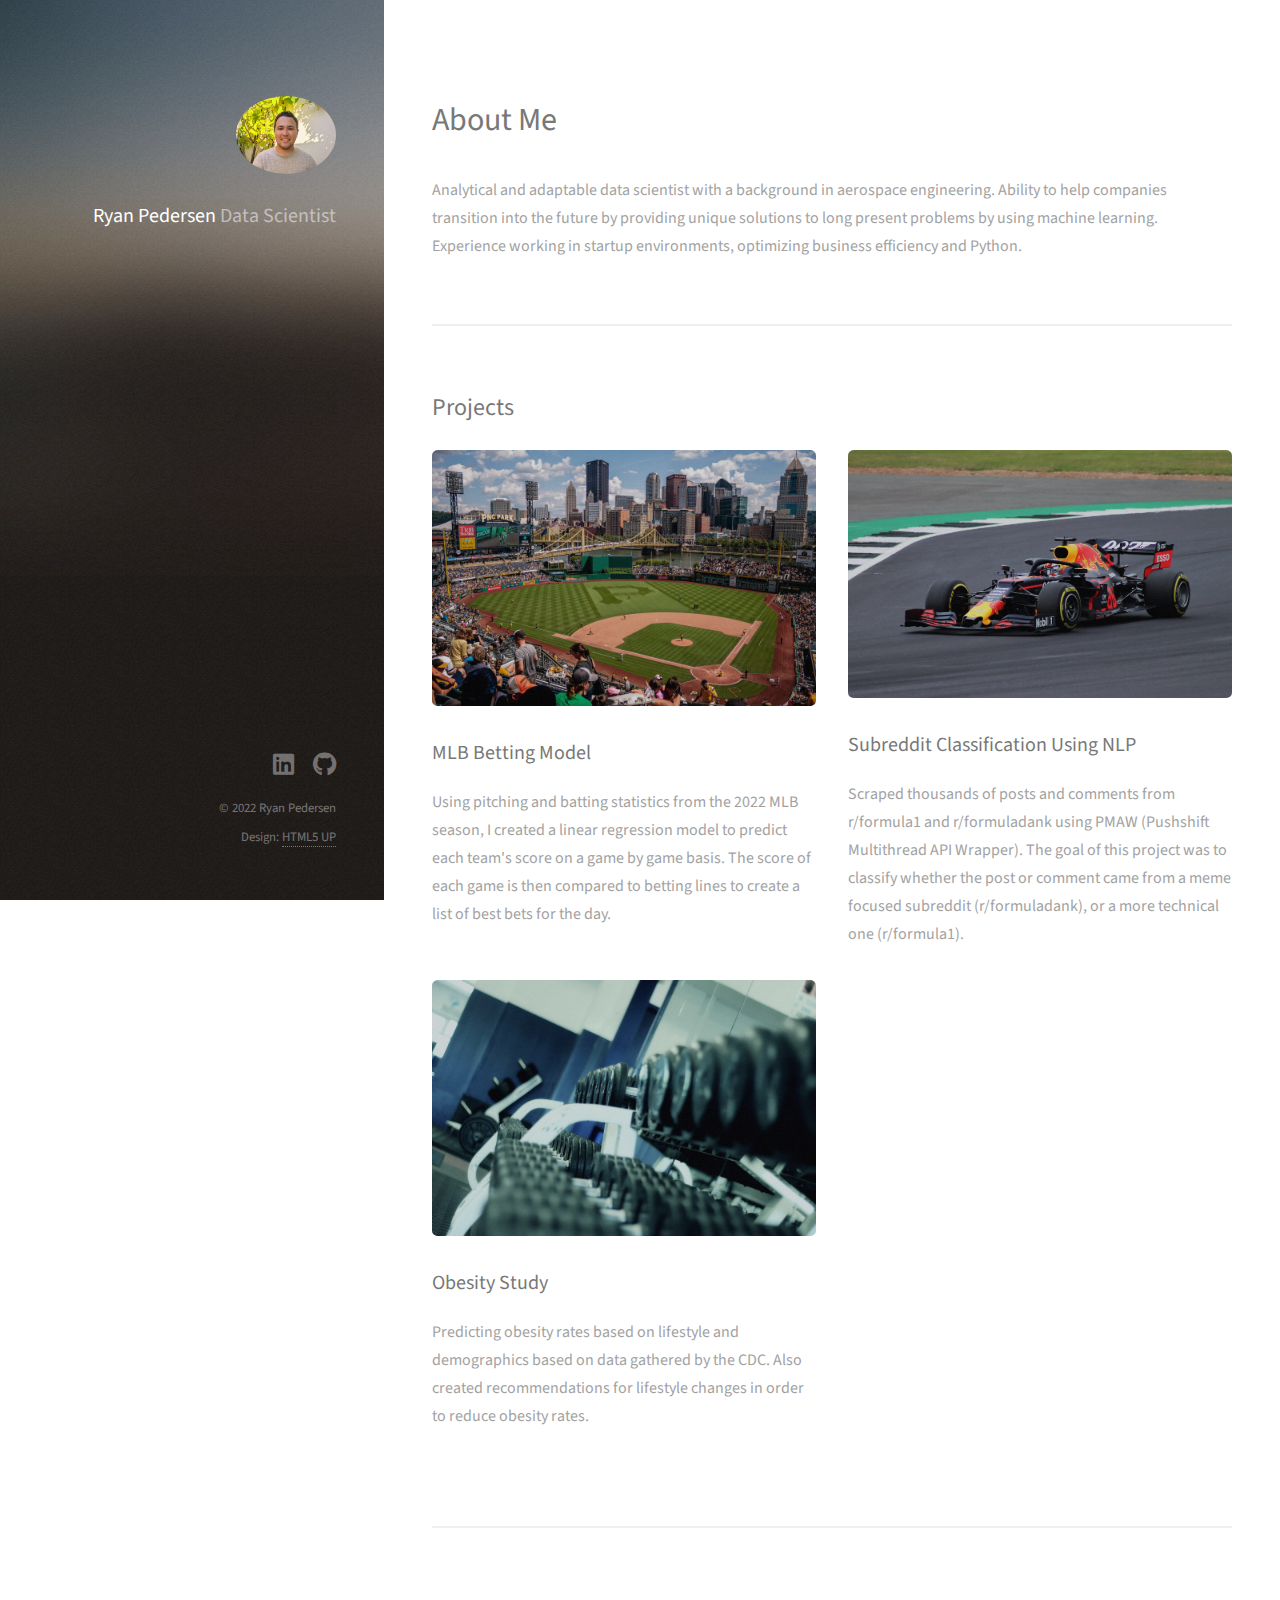
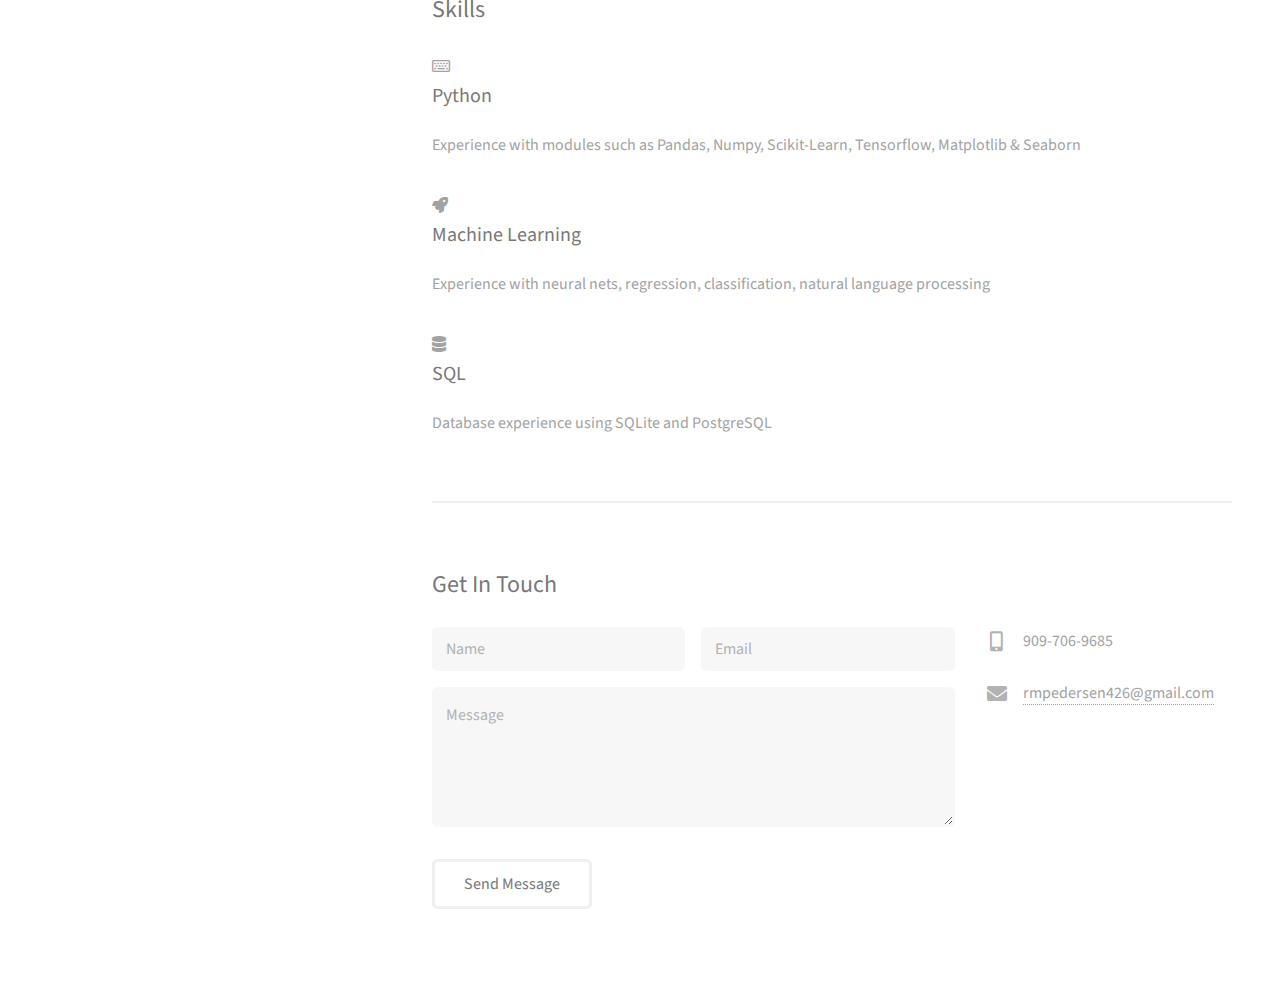
==== commit cc3f812f: "New template" ====
--- a/index.html
+++ b/index.html
@@ -1,6 +1,6 @@
 <!DOCTYPE HTML>
 <!--
-	Editorial by HTML5 UP
+	Strata by HTML5 UP
 	html5up.net | @ajlkn
 	Free for personal and commercial use under the CCA 3.0 license (html5up.net/license)
 -->
@@ -13,216 +13,444 @@
 	</head>
 	<body class="is-preload">
 
-		<!-- Wrapper -->
-			<div id="wrapper">
-
-				<!-- Main -->
-					<div id="main">
-						<div class="inner">
-
-							<!-- Header -->
-								<header id="header">
-									<a href="index.html" class="logo"><strong>Ryan Pedersen</strong></a>
+		<!-- Header -->
+			<header id="header">
+				<div class="inner">
+					<a href="#" class="image avatar"><img src="images/profile_pic.jpg" alt="" /></a>
+					<h1><strong>Ryan Pedersen</strong><br />
+					Data Scientist<br />
+					</a></h1>
+				</div>
+			</header>
+
+		<!-- Main -->
+			<div id="main">
+
+				<!-- One -->
+					<section id="one">
+						<header class="major">
+							<h2>About Me</h2>
+						</header>
+						<p>Analytical and adaptable data scientist with a background in aerospace engineering. Ability to help companies transition into the future by providing unique solutions to long present problems by using machine learning. Experience working in startup environments, optimizing business efficiency and Python.</p>
+					</section>
+
+				<!-- Two -->
+					<section id="two">
+						<h2>Projects</h2>
+						<div class="row">
+							<article class="col-6 col-12-xsmall">
+								<a href="https://github.com/rmpeders/mlb_betting_model" class="image fit thumb"><img src="images/baseball.jpg" alt="" /></a>
+								<h3>MLB Betting Model</h3>
+								<p>Using pitching and batting statistics from the 2022 MLB season, I created a linear regression model to predict each team's score on a game by game basis. The score of each game is then compared to betting lines to create a list of best bets for the day.</p>
+							</article>
+							<article class="col-6 col-12-xsmall">
+								<a href="https://github.com/rmpeders/formula1-reddit-nlp" class="image fit thumb"><img src="images/f1.jpg" alt="" /></a>
+								<h3>Subreddit Classification Using NLP</h3>
+								<p>Scraped thousands of posts and comments from r/formula1 and r/formuladank using PMAW (Pushshift Multithread API Wrapper). The goal of this project was to classify whether the post or comment came from a meme focused subreddit (r/formuladank), or a more technical one (r/formula1).</p>
+							</article>
+							<article class="col-6 col-12-xsmall">
+								<a href="https://github.com/rmpeders/project_5_group_2" class="image fit thumb"><img src="images/weights.jpg" alt="" /></a>
+								<h3>Obesity Study</h3>
+								<p>Predicting obesity rates based on lifestyle and demographics based on data gathered by the CDC. Also created recommendations for lifestyle changes in order to reduce obesity rates.</p>
+							</article>
+						</div>
+					</section>
+					<!-- Section -->
+						<section id="three">
+							<h2>Skills</h2>
+							<header class="row">
+							</header>
+							<div class="features">
+								<article>
+									<span class="icon fa-keyboard"></span>
+									<div class="content">
+										<h3>Python</h3>
+										<p>Experience with modules such as Pandas, Numpy, Scikit-Learn, Tensorflow, Matplotlib & Seaborn</p>
+									</div>
+								</article>
+								<article>
+									<span class="icon solid fa-rocket"></span>
+									<div class="content">
+										<h3>Machine Learning</h3>
+										<p>Experience with neural nets, regression, classification, natural language processing</p>
+									</div>
+								</article>
+								<article>
+									<span class="icon solid fa-database"></span>
+									<div class="content">
+										<h3>SQL</h3>
+										<p>Database experience using SQLite and PostgreSQL</p>
+									</div>
+								</article>
+								</div>
+							</section>
+				<!-- Three -->
+					<section id="four">
+						<h2>Get In Touch</h2>
+						<div class="row">
+							<div class="col-8 col-12-small">
+								<form method="post" action="https://formspree.io/f/mlevdlqp">
+									<div class="row gtr-uniform gtr-50">
+										<div class="col-6 col-12-xsmall"><input type="text" name="name" id="name" placeholder="Name" /></div>
+										<div class="col-6 col-12-xsmall"><input type="email" name="email" id="email" placeholder="Email" /></div>
+										<div class="col-12"><textarea name="message" id="message" placeholder="Message" rows="4"></textarea></div>
+									</div>
+								</form>
+								<ul class="actions">
+									<li><input type="submit" value="Send Message" /></li>
+								</ul>
+							</div>
+							<div class="col-4 col-12-small">
+								<ul class="labeled-icons">
+									<li>
+										<h3 class="icon solid fa-mobile-alt"><span class="label">Phone</span></h3>
+										909-706-9685
+									</li>
+									<li>
+										<h3 class="icon solid fa-envelope"><span class="label">Email</span></h3>
+										<a href="#">rmpedersen426@gmail.com</a>
+									</li>
+								</ul>
+							</div>
+						</div>
+					</section>
+
+				<!-- Four -->
+				<!--
+					<section id="four">
+						<h2>Elements</h2>
+
+						<section>
+							<h4>Text</h4>
+							<p>This is <b>bold</b> and this is <strong>strong</strong>. This is <i>italic</i> and this is <em>emphasized</em>.
+							This is <sup>superscript</sup> text and this is <sub>subscript</sub> text.
+							This is <u>underlined</u> and this is code: <code>for (;;) { ... }</code>. Finally, <a href="#">this is a link</a>.</p>
+							<hr />
+							<header>
+								<h4>Heading with a Subtitle</h4>
+								<p>Lorem ipsum dolor sit amet nullam id egestas urna aliquam</p>
+							</header>
+							<p>Nunc lacinia ante nunc ac lobortis. Interdum adipiscing gravida odio porttitor sem non mi integer non faucibus ornare mi ut ante amet placerat aliquet. Volutpat eu sed ante lacinia sapien lorem accumsan varius montes viverra nibh in adipiscing blandit tempus accumsan.</p>
+							<header>
+								<h5>Heading with a Subtitle</h5>
+								<p>Lorem ipsum dolor sit amet nullam id egestas urna aliquam</p>
+							</header>
+							<p>Nunc lacinia ante nunc ac lobortis. Interdum adipiscing gravida odio porttitor sem non mi integer non faucibus ornare mi ut ante amet placerat aliquet. Volutpat eu sed ante lacinia sapien lorem accumsan varius montes viverra nibh in adipiscing blandit tempus accumsan.</p>
+							<hr />
+							<h2>Heading Level 2</h2>
+							<h3>Heading Level 3</h3>
+							<h4>Heading Level 4</h4>
+							<h5>Heading Level 5</h5>
+							<h6>Heading Level 6</h6>
+							<hr />
+							<h5>Blockquote</h5>
+							<blockquote>Fringilla nisl. Donec accumsan interdum nisi, quis tincidunt felis sagittis eget tempus euismod. Vestibulum ante ipsum primis in faucibus vestibulum. Blandit adipiscing eu felis iaculis volutpat ac adipiscing accumsan faucibus. Vestibulum ante ipsum primis in faucibus lorem ipsum dolor sit amet nullam adipiscing eu felis.</blockquote>
+							<h5>Preformatted</h5>
+							<pre><code>i = 0;
+
+while (!deck.isInOrder()) {
+print 'Iteration ' + i;
+deck.shuffle();
+i++;
+}
+
+print 'It took ' + i + ' iterations to sort the deck.';</code></pre>
+						</section>
+
+						<section>
+							<h4>Lists</h4>
+							<div class="row">
+								<div class="col-6 col-12-xsmall">
+									<h5>Unordered</h5>
+									<ul>
+										<li>Dolor pulvinar etiam magna etiam.</li>
+										<li>Sagittis adipiscing lorem eleifend.</li>
+										<li>Felis enim feugiat dolore viverra.</li>
+									</ul>
+									<h5>Alternate</h5>
+									<ul class="alt">
+										<li>Dolor pulvinar etiam magna etiam.</li>
+										<li>Sagittis adipiscing lorem eleifend.</li>
+										<li>Felis enim feugiat dolore viverra.</li>
+									</ul>
+								</div>
+								<div class="col-6 col-12-xsmall">
+									<h5>Ordered</h5>
+									<ol>
+										<li>Dolor pulvinar etiam magna etiam.</li>
+										<li>Etiam vel felis at lorem sed viverra.</li>
+										<li>Felis enim feugiat dolore viverra.</li>
+										<li>Dolor pulvinar etiam magna etiam.</li>
+										<li>Etiam vel felis at lorem sed viverra.</li>
+										<li>Felis enim feugiat dolore viverra.</li>
+									</ol>
+									<h5>Icons</h5>
 									<ul class="icons">
-										<li><a href="https://www.linkedin.com/in/rmpeders/" class="icon brands fa-linkedin"><span class="label">LinkedIn</span></a></li>
-										<li><a href="https://github.com/rmpeders" class="icon brands fa-github"><span class="label">Github</span></a></li>
-										
-									</ul>
-								</header>
-
-							<!-- Banner -->
-								<section id="banner">
-									<div class="content">
-										<header>
-											<h1>ABOUT ME</h1>
-										</header>
-										<p>I am a data scientist with a background in aerospace engineering who is passionate about utilizing data to make informed decisions that improve business performance.</p>
+										<li><a href="#" class="icon brands fa-twitter"><span class="label">Twitter</span></a></li>
+										<li><a href="#" class="icon brands fa-facebook-f"><span class="label">Facebook</span></a></li>
+										<li><a href="#" class="icon brands fa-instagram"><span class="label">Instagram</span></a></li>
+										<li><a href="#" class="icon brands fa-github"><span class="label">Github</span></a></li>
+										<li><a href="#" class="icon brands fa-dribbble"><span class="label">Dribbble</span></a></li>
+										<li><a href="#" class="icon brands fa-tumblr"><span class="label">Tumblr</span></a></li>
+									</ul>
+								</div>
+							</div>
+							<h5>Actions</h5>
+							<ul class="actions">
+								<li><a href="#" class="button primary">Default</a></li>
+								<li><a href="#" class="button">Default</a></li>
+							</ul>
+							<ul class="actions small">
+								<li><a href="#" class="button primary small">Small</a></li>
+								<li><a href="#" class="button small">Small</a></li>
+							</ul>
+							<div class="row">
+								<div class="col-6 col-12-small">
+									<ul class="actions stacked">
+										<li><a href="#" class="button primary">Default</a></li>
+										<li><a href="#" class="button">Default</a></li>
+									</ul>
+								</div>
+								<div class="col-6 col-12-small">
+									<ul class="actions stacked">
+										<li><a href="#" class="button primary small">Small</a></li>
+										<li><a href="#" class="button small">Small</a></li>
+									</ul>
+								</div>
+								<div class="col-6 col-12-small">
+									<ul class="actions stacked">
+										<li><a href="#" class="button primary fit">Default</a></li>
+										<li><a href="#" class="button fit">Default</a></li>
+									</ul>
+								</div>
+								<div class="col-6 col-12-small">
+									<ul class="actions stacked">
+										<li><a href="#" class="button primary small fit">Small</a></li>
+										<li><a href="#" class="button small fit">Small</a></li>
+									</ul>
+								</div>
+							</div>
+						</section>
+
+						<section>
+							<h4>Table</h4>
+							<h5>Default</h5>
+							<div class="table-wrapper">
+								<table>
+									<thead>
+										<tr>
+											<th>Name</th>
+											<th>Description</th>
+											<th>Price</th>
+										</tr>
+									</thead>
+									<tbody>
+										<tr>
+											<td>Item One</td>
+											<td>Ante turpis integer aliquet porttitor.</td>
+											<td>29.99</td>
+										</tr>
+										<tr>
+											<td>Item Two</td>
+											<td>Vis ac commodo adipiscing arcu aliquet.</td>
+											<td>19.99</td>
+										</tr>
+										<tr>
+											<td>Item Three</td>
+											<td> Morbi faucibus arcu accumsan lorem.</td>
+											<td>29.99</td>
+										</tr>
+										<tr>
+											<td>Item Four</td>
+											<td>Vitae integer tempus condimentum.</td>
+											<td>19.99</td>
+										</tr>
+										<tr>
+											<td>Item Five</td>
+											<td>Ante turpis integer aliquet porttitor.</td>
+											<td>29.99</td>
+										</tr>
+									</tbody>
+									<tfoot>
+										<tr>
+											<td colspan="2"></td>
+											<td>100.00</td>
+										</tr>
+									</tfoot>
+								</table>
+							</div>
+
+							<h5>Alternate</h5>
+							<div class="table-wrapper">
+								<table class="alt">
+									<thead>
+										<tr>
+											<th>Name</th>
+											<th>Description</th>
+											<th>Price</th>
+										</tr>
+									</thead>
+									<tbody>
+										<tr>
+											<td>Item One</td>
+											<td>Ante turpis integer aliquet porttitor.</td>
+											<td>29.99</td>
+										</tr>
+										<tr>
+											<td>Item Two</td>
+											<td>Vis ac commodo adipiscing arcu aliquet.</td>
+											<td>19.99</td>
+										</tr>
+										<tr>
+											<td>Item Three</td>
+											<td> Morbi faucibus arcu accumsan lorem.</td>
+											<td>29.99</td>
+										</tr>
+										<tr>
+											<td>Item Four</td>
+											<td>Vitae integer tempus condimentum.</td>
+											<td>19.99</td>
+										</tr>
+										<tr>
+											<td>Item Five</td>
+											<td>Ante turpis integer aliquet porttitor.</td>
+											<td>29.99</td>
+										</tr>
+									</tbody>
+									<tfoot>
+										<tr>
+											<td colspan="2"></td>
+											<td>100.00</td>
+										</tr>
+									</tfoot>
+								</table>
+							</div>
+						</section>
+
+						<section>
+							<h4>Buttons</h4>
+							<ul class="actions">
+								<li><a href="#" class="button primary">Primary</a></li>
+								<li><a href="#" class="button">Default</a></li>
+							</ul>
+							<ul class="actions">
+								<li><a href="#" class="button large">Large</a></li>
+								<li><a href="#" class="button">Default</a></li>
+								<li><a href="#" class="button small">Small</a></li>
+							</ul>
+							<ul class="actions fit">
+								<li><a href="#" class="button primary fit">Fit</a></li>
+								<li><a href="#" class="button fit">Fit</a></li>
+							</ul>
+							<ul class="actions fit small">
+								<li><a href="#" class="button primary fit small">Fit + Small</a></li>
+								<li><a href="#" class="button fit small">Fit + Small</a></li>
+							</ul>
+							<ul class="actions">
+								<li><a href="#" class="button primary icon solid fa-download">Icon</a></li>
+								<li><a href="#" class="button icon solid fa-download">Icon</a></li>
+							</ul>
+							<ul class="actions">
+								<li><span class="button primary disabled">Primary</span></li>
+								<li><span class="button disabled">Default</span></li>
+							</ul>
+						</section>
+
+						<section>
+							<h4>Form</h4>
+							<form method="post" action="#">
+								<div class="row gtr-uniform gtr-50">
+									<div class="col-6 col-12-xsmall">
+										<input type="text" name="demo-name" id="demo-name" value="" placeholder="Name" />
+									</div>
+									<div class="col-6 col-12-xsmall">
+										<input type="email" name="demo-email" id="demo-email" value="" placeholder="Email" />
+									</div>
+									<div class="col-12">
+										<select name="demo-category" id="demo-category">
+											<option value="">- Category -</option>
+											<option value="1">Manufacturing</option>
+											<option value="1">Shipping</option>
+											<option value="1">Administration</option>
+											<option value="1">Human Resources</option>
+										</select>
+									</div>
+									<div class="col-4 col-12-small">
+										<input type="radio" id="demo-priority-low" name="demo-priority" checked>
+										<label for="demo-priority-low">Low Priority</label>
+									</div>
+									<div class="col-4 col-12-small">
+										<input type="radio" id="demo-priority-normal" name="demo-priority">
+										<label for="demo-priority-normal">Normal Priority</label>
+									</div>
+									<div class="col-4 col-12-small">
+										<input type="radio" id="demo-priority-high" name="demo-priority">
+										<label for="demo-priority-high">High Priority</label>
+									</div>
+									<div class="col-6 col-12-small">
+										<input type="checkbox" id="demo-copy" name="demo-copy">
+										<label for="demo-copy">Email me a copy of this message</label>
+									</div>
+									<div class="col-6 col-12-small">
+										<input type="checkbox" id="demo-human" name="demo-human" checked>
+										<label for="demo-human">I am a human and not a robot</label>
+									</div>
+									<div class="col-12">
+										<textarea name="demo-message" id="demo-message" placeholder="Enter your message" rows="6"></textarea>
+									</div>
+									<div class="col-12">
 										<ul class="actions">
-											<li><a href="#" class="button big">Learn More</a></li>
+											<li><input type="submit" value="Send Message" class="primary" /></li>
+											<li><input type="reset" value="Reset" /></li>
 										</ul>
 									</div>
-									<span class="image object">
-										<img src="images/pic10.jpg" alt="" />
-									</span>
-								</section>
-
-							<!-- Section -->
-								<section>
-									<header class="major">
-										<h2>Skills</h2>
-									</header>
-									<div class="features">
-										<article>
-											<span class="icon fa-keyboard"></span>
-											<div class="content">
-												<h3>Python</h3>
-												<p>Experience with modules such as Pandas, Numpy, Scikit-Learn, Tensorflow, Matplotlib & Seaborn</p>
-											</div>
-										</article>
-										<article>
-											<span class="icon solid fa-database"></span>
-											<div class="content">
-												<h3>SQL</h3>
-												<p>SQLite and PostgreSQL</p>
-											</div>
-										</article>
-										<article>
-											<span class="icon solid fa-rocket"></span>
-											<div class="content">
-												<h3>Machine Learning</h3>
-												<p>Experience with neural nets, regression, classification, natural language processing</p>
-											</div>
-										</article>
-										<article>
-											<span class="icon brands fa-github-square"></span>
-											<div class="content">
-												<h3>Git</h3>
-												<p>Git stuff</p>
-											</div>
-										</article>
-									</div>
-								</section>
-
-							<!-- Section -->
-								<section>
-									<header class="major">
-										<h2>Projects</h2>
-									</header>
-									<div class="posts">
-										<article>
-											<a href="#" class="image"><img src="images/pic01.jpg" alt="" /></a>
-											<h3>MLB Betting Model</h3>
-											<p>Using pitching and batting statistics from the 2022 MLB season, I created a linear regression model to predict each team's score on a game by game basis. The score of each game is then compared to betting lines to create a list of best bets for the day. </p>
-											<ul class="actions">
-												<li><a href="https://github.com/rmpeders/mlb_betting_model" class="button">Github Repo</a></li>
-											</ul>
-										</article>
-										<article>
-											<a href="#" class="image"><img src="images/pic02.jpg" alt="" /></a>
-											<h3>Subreddit Classification Using NLP</h3>
-											<p>Scraped thousands of posts and comments from r/formula1 and r/formuladank using PMAW (Pushshift Multithread API Wrapper). The goal of this project was to classify whether the post or comment came from a meme focused subreddit (r/formuladank), or a more technical one (r/formula1).</p>
-											<ul class="actions">
-												<li><a href="#" class="button">Github Repo</a></li>
-											</ul>
-										</article>
-										<article>
-											<a href="#" class="image"><img src="images/pic03.jpg" alt="" /></a>
-											<h3>Obesity Study</h3>
-											<p>Predicting obesity rates based on lifestyle and demographics based on data gathered by the CDC. Also created recommendations for lifestyle changes in order to reduce obesity rates.</p>
-											<ul class="actions">
-												<li><a href="#" class="button">More</a></li>
-											</ul>
-										</article>
-										<article>
-											<a href="#" class="image"><img src="images/pic04.jpg" alt="" /></a>
-											<h3>Sed etiam facilis</h3>
-											<p>Aenean ornare velit lacus, ac varius enim lorem ullamcorper dolore. Proin aliquam facilisis ante interdum. Sed nulla amet lorem feugiat tempus aliquam.</p>
-											<ul class="actions">
-												<li><a href="#" class="button">More</a></li>
-											</ul>
-										</article>
-									</div>
-								</section>
-								
-												<!-- Form -->
-												<h3>Contact Me</h3>
-
-												<form method="post" action="#">
-													<div class="row gtr-uniform">
-														<div class="col-6 col-12-xsmall">
-															<input type="text" name="demo-name" id="demo-name" value="" placeholder="Name" />
-														</div>
-														<div class="col-6 col-12-xsmall">
-															<input type="email" name="demo-email" id="demo-email" value="" placeholder="Email" />
-														</div>
-														<!-- Break -->
-														<div class="col-12">
-															<textarea name="demo-message" id="demo-message" placeholder="Enter your message" rows="6"></textarea>
-														</div>
-														<!-- Break -->
-														<div class="col-12">
-															<ul class="actions">
-																<li><input type="submit" value="Send Message" class="primary" /></li>
-																<li><input type="reset" value="Reset" /></li>
-															</ul>
-														</div>
-													</div>
-												</form>
-						</div>
-					</div>
-
-				<!-- Sidebar -->
-					<div id="sidebar">
-						<div class="inner">
-
-							<!-- Search -->
-								<section id="search" class="alt">
-									<form method="post" action="#">
-										<input type="text" name="query" id="query" placeholder="Search" />
-									</form>
-								</section>
-
-							<!-- Menu -->
-								<nav id="menu">
-									<header class="major">
-										<h2>Menu</h2>
-									</header>
-									<ul>
-										<li><a href="index.html">About</a></li>
-										<li><a href="generic.html">Projects</a></li>
-										<li><a href="elements.html">Contact</a></li>
-									</ul>
-								</nav>
-
-							<!-- Section -->
-								<section>
-									<header class="major">
-										<h2>Ante interdum</h2>
-									</header>
-									<div class="mini-posts">
-										<article>
-											<a href="#" class="image"><img src="images/pic07.jpg" alt="" /></a>
-											<p>Aenean ornare velit lacus, ac varius enim lorem ullamcorper dolore aliquam.</p>
-										</article>
-										<article>
-											<a href="#" class="image"><img src="images/pic08.jpg" alt="" /></a>
-											<p>Aenean ornare velit lacus, ac varius enim lorem ullamcorper dolore aliquam.</p>
-										</article>
-										<article>
-											<a href="#" class="image"><img src="images/pic09.jpg" alt="" /></a>
-											<p>Aenean ornare velit lacus, ac varius enim lorem ullamcorper dolore aliquam.</p>
-										</article>
-									</div>
-									<ul class="actions">
-										<li><a href="#" class="button">More</a></li>
-									</ul>
-								</section>
-
-							<!-- Section -->
-								<section>
-									<header class="major">
-										<h2>Get in touch</h2>
-									</header>
-									<p></p>
-									<ul class="contact">
-										<li class="icon solid fa-envelope"><a href="#">rmpedersen426@gmail.com</a></li>
-										<li class="icon solid fa-phone">(909) 706-9685</li>
-										<li class="icon brands fa-linkedin"><a href="https://www.linkedin.com/in/rmpeders/">Linkedin</a></li>
-									</ul>
-								</section>
-
-							<!-- Footer -->
-								<footer id="footer">
-									<p class="copyright">&copy; Untitled. All rights reserved. Demo Images: <a href="https://unsplash.com">Unsplash</a>. Design: <a href="https://html5up.net">HTML5 UP</a>.</p>
-								</footer>
-
-						</div>
-					</div>
+								</div>
+							</form>
+						</section>
+
+						<section>
+							<h4>Image</h4>
+							<h5>Fit</h5>
+							<div class="box alt">
+								<div class="row gtr-50 gtr-uniform">
+									<div class="col-12"><span class="image fit"><img src="images/fulls/05.jpg" alt="" /></span></div>
+									<div class="col-4"><span class="image fit"><img src="images/thumbs/01.jpg" alt="" /></span></div>
+									<div class="col-4"><span class="image fit"><img src="images/thumbs/02.jpg" alt="" /></span></div>
+									<div class="col-4"><span class="image fit"><img src="images/thumbs/03.jpg" alt="" /></span></div>
+									<div class="col-4"><span class="image fit"><img src="images/thumbs/04.jpg" alt="" /></span></div>
+									<div class="col-4"><span class="image fit"><img src="images/thumbs/05.jpg" alt="" /></span></div>
+									<div class="col-4"><span class="image fit"><img src="images/thumbs/06.jpg" alt="" /></span></div>
+									<div class="col-4"><span class="image fit"><img src="images/thumbs/03.jpg" alt="" /></span></div>
+									<div class="col-4"><span class="image fit"><img src="images/thumbs/02.jpg" alt="" /></span></div>
+									<div class="col-4"><span class="image fit"><img src="images/thumbs/01.jpg" alt="" /></span></div>
+								</div>
+							</div>
+							<h5>Left &amp; Right</h5>
+							<p><span class="image left"><img src="images/avatar.jpg" alt="" /></span>Fringilla nisl. Donec accumsan interdum nisi, quis tincidunt felis sagittis eget. tempus euismod. Vestibulum ante ipsum primis in faucibus vestibulum. Blandit adipiscing eu felis iaculis volutpat ac adipiscing accumsan eu faucibus. Integer ac pellentesque praesent tincidunt felis sagittis eget. tempus euismod. Vestibulum ante ipsum primis in faucibus vestibulum. Blandit adipiscing eu felis iaculis volutpat ac adipiscing accumsan eu faucibus. Integer ac pellentesque praesent. Donec accumsan interdum nisi, quis tincidunt felis sagittis eget. tempus euismod. Vestibulum ante ipsum primis in faucibus vestibulum. Blandit adipiscing eu felis iaculis volutpat ac adipiscing accumsan eu faucibus. Integer ac pellentesque praesent tincidunt felis sagittis eget. tempus euismod. Vestibulum ante ipsum primis in faucibus vestibulum. Blandit adipiscing eu felis iaculis volutpat ac adipiscing accumsan eu faucibus. Integer ac pellentesque praesent.</p>
+							<p><span class="image right"><img src="images/avatar.jpg" alt="" /></span>Fringilla nisl. Donec accumsan interdum nisi, quis tincidunt felis sagittis eget. tempus euismod. Vestibulum ante ipsum primis in faucibus vestibulum. Blandit adipiscing eu felis iaculis volutpat ac adipiscing accumsan eu faucibus. Integer ac pellentesque praesent tincidunt felis sagittis eget. tempus euismod. Vestibulum ante ipsum primis in faucibus vestibulum. Blandit adipiscing eu felis iaculis volutpat ac adipiscing accumsan eu faucibus. Integer ac pellentesque praesent. Donec accumsan interdum nisi, quis tincidunt felis sagittis eget. tempus euismod. Vestibulum ante ipsum primis in faucibus vestibulum. Blandit adipiscing eu felis iaculis volutpat ac adipiscing accumsan eu faucibus. Integer ac pellentesque praesent tincidunt felis sagittis eget. tempus euismod. Vestibulum ante ipsum primis in faucibus vestibulum. Blandit adipiscing eu felis iaculis volutpat ac adipiscing accumsan eu faucibus. Integer ac pellentesque praesent.</p>
+						</section>
+
+					</section>
+				-->
 
 			</div>
+
+		<!-- Footer -->
+			<footer id="footer">
+				<div class="inner">
+					<ul class="icons">
+						<li><a href="https://www.linkedin.com/in/rmpeders/" class="icon brands fa-linkedin"><span class="label">LinkedIn</span></a></li>
+						<li><a href="https://github.com/rmpeders" class="icon brands fa-github"><span class="label">Github</span></a></li>
+					</ul>
+					<ul class="copyright">
+						<li>&copy; 2022 Ryan Pedersen</li><li>Design: <a href="http://html5up.net">HTML5 UP</a></li>
+					</ul>
+				</div>
+			</footer>
 
 		<!-- Scripts -->
 			<script src="assets/js/jquery.min.js"></script>
+			<script src="assets/js/jquery.poptrox.min.js"></script>
 			<script src="assets/js/browser.min.js"></script>
 			<script src="assets/js/breakpoints.min.js"></script>
 			<script src="assets/js/util.js"></script>
--- a/assets/css/main.css
+++ b/assets/css/main.css
@@ -1,10 +1,12 @@
-@import url(fontawesome-all.min.css);
-@import url("https://fonts.googleapis.com/css?family=Open+Sans:400,600,400italic,600italic|Roboto+Slab:400,700");
+@import url("fontawesome-all.min.css");
+@import url("https://fonts.googleapis.com/css?family=Source+Sans+Pro:400,400italic");
+
 /*
-	Editorial by HTML5 UP
+	Strata by HTML5 UP
 	html5up.net | @ajlkn
 	Free for personal and commercial use under the CCA 3.0 license (html5up.net/license)
 */
+
 html, body, div, span, applet, object,
 iframe, h1, h2, h3, h4, h5, h6, p, blockquote,
 pre, a, abbr, acronym, address, big, cite,
@@ -16,2258 +18,3204 @@
 canvas, details, embed, figure, figcaption,
 footer, header, hgroup, menu, nav, output, ruby,
 section, summary, time, mark, audio, video {
-  margin: 0;
-  padding: 0;
-  border: 0;
-  font-size: 100%;
-  font: inherit;
-  vertical-align: baseline; }
+	margin: 0;
+	padding: 0;
+	border: 0;
+	font-size: 100%;
+	font: inherit;
+	vertical-align: baseline;}
 
 article, aside, details, figcaption, figure,
 footer, header, hgroup, menu, nav, section {
-  display: block; }
+	display: block;}
 
 body {
-  line-height: 1; }
+	line-height: 1;
+}
 
 ol, ul {
-  list-style: none; }
+	list-style: none;
+}
 
 blockquote, q {
-  quotes: none; }
-  blockquote:before, blockquote:after, q:before, q:after {
-    content: '';
-    content: none; }
+	quotes: none;
+}
+
+	blockquote:before, blockquote:after, q:before, q:after {
+		content: '';
+		content: none;
+	}
 
 table {
-  border-collapse: collapse;
-  border-spacing: 0; }
+	border-collapse: collapse;
+	border-spacing: 0;
+}
 
 body {
-  -webkit-text-size-adjust: none; }
+	-webkit-text-size-adjust: none;
+}
 
 mark {
-  background-color: transparent;
-  color: inherit; }
+	background-color: transparent;
+	color: inherit;
+}
 
 input::-moz-focus-inner {
-  border: 0;
-  padding: 0; }
+	border: 0;
+	padding: 0;
+}
 
 input, select, textarea {
-  -moz-appearance: none;
-  -webkit-appearance: none;
-  -ms-appearance: none;
-  appearance: none; }
+	-moz-appearance: none;
+	-webkit-appearance: none;
+	-ms-appearance: none;
+	appearance: none;
+}
 
 /* Basic */
-@-ms-viewport {
-  width: device-width; }
-
-body {
-  -ms-overflow-style: scrollbar; }
-
-@media screen and (max-width: 480px) {
-  html, body {
-    min-width: 320px; } }
-
-html {
-  box-sizing: border-box; }
-
-*, *:before, *:after {
-  box-sizing: inherit; }
-
-body {
-  background: #ffffff; }
-  body.is-preload *, body.is-preload *:before, body.is-preload *:after, body.is-resizing *, body.is-resizing *:before, body.is-resizing *:after {
-    -moz-animation: none !important;
-    -webkit-animation: none !important;
-    -ms-animation: none !important;
-    animation: none !important;
-    -moz-transition: none !important;
-    -webkit-transition: none !important;
-    -ms-transition: none !important;
-    transition: none !important; }
-
-/* Type */
-body, input, select, textarea {
-  color: #7f888f;
-  font-family: "Open Sans", sans-serif;
-  font-size: 13pt;
-  font-weight: 400;
-  line-height: 1.65; }
-  @media screen and (max-width: 1680px) {
-    body, input, select, textarea {
-      font-size: 11pt; } }
-  @media screen and (max-width: 1280px) {
-    body, input, select, textarea {
-      font-size: 10pt; } }
-  @media screen and (max-width: 360px) {
-    body, input, select, textarea {
-      font-size: 9pt; } }
-
-a {
-  -moz-transition: color 0.2s ease-in-out, border-bottom-color 0.2s ease-in-out;
-  -webkit-transition: color 0.2s ease-in-out, border-bottom-color 0.2s ease-in-out;
-  -ms-transition: color 0.2s ease-in-out, border-bottom-color 0.2s ease-in-out;
-  transition: color 0.2s ease-in-out, border-bottom-color 0.2s ease-in-out;
-  border-bottom: dotted 1px;
-  color: #4851d8;
-  text-decoration: none; }
-  a:hover {
-    border-bottom-color: #4851d8;
-    color: #4851d8 !important; }
-    a:hover strong {
-      color: inherit; }
-
-strong, b {
-  color: #3d4449;
-  font-weight: 600; }
-
-em, i {
-  font-style: italic; }
-
-p {
-  margin: 0 0 2em 0; }
-
-h1, h2, h3, h4, h5, h6 {
-  color: #3d4449;
-  font-family: "Roboto Slab", serif;
-  font-weight: 700;
-  line-height: 1.5;
-  margin: 0 0 1em 0; }
-  h1 a, h2 a, h3 a, h4 a, h5 a, h6 a {
-    color: inherit;
-    text-decoration: none;
-    border-bottom: 0; }
-
-h1 {
-  font-size: 4em;
-  margin: 0 0 0.5em 0;
-  line-height: 1.3; }
-
-h2 {
-  font-size: 1.75em; }
-
-h3 {
-  font-size: 1.25em; }
-
-h4 {
-  font-size: 1.1em; }
-
-h5 {
-  font-size: 0.9em; }
-
-h6 {
-  font-size: 0.7em; }
-
-@media screen and (max-width: 1680px) {
-  h1 {
-    font-size: 3.5em; } }
-
-@media screen and (max-width: 980px) {
-  h1 {
-    font-size: 3.25em; } }
-
-@media screen and (max-width: 736px) {
-  h1 {
-    font-size: 2em;
-    line-height: 1.4; }
-  h2 {
-    font-size: 1.5em; } }
-
-sub {
-  font-size: 0.8em;
-  position: relative;
-  top: 0.5em; }
-
-sup {
-  font-size: 0.8em;
-  position: relative;
-  top: -0.5em; }
-
-blockquote {
-  border-left: solid 3px rgba(210, 215, 217, 0.75);
-  font-style: italic;
-  margin: 0 0 2em 0;
-  padding: 0.5em 0 0.5em 2em; }
-
-code {
-  background: rgba(230, 235, 237, 0.25);
-  border-radius: 0.375em;
-  border: solid 1px rgba(210, 215, 217, 0.75);
-  font-family: "Courier New", monospace;
-  font-size: 0.9em;
-  margin: 0 0.25em;
-  padding: 0.25em 0.65em; }
-
-pre {
-  -webkit-overflow-scrolling: touch;
-  font-family: "Courier New", monospace;
-  font-size: 0.9em;
-  margin: 0 0 2em 0; }
-  pre code {
-    display: block;
-    line-height: 1.75;
-    padding: 1em 1.5em;
-    overflow-x: auto; }
-
-hr {
-  border: 0;
-  border-bottom: solid 1px rgba(210, 215, 217, 0.75);
-  margin: 2em 0; }
-  hr.major {
-    margin: 3em 0; }
-
-.align-left {
-  text-align: left; }
-
-.align-center {
-  text-align: center; }
-
-.align-right {
-  text-align: right; }
+
+	html {
+		box-sizing: border-box;
+	}
+
+	*, *:before, *:after {
+		box-sizing: inherit;
+	}
+
+	body {
+		background: #fff;
+	}
+
+		body.is-preload *, body.is-preload *:before, body.is-preload *:after {
+			-moz-animation: none !important;
+			-webkit-animation: none !important;
+			-ms-animation: none !important;
+			animation: none !important;
+			-moz-transition: none !important;
+			-webkit-transition: none !important;
+			-ms-transition: none !important;
+			transition: none !important;
+		}
+
+	body, input, select, textarea {
+		color: #a2a2a2;
+		font-family: "Source Sans Pro", Helvetica, sans-serif;
+		font-size: 16pt;
+		font-weight: 400;
+		line-height: 1.75em;
+	}
+
+	a {
+		-moz-transition: color 0.2s ease-in-out, border-color 0.2s ease-in-out;
+		-webkit-transition: color 0.2s ease-in-out, border-color 0.2s ease-in-out;
+		-ms-transition: color 0.2s ease-in-out, border-color 0.2s ease-in-out;
+		transition: color 0.2s ease-in-out, border-color 0.2s ease-in-out;
+		border-bottom: dotted 1px;
+		color: #49bf9d;
+		text-decoration: none;
+	}
+
+		a:hover {
+			border-bottom-color: transparent;
+			color: #49bf9d !important;
+			text-decoration: none;
+		}
+
+	strong, b {
+		color: #787878;
+		font-weight: 400;
+	}
+
+	em, i {
+		font-style: italic;
+	}
+
+	p {
+		margin: 0 0 2em 0;
+	}
+
+	h1, h2, h3, h4, h5, h6 {
+		color: #787878;
+		font-weight: 400;
+		line-height: 1em;
+		margin: 0 0 1em 0;
+	}
+
+		h1 a, h2 a, h3 a, h4 a, h5 a, h6 a {
+			color: inherit;
+			text-decoration: none;
+		}
+
+	h1 {
+		font-size: 2em;
+		line-height: 1.5em;
+	}
+
+	h2 {
+		font-size: 1.5em;
+		line-height: 1.5em;
+	}
+
+	h3 {
+		font-size: 1.25em;
+		line-height: 1.5em;
+	}
+
+	h4 {
+		font-size: 1.1em;
+		line-height: 1.5em;
+	}
+
+	h5 {
+		font-size: 0.9em;
+		line-height: 1.5em;
+	}
+
+	h6 {
+		font-size: 0.7em;
+		line-height: 1.5em;
+	}
+
+	sub {
+		font-size: 0.8em;
+		position: relative;
+		top: 0.5em;
+	}
+
+	sup {
+		font-size: 0.8em;
+		position: relative;
+		top: -0.5em;
+	}
+
+	hr {
+		border: 0;
+		border-bottom: solid 2px #efefef;
+		margin: 2em 0;
+	}
+
+		hr.major {
+			margin: 3em 0;
+		}
+
+	blockquote {
+		border-left: solid 6px #efefef;
+		font-style: italic;
+		margin: 0 0 2em 0;
+		padding: 0.5em 0 0.5em 1.5em;
+	}
+
+	code {
+		background: #f7f7f7;
+		border-radius: 0.35em;
+		border: solid 2px #efefef;
+		font-family: "Courier New", monospace;
+		font-size: 0.9em;
+		margin: 0 0.25em;
+		padding: 0.25em 0.65em;
+	}
+
+	pre {
+		-webkit-overflow-scrolling: touch;
+		font-family: "Courier New", monospace;
+		font-size: 0.9em;
+		margin: 0 0 2em 0;
+	}
+
+		pre code {
+			display: block;
+			line-height: 1.75em;
+			padding: 1em 1.5em;
+			overflow-x: auto;
+		}
+
+	.align-left {
+		text-align: left;
+	}
+
+	.align-center {
+		text-align: center;
+	}
+
+	.align-right {
+		text-align: right;
+	}
+
+/* Container */
+
+	.container {
+		margin: 0 auto;
+		max-width: calc(100% - 4em);
+		width: 100%;
+	}
+
+		.container.xsmall {
+			width: 25%;
+		}
+
+		.container.small {
+			width: 50%;
+		}
+
+		.container.medium {
+			width: 75%;
+		}
+
+		.container.large {
+			width: 125%;
+		}
+
+		.container.xlarge {
+			width: 150%;
+		}
+
+		.container.max {
+			width: 100%;
+		}
+
+		@media screen and (max-width: 980px) {
+
+			.container {
+				width: 100% !important;
+				max-width: 100% !important;
+			}
+
+		}
+
+		@media screen and (max-width: 480px) {
+
+			.container {
+				max-width: calc(100% - 3em);
+			}
+
+		}
 
 /* Row */
-.row {
-  display: flex;
-  flex-wrap: wrap;
-  box-sizing: border-box;
-  align-items: stretch; }
-  .row > * {
-    box-sizing: border-box; }
-  .row.gtr-uniform > * > :last-child {
-    margin-bottom: 0; }
-  .row.aln-left {
-    justify-content: flex-start; }
-  .row.aln-center {
-    justify-content: center; }
-  .row.aln-right {
-    justify-content: flex-end; }
-  .row.aln-top {
-    align-items: flex-start; }
-  .row.aln-middle {
-    align-items: center; }
-  .row.aln-bottom {
-    align-items: flex-end; }
-  .row > .imp {
-    order: -1; }
-  .row > .col-1 {
-    width: 8.33333%; }
-  .row > .off-1 {
-    margin-left: 8.33333%; }
-  .row > .col-2 {
-    width: 16.66667%; }
-  .row > .off-2 {
-    margin-left: 16.66667%; }
-  .row > .col-3 {
-    width: 25%; }
-  .row > .off-3 {
-    margin-left: 25%; }
-  .row > .col-4 {
-    width: 33.33333%; }
-  .row > .off-4 {
-    margin-left: 33.33333%; }
-  .row > .col-5 {
-    width: 41.66667%; }
-  .row > .off-5 {
-    margin-left: 41.66667%; }
-  .row > .col-6 {
-    width: 50%; }
-  .row > .off-6 {
-    margin-left: 50%; }
-  .row > .col-7 {
-    width: 58.33333%; }
-  .row > .off-7 {
-    margin-left: 58.33333%; }
-  .row > .col-8 {
-    width: 66.66667%; }
-  .row > .off-8 {
-    margin-left: 66.66667%; }
-  .row > .col-9 {
-    width: 75%; }
-  .row > .off-9 {
-    margin-left: 75%; }
-  .row > .col-10 {
-    width: 83.33333%; }
-  .row > .off-10 {
-    margin-left: 83.33333%; }
-  .row > .col-11 {
-    width: 91.66667%; }
-  .row > .off-11 {
-    margin-left: 91.66667%; }
-  .row > .col-12 {
-    width: 100%; }
-  .row > .off-12 {
-    margin-left: 100%; }
-  .row.gtr-0 {
-    margin-top: 0;
-    margin-left: 0em; }
-    .row.gtr-0 > * {
-      padding: 0 0 0 0em; }
-    .row.gtr-0.gtr-uniform {
-      margin-top: 0em; }
-      .row.gtr-0.gtr-uniform > * {
-        padding-top: 0em; }
-  .row.gtr-25 {
-    margin-top: 0;
-    margin-left: -0.375em; }
-    .row.gtr-25 > * {
-      padding: 0 0 0 0.375em; }
-    .row.gtr-25.gtr-uniform {
-      margin-top: -0.375em; }
-      .row.gtr-25.gtr-uniform > * {
-        padding-top: 0.375em; }
-  .row.gtr-50 {
-    margin-top: 0;
-    margin-left: -0.75em; }
-    .row.gtr-50 > * {
-      padding: 0 0 0 0.75em; }
-    .row.gtr-50.gtr-uniform {
-      margin-top: -0.75em; }
-      .row.gtr-50.gtr-uniform > * {
-        padding-top: 0.75em; }
-  .row {
-    margin-top: 0;
-    margin-left: -1.5em; }
-    .row > * {
-      padding: 0 0 0 1.5em; }
-    .row.gtr-uniform {
-      margin-top: -1.5em; }
-      .row.gtr-uniform > * {
-        padding-top: 1.5em; }
-  .row.gtr-150 {
-    margin-top: 0;
-    margin-left: -2.25em; }
-    .row.gtr-150 > * {
-      padding: 0 0 0 2.25em; }
-    .row.gtr-150.gtr-uniform {
-      margin-top: -2.25em; }
-      .row.gtr-150.gtr-uniform > * {
-        padding-top: 2.25em; }
-  .row.gtr-200 {
-    margin-top: 0;
-    margin-left: -3em; }
-    .row.gtr-200 > * {
-      padding: 0 0 0 3em; }
-    .row.gtr-200.gtr-uniform {
-      margin-top: -3em; }
-      .row.gtr-200.gtr-uniform > * {
-        padding-top: 3em; }
-  @media screen and (max-width: 1680px) {
-    .row {
-      display: flex;
-      flex-wrap: wrap;
-      box-sizing: border-box;
-      align-items: stretch; }
-      .row > * {
-        box-sizing: border-box; }
-      .row.gtr-uniform > * > :last-child {
-        margin-bottom: 0; }
-      .row.aln-left {
-        justify-content: flex-start; }
-      .row.aln-center {
-        justify-content: center; }
-      .row.aln-right {
-        justify-content: flex-end; }
-      .row.aln-top {
-        align-items: flex-start; }
-      .row.aln-middle {
-        align-items: center; }
-      .row.aln-bottom {
-        align-items: flex-end; }
-      .row > .imp-xlarge {
-        order: -1; }
-      .row > .col-1-xlarge {
-        width: 8.33333%; }
-      .row > .off-1-xlarge {
-        margin-left: 8.33333%; }
-      .row > .col-2-xlarge {
-        width: 16.66667%; }
-      .row > .off-2-xlarge {
-        margin-left: 16.66667%; }
-      .row > .col-3-xlarge {
-        width: 25%; }
-      .row > .off-3-xlarge {
-        margin-left: 25%; }
-      .row > .col-4-xlarge {
-        width: 33.33333%; }
-      .row > .off-4-xlarge {
-        margin-left: 33.33333%; }
-      .row > .col-5-xlarge {
-        width: 41.66667%; }
-      .row > .off-5-xlarge {
-        margin-left: 41.66667%; }
-      .row > .col-6-xlarge {
-        width: 50%; }
-      .row > .off-6-xlarge {
-        margin-left: 50%; }
-      .row > .col-7-xlarge {
-        width: 58.33333%; }
-      .row > .off-7-xlarge {
-        margin-left: 58.33333%; }
-      .row > .col-8-xlarge {
-        width: 66.66667%; }
-      .row > .off-8-xlarge {
-        margin-left: 66.66667%; }
-      .row > .col-9-xlarge {
-        width: 75%; }
-      .row > .off-9-xlarge {
-        margin-left: 75%; }
-      .row > .col-10-xlarge {
-        width: 83.33333%; }
-      .row > .off-10-xlarge {
-        margin-left: 83.33333%; }
-      .row > .col-11-xlarge {
-        width: 91.66667%; }
-      .row > .off-11-xlarge {
-        margin-left: 91.66667%; }
-      .row > .col-12-xlarge {
-        width: 100%; }
-      .row > .off-12-xlarge {
-        margin-left: 100%; }
-      .row.gtr-0 {
-        margin-top: 0;
-        margin-left: 0em; }
-        .row.gtr-0 > * {
-          padding: 0 0 0 0em; }
-        .row.gtr-0.gtr-uniform {
-          margin-top: 0em; }
-          .row.gtr-0.gtr-uniform > * {
-            padding-top: 0em; }
-      .row.gtr-25 {
-        margin-top: 0;
-        margin-left: -0.375em; }
-        .row.gtr-25 > * {
-          padding: 0 0 0 0.375em; }
-        .row.gtr-25.gtr-uniform {
-          margin-top: -0.375em; }
-          .row.gtr-25.gtr-uniform > * {
-            padding-top: 0.375em; }
-      .row.gtr-50 {
-        margin-top: 0;
-        margin-left: -0.75em; }
-        .row.gtr-50 > * {
-          padding: 0 0 0 0.75em; }
-        .row.gtr-50.gtr-uniform {
-          margin-top: -0.75em; }
-          .row.gtr-50.gtr-uniform > * {
-            padding-top: 0.75em; }
-      .row {
-        margin-top: 0;
-        margin-left: -1.5em; }
-        .row > * {
-          padding: 0 0 0 1.5em; }
-        .row.gtr-uniform {
-          margin-top: -1.5em; }
-          .row.gtr-uniform > * {
-            padding-top: 1.5em; }
-      .row.gtr-150 {
-        margin-top: 0;
-        margin-left: -2.25em; }
-        .row.gtr-150 > * {
-          padding: 0 0 0 2.25em; }
-        .row.gtr-150.gtr-uniform {
-          margin-top: -2.25em; }
-          .row.gtr-150.gtr-uniform > * {
-            padding-top: 2.25em; }
-      .row.gtr-200 {
-        margin-top: 0;
-        margin-left: -3em; }
-        .row.gtr-200 > * {
-          padding: 0 0 0 3em; }
-        .row.gtr-200.gtr-uniform {
-          margin-top: -3em; }
-          .row.gtr-200.gtr-uniform > * {
-            padding-top: 3em; } }
-  @media screen and (max-width: 1280px) {
-    .row {
-      display: flex;
-      flex-wrap: wrap;
-      box-sizing: border-box;
-      align-items: stretch; }
-      .row > * {
-        box-sizing: border-box; }
-      .row.gtr-uniform > * > :last-child {
-        margin-bottom: 0; }
-      .row.aln-left {
-        justify-content: flex-start; }
-      .row.aln-center {
-        justify-content: center; }
-      .row.aln-right {
-        justify-content: flex-end; }
-      .row.aln-top {
-        align-items: flex-start; }
-      .row.aln-middle {
-        align-items: center; }
-      .row.aln-bottom {
-        align-items: flex-end; }
-      .row > .imp-large {
-        order: -1; }
-      .row > .col-1-large {
-        width: 8.33333%; }
-      .row > .off-1-large {
-        margin-left: 8.33333%; }
-      .row > .col-2-large {
-        width: 16.66667%; }
-      .row > .off-2-large {
-        margin-left: 16.66667%; }
-      .row > .col-3-large {
-        width: 25%; }
-      .row > .off-3-large {
-        margin-left: 25%; }
-      .row > .col-4-large {
-        width: 33.33333%; }
-      .row > .off-4-large {
-        margin-left: 33.33333%; }
-      .row > .col-5-large {
-        width: 41.66667%; }
-      .row > .off-5-large {
-        margin-left: 41.66667%; }
-      .row > .col-6-large {
-        width: 50%; }
-      .row > .off-6-large {
-        margin-left: 50%; }
-      .row > .col-7-large {
-        width: 58.33333%; }
-      .row > .off-7-large {
-        margin-left: 58.33333%; }
-      .row > .col-8-large {
-        width: 66.66667%; }
-      .row > .off-8-large {
-        margin-left: 66.66667%; }
-      .row > .col-9-large {
-        width: 75%; }
-      .row > .off-9-large {
-        margin-left: 75%; }
-      .row > .col-10-large {
-        width: 83.33333%; }
-      .row > .off-10-large {
-        margin-left: 83.33333%; }
-      .row > .col-11-large {
-        width: 91.66667%; }
-      .row > .off-11-large {
-        margin-left: 91.66667%; }
-      .row > .col-12-large {
-        width: 100%; }
-      .row > .off-12-large {
-        margin-left: 100%; }
-      .row.gtr-0 {
-        margin-top: 0;
-        margin-left: 0em; }
-        .row.gtr-0 > * {
-          padding: 0 0 0 0em; }
-        .row.gtr-0.gtr-uniform {
-          margin-top: 0em; }
-          .row.gtr-0.gtr-uniform > * {
-            padding-top: 0em; }
-      .row.gtr-25 {
-        margin-top: 0;
-        margin-left: -0.375em; }
-        .row.gtr-25 > * {
-          padding: 0 0 0 0.375em; }
-        .row.gtr-25.gtr-uniform {
-          margin-top: -0.375em; }
-          .row.gtr-25.gtr-uniform > * {
-            padding-top: 0.375em; }
-      .row.gtr-50 {
-        margin-top: 0;
-        margin-left: -0.75em; }
-        .row.gtr-50 > * {
-          padding: 0 0 0 0.75em; }
-        .row.gtr-50.gtr-uniform {
-          margin-top: -0.75em; }
-          .row.gtr-50.gtr-uniform > * {
-            padding-top: 0.75em; }
-      .row {
-        margin-top: 0;
-        margin-left: -1.5em; }
-        .row > * {
-          padding: 0 0 0 1.5em; }
-        .row.gtr-uniform {
-          margin-top: -1.5em; }
-          .row.gtr-uniform > * {
-            padding-top: 1.5em; }
-      .row.gtr-150 {
-        margin-top: 0;
-        margin-left: -2.25em; }
-        .row.gtr-150 > * {
-          padding: 0 0 0 2.25em; }
-        .row.gtr-150.gtr-uniform {
-          margin-top: -2.25em; }
-          .row.gtr-150.gtr-uniform > * {
-            padding-top: 2.25em; }
-      .row.gtr-200 {
-        margin-top: 0;
-        margin-left: -3em; }
-        .row.gtr-200 > * {
-          padding: 0 0 0 3em; }
-        .row.gtr-200.gtr-uniform {
-          margin-top: -3em; }
-          .row.gtr-200.gtr-uniform > * {
-            padding-top: 3em; } }
-  @media screen and (max-width: 980px) {
-    .row {
-      display: flex;
-      flex-wrap: wrap;
-      box-sizing: border-box;
-      align-items: stretch; }
-      .row > * {
-        box-sizing: border-box; }
-      .row.gtr-uniform > * > :last-child {
-        margin-bottom: 0; }
-      .row.aln-left {
-        justify-content: flex-start; }
-      .row.aln-center {
-        justify-content: center; }
-      .row.aln-right {
-        justify-content: flex-end; }
-      .row.aln-top {
-        align-items: flex-start; }
-      .row.aln-middle {
-        align-items: center; }
-      .row.aln-bottom {
-        align-items: flex-end; }
-      .row > .imp-medium {
-        order: -1; }
-      .row > .col-1-medium {
-        width: 8.33333%; }
-      .row > .off-1-medium {
-        margin-left: 8.33333%; }
-      .row > .col-2-medium {
-        width: 16.66667%; }
-      .row > .off-2-medium {
-        margin-left: 16.66667%; }
-      .row > .col-3-medium {
-        width: 25%; }
-      .row > .off-3-medium {
-        margin-left: 25%; }
-      .row > .col-4-medium {
-        width: 33.33333%; }
-      .row > .off-4-medium {
-        margin-left: 33.33333%; }
-      .row > .col-5-medium {
-        width: 41.66667%; }
-      .row > .off-5-medium {
-        margin-left: 41.66667%; }
-      .row > .col-6-medium {
-        width: 50%; }
-      .row > .off-6-medium {
-        margin-left: 50%; }
-      .row > .col-7-medium {
-        width: 58.33333%; }
-      .row > .off-7-medium {
-        margin-left: 58.33333%; }
-      .row > .col-8-medium {
-        width: 66.66667%; }
-      .row > .off-8-medium {
-        margin-left: 66.66667%; }
-      .row > .col-9-medium {
-        width: 75%; }
-      .row > .off-9-medium {
-        margin-left: 75%; }
-      .row > .col-10-medium {
-        width: 83.33333%; }
-      .row > .off-10-medium {
-        margin-left: 83.33333%; }
-      .row > .col-11-medium {
-        width: 91.66667%; }
-      .row > .off-11-medium {
-        margin-left: 91.66667%; }
-      .row > .col-12-medium {
-        width: 100%; }
-      .row > .off-12-medium {
-        margin-left: 100%; }
-      .row.gtr-0 {
-        margin-top: 0;
-        margin-left: 0em; }
-        .row.gtr-0 > * {
-          padding: 0 0 0 0em; }
-        .row.gtr-0.gtr-uniform {
-          margin-top: 0em; }
-          .row.gtr-0.gtr-uniform > * {
-            padding-top: 0em; }
-      .row.gtr-25 {
-        margin-top: 0;
-        margin-left: -0.375em; }
-        .row.gtr-25 > * {
-          padding: 0 0 0 0.375em; }
-        .row.gtr-25.gtr-uniform {
-          margin-top: -0.375em; }
-          .row.gtr-25.gtr-uniform > * {
-            padding-top: 0.375em; }
-      .row.gtr-50 {
-        margin-top: 0;
-        margin-left: -0.75em; }
-        .row.gtr-50 > * {
-          padding: 0 0 0 0.75em; }
-        .row.gtr-50.gtr-uniform {
-          margin-top: -0.75em; }
-          .row.gtr-50.gtr-uniform > * {
-            padding-top: 0.75em; }
-      .row {
-        margin-top: 0;
-        margin-left: -1.5em; }
-        .row > * {
-          padding: 0 0 0 1.5em; }
-        .row.gtr-uniform {
-          margin-top: -1.5em; }
-          .row.gtr-uniform > * {
-            padding-top: 1.5em; }
-      .row.gtr-150 {
-        margin-top: 0;
-        margin-left: -2.25em; }
-        .row.gtr-150 > * {
-          padding: 0 0 0 2.25em; }
-        .row.gtr-150.gtr-uniform {
-          margin-top: -2.25em; }
-          .row.gtr-150.gtr-uniform > * {
-            padding-top: 2.25em; }
-      .row.gtr-200 {
-        margin-top: 0;
-        margin-left: -3em; }
-        .row.gtr-200 > * {
-          padding: 0 0 0 3em; }
-        .row.gtr-200.gtr-uniform {
-          margin-top: -3em; }
-          .row.gtr-200.gtr-uniform > * {
-            padding-top: 3em; } }
-  @media screen and (max-width: 736px) {
-    .row {
-      display: flex;
-      flex-wrap: wrap;
-      box-sizing: border-box;
-      align-items: stretch; }
-      .row > * {
-        box-sizing: border-box; }
-      .row.gtr-uniform > * > :last-child {
-        margin-bottom: 0; }
-      .row.aln-left {
-        justify-content: flex-start; }
-      .row.aln-center {
-        justify-content: center; }
-      .row.aln-right {
-        justify-content: flex-end; }
-      .row.aln-top {
-        align-items: flex-start; }
-      .row.aln-middle {
-        align-items: center; }
-      .row.aln-bottom {
-        align-items: flex-end; }
-      .row > .imp-small {
-        order: -1; }
-      .row > .col-1-small {
-        width: 8.33333%; }
-      .row > .off-1-small {
-        margin-left: 8.33333%; }
-      .row > .col-2-small {
-        width: 16.66667%; }
-      .row > .off-2-small {
-        margin-left: 16.66667%; }
-      .row > .col-3-small {
-        width: 25%; }
-      .row > .off-3-small {
-        margin-left: 25%; }
-      .row > .col-4-small {
-        width: 33.33333%; }
-      .row > .off-4-small {
-        margin-left: 33.33333%; }
-      .row > .col-5-small {
-        width: 41.66667%; }
-      .row > .off-5-small {
-        margin-left: 41.66667%; }
-      .row > .col-6-small {
-        width: 50%; }
-      .row > .off-6-small {
-        margin-left: 50%; }
-      .row > .col-7-small {
-        width: 58.33333%; }
-      .row > .off-7-small {
-        margin-left: 58.33333%; }
-      .row > .col-8-small {
-        width: 66.66667%; }
-      .row > .off-8-small {
-        margin-left: 66.66667%; }
-      .row > .col-9-small {
-        width: 75%; }
-      .row > .off-9-small {
-        margin-left: 75%; }
-      .row > .col-10-small {
-        width: 83.33333%; }
-      .row > .off-10-small {
-        margin-left: 83.33333%; }
-      .row > .col-11-small {
-        width: 91.66667%; }
-      .row > .off-11-small {
-        margin-left: 91.66667%; }
-      .row > .col-12-small {
-        width: 100%; }
-      .row > .off-12-small {
-        margin-left: 100%; }
-      .row.gtr-0 {
-        margin-top: 0;
-        margin-left: 0em; }
-        .row.gtr-0 > * {
-          padding: 0 0 0 0em; }
-        .row.gtr-0.gtr-uniform {
-          margin-top: 0em; }
-          .row.gtr-0.gtr-uniform > * {
-            padding-top: 0em; }
-      .row.gtr-25 {
-        margin-top: 0;
-        margin-left: -0.375em; }
-        .row.gtr-25 > * {
-          padding: 0 0 0 0.375em; }
-        .row.gtr-25.gtr-uniform {
-          margin-top: -0.375em; }
-          .row.gtr-25.gtr-uniform > * {
-            padding-top: 0.375em; }
-      .row.gtr-50 {
-        margin-top: 0;
-        margin-left: -0.75em; }
-        .row.gtr-50 > * {
-          padding: 0 0 0 0.75em; }
-        .row.gtr-50.gtr-uniform {
-          margin-top: -0.75em; }
-          .row.gtr-50.gtr-uniform > * {
-            padding-top: 0.75em; }
-      .row {
-        margin-top: 0;
-        margin-left: -1.5em; }
-        .row > * {
-          padding: 0 0 0 1.5em; }
-        .row.gtr-uniform {
-          margin-top: -1.5em; }
-          .row.gtr-uniform > * {
-            padding-top: 1.5em; }
-      .row.gtr-150 {
-        margin-top: 0;
-        margin-left: -2.25em; }
-        .row.gtr-150 > * {
-          padding: 0 0 0 2.25em; }
-        .row.gtr-150.gtr-uniform {
-          margin-top: -2.25em; }
-          .row.gtr-150.gtr-uniform > * {
-            padding-top: 2.25em; }
-      .row.gtr-200 {
-        margin-top: 0;
-        margin-left: -3em; }
-        .row.gtr-200 > * {
-          padding: 0 0 0 3em; }
-        .row.gtr-200.gtr-uniform {
-          margin-top: -3em; }
-          .row.gtr-200.gtr-uniform > * {
-            padding-top: 3em; } }
-  @media screen and (max-width: 480px) {
-    .row {
-      display: flex;
-      flex-wrap: wrap;
-      box-sizing: border-box;
-      align-items: stretch; }
-      .row > * {
-        box-sizing: border-box; }
-      .row.gtr-uniform > * > :last-child {
-        margin-bottom: 0; }
-      .row.aln-left {
-        justify-content: flex-start; }
-      .row.aln-center {
-        justify-content: center; }
-      .row.aln-right {
-        justify-content: flex-end; }
-      .row.aln-top {
-        align-items: flex-start; }
-      .row.aln-middle {
-        align-items: center; }
-      .row.aln-bottom {
-        align-items: flex-end; }
-      .row > .imp-xsmall {
-        order: -1; }
-      .row > .col-1-xsmall {
-        width: 8.33333%; }
-      .row > .off-1-xsmall {
-        margin-left: 8.33333%; }
-      .row > .col-2-xsmall {
-        width: 16.66667%; }
-      .row > .off-2-xsmall {
-        margin-left: 16.66667%; }
-      .row > .col-3-xsmall {
-        width: 25%; }
-      .row > .off-3-xsmall {
-        margin-left: 25%; }
-      .row > .col-4-xsmall {
-        width: 33.33333%; }
-      .row > .off-4-xsmall {
-        margin-left: 33.33333%; }
-      .row > .col-5-xsmall {
-        width: 41.66667%; }
-      .row > .off-5-xsmall {
-        margin-left: 41.66667%; }
-      .row > .col-6-xsmall {
-        width: 50%; }
-      .row > .off-6-xsmall {
-        margin-left: 50%; }
-      .row > .col-7-xsmall {
-        width: 58.33333%; }
-      .row > .off-7-xsmall {
-        margin-left: 58.33333%; }
-      .row > .col-8-xsmall {
-        width: 66.66667%; }
-      .row > .off-8-xsmall {
-        margin-left: 66.66667%; }
-      .row > .col-9-xsmall {
-        width: 75%; }
-      .row > .off-9-xsmall {
-        margin-left: 75%; }
-      .row > .col-10-xsmall {
-        width: 83.33333%; }
-      .row > .off-10-xsmall {
-        margin-left: 83.33333%; }
-      .row > .col-11-xsmall {
-        width: 91.66667%; }
-      .row > .off-11-xsmall {
-        margin-left: 91.66667%; }
-      .row > .col-12-xsmall {
-        width: 100%; }
-      .row > .off-12-xsmall {
-        margin-left: 100%; }
-      .row.gtr-0 {
-        margin-top: 0;
-        margin-left: 0em; }
-        .row.gtr-0 > * {
-          padding: 0 0 0 0em; }
-        .row.gtr-0.gtr-uniform {
-          margin-top: 0em; }
-          .row.gtr-0.gtr-uniform > * {
-            padding-top: 0em; }
-      .row.gtr-25 {
-        margin-top: 0;
-        margin-left: -0.375em; }
-        .row.gtr-25 > * {
-          padding: 0 0 0 0.375em; }
-        .row.gtr-25.gtr-uniform {
-          margin-top: -0.375em; }
-          .row.gtr-25.gtr-uniform > * {
-            padding-top: 0.375em; }
-      .row.gtr-50 {
-        margin-top: 0;
-        margin-left: -0.75em; }
-        .row.gtr-50 > * {
-          padding: 0 0 0 0.75em; }
-        .row.gtr-50.gtr-uniform {
-          margin-top: -0.75em; }
-          .row.gtr-50.gtr-uniform > * {
-            padding-top: 0.75em; }
-      .row {
-        margin-top: 0;
-        margin-left: -1.5em; }
-        .row > * {
-          padding: 0 0 0 1.5em; }
-        .row.gtr-uniform {
-          margin-top: -1.5em; }
-          .row.gtr-uniform > * {
-            padding-top: 1.5em; }
-      .row.gtr-150 {
-        margin-top: 0;
-        margin-left: -2.25em; }
-        .row.gtr-150 > * {
-          padding: 0 0 0 2.25em; }
-        .row.gtr-150.gtr-uniform {
-          margin-top: -2.25em; }
-          .row.gtr-150.gtr-uniform > * {
-            padding-top: 2.25em; }
-      .row.gtr-200 {
-        margin-top: 0;
-        margin-left: -3em; }
-        .row.gtr-200 > * {
-          padding: 0 0 0 3em; }
-        .row.gtr-200.gtr-uniform {
-          margin-top: -3em; }
-          .row.gtr-200.gtr-uniform > * {
-            padding-top: 3em; } }
+
+	.row {
+		display: flex;
+		flex-wrap: wrap;
+		box-sizing: border-box;
+		align-items: stretch;
+	}
+
+		.row > * {
+			box-sizing: border-box;
+		}
+
+		.row.gtr-uniform > * > :last-child {
+			margin-bottom: 0;
+		}
+
+		.row.aln-left {
+			justify-content: flex-start;
+		}
+
+		.row.aln-center {
+			justify-content: center;
+		}
+
+		.row.aln-right {
+			justify-content: flex-end;
+		}
+
+		.row.aln-top {
+			align-items: flex-start;
+		}
+
+		.row.aln-middle {
+			align-items: center;
+		}
+
+		.row.aln-bottom {
+			align-items: flex-end;
+		}
+
+		.row > .imp {
+			order: -1;
+		}
+
+		.row > .col-1 {
+			width: 8.33333%;
+		}
+
+		.row > .off-1 {
+			margin-left: 8.33333%;
+		}
+
+		.row > .col-2 {
+			width: 16.66667%;
+		}
+
+		.row > .off-2 {
+			margin-left: 16.66667%;
+		}
+
+		.row > .col-3 {
+			width: 25%;
+		}
+
+		.row > .off-3 {
+			margin-left: 25%;
+		}
+
+		.row > .col-4 {
+			width: 33.33333%;
+		}
+
+		.row > .off-4 {
+			margin-left: 33.33333%;
+		}
+
+		.row > .col-5 {
+			width: 41.66667%;
+		}
+
+		.row > .off-5 {
+			margin-left: 41.66667%;
+		}
+
+		.row > .col-6 {
+			width: 50%;
+		}
+
+		.row > .off-6 {
+			margin-left: 50%;
+		}
+
+		.row > .col-7 {
+			width: 58.33333%;
+		}
+
+		.row > .off-7 {
+			margin-left: 58.33333%;
+		}
+
+		.row > .col-8 {
+			width: 66.66667%;
+		}
+
+		.row > .off-8 {
+			margin-left: 66.66667%;
+		}
+
+		.row > .col-9 {
+			width: 75%;
+		}
+
+		.row > .off-9 {
+			margin-left: 75%;
+		}
+
+		.row > .col-10 {
+			width: 83.33333%;
+		}
+
+		.row > .off-10 {
+			margin-left: 83.33333%;
+		}
+
+		.row > .col-11 {
+			width: 91.66667%;
+		}
+
+		.row > .off-11 {
+			margin-left: 91.66667%;
+		}
+
+		.row > .col-12 {
+			width: 100%;
+		}
+
+		.row > .off-12 {
+			margin-left: 100%;
+		}
+
+		.row.gtr-0 {
+			margin-top: 0;
+			margin-left: 0em;
+		}
+
+			.row.gtr-0 > * {
+				padding: 0 0 0 0em;
+			}
+
+			.row.gtr-0.gtr-uniform {
+				margin-top: 0em;
+			}
+
+				.row.gtr-0.gtr-uniform > * {
+					padding-top: 0em;
+				}
+
+		.row.gtr-25 {
+			margin-top: 0;
+			margin-left: -0.625em;
+		}
+
+			.row.gtr-25 > * {
+				padding: 0 0 0 0.625em;
+			}
+
+			.row.gtr-25.gtr-uniform {
+				margin-top: -0.625em;
+			}
+
+				.row.gtr-25.gtr-uniform > * {
+					padding-top: 0.625em;
+				}
+
+		.row.gtr-50 {
+			margin-top: 0;
+			margin-left: -1.25em;
+		}
+
+			.row.gtr-50 > * {
+				padding: 0 0 0 1.25em;
+			}
+
+			.row.gtr-50.gtr-uniform {
+				margin-top: -1.25em;
+			}
+
+				.row.gtr-50.gtr-uniform > * {
+					padding-top: 1.25em;
+				}
+
+		.row {
+			margin-top: 0;
+			margin-left: -2.5em;
+		}
+
+			.row > * {
+				padding: 0 0 0 2.5em;
+			}
+
+			.row.gtr-uniform {
+				margin-top: -2.5em;
+			}
+
+				.row.gtr-uniform > * {
+					padding-top: 2.5em;
+				}
+
+		.row.gtr-150 {
+			margin-top: 0;
+			margin-left: -3.75em;
+		}
+
+			.row.gtr-150 > * {
+				padding: 0 0 0 3.75em;
+			}
+
+			.row.gtr-150.gtr-uniform {
+				margin-top: -3.75em;
+			}
+
+				.row.gtr-150.gtr-uniform > * {
+					padding-top: 3.75em;
+				}
+
+		.row.gtr-200 {
+			margin-top: 0;
+			margin-left: -5em;
+		}
+
+			.row.gtr-200 > * {
+				padding: 0 0 0 5em;
+			}
+
+			.row.gtr-200.gtr-uniform {
+				margin-top: -5em;
+			}
+
+				.row.gtr-200.gtr-uniform > * {
+					padding-top: 5em;
+				}
+
+		@media screen and (max-width: 1800px) {
+
+			.row {
+				display: flex;
+				flex-wrap: wrap;
+				box-sizing: border-box;
+				align-items: stretch;
+			}
+
+				.row > * {
+					box-sizing: border-box;
+				}
+
+				.row.gtr-uniform > * > :last-child {
+					margin-bottom: 0;
+				}
+
+				.row.aln-left {
+					justify-content: flex-start;
+				}
+
+				.row.aln-center {
+					justify-content: center;
+				}
+
+				.row.aln-right {
+					justify-content: flex-end;
+				}
+
+				.row.aln-top {
+					align-items: flex-start;
+				}
+
+				.row.aln-middle {
+					align-items: center;
+				}
+
+				.row.aln-bottom {
+					align-items: flex-end;
+				}
+
+				.row > .imp-xlarge {
+					order: -1;
+				}
+
+				.row > .col-1-xlarge {
+					width: 8.33333%;
+				}
+
+				.row > .off-1-xlarge {
+					margin-left: 8.33333%;
+				}
+
+				.row > .col-2-xlarge {
+					width: 16.66667%;
+				}
+
+				.row > .off-2-xlarge {
+					margin-left: 16.66667%;
+				}
+
+				.row > .col-3-xlarge {
+					width: 25%;
+				}
+
+				.row > .off-3-xlarge {
+					margin-left: 25%;
+				}
+
+				.row > .col-4-xlarge {
+					width: 33.33333%;
+				}
+
+				.row > .off-4-xlarge {
+					margin-left: 33.33333%;
+				}
+
+				.row > .col-5-xlarge {
+					width: 41.66667%;
+				}
+
+				.row > .off-5-xlarge {
+					margin-left: 41.66667%;
+				}
+
+				.row > .col-6-xlarge {
+					width: 50%;
+				}
+
+				.row > .off-6-xlarge {
+					margin-left: 50%;
+				}
+
+				.row > .col-7-xlarge {
+					width: 58.33333%;
+				}
+
+				.row > .off-7-xlarge {
+					margin-left: 58.33333%;
+				}
+
+				.row > .col-8-xlarge {
+					width: 66.66667%;
+				}
+
+				.row > .off-8-xlarge {
+					margin-left: 66.66667%;
+				}
+
+				.row > .col-9-xlarge {
+					width: 75%;
+				}
+
+				.row > .off-9-xlarge {
+					margin-left: 75%;
+				}
+
+				.row > .col-10-xlarge {
+					width: 83.33333%;
+				}
+
+				.row > .off-10-xlarge {
+					margin-left: 83.33333%;
+				}
+
+				.row > .col-11-xlarge {
+					width: 91.66667%;
+				}
+
+				.row > .off-11-xlarge {
+					margin-left: 91.66667%;
+				}
+
+				.row > .col-12-xlarge {
+					width: 100%;
+				}
+
+				.row > .off-12-xlarge {
+					margin-left: 100%;
+				}
+
+				.row.gtr-0 {
+					margin-top: 0;
+					margin-left: 0em;
+				}
+
+					.row.gtr-0 > * {
+						padding: 0 0 0 0em;
+					}
+
+					.row.gtr-0.gtr-uniform {
+						margin-top: 0em;
+					}
+
+						.row.gtr-0.gtr-uniform > * {
+							padding-top: 0em;
+						}
+
+				.row.gtr-25 {
+					margin-top: 0;
+					margin-left: -0.625em;
+				}
+
+					.row.gtr-25 > * {
+						padding: 0 0 0 0.625em;
+					}
+
+					.row.gtr-25.gtr-uniform {
+						margin-top: -0.625em;
+					}
+
+						.row.gtr-25.gtr-uniform > * {
+							padding-top: 0.625em;
+						}
+
+				.row.gtr-50 {
+					margin-top: 0;
+					margin-left: -1.25em;
+				}
+
+					.row.gtr-50 > * {
+						padding: 0 0 0 1.25em;
+					}
+
+					.row.gtr-50.gtr-uniform {
+						margin-top: -1.25em;
+					}
+
+						.row.gtr-50.gtr-uniform > * {
+							padding-top: 1.25em;
+						}
+
+				.row {
+					margin-top: 0;
+					margin-left: -2.5em;
+				}
+
+					.row > * {
+						padding: 0 0 0 2.5em;
+					}
+
+					.row.gtr-uniform {
+						margin-top: -2.5em;
+					}
+
+						.row.gtr-uniform > * {
+							padding-top: 2.5em;
+						}
+
+				.row.gtr-150 {
+					margin-top: 0;
+					margin-left: -3.75em;
+				}
+
+					.row.gtr-150 > * {
+						padding: 0 0 0 3.75em;
+					}
+
+					.row.gtr-150.gtr-uniform {
+						margin-top: -3.75em;
+					}
+
+						.row.gtr-150.gtr-uniform > * {
+							padding-top: 3.75em;
+						}
+
+				.row.gtr-200 {
+					margin-top: 0;
+					margin-left: -5em;
+				}
+
+					.row.gtr-200 > * {
+						padding: 0 0 0 5em;
+					}
+
+					.row.gtr-200.gtr-uniform {
+						margin-top: -5em;
+					}
+
+						.row.gtr-200.gtr-uniform > * {
+							padding-top: 5em;
+						}
+
+		}
+
+		@media screen and (max-width: 1280px) {
+
+			.row {
+				display: flex;
+				flex-wrap: wrap;
+				box-sizing: border-box;
+				align-items: stretch;
+			}
+
+				.row > * {
+					box-sizing: border-box;
+				}
+
+				.row.gtr-uniform > * > :last-child {
+					margin-bottom: 0;
+				}
+
+				.row.aln-left {
+					justify-content: flex-start;
+				}
+
+				.row.aln-center {
+					justify-content: center;
+				}
+
+				.row.aln-right {
+					justify-content: flex-end;
+				}
+
+				.row.aln-top {
+					align-items: flex-start;
+				}
+
+				.row.aln-middle {
+					align-items: center;
+				}
+
+				.row.aln-bottom {
+					align-items: flex-end;
+				}
+
+				.row > .imp-large {
+					order: -1;
+				}
+
+				.row > .col-1-large {
+					width: 8.33333%;
+				}
+
+				.row > .off-1-large {
+					margin-left: 8.33333%;
+				}
+
+				.row > .col-2-large {
+					width: 16.66667%;
+				}
+
+				.row > .off-2-large {
+					margin-left: 16.66667%;
+				}
+
+				.row > .col-3-large {
+					width: 25%;
+				}
+
+				.row > .off-3-large {
+					margin-left: 25%;
+				}
+
+				.row > .col-4-large {
+					width: 33.33333%;
+				}
+
+				.row > .off-4-large {
+					margin-left: 33.33333%;
+				}
+
+				.row > .col-5-large {
+					width: 41.66667%;
+				}
+
+				.row > .off-5-large {
+					margin-left: 41.66667%;
+				}
+
+				.row > .col-6-large {
+					width: 50%;
+				}
+
+				.row > .off-6-large {
+					margin-left: 50%;
+				}
+
+				.row > .col-7-large {
+					width: 58.33333%;
+				}
+
+				.row > .off-7-large {
+					margin-left: 58.33333%;
+				}
+
+				.row > .col-8-large {
+					width: 66.66667%;
+				}
+
+				.row > .off-8-large {
+					margin-left: 66.66667%;
+				}
+
+				.row > .col-9-large {
+					width: 75%;
+				}
+
+				.row > .off-9-large {
+					margin-left: 75%;
+				}
+
+				.row > .col-10-large {
+					width: 83.33333%;
+				}
+
+				.row > .off-10-large {
+					margin-left: 83.33333%;
+				}
+
+				.row > .col-11-large {
+					width: 91.66667%;
+				}
+
+				.row > .off-11-large {
+					margin-left: 91.66667%;
+				}
+
+				.row > .col-12-large {
+					width: 100%;
+				}
+
+				.row > .off-12-large {
+					margin-left: 100%;
+				}
+
+				.row.gtr-0 {
+					margin-top: 0;
+					margin-left: 0em;
+				}
+
+					.row.gtr-0 > * {
+						padding: 0 0 0 0em;
+					}
+
+					.row.gtr-0.gtr-uniform {
+						margin-top: 0em;
+					}
+
+						.row.gtr-0.gtr-uniform > * {
+							padding-top: 0em;
+						}
+
+				.row.gtr-25 {
+					margin-top: 0;
+					margin-left: -0.5em;
+				}
+
+					.row.gtr-25 > * {
+						padding: 0 0 0 0.5em;
+					}
+
+					.row.gtr-25.gtr-uniform {
+						margin-top: -0.5em;
+					}
+
+						.row.gtr-25.gtr-uniform > * {
+							padding-top: 0.5em;
+						}
+
+				.row.gtr-50 {
+					margin-top: 0;
+					margin-left: -1em;
+				}
+
+					.row.gtr-50 > * {
+						padding: 0 0 0 1em;
+					}
+
+					.row.gtr-50.gtr-uniform {
+						margin-top: -1em;
+					}
+
+						.row.gtr-50.gtr-uniform > * {
+							padding-top: 1em;
+						}
+
+				.row {
+					margin-top: 0;
+					margin-left: -2em;
+				}
+
+					.row > * {
+						padding: 0 0 0 2em;
+					}
+
+					.row.gtr-uniform {
+						margin-top: -2em;
+					}
+
+						.row.gtr-uniform > * {
+							padding-top: 2em;
+						}
+
+				.row.gtr-150 {
+					margin-top: 0;
+					margin-left: -3em;
+				}
+
+					.row.gtr-150 > * {
+						padding: 0 0 0 3em;
+					}
+
+					.row.gtr-150.gtr-uniform {
+						margin-top: -3em;
+					}
+
+						.row.gtr-150.gtr-uniform > * {
+							padding-top: 3em;
+						}
+
+				.row.gtr-200 {
+					margin-top: 0;
+					margin-left: -4em;
+				}
+
+					.row.gtr-200 > * {
+						padding: 0 0 0 4em;
+					}
+
+					.row.gtr-200.gtr-uniform {
+						margin-top: -4em;
+					}
+
+						.row.gtr-200.gtr-uniform > * {
+							padding-top: 4em;
+						}
+
+		}
+
+		@media screen and (max-width: 980px) {
+
+			.row {
+				display: flex;
+				flex-wrap: wrap;
+				box-sizing: border-box;
+				align-items: stretch;
+			}
+
+				.row > * {
+					box-sizing: border-box;
+				}
+
+				.row.gtr-uniform > * > :last-child {
+					margin-bottom: 0;
+				}
+
+				.row.aln-left {
+					justify-content: flex-start;
+				}
+
+				.row.aln-center {
+					justify-content: center;
+				}
+
+				.row.aln-right {
+					justify-content: flex-end;
+				}
+
+				.row.aln-top {
+					align-items: flex-start;
+				}
+
+				.row.aln-middle {
+					align-items: center;
+				}
+
+				.row.aln-bottom {
+					align-items: flex-end;
+				}
+
+				.row > .imp-medium {
+					order: -1;
+				}
+
+				.row > .col-1-medium {
+					width: 8.33333%;
+				}
+
+				.row > .off-1-medium {
+					margin-left: 8.33333%;
+				}
+
+				.row > .col-2-medium {
+					width: 16.66667%;
+				}
+
+				.row > .off-2-medium {
+					margin-left: 16.66667%;
+				}
+
+				.row > .col-3-medium {
+					width: 25%;
+				}
+
+				.row > .off-3-medium {
+					margin-left: 25%;
+				}
+
+				.row > .col-4-medium {
+					width: 33.33333%;
+				}
+
+				.row > .off-4-medium {
+					margin-left: 33.33333%;
+				}
+
+				.row > .col-5-medium {
+					width: 41.66667%;
+				}
+
+				.row > .off-5-medium {
+					margin-left: 41.66667%;
+				}
+
+				.row > .col-6-medium {
+					width: 50%;
+				}
+
+				.row > .off-6-medium {
+					margin-left: 50%;
+				}
+
+				.row > .col-7-medium {
+					width: 58.33333%;
+				}
+
+				.row > .off-7-medium {
+					margin-left: 58.33333%;
+				}
+
+				.row > .col-8-medium {
+					width: 66.66667%;
+				}
+
+				.row > .off-8-medium {
+					margin-left: 66.66667%;
+				}
+
+				.row > .col-9-medium {
+					width: 75%;
+				}
+
+				.row > .off-9-medium {
+					margin-left: 75%;
+				}
+
+				.row > .col-10-medium {
+					width: 83.33333%;
+				}
+
+				.row > .off-10-medium {
+					margin-left: 83.33333%;
+				}
+
+				.row > .col-11-medium {
+					width: 91.66667%;
+				}
+
+				.row > .off-11-medium {
+					margin-left: 91.66667%;
+				}
+
+				.row > .col-12-medium {
+					width: 100%;
+				}
+
+				.row > .off-12-medium {
+					margin-left: 100%;
+				}
+
+				.row.gtr-0 {
+					margin-top: 0;
+					margin-left: 0em;
+				}
+
+					.row.gtr-0 > * {
+						padding: 0 0 0 0em;
+					}
+
+					.row.gtr-0.gtr-uniform {
+						margin-top: 0em;
+					}
+
+						.row.gtr-0.gtr-uniform > * {
+							padding-top: 0em;
+						}
+
+				.row.gtr-25 {
+					margin-top: 0;
+					margin-left: -0.5em;
+				}
+
+					.row.gtr-25 > * {
+						padding: 0 0 0 0.5em;
+					}
+
+					.row.gtr-25.gtr-uniform {
+						margin-top: -0.5em;
+					}
+
+						.row.gtr-25.gtr-uniform > * {
+							padding-top: 0.5em;
+						}
+
+				.row.gtr-50 {
+					margin-top: 0;
+					margin-left: -1em;
+				}
+
+					.row.gtr-50 > * {
+						padding: 0 0 0 1em;
+					}
+
+					.row.gtr-50.gtr-uniform {
+						margin-top: -1em;
+					}
+
+						.row.gtr-50.gtr-uniform > * {
+							padding-top: 1em;
+						}
+
+				.row {
+					margin-top: 0;
+					margin-left: -2em;
+				}
+
+					.row > * {
+						padding: 0 0 0 2em;
+					}
+
+					.row.gtr-uniform {
+						margin-top: -2em;
+					}
+
+						.row.gtr-uniform > * {
+							padding-top: 2em;
+						}
+
+				.row.gtr-150 {
+					margin-top: 0;
+					margin-left: -3em;
+				}
+
+					.row.gtr-150 > * {
+						padding: 0 0 0 3em;
+					}
+
+					.row.gtr-150.gtr-uniform {
+						margin-top: -3em;
+					}
+
+						.row.gtr-150.gtr-uniform > * {
+							padding-top: 3em;
+						}
+
+				.row.gtr-200 {
+					margin-top: 0;
+					margin-left: -4em;
+				}
+
+					.row.gtr-200 > * {
+						padding: 0 0 0 4em;
+					}
+
+					.row.gtr-200.gtr-uniform {
+						margin-top: -4em;
+					}
+
+						.row.gtr-200.gtr-uniform > * {
+							padding-top: 4em;
+						}
+
+		}
+
+		@media screen and (max-width: 736px) {
+
+			.row {
+				display: flex;
+				flex-wrap: wrap;
+				box-sizing: border-box;
+				align-items: stretch;
+			}
+
+				.row > * {
+					box-sizing: border-box;
+				}
+
+				.row.gtr-uniform > * > :last-child {
+					margin-bottom: 0;
+				}
+
+				.row.aln-left {
+					justify-content: flex-start;
+				}
+
+				.row.aln-center {
+					justify-content: center;
+				}
+
+				.row.aln-right {
+					justify-content: flex-end;
+				}
+
+				.row.aln-top {
+					align-items: flex-start;
+				}
+
+				.row.aln-middle {
+					align-items: center;
+				}
+
+				.row.aln-bottom {
+					align-items: flex-end;
+				}
+
+				.row > .imp-small {
+					order: -1;
+				}
+
+				.row > .col-1-small {
+					width: 8.33333%;
+				}
+
+				.row > .off-1-small {
+					margin-left: 8.33333%;
+				}
+
+				.row > .col-2-small {
+					width: 16.66667%;
+				}
+
+				.row > .off-2-small {
+					margin-left: 16.66667%;
+				}
+
+				.row > .col-3-small {
+					width: 25%;
+				}
+
+				.row > .off-3-small {
+					margin-left: 25%;
+				}
+
+				.row > .col-4-small {
+					width: 33.33333%;
+				}
+
+				.row > .off-4-small {
+					margin-left: 33.33333%;
+				}
+
+				.row > .col-5-small {
+					width: 41.66667%;
+				}
+
+				.row > .off-5-small {
+					margin-left: 41.66667%;
+				}
+
+				.row > .col-6-small {
+					width: 50%;
+				}
+
+				.row > .off-6-small {
+					margin-left: 50%;
+				}
+
+				.row > .col-7-small {
+					width: 58.33333%;
+				}
+
+				.row > .off-7-small {
+					margin-left: 58.33333%;
+				}
+
+				.row > .col-8-small {
+					width: 66.66667%;
+				}
+
+				.row > .off-8-small {
+					margin-left: 66.66667%;
+				}
+
+				.row > .col-9-small {
+					width: 75%;
+				}
+
+				.row > .off-9-small {
+					margin-left: 75%;
+				}
+
+				.row > .col-10-small {
+					width: 83.33333%;
+				}
+
+				.row > .off-10-small {
+					margin-left: 83.33333%;
+				}
+
+				.row > .col-11-small {
+					width: 91.66667%;
+				}
+
+				.row > .off-11-small {
+					margin-left: 91.66667%;
+				}
+
+				.row > .col-12-small {
+					width: 100%;
+				}
+
+				.row > .off-12-small {
+					margin-left: 100%;
+				}
+
+				.row.gtr-0 {
+					margin-top: 0;
+					margin-left: 0em;
+				}
+
+					.row.gtr-0 > * {
+						padding: 0 0 0 0em;
+					}
+
+					.row.gtr-0.gtr-uniform {
+						margin-top: 0em;
+					}
+
+						.row.gtr-0.gtr-uniform > * {
+							padding-top: 0em;
+						}
+
+				.row.gtr-25 {
+					margin-top: 0;
+					margin-left: -0.375em;
+				}
+
+					.row.gtr-25 > * {
+						padding: 0 0 0 0.375em;
+					}
+
+					.row.gtr-25.gtr-uniform {
+						margin-top: -0.375em;
+					}
+
+						.row.gtr-25.gtr-uniform > * {
+							padding-top: 0.375em;
+						}
+
+				.row.gtr-50 {
+					margin-top: 0;
+					margin-left: -0.75em;
+				}
+
+					.row.gtr-50 > * {
+						padding: 0 0 0 0.75em;
+					}
+
+					.row.gtr-50.gtr-uniform {
+						margin-top: -0.75em;
+					}
+
+						.row.gtr-50.gtr-uniform > * {
+							padding-top: 0.75em;
+						}
+
+				.row {
+					margin-top: 0;
+					margin-left: -1.5em;
+				}
+
+					.row > * {
+						padding: 0 0 0 1.5em;
+					}
+
+					.row.gtr-uniform {
+						margin-top: -1.5em;
+					}
+
+						.row.gtr-uniform > * {
+							padding-top: 1.5em;
+						}
+
+				.row.gtr-150 {
+					margin-top: 0;
+					margin-left: -2.25em;
+				}
+
+					.row.gtr-150 > * {
+						padding: 0 0 0 2.25em;
+					}
+
+					.row.gtr-150.gtr-uniform {
+						margin-top: -2.25em;
+					}
+
+						.row.gtr-150.gtr-uniform > * {
+							padding-top: 2.25em;
+						}
+
+				.row.gtr-200 {
+					margin-top: 0;
+					margin-left: -3em;
+				}
+
+					.row.gtr-200 > * {
+						padding: 0 0 0 3em;
+					}
+
+					.row.gtr-200.gtr-uniform {
+						margin-top: -3em;
+					}
+
+						.row.gtr-200.gtr-uniform > * {
+							padding-top: 3em;
+						}
+
+		}
+
+		@media screen and (max-width: 480px) {
+
+			.row {
+				display: flex;
+				flex-wrap: wrap;
+				box-sizing: border-box;
+				align-items: stretch;
+			}
+
+				.row > * {
+					box-sizing: border-box;
+				}
+
+				.row.gtr-uniform > * > :last-child {
+					margin-bottom: 0;
+				}
+
+				.row.aln-left {
+					justify-content: flex-start;
+				}
+
+				.row.aln-center {
+					justify-content: center;
+				}
+
+				.row.aln-right {
+					justify-content: flex-end;
+				}
+
+				.row.aln-top {
+					align-items: flex-start;
+				}
+
+				.row.aln-middle {
+					align-items: center;
+				}
+
+				.row.aln-bottom {
+					align-items: flex-end;
+				}
+
+				.row > .imp-xsmall {
+					order: -1;
+				}
+
+				.row > .col-1-xsmall {
+					width: 8.33333%;
+				}
+
+				.row > .off-1-xsmall {
+					margin-left: 8.33333%;
+				}
+
+				.row > .col-2-xsmall {
+					width: 16.66667%;
+				}
+
+				.row > .off-2-xsmall {
+					margin-left: 16.66667%;
+				}
+
+				.row > .col-3-xsmall {
+					width: 25%;
+				}
+
+				.row > .off-3-xsmall {
+					margin-left: 25%;
+				}
+
+				.row > .col-4-xsmall {
+					width: 33.33333%;
+				}
+
+				.row > .off-4-xsmall {
+					margin-left: 33.33333%;
+				}
+
+				.row > .col-5-xsmall {
+					width: 41.66667%;
+				}
+
+				.row > .off-5-xsmall {
+					margin-left: 41.66667%;
+				}
+
+				.row > .col-6-xsmall {
+					width: 50%;
+				}
+
+				.row > .off-6-xsmall {
+					margin-left: 50%;
+				}
+
+				.row > .col-7-xsmall {
+					width: 58.33333%;
+				}
+
+				.row > .off-7-xsmall {
+					margin-left: 58.33333%;
+				}
+
+				.row > .col-8-xsmall {
+					width: 66.66667%;
+				}
+
+				.row > .off-8-xsmall {
+					margin-left: 66.66667%;
+				}
+
+				.row > .col-9-xsmall {
+					width: 75%;
+				}
+
+				.row > .off-9-xsmall {
+					margin-left: 75%;
+				}
+
+				.row > .col-10-xsmall {
+					width: 83.33333%;
+				}
+
+				.row > .off-10-xsmall {
+					margin-left: 83.33333%;
+				}
+
+				.row > .col-11-xsmall {
+					width: 91.66667%;
+				}
+
+				.row > .off-11-xsmall {
+					margin-left: 91.66667%;
+				}
+
+				.row > .col-12-xsmall {
+					width: 100%;
+				}
+
+				.row > .off-12-xsmall {
+					margin-left: 100%;
+				}
+
+				.row.gtr-0 {
+					margin-top: 0;
+					margin-left: 0em;
+				}
+
+					.row.gtr-0 > * {
+						padding: 0 0 0 0em;
+					}
+
+					.row.gtr-0.gtr-uniform {
+						margin-top: 0em;
+					}
+
+						.row.gtr-0.gtr-uniform > * {
+							padding-top: 0em;
+						}
+
+				.row.gtr-25 {
+					margin-top: 0;
+					margin-left: -0.375em;
+				}
+
+					.row.gtr-25 > * {
+						padding: 0 0 0 0.375em;
+					}
+
+					.row.gtr-25.gtr-uniform {
+						margin-top: -0.375em;
+					}
+
+						.row.gtr-25.gtr-uniform > * {
+							padding-top: 0.375em;
+						}
+
+				.row.gtr-50 {
+					margin-top: 0;
+					margin-left: -0.75em;
+				}
+
+					.row.gtr-50 > * {
+						padding: 0 0 0 0.75em;
+					}
+
+					.row.gtr-50.gtr-uniform {
+						margin-top: -0.75em;
+					}
+
+						.row.gtr-50.gtr-uniform > * {
+							padding-top: 0.75em;
+						}
+
+				.row {
+					margin-top: 0;
+					margin-left: -1.5em;
+				}
+
+					.row > * {
+						padding: 0 0 0 1.5em;
+					}
+
+					.row.gtr-uniform {
+						margin-top: -1.5em;
+					}
+
+						.row.gtr-uniform > * {
+							padding-top: 1.5em;
+						}
+
+				.row.gtr-150 {
+					margin-top: 0;
+					margin-left: -2.25em;
+				}
+
+					.row.gtr-150 > * {
+						padding: 0 0 0 2.25em;
+					}
+
+					.row.gtr-150.gtr-uniform {
+						margin-top: -2.25em;
+					}
+
+						.row.gtr-150.gtr-uniform > * {
+							padding-top: 2.25em;
+						}
+
+				.row.gtr-200 {
+					margin-top: 0;
+					margin-left: -3em;
+				}
+
+					.row.gtr-200 > * {
+						padding: 0 0 0 3em;
+					}
+
+					.row.gtr-200.gtr-uniform {
+						margin-top: -3em;
+					}
+
+						.row.gtr-200.gtr-uniform > * {
+							padding-top: 3em;
+						}
+
+		}
 
 /* Section/Article */
-section.special, article.special {
-  text-align: center; }
-
-header p {
-  font-family: "Roboto Slab", serif;
-  font-size: 1em;
-  font-weight: 400;
-  letter-spacing: 0.075em;
-  margin-top: -0.5em;
-  text-transform: uppercase; }
-
-header.major > :last-child {
-  border-bottom: solid 3px #4851d8;
-  display: inline-block;
-  margin: 0 0 2em 0;
-  padding: 0 0.75em 0.5em 0; }
-
-header.main > :last-child {
-  margin: 0 0 1em 0; }
+
+	section.special, article.special {
+		text-align: center;
+	}
+
+	header p {
+		color: #b2b2b2;
+		position: relative;
+		margin: 0 0 1.5em 0;
+	}
+
+	header h2 + p {
+		font-size: 1.25em;
+		margin-top: -1em;
+		line-height: 1.5em;
+	}
+
+	header h3 + p {
+		font-size: 1.1em;
+		margin-top: -0.8em;
+		line-height: 1.5em;
+	}
+
+	header h4 + p,
+	header h5 + p,
+	header h6 + p {
+		font-size: 0.9em;
+		margin-top: -0.6em;
+		line-height: 1.5em;
+	}
+
+	header.major h2 {
+		font-size: 2em;
+	}
 
 /* Form */
-form {
-  margin: 0 0 2em 0; }
-
-label {
-  color: #3d4449;
-  display: block;
-  font-size: 0.9em;
-  font-weight: 600;
-  margin: 0 0 1em 0; }
-
-input[type="text"],
-input[type="password"],
-input[type="email"],
-input[type="tel"],
-input[type="search"],
-input[type="url"],
-select,
-textarea {
-  -moz-appearance: none;
-  -webkit-appearance: none;
-  -ms-appearance: none;
-  appearance: none;
-  background: #ffffff;
-  border-radius: 0.375em;
-  border: none;
-  border: solid 1px rgba(210, 215, 217, 0.75);
-  color: inherit;
-  display: block;
-  outline: 0;
-  padding: 0 1em;
-  text-decoration: none;
-  width: 100%; }
-  input[type="text"]:invalid,
-  input[type="password"]:invalid,
-  input[type="email"]:invalid,
-  input[type="tel"]:invalid,
-  input[type="search"]:invalid,
-  input[type="url"]:invalid,
-  select:invalid,
-  textarea:invalid {
-    box-shadow: none; }
-  input[type="text"]:focus,
-  input[type="password"]:focus,
-  input[type="email"]:focus,
-  input[type="tel"]:focus,
-  input[type="search"]:focus,
-  input[type="url"]:focus,
-  select:focus,
-  textarea:focus {
-    border-color: #4851d8;
-    box-shadow: 0 0 0 1px #4851d8; }
-
-select {
-  background-image: url("data:image/svg+xml;charset=utf8,%3Csvg xmlns='http://www.w3.org/2000/svg' width='40' height='40' preserveAspectRatio='none' viewBox='0 0 40 40'%3E%3Cpath d='M9.4,12.3l10.4,10.4l10.4-10.4c0.2-0.2,0.5-0.4,0.9-0.4c0.3,0,0.6,0.1,0.9,0.4l3.3,3.3c0.2,0.2,0.4,0.5,0.4,0.9 c0,0.4-0.1,0.6-0.4,0.9L20.7,31.9c-0.2,0.2-0.5,0.4-0.9,0.4c-0.3,0-0.6-0.1-0.9-0.4L4.3,17.3c-0.2-0.2-0.4-0.5-0.4-0.9 c0-0.4,0.1-0.6,0.4-0.9l3.3-3.3c0.2-0.2,0.5-0.4,0.9-0.4S9.1,12.1,9.4,12.3z' fill='rgba(210, 215, 217, 0.75)' /%3E%3C/svg%3E");
-  background-size: 1.25em;
-  background-repeat: no-repeat;
-  background-position: calc(100% - 1em) center;
-  height: 2.75em;
-  padding-right: 2.75em;
-  text-overflow: ellipsis; }
-  select option {
-    color: #3d4449;
-    background: #ffffff; }
-  select:focus::-ms-value {
-    background-color: transparent; }
-  select::-ms-expand {
-    display: none; }
-
-input[type="text"],
-input[type="password"],
-input[type="email"],
-input[type="tel"],
-input[type="search"],
-input[type="url"],
-select {
-  height: 2.75em; }
-
-textarea {
-  padding: 0.75em 1em; }
-
-input[type="checkbox"],
-input[type="radio"] {
-  -moz-appearance: none;
-  -webkit-appearance: none;
-  -ms-appearance: none;
-  appearance: none;
-  display: block;
-  float: left;
-  margin-right: -2em;
-  opacity: 0;
-  width: 1em;
-  z-index: -1; }
-  input[type="checkbox"] + label,
-  input[type="radio"] + label {
-    text-decoration: none;
-    color: #7f888f;
-    cursor: pointer;
-    display: inline-block;
-    font-size: 1em;
-    font-weight: 400;
-    padding-left: 2.4em;
-    padding-right: 0.75em;
-    position: relative; }
-    input[type="checkbox"] + label:before,
-    input[type="radio"] + label:before {
-      -moz-osx-font-smoothing: grayscale;
-      -webkit-font-smoothing: antialiased;
-      display: inline-block;
-      font-style: normal;
-      font-variant: normal;
-      text-rendering: auto;
-      line-height: 1;
-      text-transform: none !important;
-      font-family: 'Font Awesome 5 Free';
-      font-weight: 900; }
-    input[type="checkbox"] + label:before,
-    input[type="radio"] + label:before {
-      background: #ffffff;
-      border-radius: 0.375em;
-      border: solid 1px rgba(210, 215, 217, 0.75);
-      content: '';
-      display: inline-block;
-      font-size: 0.8em;
-      height: 2.0625em;
-      left: 0;
-      line-height: 2.0625em;
-      position: absolute;
-      text-align: center;
-      top: 0;
-      width: 2.0625em; }
-  input[type="checkbox"]:checked + label:before,
-  input[type="radio"]:checked + label:before {
-    background: #3d4449;
-    border-color: #3d4449;
-    color: #ffffff;
-    content: '\f00c'; }
-  input[type="checkbox"]:focus + label:before,
-  input[type="radio"]:focus + label:before {
-    border-color: #4851d8;
-    box-shadow: 0 0 0 1px #4851d8; }
-
-input[type="checkbox"] + label:before {
-  border-radius: 0.375em; }
-
-input[type="radio"] + label:before {
-  border-radius: 100%; }
-
-::-webkit-input-placeholder {
-  color: #9fa3a6 !important;
-  opacity: 1.0; }
-
-:-moz-placeholder {
-  color: #9fa3a6 !important;
-  opacity: 1.0; }
-
-::-moz-placeholder {
-  color: #9fa3a6 !important;
-  opacity: 1.0; }
-
-:-ms-input-placeholder {
-  color: #9fa3a6 !important;
-  opacity: 1.0; }
+
+	form {
+		margin: 0 0 2em 0;
+	}
+
+	label {
+		color: #787878;
+		display: block;
+		font-size: 0.9em;
+		font-weight: 400;
+		margin: 0 0 1em 0;
+	}
+
+	input[type="text"],
+	input[type="password"],
+	input[type="email"],
+	select,
+	textarea {
+		-moz-appearance: none;
+		-webkit-appearance: none;
+		-ms-appearance: none;
+		appearance: none;
+		background: #f7f7f7;
+		border-radius: 0.35em;
+		border: solid 2px transparent;
+		color: inherit;
+		display: block;
+		outline: 0;
+		padding: 0 0.75em;
+		text-decoration: none;
+		width: 100%;
+	}
+
+		input[type="text"]:invalid,
+		input[type="password"]:invalid,
+		input[type="email"]:invalid,
+		select:invalid,
+		textarea:invalid {
+			box-shadow: none;
+		}
+
+		input[type="text"]:focus,
+		input[type="password"]:focus,
+		input[type="email"]:focus,
+		select:focus,
+		textarea:focus {
+			border-color: #49bf9d;
+		}
+
+	select {
+		background-image: url("data:image/svg+xml;charset=utf8,%3Csvg xmlns='http://www.w3.org/2000/svg' width='40' height='40' preserveAspectRatio='none' viewBox='0 0 40 40'%3E%3Cpath d='M9.4,12.3l10.4,10.4l10.4-10.4c0.2-0.2,0.5-0.4,0.9-0.4c0.3,0,0.6,0.1,0.9,0.4l3.3,3.3c0.2,0.2,0.4,0.5,0.4,0.9 c0,0.4-0.1,0.6-0.4,0.9L20.7,31.9c-0.2,0.2-0.5,0.4-0.9,0.4c-0.3,0-0.6-0.1-0.9-0.4L4.3,17.3c-0.2-0.2-0.4-0.5-0.4-0.9 c0-0.4,0.1-0.6,0.4-0.9l3.3-3.3c0.2-0.2,0.5-0.4,0.9-0.4S9.1,12.1,9.4,12.3z' fill='%23dfdfdf' /%3E%3C/svg%3E");
+		background-size: 1.25rem;
+		background-repeat: no-repeat;
+		background-position: calc(100% - 1rem) center;
+		height: 2.75em;
+		padding-right: 2.75em;
+		text-overflow: ellipsis;
+	}
+
+		select option {
+			color: #787878;
+			background: #fff;
+		}
+
+		select:focus::-ms-value {
+			background-color: transparent;
+		}
+
+		select::-ms-expand {
+			display: none;
+		}
+
+	input[type="text"],
+	input[type="password"],
+	input[type="email"],
+	select {
+		height: 2.75em;
+	}
+
+	textarea {
+		padding: 0.75em;
+	}
+
+	input[type="checkbox"],
+	input[type="radio"] {
+		-moz-appearance: none;
+		-webkit-appearance: none;
+		-ms-appearance: none;
+		appearance: none;
+		display: block;
+		float: left;
+		margin-right: -2em;
+		opacity: 0;
+		width: 1em;
+		z-index: -1;
+	}
+
+		input[type="checkbox"] + label,
+		input[type="radio"] + label {
+			text-decoration: none;
+			color: #a2a2a2;
+			cursor: pointer;
+			display: inline-block;
+			font-size: 1em;
+			font-weight: 400;
+			padding-left: 2.4em;
+			padding-right: 0.75em;
+			position: relative;
+		}
+
+			input[type="checkbox"] + label:before,
+			input[type="radio"] + label:before {
+				-moz-osx-font-smoothing: grayscale;
+				-webkit-font-smoothing: antialiased;
+				display: inline-block;
+				font-style: normal;
+				font-variant: normal;
+				text-rendering: auto;
+				line-height: 1;
+				text-transform: none !important;
+				font-family: 'Font Awesome 5 Free';
+				font-weight: 900;
+			}
+
+			input[type="checkbox"] + label:before,
+			input[type="radio"] + label:before {
+				background: #f7f7f7;
+				border-radius: 0.35em;
+				border: solid 2px transparent;
+				content: '';
+				display: inline-block;
+				font-size: 0.8em;
+				height: 2.0625em;
+				left: 0;
+				line-height: 1.85625em;
+				position: absolute;
+				text-align: center;
+				top: 0;
+				width: 2.0625em;
+			}
+
+		input[type="checkbox"]:checked + label:before,
+		input[type="radio"]:checked + label:before {
+			background: #787878;
+			border-color: #787878;
+			color: #fff;
+			content: '\f00c';
+		}
+
+		input[type="checkbox"]:focus + label:before,
+		input[type="radio"]:focus + label:before {
+			border-color: #49bf9d;
+		}
+
+	input[type="checkbox"] + label:before {
+		border-radius: 0.35em;
+	}
+
+	input[type="radio"] + label:before {
+		border-radius: 100%;
+	}
+
+	::-webkit-input-placeholder {
+		color: #b2b2b2 !important;
+		opacity: 1.0;
+	}
+
+	:-moz-placeholder {
+		color: #b2b2b2 !important;
+		opacity: 1.0;
+	}
+
+	::-moz-placeholder {
+		color: #b2b2b2 !important;
+		opacity: 1.0;
+	}
+
+	:-ms-input-placeholder {
+		color: #b2b2b2 !important;
+		opacity: 1.0;
+	}
 
 /* Box */
-.box {
-  border-radius: 0.375em;
-  border: solid 1px rgba(210, 215, 217, 0.75);
-  margin-bottom: 2em;
-  padding: 1.5em; }
-  .box > :last-child,
-  .box > :last-child > :last-child,
-  .box > :last-child > :last-child > :last-child {
-    margin-bottom: 0; }
-  .box.alt {
-    border: 0;
-    border-radius: 0;
-    padding: 0; }
+
+	.box {
+		border-radius: 0.35em;
+		border: solid 2px #efefef;
+		margin-bottom: 2em;
+		padding: 1.5em;
+	}
+
+		.box > :last-child,
+		.box > :last-child > :last-child,
+		.box > :last-child > :last-child > :last-child {
+			margin-bottom: 0;
+		}
+
+		.box.alt {
+			border: 0;
+			border-radius: 0;
+			padding: 0;
+		}
 
 /* Icon */
-.icon {
-  text-decoration: none;
-  border-bottom: none;
-  position: relative; }
-  .icon:before {
-    -moz-osx-font-smoothing: grayscale;
-    -webkit-font-smoothing: antialiased;
-    display: inline-block;
-    font-style: normal;
-    font-variant: normal;
-    text-rendering: auto;
-    line-height: 1;
-    text-transform: none !important;
-    font-family: 'Font Awesome 5 Free';
-    font-weight: 400; }
-  .icon > .label {
-    display: none; }
-  .icon:before {
-    line-height: inherit; }
-  .icon.solid:before {
-    font-weight: 900; }
-  .icon.brands:before {
-    font-family: 'Font Awesome 5 Brands'; }
+
+	.icon {
+		text-decoration: none;
+		border-bottom: none;
+		position: relative;
+	}
+
+		.icon:before {
+			-moz-osx-font-smoothing: grayscale;
+			-webkit-font-smoothing: antialiased;
+			display: inline-block;
+			font-style: normal;
+			font-variant: normal;
+			text-rendering: auto;
+			line-height: 1;
+			text-transform: none !important;
+			font-family: 'Font Awesome 5 Free';
+			font-weight: 400;
+		}
+
+		.icon > .label {
+			display: none;
+		}
+
+		.icon:before {
+			line-height: inherit;
+		}
+
+		.icon.solid:before {
+			font-weight: 900;
+		}
+
+		.icon.brands:before {
+			font-family: 'Font Awesome 5 Brands';
+		}
 
 /* Image */
-.image {
-  border-radius: 0.375em;
-  border: 0;
-  display: inline-block;
-  position: relative; }
-  .image img {
-    border-radius: 0.375em;
-    display: block; }
-  .image.left, .image.right {
-    max-width: 40%; }
-    .image.left img, .image.right img {
-      width: 100%; }
-  .image.left {
-    float: left;
-    padding: 0 1.5em 1em 0;
-    top: 0.25em; }
-  .image.right {
-    float: right;
-    padding: 0 0 1em 1.5em;
-    top: 0.25em; }
-  .image.fit {
-    display: block;
-    margin: 0 0 2em 0;
-    width: 100%; }
-    .image.fit img {
-      width: 100%; }
-  .image.main {
-    display: block;
-    margin: 0 0 3em 0;
-    width: 100%; }
-    .image.main img {
-      width: 100%; }
-
-a.image {
-  overflow: hidden; }
-  a.image img {
-    -moz-transition: -moz-transform 0.2s ease;
-    -webkit-transition: -webkit-transform 0.2s ease;
-    -ms-transition: -ms-transform 0.2s ease;
-    transition: transform 0.2s ease; }
-  a.image:hover img {
-    -moz-transform: scale(1.075);
-    -webkit-transform: scale(1.075);
-    -ms-transform: scale(1.075);
-    transform: scale(1.075); }
+
+	.image {
+		border-radius: 0.35em;
+		border: 0;
+		display: inline-block;
+		position: relative;
+	}
+
+		.image:before {
+			-moz-transition: opacity 0.2s ease-in-out;
+			-webkit-transition: opacity 0.2s ease-in-out;
+			-ms-transition: opacity 0.2s ease-in-out;
+			transition: opacity 0.2s ease-in-out;
+			background: url("images/overlay.png");
+			border-radius: 0.35em;
+			content: '';
+			display: block;
+			height: 100%;
+			left: 0;
+			opacity: 0.5;
+			position: absolute;
+			top: 0;
+			width: 100%;
+		}
+
+		.image.thumb {
+			text-align: center;
+		}
+
+			.image.thumb:after {
+				-moz-transition: opacity 0.2s ease-in-out;
+				-webkit-transition: opacity 0.2s ease-in-out;
+				-ms-transition: opacity 0.2s ease-in-out;
+				transition: opacity 0.2s ease-in-out;
+				border-radius: 0.35em;
+				border: solid 3px rgba(255, 255, 255, 0.5);
+				color: #fff;
+				content: 'View';
+				display: inline-block;
+				font-size: 0.8em;
+				font-weight: 400;
+				left: 50%;
+				line-height: 2.25em;
+				margin: -1.25em 0 0 -3em;
+				opacity: 0;
+				padding: 0 1.5em;
+				position: absolute;
+				text-align: center;
+				text-decoration: none;
+				top: 50%;
+				white-space: nowrap;
+			}
+
+			.image.thumb:hover:after {
+				opacity: 1.0;
+			}
+
+			.image.thumb:hover:before {
+				background: url("images/overlay.png"), url("images/overlay.png");
+				opacity: 1.0;
+			}
+
+		.image img {
+			border-radius: 0.35em;
+			display: block;
+		}
+
+		.image.left {
+			float: left;
+			margin: 0 1.5em 1em 0;
+			top: 0.25em;
+		}
+
+		.image.right {
+			float: right;
+			margin: 0 0 1em 1.5em;
+			top: 0.25em;
+		}
+
+		.image.left, .image.right {
+			max-width: 40%;
+		}
+
+			.image.left img, .image.right img {
+				width: 100%;
+			}
+
+		.image.fit {
+			display: block;
+			margin: 0 0 2em 0;
+			width: 100%;
+		}
+
+			.image.fit img {
+				width: 100%;
+			}
+
+		.image.avatar {
+			border-radius: 100%;
+		}
+
+			.image.avatar:before {
+				display: none;
+			}
+
+			.image.avatar img {
+				border-radius: 100%;
+				width: 100%;
+			}
 
 /* List */
-ol {
-  list-style: decimal;
-  margin: 0 0 2em 0;
-  padding-left: 1.25em; }
-  ol li {
-    padding-left: 0.25em; }
-
-ul {
-  list-style: disc;
-  margin: 0 0 2em 0;
-  padding-left: 1em; }
-  ul li {
-    padding-left: 0.5em; }
-  ul.alt {
-    list-style: none;
-    padding-left: 0; }
-    ul.alt li {
-      border-top: solid 1px rgba(210, 215, 217, 0.75);
-      padding: 0.5em 0; }
-      ul.alt li:first-child {
-        border-top: 0;
-        padding-top: 0; }
-
-dl {
-  margin: 0 0 2em 0; }
-  dl dt {
-    display: block;
-    font-weight: 600;
-    margin: 0 0 1em 0; }
-  dl dd {
-    margin-left: 2em; }
+
+	ol {
+		list-style: decimal;
+		margin: 0 0 2em 0;
+		padding-left: 1.25em;
+	}
+
+		ol li {
+			padding-left: 0.25em;
+		}
+
+	ul {
+		list-style: disc;
+		margin: 0 0 2em 0;
+		padding-left: 1em;
+	}
+
+		ul li {
+			padding-left: 0.5em;
+		}
+
+		ul.alt {
+			list-style: none;
+			padding-left: 0;
+		}
+
+			ul.alt li {
+				border-top: solid 2px #efefef;
+				padding: 0.5em 0;
+			}
+
+				ul.alt li:first-child {
+					border-top: 0;
+					padding-top: 0;
+				}
+
+	dl {
+		margin: 0 0 2em 0;
+	}
+
+/* Icons */
+
+	ul.icons {
+		cursor: default;
+		list-style: none;
+		padding-left: 0;
+	}
+
+		ul.icons li {
+			display: inline-block;
+			padding: 0 1em 0 0;
+		}
+
+			ul.icons li:last-child {
+				padding-right: 0;
+			}
+
+			ul.icons li .icon:before {
+				font-size: 1.5em;
+			}
+
+/* Labeled Icons */
+
+	ul.labeled-icons {
+		list-style: none;
+		padding: 0;
+	}
+
+		ul.labeled-icons li {
+			line-height: 1.75em;
+			margin: 1.5em 0 0 0;
+			padding-left: 2.25em;
+			position: relative;
+		}
+
+			ul.labeled-icons li:first-child {
+				margin-top: 0;
+			}
+
+			ul.labeled-icons li a {
+				color: inherit;
+			}
+
+			ul.labeled-icons li h3 {
+				color: #b2b2b2;
+				left: 0;
+				position: absolute;
+				text-align: center;
+				top: 0;
+				width: 1em;
+			}
 
 /* Actions */
-ul.actions {
-  display: -moz-flex;
-  display: -webkit-flex;
-  display: -ms-flex;
-  display: flex;
-  cursor: default;
-  list-style: none;
-  margin-left: -1em;
-  padding-left: 0; }
-  ul.actions li {
-    padding: 0 0 0 1em;
-    vertical-align: middle; }
-  ul.actions.special {
-    -moz-justify-content: center;
-    -webkit-justify-content: center;
-    -ms-justify-content: center;
-    justify-content: center;
-    width: 100%;
-    margin-left: 0; }
-    ul.actions.special li:first-child {
-      padding-left: 0; }
-  ul.actions.stacked {
-    -moz-flex-direction: column;
-    -webkit-flex-direction: column;
-    -ms-flex-direction: column;
-    flex-direction: column;
-    margin-left: 0; }
-    ul.actions.stacked li {
-      padding: 1.3em 0 0 0; }
-      ul.actions.stacked li:first-child {
-        padding-top: 0; }
-  ul.actions.fit {
-    width: calc(100% + 1em); }
-    ul.actions.fit li {
-      -moz-flex-grow: 1;
-      -webkit-flex-grow: 1;
-      -ms-flex-grow: 1;
-      flex-grow: 1;
-      -moz-flex-shrink: 1;
-      -webkit-flex-shrink: 1;
-      -ms-flex-shrink: 1;
-      flex-shrink: 1;
-      width: 100%; }
-      ul.actions.fit li > * {
-        width: 100%; }
-    ul.actions.fit.stacked {
-      width: 100%; }
-
-/* Icons */
-ul.icons {
-  cursor: default;
-  list-style: none;
-  padding-left: 0; }
-  ul.icons li {
-    display: inline-block;
-    padding: 0 1em 0 0; }
-    ul.icons li:last-child {
-      padding-right: 0; }
-    ul.icons li .icon {
-      color: inherit; }
-      ul.icons li .icon:before {
-        font-size: 1.25em; }
-
-/* Contact */
-ul.contact {
-  list-style: none;
-  padding: 0; }
-  ul.contact li {
-    text-decoration: none;
-    border-top: solid 1px rgba(210, 215, 217, 0.75);
-    margin: 1.5em 0 0 0;
-    padding: 1.5em 0 0 3em;
-    position: relative; }
-    ul.contact li:before {
-      -moz-osx-font-smoothing: grayscale;
-      -webkit-font-smoothing: antialiased;
-      display: inline-block;
-      font-style: normal;
-      font-variant: normal;
-      text-rendering: auto;
-      line-height: 1;
-      text-transform: none !important;
-      font-family: 'Font Awesome 5 Free';
-      font-weight: 400; }
-    ul.contact li:before {
-      color: #4851d8;
-      display: inline-block;
-      font-size: 1.5em;
-      height: 1.125em;
-      left: 0;
-      line-height: 1.125em;
-      position: absolute;
-      text-align: center;
-      top: 1em;
-      width: 1.5em; }
-    ul.contact li:first-child {
-      border-top: 0;
-      margin-top: 0;
-      padding-top: 0; }
-      ul.contact li:first-child:before {
-        top: 0; }
-    ul.contact li a {
-      color: inherit; }
-
-/* Pagination */
-ul.pagination {
-  cursor: default;
-  list-style: none;
-  padding-left: 0; }
-  ul.pagination li {
-    display: inline-block;
-    padding-left: 0;
-    vertical-align: middle; }
-    ul.pagination li > .page {
-      -moz-transition: background-color 0.2s ease-in-out, color 0.2s ease-in-out;
-      -webkit-transition: background-color 0.2s ease-in-out, color 0.2s ease-in-out;
-      -ms-transition: background-color 0.2s ease-in-out, color 0.2s ease-in-out;
-      transition: background-color 0.2s ease-in-out, color 0.2s ease-in-out;
-      border-bottom: 0;
-      border-radius: 0.375em;
-      display: inline-block;
-      font-size: 0.8em;
-      font-weight: 600;
-      height: 2em;
-      line-height: 2em;
-      margin: 0 0.125em;
-      min-width: 2em;
-      padding: 0 0.5em;
-      text-align: center; }
-      ul.pagination li > .page.active {
-        background-color: #4851d8;
-        color: #ffffff !important; }
-        ul.pagination li > .page.active:hover {
-          background-color: #4851d8; }
-        ul.pagination li > .page.active:active {
-          background-color: #4851d8; }
-    ul.pagination li:first-child {
-      padding-right: 0.75em; }
-    ul.pagination li:last-child {
-      padding-left: 0.75em; }
-  @media screen and (max-width: 480px) {
-    ul.pagination li:nth-child(n+2):nth-last-child(n+2) {
-      display: none; }
-    ul.pagination li:first-child {
-      padding-right: 0; } }
+
+	ul.actions {
+		display: -moz-flex;
+		display: -webkit-flex;
+		display: -ms-flex;
+		display: flex;
+		cursor: default;
+		list-style: none;
+		margin-left: -1em;
+		padding-left: 0;
+	}
+
+		ul.actions li {
+			padding: 0 0 0 1em;
+			vertical-align: middle;
+		}
+
+		ul.actions.special {
+			-moz-justify-content: center;
+			-webkit-justify-content: center;
+			-ms-justify-content: center;
+			justify-content: center;
+			width: 100%;
+			margin-left: 0;
+		}
+
+			ul.actions.special li:first-child {
+				padding-left: 0;
+			}
+
+		ul.actions.stacked {
+			-moz-flex-direction: column;
+			-webkit-flex-direction: column;
+			-ms-flex-direction: column;
+			flex-direction: column;
+			margin-left: 0;
+		}
+
+			ul.actions.stacked li {
+				padding: 1.3em 0 0 0;
+			}
+
+				ul.actions.stacked li:first-child {
+					padding-top: 0;
+				}
+
+		ul.actions.fit {
+			width: calc(100% + 1em);
+		}
+
+			ul.actions.fit li {
+				-moz-flex-grow: 1;
+				-webkit-flex-grow: 1;
+				-ms-flex-grow: 1;
+				flex-grow: 1;
+				-moz-flex-shrink: 1;
+				-webkit-flex-shrink: 1;
+				-ms-flex-shrink: 1;
+				flex-shrink: 1;
+				width: 100%;
+			}
+
+				ul.actions.fit li > * {
+					width: 100%;
+				}
+
+			ul.actions.fit.stacked {
+				width: 100%;
+			}
+
+		@media screen and (max-width: 480px) {
+
+			ul.actions:not(.fixed) {
+				-moz-flex-direction: column;
+				-webkit-flex-direction: column;
+				-ms-flex-direction: column;
+				flex-direction: column;
+				margin-left: 0;
+				width: 100% !important;
+			}
+
+				ul.actions:not(.fixed) li {
+					-moz-flex-grow: 1;
+					-webkit-flex-grow: 1;
+					-ms-flex-grow: 1;
+					flex-grow: 1;
+					-moz-flex-shrink: 1;
+					-webkit-flex-shrink: 1;
+					-ms-flex-shrink: 1;
+					flex-shrink: 1;
+					padding: 1em 0 0 0;
+					text-align: center;
+					width: 100%;
+				}
+
+					ul.actions:not(.fixed) li > * {
+						width: 100%;
+					}
+
+					ul.actions:not(.fixed) li:first-child {
+						padding-top: 0;
+					}
+
+					ul.actions:not(.fixed) li input[type="submit"],
+					ul.actions:not(.fixed) li input[type="reset"],
+					ul.actions:not(.fixed) li input[type="button"],
+					ul.actions:not(.fixed) li button,
+					ul.actions:not(.fixed) li .button {
+						width: 100%;
+					}
+
+						ul.actions:not(.fixed) li input[type="submit"].icon:before,
+						ul.actions:not(.fixed) li input[type="reset"].icon:before,
+						ul.actions:not(.fixed) li input[type="button"].icon:before,
+						ul.actions:not(.fixed) li button.icon:before,
+						ul.actions:not(.fixed) li .button.icon:before {
+							margin-left: -0.5em;
+						}
+
+		}
 
 /* Table */
-.table-wrapper {
-  -webkit-overflow-scrolling: touch;
-  overflow-x: auto; }
-
-table {
-  margin: 0 0 2em 0;
-  width: 100%; }
-  table tbody tr {
-    border: solid 1px rgba(210, 215, 217, 0.75);
-    border-left: 0;
-    border-right: 0; }
-    table tbody tr:nth-child(2n + 1) {
-      background-color: rgba(230, 235, 237, 0.25); }
-  table td {
-    padding: 0.75em 0.75em; }
-  table th {
-    color: #3d4449;
-    font-size: 0.9em;
-    font-weight: 600;
-    padding: 0 0.75em 0.75em 0.75em;
-    text-align: left; }
-  table thead {
-    border-bottom: solid 2px rgba(210, 215, 217, 0.75); }
-  table tfoot {
-    border-top: solid 2px rgba(210, 215, 217, 0.75); }
-  table.alt {
-    border-collapse: separate; }
-    table.alt tbody tr td {
-      border: solid 1px rgba(210, 215, 217, 0.75);
-      border-left-width: 0;
-      border-top-width: 0; }
-      table.alt tbody tr td:first-child {
-        border-left-width: 1px; }
-    table.alt tbody tr:first-child td {
-      border-top-width: 1px; }
-    table.alt thead {
-      border-bottom: 0; }
-    table.alt tfoot {
-      border-top: 0; }
+
+	.table-wrapper {
+		-webkit-overflow-scrolling: touch;
+		overflow-x: auto;
+	}
+
+	table {
+		margin: 0 0 2em 0;
+		width: 100%;
+	}
+
+		table tbody tr {
+			border: solid 1px #efefef;
+			border-left: 0;
+			border-right: 0;
+		}
+
+			table tbody tr:nth-child(2n + 1) {
+				background-color: #f7f7f7;
+			}
+
+		table td {
+			padding: 0.75em 0.75em;
+		}
+
+		table th {
+			color: #787878;
+			font-size: 0.9em;
+			font-weight: 400;
+			padding: 0 0.75em 0.75em 0.75em;
+			text-align: left;
+		}
+
+		table thead {
+			border-bottom: solid 2px #efefef;
+		}
+
+		table tfoot {
+			border-top: solid 2px #efefef;
+		}
+
+		table.alt {
+			border-collapse: separate;
+		}
+
+			table.alt tbody tr td {
+				border: solid 2px #efefef;
+				border-left-width: 0;
+				border-top-width: 0;
+			}
+
+				table.alt tbody tr td:first-child {
+					border-left-width: 2px;
+				}
+
+			table.alt tbody tr:first-child td {
+				border-top-width: 2px;
+			}
+
+			table.alt thead {
+				border-bottom: 0;
+			}
+
+			table.alt tfoot {
+				border-top: 0;
+			}
 
 /* Button */
-input[type="submit"],
-input[type="reset"],
-input[type="button"],
-button,
-.button {
-  -moz-appearance: none;
-  -webkit-appearance: none;
-  -ms-appearance: none;
-  appearance: none;
-  -moz-transition: background-color 0.2s ease-in-out, color 0.2s ease-in-out;
-  -webkit-transition: background-color 0.2s ease-in-out, color 0.2s ease-in-out;
-  -ms-transition: background-color 0.2s ease-in-out, color 0.2s ease-in-out;
-  transition: background-color 0.2s ease-in-out, color 0.2s ease-in-out;
-  background-color: transparent;
-  border-radius: 0.375em;
-  border: 0;
-  box-shadow: inset 0 0 0 2px #4851d8;
-  color: #4851d8 !important;
-  cursor: pointer;
-  display: inline-block;
-  font-family: "Roboto Slab", serif;
-  font-size: 0.8em;
-  font-weight: 700;
-  height: 3.5em;
-  letter-spacing: 0.075em;
-  line-height: 3.5em;
-  padding: 0 2.25em;
-  text-align: center;
-  text-decoration: none;
-  text-transform: uppercase;
-  white-space: nowrap; }
-  input[type="submit"]:hover,
-  input[type="reset"]:hover,
-  input[type="button"]:hover,
-  button:hover,
-  .button:hover {
-    background-color: rgba(245, 106, 106, 0.05); }
-  input[type="submit"]:active,
-  input[type="reset"]:active,
-  input[type="button"]:active,
-  button:active,
-  .button:active {
-    background-color: rgba(245, 106, 106, 0.15); }
-  input[type="submit"].icon:before,
-  input[type="reset"].icon:before,
-  input[type="button"].icon:before,
-  button.icon:before,
-  .button.icon:before {
-    margin-right: 0.5em; }
-  input[type="submit"].fit,
-  input[type="reset"].fit,
-  input[type="button"].fit,
-  button.fit,
-  .button.fit {
-    width: 100%; }
-  input[type="submit"].small,
-  input[type="reset"].small,
-  input[type="button"].small,
-  button.small,
-  .button.small {
-    font-size: 0.6em; }
-  input[type="submit"].large,
-  input[type="reset"].large,
-  input[type="button"].large,
-  button.large,
-  .button.large {
-    font-size: 1em;
-    height: 3.65em;
-    line-height: 3.65em; }
-  input[type="submit"].primary,
-  input[type="reset"].primary,
-  input[type="button"].primary,
-  button.primary,
-  .button.primary {
-    background-color: #4851d8;
-    box-shadow: none;
-    color: #ffffff !important; }
-    input[type="submit"].primary:hover,
-    input[type="reset"].primary:hover,
-    input[type="button"].primary:hover,
-    button.primary:hover,
-    .button.primary:hover {
-      background-color: #4851d8; }
-    input[type="submit"].primary:active,
-    input[type="reset"].primary:active,
-    input[type="button"].primary:active,
-    button.primary:active,
-    .button.primary:active {
-      background-color: #4851d8; }
-  input[type="submit"].disabled, input[type="submit"]:disabled,
-  input[type="reset"].disabled,
-  input[type="reset"]:disabled,
-  input[type="button"].disabled,
-  input[type="button"]:disabled,
-  button.disabled,
-  button:disabled,
-  .button.disabled,
-  .button:disabled {
-    pointer-events: none;
-    opacity: 0.25; }
-
-/* Mini Posts */
-.mini-posts article {
-  border-top: solid 1px rgba(210, 215, 217, 0.75);
-  margin-top: 2em;
-  padding-top: 2em; }
-  .mini-posts article .image {
-    display: block;
-    margin: 0 0 1.5em 0; }
-    .mini-posts article .image img {
-      display: block;
-      width: 100%; }
-  .mini-posts article:first-child {
-    border-top: 0;
-    margin-top: 0;
-    padding-top: 0; }
-
-/* Features */
-.features {
-  display: -moz-flex;
-  display: -webkit-flex;
-  display: -ms-flex;
-  display: flex;
-  -moz-flex-wrap: wrap;
-  -webkit-flex-wrap: wrap;
-  -ms-flex-wrap: wrap;
-  flex-wrap: wrap;
-  margin: 0 0 2em -3em;
-  width: calc(100% + 3em); }
-  .features article {
-    -moz-align-items: center;
-    -webkit-align-items: center;
-    -ms-align-items: center;
-    align-items: center;
-    display: -moz-flex;
-    display: -webkit-flex;
-    display: -ms-flex;
-    display: flex;
-    margin: 0 0 3em 3em;
-    position: relative;
-    width: calc(50% - 3em); }
-    .features article:nth-child(2n - 1) {
-      margin-right: 1.5em; }
-    .features article:nth-child(2n) {
-      margin-left: 1.5em; }
-    .features article:nth-last-child(1), .features article:nth-last-child(2) {
-      margin-bottom: 0; }
-    .features article .icon {
-      -moz-flex-grow: 0;
-      -webkit-flex-grow: 0;
-      -ms-flex-grow: 0;
-      flex-grow: 0;
-      -moz-flex-shrink: 0;
-      -webkit-flex-shrink: 0;
-      -ms-flex-shrink: 0;
-      flex-shrink: 0;
-      display: block;
-      height: 10em;
-      line-height: 10em;
-      margin: 0 2em 0 0;
-      text-align: center;
-      width: 10em; }
-      .features article .icon:before {
-        color: #4851d8;
-        font-size: 2.75rem;
-        position: relative;
-        top: 0.05em; }
-      .features article .icon:after {
-        -moz-transform: rotate(45deg);
-        -webkit-transform: rotate(45deg);
-        -ms-transform: rotate(45deg);
-        transform: rotate(45deg);
-        border-radius: 0.25rem;
-        border: solid 2px rgba(210, 215, 217, 0.75);
-        content: '';
-        display: block;
-        height: 7em;
-        left: 50%;
-        margin: -3.5em 0 0 -3.5em;
-        position: absolute;
-        top: 50%;
-        width: 7em; }
-    .features article .content {
-      -moz-flex-grow: 1;
-      -webkit-flex-grow: 1;
-      -ms-flex-grow: 1;
-      flex-grow: 1;
-      -moz-flex-shrink: 1;
-      -webkit-flex-shrink: 1;
-      -ms-flex-shrink: 1;
-      flex-shrink: 1;
-      width: 100%; }
-      .features article .content > :last-child {
-        margin-bottom: 0; }
-  @media screen and (max-width: 980px) {
-    .features {
-      margin: 0 0 2em 0;
-      width: 100%; }
-      .features article {
-        margin: 0 0 3em 0;
-        width: 100%; }
-        .features article:nth-child(2n - 1) {
-          margin-right: 0; }
-        .features article:nth-child(2n) {
-          margin-left: 0; }
-        .features article:nth-last-child(1), .features article:nth-last-child(2) {
-          margin-bottom: 3em; }
-        .features article:last-child {
-          margin-bottom: 0; }
-        .features article .icon {
-          height: 8em;
-          line-height: 8em;
-          width: 8em; }
-          .features article .icon:before {
-            font-size: 2.25rem; }
-          .features article .icon:after {
-            height: 6em;
-            margin: -3em 0 0 -3em;
-            width: 6em; } }
-  @media screen and (max-width: 480px) {
-    .features article {
-      -moz-flex-direction: column;
-      -webkit-flex-direction: column;
-      -ms-flex-direction: column;
-      flex-direction: column;
-      -moz-align-items: -moz-flex-start;
-      -webkit-align-items: -webkit-flex-start;
-      -ms-align-items: -ms-flex-start;
-      align-items: flex-start; }
-      .features article .icon {
-        height: 6em;
-        line-height: 6em;
-        margin: 0 0 1.5em 0;
-        width: 6em; }
-        .features article .icon:before {
-          font-size: 1.5rem; }
-        .features article .icon:after {
-          height: 4em;
-          margin: -2em 0 0 -2em;
-          width: 4em; } }
-  @media screen and (max-width: 480px) {
-    .features article .icon:before {
-      font-size: 1.25rem; } }
-
-/* Posts */
-.posts {
-  display: -moz-flex;
-  display: -webkit-flex;
-  display: -ms-flex;
-  display: flex;
-  -moz-flex-wrap: wrap;
-  -webkit-flex-wrap: wrap;
-  -ms-flex-wrap: wrap;
-  flex-wrap: wrap;
-  margin: 0 0 2em -6em;
-  width: calc(100% + 6em); }
-  .posts article {
-    -moz-flex-grow: 0;
-    -webkit-flex-grow: 0;
-    -ms-flex-grow: 0;
-    flex-grow: 0;
-    -moz-flex-shrink: 1;
-    -webkit-flex-shrink: 1;
-    -ms-flex-shrink: 1;
-    flex-shrink: 1;
-    margin: 0 0 6em 6em;
-    position: relative;
-    width: calc(33.33333% - 6em); }
-    .posts article:before {
-      background: rgba(210, 215, 217, 0.75);
-      content: '';
-      display: block;
-      height: calc(100% + 6em);
-      left: -3em;
-      position: absolute;
-      top: 0;
-      width: 1px; }
-    .posts article:after {
-      background: rgba(210, 215, 217, 0.75);
-      bottom: -3em;
-      content: '';
-      display: block;
-      height: 1px;
-      position: absolute;
-      right: 0;
-      width: calc(100% + 6em); }
-    .posts article > :last-child {
-      margin-bottom: 0; }
-    .posts article .image {
-      display: block;
-      margin: 0 0 2em 0; }
-      .posts article .image img {
-        display: block;
-        width: 100%; }
-  @media screen and (min-width: 1681px) {
-    .posts article:nth-child(3n + 1):before {
-      display: none; }
-    .posts article:nth-child(3n + 1):after {
-      width: 100%; }
-    .posts article:nth-last-child(1), .posts article:nth-last-child(2), .posts article:nth-last-child(3) {
-      margin-bottom: 0; }
-      .posts article:nth-last-child(1):before, .posts article:nth-last-child(2):before, .posts article:nth-last-child(3):before {
-        height: 100%; }
-      .posts article:nth-last-child(1):after, .posts article:nth-last-child(2):after, .posts article:nth-last-child(3):after {
-        display: none; } }
-  @media screen and (max-width: 1680px) {
-    .posts article {
-      width: calc(50% - 6em); }
-      .posts article:nth-last-child(3) {
-        margin-bottom: 6em; } }
-  @media screen and (min-width: 481px) and (max-width: 1680px) {
-    .posts article:nth-child(2n + 1):before {
-      display: none; }
-    .posts article:nth-child(2n + 1):after {
-      width: 100%; }
-    .posts article:nth-last-child(1), .posts article:nth-last-child(2) {
-      margin-bottom: 0; }
-      .posts article:nth-last-child(1):before, .posts article:nth-last-child(2):before {
-        height: 100%; }
-      .posts article:nth-last-child(1):after, .posts article:nth-last-child(2):after {
-        display: none; } }
-  @media screen and (max-width: 736px) {
-    .posts {
-      margin: 0 0 2em -4.5em;
-      width: calc(100% + 4.5em); }
-      .posts article {
-        margin: 0 0 4.5em 4.5em;
-        width: calc(50% - 4.5em); }
-        .posts article:before {
-          height: calc(100% + 4.5em);
-          left: -2.25em; }
-        .posts article:after {
-          bottom: -2.25em;
-          width: calc(100% + 4.5em); }
-        .posts article:nth-last-child(3) {
-          margin-bottom: 4.5em; } }
-  @media screen and (max-width: 480px) {
-    .posts {
-      margin: 0 0 2em 0;
-      width: 100%; }
-      .posts article {
-        margin: 0 0 4.5em 0;
-        width: 100%; }
-        .posts article:before {
-          display: none; }
-        .posts article:after {
-          width: 100%; }
-        .posts article:last-child {
-          margin-bottom: 0; }
-          .posts article:last-child:after {
-            display: none; } }
-
-/* Wrapper */
-#wrapper {
-  display: -moz-flex;
-  display: -webkit-flex;
-  display: -ms-flex;
-  display: flex;
-  -moz-flex-direction: row-reverse;
-  -webkit-flex-direction: row-reverse;
-  -ms-flex-direction: row-reverse;
-  flex-direction: row-reverse;
-  min-height: 100vh; }
+
+	input[type="submit"],
+	input[type="reset"],
+	input[type="button"],
+	.button {
+		-moz-appearance: none;
+		-webkit-appearance: none;
+		-ms-appearance: none;
+		appearance: none;
+		-moz-transition: background-color 0.2s ease-in-out, color 0.2s ease-in-out, border-color 0.2s ease-in-out;
+		-webkit-transition: background-color 0.2s ease-in-out, color 0.2s ease-in-out, border-color 0.2s ease-in-out;
+		-ms-transition: background-color 0.2s ease-in-out, color 0.2s ease-in-out, border-color 0.2s ease-in-out;
+		transition: background-color 0.2s ease-in-out, color 0.2s ease-in-out, border-color 0.2s ease-in-out;
+		background-color: transparent;
+		border-radius: 0.35em;
+		border: solid 3px #efefef;
+		color: #787878 !important;
+		cursor: pointer;
+		display: inline-block;
+		font-weight: 400;
+		height: 3.15em;
+		height: calc(2.75em + 6px);
+		line-height: 2.75em;
+		min-width: 10em;
+		padding: 0 1.5em;
+		text-align: center;
+		text-decoration: none;
+		white-space: nowrap;
+	}
+
+		input[type="submit"]:hover,
+		input[type="reset"]:hover,
+		input[type="button"]:hover,
+		.button:hover {
+			border-color: #49bf9d;
+			color: #49bf9d !important;
+		}
+
+		input[type="submit"]:active,
+		input[type="reset"]:active,
+		input[type="button"]:active,
+		.button:active {
+			background-color: rgba(73, 191, 157, 0.1);
+			border-color: #49bf9d;
+			color: #49bf9d !important;
+		}
+
+		input[type="submit"].icon,
+		input[type="reset"].icon,
+		input[type="button"].icon,
+		.button.icon {
+			padding-left: 1.35em;
+		}
+
+			input[type="submit"].icon:before,
+			input[type="reset"].icon:before,
+			input[type="button"].icon:before,
+			.button.icon:before {
+				margin-right: 0.5em;
+			}
+
+		input[type="submit"].fit,
+		input[type="reset"].fit,
+		input[type="button"].fit,
+		.button.fit {
+			min-width: 0;
+			width: 100%;
+		}
+
+		input[type="submit"].small,
+		input[type="reset"].small,
+		input[type="button"].small,
+		.button.small {
+			font-size: 0.8em;
+		}
+
+		input[type="submit"].large,
+		input[type="reset"].large,
+		input[type="button"].large,
+		.button.large {
+			font-size: 1.35em;
+		}
+
+		input[type="submit"].primary,
+		input[type="reset"].primary,
+		input[type="button"].primary,
+		.button.primary {
+			background-color: #49bf9d;
+			border-color: #49bf9d;
+			color: #ffffff !important;
+		}
+
+			input[type="submit"].primary:hover,
+			input[type="reset"].primary:hover,
+			input[type="button"].primary:hover,
+			.button.primary:hover {
+				background-color: #5cc6a7;
+				border-color: #5cc6a7;
+			}
+
+			input[type="submit"].primary:active,
+			input[type="reset"].primary:active,
+			input[type="button"].primary:active,
+			.button.primary:active {
+				background-color: #3eb08f;
+				border-color: #3eb08f;
+			}
+
+		input[type="submit"].disabled, input[type="submit"]:disabled,
+		input[type="reset"].disabled,
+		input[type="reset"]:disabled,
+		input[type="button"].disabled,
+		input[type="button"]:disabled,
+		.button.disabled,
+		.button:disabled {
+			background-color: #e7e7e7 !important;
+			border-color: #e7e7e7 !important;
+			color: #b2b2b2 !important;
+			cursor: default;
+		}
+
+/* Work Item */
+
+	.work-item {
+		margin: 0 0 2em 0;
+	}
+
+		.work-item .image {
+			margin: 0 0 1.5em 0;
+		}
+
+		.work-item h3 {
+			font-size: 1em;
+			margin: 0 0 0.5em 0;
+		}
+
+		.work-item p {
+			font-size: 0.8em;
+			line-height: 1.5em;
+			margin: 0;
+		}
+
+/* Header */
+
+	#header {
+		display: -moz-flex;
+		display: -webkit-flex;
+		display: -ms-flex;
+		display: flex;
+		-moz-flex-direction: column;
+		-webkit-flex-direction: column;
+		-ms-flex-direction: column;
+		flex-direction: column;
+		-moz-align-items: -moz-flex-end;
+		-webkit-align-items: -webkit-flex-end;
+		-ms-align-items: -ms-flex-end;
+		align-items: flex-end;
+		-moz-justify-content: space-between;
+		-webkit-justify-content: space-between;
+		-ms-justify-content: space-between;
+		justify-content: space-between;
+		background-color: #1f1815;
+		background-attachment: scroll,								scroll;
+		background-image: url("images/overlay.png"), url("../../images/bg.jpg");
+		background-position: top left,							top left;
+		background-repeat: repeat,								no-repeat;
+		background-size: auto,								150%;
+		color: rgba(255, 255, 255, 0.5);
+		height: 100%;
+		left: 0;
+		padding: 8em 4em;
+		position: fixed;
+		text-align: right;
+		top: 0;
+		width: 35%;
+	}
+
+		#header > * {
+			-moz-flex-shrink: 0;
+			-webkit-flex-shrink: 0;
+			-ms-flex-shrink: 0;
+			flex-shrink: 0;
+			width: 100%;
+		}
+
+		#header > .inner {
+			-moz-flex-grow: 1;
+			-webkit-flex-grow: 1;
+			-ms-flex-grow: 1;
+			flex-grow: 1;
+			margin: 0 0 2em 0;
+		}
+
+		#header strong, #header b {
+			color: #ffffff;
+		}
+
+		#header h2, #header h3, #header h4, #header h5, #header h6 {
+			color: #ffffff;
+		}
+
+		#header h1 {
+			color: rgba(255, 255, 255, 0.5);
+			font-size: 1.35em;
+			line-height: 1.75em;
+			margin: 0;
+		}
+
+		#header .image.avatar {
+			margin: 0 0 1em 0;
+			width: 6.25em;
+		}
+
+/* Footer */
+
+	#footer .icons {
+		margin: 1em 0 0 0;
+	}
+
+		#footer .icons a {
+			color: rgba(255, 255, 255, 0.4);
+		}
+
+	#footer .copyright {
+		color: rgba(255, 255, 255, 0.4);
+		font-size: 0.8em;
+		list-style: none;
+		margin: 1em 0 0 0;
+		padding: 0;
+	}
+
+		#footer .copyright li {
+			border-left: solid 1px rgba(255, 255, 255, 0.25);
+			display: inline-block;
+			line-height: 1em;
+			margin-left: 0.75em;
+			padding-left: 0.75em;
+		}
+
+			#footer .copyright li:first-child {
+				border-left: 0;
+				margin-left: 0;
+				padding-left: 0;
+			}
+
+			#footer .copyright li a {
+				color: inherit;
+			}
 
 /* Main */
-#main {
-  -moz-flex-grow: 1;
-  -webkit-flex-grow: 1;
-  -ms-flex-grow: 1;
-  flex-grow: 1;
-  -moz-flex-shrink: 1;
-  -webkit-flex-shrink: 1;
-  -ms-flex-shrink: 1;
-  flex-shrink: 1;
-  width: 100%; }
-  #main > .inner {
-    padding: 0 6em 0.1em 6em ;
-    margin: 0 auto;
-    max-width: 110em; }
-    #main > .inner > section {
-      padding: 6em 0 4em 0 ;
-      border-top: solid 2px rgba(210, 215, 217, 0.75); }
-      #main > .inner > section:first-of-type {
-        border-top: 0 !important; }
-  @media screen and (max-width: 1680px) {
-    #main > .inner {
-      padding: 0 5em 0.1em 5em ; }
-      #main > .inner > section {
-        padding: 5em 0 3em 0 ; } }
-  @media screen and (max-width: 1280px) {
-    #main > .inner {
-      padding: 0 4em 0.1em 4em ; }
-      #main > .inner > section {
-        padding: 4em 0 2em 0 ; } }
-  @media screen and (max-width: 736px) {
-    #main > .inner {
-      padding: 0 2em 0.1em 2em ; }
-      #main > .inner > section {
-        padding: 3em 0 1em 0 ; } }
-
-/* Sidebar */
-#search form {
-  text-decoration: none;
-  position: relative; }
-  #search form:before {
-    -moz-osx-font-smoothing: grayscale;
-    -webkit-font-smoothing: antialiased;
-    display: inline-block;
-    font-style: normal;
-    font-variant: normal;
-    text-rendering: auto;
-    line-height: 1;
-    text-transform: none !important;
-    font-family: 'Font Awesome 5 Free';
-    font-weight: 900; }
-  #search form:before {
-    -moz-transform: scaleX(-1);
-    -webkit-transform: scaleX(-1);
-    -ms-transform: scaleX(-1);
-    transform: scaleX(-1);
-    color: #7f888f;
-    content: '\f002';
-    cursor: default;
-    display: block;
-    font-size: 1.5em;
-    height: 2em;
-    line-height: 2em;
-    opacity: 0.325;
-    position: absolute;
-    right: 0;
-    text-align: center;
-    top: 0;
-    width: 2em; }
-  #search form input[type="text"] {
-    padding-right: 2.75em; }
-
-#sidebar {
-  -moz-flex-grow: 0;
-  -webkit-flex-grow: 0;
-  -ms-flex-grow: 0;
-  flex-grow: 0;
-  -moz-flex-shrink: 0;
-  -webkit-flex-shrink: 0;
-  -ms-flex-shrink: 0;
-  flex-shrink: 0;
-  -moz-transition: margin-left 0.5s ease, box-shadow 0.5s ease;
-  -webkit-transition: margin-left 0.5s ease, box-shadow 0.5s ease;
-  -ms-transition: margin-left 0.5s ease, box-shadow 0.5s ease;
-  transition: margin-left 0.5s ease, box-shadow 0.5s ease;
-  background-color: #f5f6f7;
-  font-size: 0.9em;
-  position: relative;
-  width: 26em; }
-  #sidebar h2 {
-    font-size: 1.38889em; }
-  #sidebar > .inner {
-    padding: 2.22222em 2.22222em 2.44444em 2.22222em ;
-    position: relative;
-    width: 26em; }
-    #sidebar > .inner > * {
-      border-bottom: solid 2px rgba(210, 215, 217, 0.75);
-      margin: 0 0 3.5em 0;
-      padding: 0 0 3.5em 0; }
-      #sidebar > .inner > * > :last-child {
-        margin-bottom: 0; }
-      #sidebar > .inner > *:last-child {
-        border-bottom: 0;
-        margin-bottom: 0;
-        padding-bottom: 0; }
-    #sidebar > .inner > .alt {
-      background-color: #eff1f2;
-      border-bottom: 0;
-      margin: -2.22222em 0 4.44444em -2.22222em;
-      padding: 2.22222em;
-      width: calc(100% + 4.44444em); }
-  #sidebar .toggle {
-    text-decoration: none;
-    -moz-transition: left 0.5s ease;
-    -webkit-transition: left 0.5s ease;
-    -ms-transition: left 0.5s ease;
-    transition: left 0.5s ease;
-    -webkit-tap-highlight-color: rgba(255, 255, 255, 0);
-    border: 0;
-    display: block;
-    height: 7.5em;
-    left: 26em;
-    line-height: 7.5em;
-    outline: 0;
-    overflow: hidden;
-    position: absolute;
-    text-align: center;
-    text-indent: -15em;
-    white-space: nowrap;
-    top: 0;
-    width: 6em;
-    z-index: 10000; }
-    #sidebar .toggle:before {
-      -moz-osx-font-smoothing: grayscale;
-      -webkit-font-smoothing: antialiased;
-      display: inline-block;
-      font-style: normal;
-      font-variant: normal;
-      text-rendering: auto;
-      line-height: 1;
-      text-transform: none !important;
-      font-family: 'Font Awesome 5 Free';
-      font-weight: 900; }
-    #sidebar .toggle:before {
-      content: '\f0c9';
-      font-size: 2rem;
-      height: inherit;
-      left: 0;
-      line-height: inherit;
-      position: absolute;
-      text-indent: 0;
-      top: 0;
-      width: inherit; }
-  #sidebar.inactive {
-    margin-left: -26em; }
-  @media screen and (max-width: 1680px) {
-    #sidebar {
-      width: 24em; }
-      #sidebar > .inner {
-        padding: 1.66667em 1.66667em 1.33333em 1.66667em ;
-        width: 24em; }
-        #sidebar > .inner > .alt {
-          margin: -1.66667em 0 3.33333em -1.66667em;
-          padding: 1.66667em;
-          width: calc(100% + 3.33333em); }
-      #sidebar .toggle {
-        height: 6.25em;
-        left: 24em;
-        line-height: 6.25em;
-        text-indent: 5em;
-        width: 5em; }
-        #sidebar .toggle:before {
-          font-size: 1.5rem; }
-      #sidebar.inactive {
-        margin-left: -24em; } }
-  @media screen and (max-width: 1280px) {
-    #sidebar {
-      box-shadow: 0 0 5em 0 rgba(0, 0, 0, 0.175);
-      height: 100%;
-      left: 0;
-      position: fixed;
-      top: 0;
-      z-index: 10000; }
-      #sidebar.inactive {
-        box-shadow: none; }
-      #sidebar > .inner {
-        -webkit-overflow-scrolling: touch;
-        height: 100%;
-        left: 0;
-        overflow-x: hidden;
-        overflow-y: auto;
-        position: absolute;
-        top: 0; }
-        #sidebar > .inner:after {
-          content: '';
-          display: block;
-          height: 4em;
-          width: 100%; }
-      #sidebar .toggle {
-        text-indent: 6em;
-        width: 6em; }
-        #sidebar .toggle:before {
-          font-size: 1.5rem;
-          margin-left: -0.4375em; }
-      body.is-preload #sidebar {
-        display: none; } }
-  @media screen and (max-width: 736px) {
-    #sidebar .toggle {
-      text-indent: 7.25em;
-      width: 7.25em; }
-      #sidebar .toggle:before {
-        color: #7f888f;
-        margin-left: -0.0625em;
-        margin-top: -0.25em;
-        font-size: 1.1rem;
-        z-index: 1; }
-      #sidebar .toggle:after {
-        background: rgba(222, 225, 226, 0.75);
-        border-radius: 0.375em;
-        content: '';
-        height: 3.5em;
-        left: 1em;
-        position: absolute;
-        top: 1em;
-        width: 5em; } }
-
-/* Header */
-#header {
-  display: -moz-flex;
-  display: -webkit-flex;
-  display: -ms-flex;
-  display: flex;
-  border-bottom: solid 5px #4851d8;
-  padding: 6em 0 1em 0;
-  position: relative; }
-  #header > * {
-    -moz-flex: 1;
-    -webkit-flex: 1;
-    -ms-flex: 1;
-    flex: 1;
-    margin-bottom: 0; }
-  #header .logo {
-    border-bottom: 0;
-    color: inherit;
-    font-family: "Roboto Slab", serif;
-    font-size: 1.125em; }
-  #header .icons {
-    text-align: right; }
-  @media screen and (max-width: 1680px) {
-    #header {
-      padding-top: 5em; } }
-  @media screen and (max-width: 736px) {
-    #header {
-      padding-top: 6.5em; }
-      #header .logo {
-        font-size: 1.25em;
-        margin: 0; }
-      #header .icons {
-        height: 5em;
-        line-height: 5em;
-        position: absolute;
-        right: -0.5em;
-        top: 0; } }
-
-/* Banner */
-#banner {
-  padding: 6em 0 4em 0 ;
-  display: -moz-flex;
-  display: -webkit-flex;
-  display: -ms-flex;
-  display: flex; }
-  #banner h1 {
-    margin-top: -0.125em; }
-  #banner .content {
-    -moz-flex-grow: 1;
-    -webkit-flex-grow: 1;
-    -ms-flex-grow: 1;
-    flex-grow: 1;
-    -moz-flex-shrink: 1;
-    -webkit-flex-shrink: 1;
-    -ms-flex-shrink: 1;
-    flex-shrink: 1;
-    width: 50%; }
-  #banner .image {
-    -moz-flex-grow: 0;
-    -webkit-flex-grow: 0;
-    -ms-flex-grow: 0;
-    flex-grow: 0;
-    -moz-flex-shrink: 0;
-    -webkit-flex-shrink: 0;
-    -ms-flex-shrink: 0;
-    flex-shrink: 0;
-    display: block;
-    margin: 0 0 2em 4em;
-    width: 50%; }
-    #banner .image img {
-      height: 100%;
-      -moz-object-fit: cover;
-      -webkit-object-fit: cover;
-      -ms-object-fit: cover;
-      object-fit: cover;
-      -moz-object-position: center;
-      -webkit-object-position: center;
-      -ms-object-position: center;
-      object-position: center;
-      width: 100%; }
-  @media screen and (orientation: portrait) {
-    #banner {
-      -moz-flex-direction: column-reverse;
-      -webkit-flex-direction: column-reverse;
-      -ms-flex-direction: column-reverse;
-      flex-direction: column-reverse; }
-      #banner h1 br {
-        display: none; }
-      #banner .content {
-        -moz-flex-grow: 0;
-        -webkit-flex-grow: 0;
-        -ms-flex-grow: 0;
-        flex-grow: 0;
-        -moz-flex-shrink: 0;
-        -webkit-flex-shrink: 0;
-        -ms-flex-shrink: 0;
-        flex-shrink: 0;
-        width: 100%; }
-      #banner .image {
-        -moz-flex-grow: 0;
-        -webkit-flex-grow: 0;
-        -ms-flex-grow: 0;
-        flex-grow: 0;
-        -moz-flex-shrink: 0;
-        -webkit-flex-shrink: 0;
-        -ms-flex-shrink: 0;
-        flex-shrink: 0;
-        margin: 0 0 4em 0;
-        height: 25em;
-        max-height: 50vh;
-        min-height: 18em;
-        width: 100%; } }
-  @media screen and (orientation: portrait) and (max-width: 480px) {
-    #banner .image {
-      max-height: 35vh; } }
-
-/* Footer */
-#footer .copyright {
-  color: #9fa3a6;
-  font-size: 0.9em; }
-  #footer .copyright a {
-    color: inherit; }
-
-/* Menu */
-#menu ul {
-  -moz-user-select: none;
-  -webkit-user-select: none;
-  -ms-user-select: none;
-  user-select: none;
-  color: #3d4449;
-  font-family: "Roboto Slab", serif;
-  font-weight: 400;
-  letter-spacing: 0.075em;
-  list-style: none;
-  margin-bottom: 0;
-  padding: 0;
-  text-transform: uppercase; }
-  #menu ul a, #menu ul span {
-    border-bottom: 0;
-    color: inherit;
-    cursor: pointer;
-    display: block;
-    font-size: 0.9em;
-    padding: 0.625em 0; }
-    #menu ul a:hover, #menu ul span:hover {
-      color: #4851d8; }
-    #menu ul a.opener, #menu ul span.opener {
-      -moz-transition: color 0.2s ease-in-out;
-      -webkit-transition: color 0.2s ease-in-out;
-      -ms-transition: color 0.2s ease-in-out;
-      transition: color 0.2s ease-in-out;
-      text-decoration: none;
-      -webkit-tap-highlight-color: rgba(255, 255, 255, 0);
-      position: relative; }
-      #menu ul a.opener:before, #menu ul span.opener:before {
-        -moz-osx-font-smoothing: grayscale;
-        -webkit-font-smoothing: antialiased;
-        display: inline-block;
-        font-style: normal;
-        font-variant: normal;
-        text-rendering: auto;
-        line-height: 1;
-        text-transform: none !important;
-        font-family: 'Font Awesome 5 Free';
-        font-weight: 900; }
-      #menu ul a.opener:before, #menu ul span.opener:before {
-        -moz-transition: color 0.2s ease-in-out, -moz-transform 0.2s ease-in-out;
-        -webkit-transition: color 0.2s ease-in-out, -webkit-transform 0.2s ease-in-out;
-        -ms-transition: color 0.2s ease-in-out, -ms-transform 0.2s ease-in-out;
-        transition: color 0.2s ease-in-out, transform 0.2s ease-in-out;
-        color: #9fa3a6;
-        content: '\f078';
-        position: absolute;
-        right: 0; }
-      #menu ul a.opener:hover:before, #menu ul span.opener:hover:before {
-        color: #4851d8; }
-      #menu ul a.opener.active + ul, #menu ul span.opener.active + ul {
-        display: block; }
-      #menu ul a.opener.active:before, #menu ul span.opener.active:before {
-        -moz-transform: rotate(-180deg);
-        -webkit-transform: rotate(-180deg);
-        -ms-transform: rotate(-180deg);
-        transform: rotate(-180deg); }
-
-#menu > ul > li {
-  border-top: solid 1px rgba(210, 215, 217, 0.75);
-  margin: 0.5em 0 0 0;
-  padding: 0.5em 0 0 0; }
-  #menu > ul > li > ul {
-    color: #9fa3a6;
-    display: none;
-    margin: 0.5em 0 1.5em 0;
-    padding-left: 1em; }
-    #menu > ul > li > ul a, #menu > ul > li > ul span {
-      font-size: 0.8em; }
-    #menu > ul > li > ul > li {
-      margin: 0.125em 0 0 0;
-      padding: 0.125em 0 0 0; }
-  #menu > ul > li:first-child {
-    border-top: 0;
-    margin-top: 0;
-    padding-top: 0; }
+
+	#main {
+		margin-left: 35%;
+		max-width: 54em;
+		padding: 8em 4em 4em 4em;
+		width: calc(100% - 35%);
+	}
+
+		#main > section {
+			border-top: solid 2px #efefef;
+			margin: 4em 0 0 0;
+			padding: 4em 0 0 0;
+		}
+
+			#main > section:first-child {
+				border-top: 0;
+				margin-top: 0;
+				padding-top: 0;
+			}
+
+/* Poptrox */
+
+	@-moz-keyframes spin {
+		0% {
+			-moz-transform: rotate(0deg);
+			-webkit-transform: rotate(0deg);
+			-ms-transform: rotate(0deg);
+			transform: rotate(0deg);
+		}
+
+		100% {
+			-moz-transform: rotate(360deg);
+			-webkit-transform: rotate(360deg);
+			-ms-transform: rotate(360deg);
+			transform: rotate(360deg);
+		}
+	}
+
+	@-webkit-keyframes spin {
+		0% {
+			-moz-transform: rotate(0deg);
+			-webkit-transform: rotate(0deg);
+			-ms-transform: rotate(0deg);
+			transform: rotate(0deg);
+		}
+
+		100% {
+			-moz-transform: rotate(360deg);
+			-webkit-transform: rotate(360deg);
+			-ms-transform: rotate(360deg);
+			transform: rotate(360deg);
+		}
+	}
+
+	@-ms-keyframes spin {
+		0% {
+			-moz-transform: rotate(0deg);
+			-webkit-transform: rotate(0deg);
+			-ms-transform: rotate(0deg);
+			transform: rotate(0deg);
+		}
+
+		100% {
+			-moz-transform: rotate(360deg);
+			-webkit-transform: rotate(360deg);
+			-ms-transform: rotate(360deg);
+			transform: rotate(360deg);
+		}
+	}
+
+	@keyframes spin {
+		0% {
+			-moz-transform: rotate(0deg);
+			-webkit-transform: rotate(0deg);
+			-ms-transform: rotate(0deg);
+			transform: rotate(0deg);
+		}
+
+		100% {
+			-moz-transform: rotate(360deg);
+			-webkit-transform: rotate(360deg);
+			-ms-transform: rotate(360deg);
+			transform: rotate(360deg);
+		}
+	}
+
+	.poptrox-popup {
+		-moz-box-sizing: content-box;
+		-webkit-box-sizing: content-box;
+		-ms-box-sizing: content-box;
+		box-sizing: content-box;
+		-webkit-tap-highlight-color: rgba(255, 255, 255, 0);
+		background: #fff;
+		border-radius: 0.35em;
+		box-shadow: 0 0.1em 0.15em 0 rgba(0, 0, 0, 0.15);
+		overflow: hidden;
+		padding-bottom: 3em;
+	}
+
+		.poptrox-popup .loader {
+			text-decoration: none;
+			-moz-animation: spin 1s linear infinite;
+			-webkit-animation: spin 1s linear infinite;
+			-ms-animation: spin 1s linear infinite;
+			animation: spin 1s linear infinite;
+			font-size: 1.5em;
+			height: 1em;
+			left: 50%;
+			line-height: 1em;
+			margin: -0.5em 0 0 -0.5em;
+			position: absolute;
+			top: 50%;
+			width: 1em;
+		}
+
+			.poptrox-popup .loader:before {
+				-moz-osx-font-smoothing: grayscale;
+				-webkit-font-smoothing: antialiased;
+				display: inline-block;
+				font-style: normal;
+				font-variant: normal;
+				text-rendering: auto;
+				line-height: 1;
+				text-transform: none !important;
+				font-family: 'Font Awesome 5 Free';
+				font-weight: 900;
+			}
+
+			.poptrox-popup .loader:before {
+				content: '\f1ce';
+			}
+
+		.poptrox-popup .caption {
+			background: #fff;
+			bottom: 0;
+			cursor: default;
+			font-size: 0.9em;
+			height: 3em;
+			left: 0;
+			line-height: 2.8em;
+			position: absolute;
+			text-align: center;
+			width: 100%;
+			z-index: 1;
+		}
+
+		.poptrox-popup .nav-next,
+		.poptrox-popup .nav-previous {
+			text-decoration: none;
+			-moz-transition: opacity 0.2s ease-in-out;
+			-webkit-transition: opacity 0.2s ease-in-out;
+			-ms-transition: opacity 0.2s ease-in-out;
+			transition: opacity 0.2s ease-in-out;
+			-webkit-tap-highlight-color: rgba(255, 255, 255, 0);
+			background: rgba(0, 0, 0, 0.01);
+			cursor: pointer;
+			height: 100%;
+			opacity: 0;
+			position: absolute;
+			top: 0;
+			width: 50%;
+		}
+
+			.poptrox-popup .nav-next:before,
+			.poptrox-popup .nav-previous:before {
+				-moz-osx-font-smoothing: grayscale;
+				-webkit-font-smoothing: antialiased;
+				display: inline-block;
+				font-style: normal;
+				font-variant: normal;
+				text-rendering: auto;
+				line-height: 1;
+				text-transform: none !important;
+				font-family: 'Font Awesome 5 Free';
+				font-weight: 900;
+			}
+
+			.poptrox-popup .nav-next:before,
+			.poptrox-popup .nav-previous:before {
+				color: #fff;
+				font-size: 2.5em;
+				height: 1em;
+				line-height: 1em;
+				margin-top: -0.75em;
+				position: absolute;
+				text-align: center;
+				top: 50%;
+				width: 1.5em;
+			}
+
+		.poptrox-popup .nav-next {
+			right: 0;
+		}
+
+			.poptrox-popup .nav-next:before {
+				content: '\f105';
+				right: 0;
+			}
+
+		.poptrox-popup .nav-previous {
+			left: 0;
+		}
+
+			.poptrox-popup .nav-previous:before {
+				content: '\f104';
+				left: 0;
+			}
+
+		.poptrox-popup .closer {
+			text-decoration: none;
+			-moz-transition: opacity 0.2s ease-in-out;
+			-webkit-transition: opacity 0.2s ease-in-out;
+			-ms-transition: opacity 0.2s ease-in-out;
+			transition: opacity 0.2s ease-in-out;
+			-webkit-tap-highlight-color: rgba(255, 255, 255, 0);
+			color: #fff;
+			height: 4em;
+			line-height: 4em;
+			opacity: 0;
+			position: absolute;
+			right: 0;
+			text-align: center;
+			top: 0;
+			width: 4em;
+			z-index: 2;
+		}
+
+			.poptrox-popup .closer:before {
+				-moz-osx-font-smoothing: grayscale;
+				-webkit-font-smoothing: antialiased;
+				display: inline-block;
+				font-style: normal;
+				font-variant: normal;
+				text-rendering: auto;
+				line-height: 1;
+				text-transform: none !important;
+				font-family: 'Font Awesome 5 Free';
+				font-weight: 900;
+			}
+
+			.poptrox-popup .closer:before {
+				-moz-box-sizing: content-box;
+				-webkit-box-sizing: content-box;
+				-ms-box-sizing: content-box;
+				box-sizing: content-box;
+				border-radius: 100%;
+				border: solid 3px rgba(255, 255, 255, 0.5);
+				content: '\f00d';
+				display: block;
+				font-size: 1em;
+				height: 1.75em;
+				left: 50%;
+				line-height: 1.75em;
+				margin: -0.875em 0 0 -0.875em;
+				position: absolute;
+				top: 50%;
+				width: 1.75em;
+			}
+
+		.poptrox-popup:hover .nav-next,
+		.poptrox-popup:hover .nav-previous {
+			opacity: 0.5;
+		}
+
+			.poptrox-popup:hover .nav-next:hover,
+			.poptrox-popup:hover .nav-previous:hover {
+				opacity: 1.0;
+			}
+
+		.poptrox-popup:hover .closer {
+			opacity: 0.5;
+		}
+
+			.poptrox-popup:hover .closer:hover {
+				opacity: 1.0;
+			}
+
+/* Touch */
+
+	body.is-touch .image.thumb:before {
+		opacity: 0.5 !important;
+	}
+
+	body.is-touch .image.thumb:after {
+		display: none !important;
+	}
+
+	body.is-touch #header {
+		background-attachment: scroll;
+		background-size: auto, cover;
+	}
+
+	body.is-touch .poptrox-popup .nav-next,
+	body.is-touch .poptrox-popup .nav-previous,
+	body.is-touch .poptrox-popup .closer {
+		opacity: 1.0 !important;
+	}
+
+/* XLarge */
+
+	@media screen and (max-width: 1800px) {
+
+		/* Basic */
+
+			body, input, select, textarea {
+				font-size: 12pt;
+			}
+
+	}
+
+/* Large */
+
+	@media screen and (max-width: 1280px) {
+
+		/* Header */
+
+			#header {
+				padding: 6em 3em 3em 3em;
+				width: 30%;
+			}
+
+				#header h1 {
+					font-size: 1.25em;
+				}
+
+					#header h1 br {
+						display: none;
+					}
+
+				#header > .inner {
+					margin-bottom: 0;
+				}
+
+		/* Footer */
+
+			#footer .copyright li {
+				border-left-width: 0;
+				display: block;
+				line-height: 2.25em;
+				margin-left: 0;
+				padding-left: 0;
+			}
+
+		/* Main */
+
+			#main {
+				margin-left: 30%;
+				max-width: none;
+				padding: 6em 3em 3em 3em;
+				width: calc(100% - 30%);
+			}
+
+	}
+
+/* Medium */
+
+	@media screen and (max-width: 980px) {
+
+		/* Basic */
+
+			h1 br, h2 br, h3 br, h4 br, h5 br, h6 br {
+				display: none;
+			}
+
+		/* List */
+
+			ul.icons li .icon {
+				font-size: 1.25em;
+			}
+
+		/* Header */
+
+			#header {
+				background-attachment: scroll;
+				background-position: top left, center center;
+				background-size: auto,		cover;
+				left: auto;
+				padding: 6em 4em;
+				position: relative;
+				text-align: center;
+				top: auto;
+				width: 100%;
+				display: block;
+			}
+
+				#header h1 {
+					font-size: 1.75em;
+				}
+
+					#header h1 br {
+						display: inline;
+					}
+
+		/* Footer */
+
+			#footer {
+				background-attachment: scroll;
+				background-color: #1f1815;
+				background-image: url("images/overlay.png"), url("../../images/bg.jpg");
+				background-position: top left,						bottom center;
+				background-repeat: repeat,							no-repeat;
+				background-size: auto,							cover;
+				bottom: auto;
+				left: auto;
+				padding: 4em 4em 6em 4em;
+				position: relative;
+				text-align: center;
+				width: 100%;
+			}
+
+				#footer .icons {
+					margin: 0 0 1em 0;
+				}
+
+				#footer .copyright {
+					margin: 0 0 1em 0;
+				}
+
+					#footer .copyright li {
+						border-left-width: 1px;
+						display: inline-block;
+						line-height: 1em;
+						margin-left: 0.75em;
+						padding-left: 0.75em;
+					}
+
+		/* Main */
+
+			#main {
+				margin: 0;
+				padding: 6em 4em;
+				width: 100%;
+			}
+
+	}
+
+/* Small */
+
+	@media screen and (max-width: 736px) {
+
+		/* Basic */
+
+			h1 {
+				font-size: 1.5em;
+			}
+
+			h2 {
+				font-size: 1.2em;
+			}
+
+			h3 {
+				font-size: 1em;
+			}
+
+		/* Section/Article */
+
+			section.special, article.special {
+				text-align: center;
+			}
+
+			header.major h2 {
+				font-size: 1.35em;
+			}
+
+		/* List */
+
+			ul.labeled-icons li {
+				padding-left: 2em;
+			}
+
+				ul.labeled-icons li h3 {
+					line-height: 1.75em;
+				}
+
+		/* Header */
+
+			#header {
+				padding: 2.25em 1.5em;
+			}
+
+				#header h1 {
+					font-size: 1.35em;
+				}
+
+		/* Footer */
+
+			#footer {
+				padding: 2.25em 1.5em;
+			}
+
+		/* Main */
+
+			#main {
+				padding: 2.25em 1.5em 0.25em 1.5em;
+			}
+
+				#main > section {
+					margin: 2.25em 0 0 0;
+					padding: 2.25em 0 0 0;
+				}
+
+		/* Poptrox */
+
+			.poptrox-popup {
+				border-radius: 0;
+			}
+
+				.poptrox-popup .nav-next:before,
+				.poptrox-popup .nav-previous:before {
+					margin-top: -1em;
+				}
+
+	}
+
+/* XSmall */
+
+	@media screen and (max-width: 480px) {
+
+		/* Header */
+
+			#header {
+				padding: 4.5em 1.5em;
+			}
+
+				#header h1 br {
+					display: none;
+				}
+
+		/* Footer */
+
+			#footer .copyright li {
+				border-left-width: 0;
+				display: block;
+				line-height: 2.25em;
+				margin-left: 0;
+				padding-left: 0;
+			}
+
+	}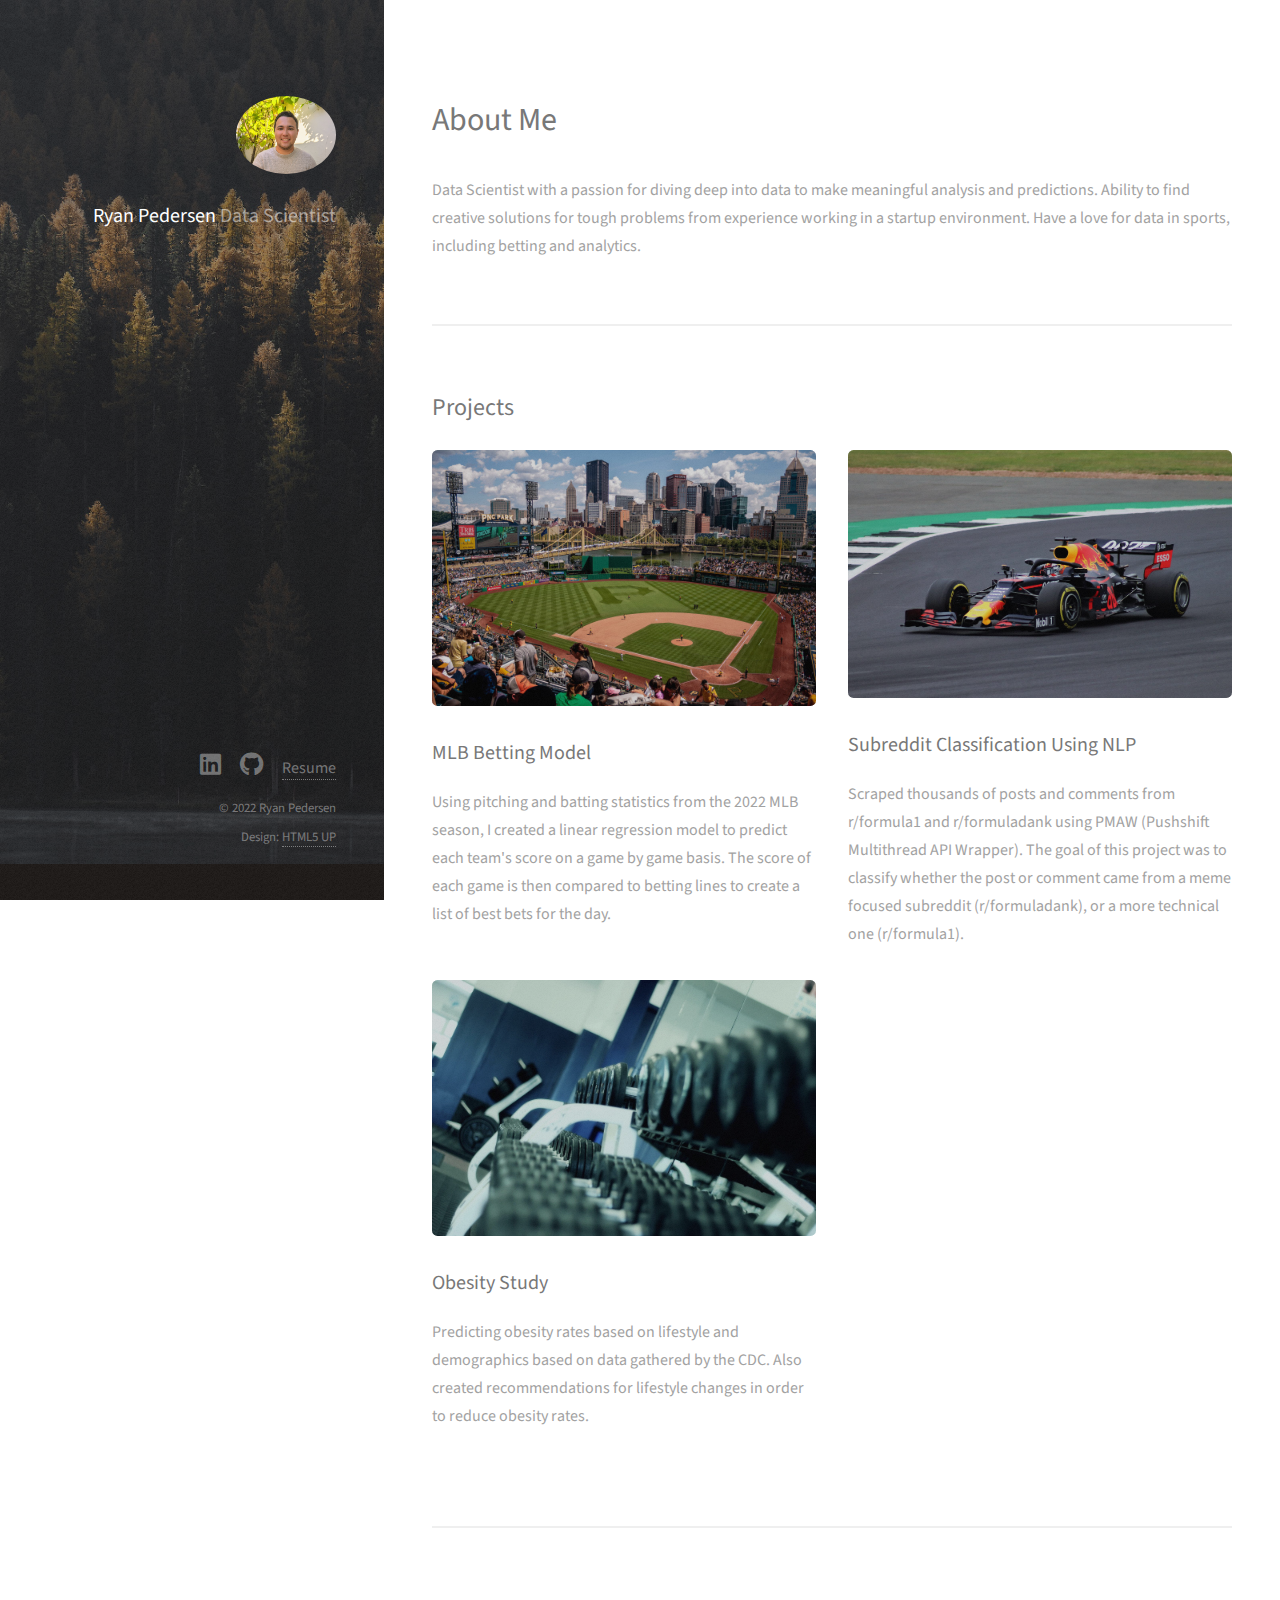
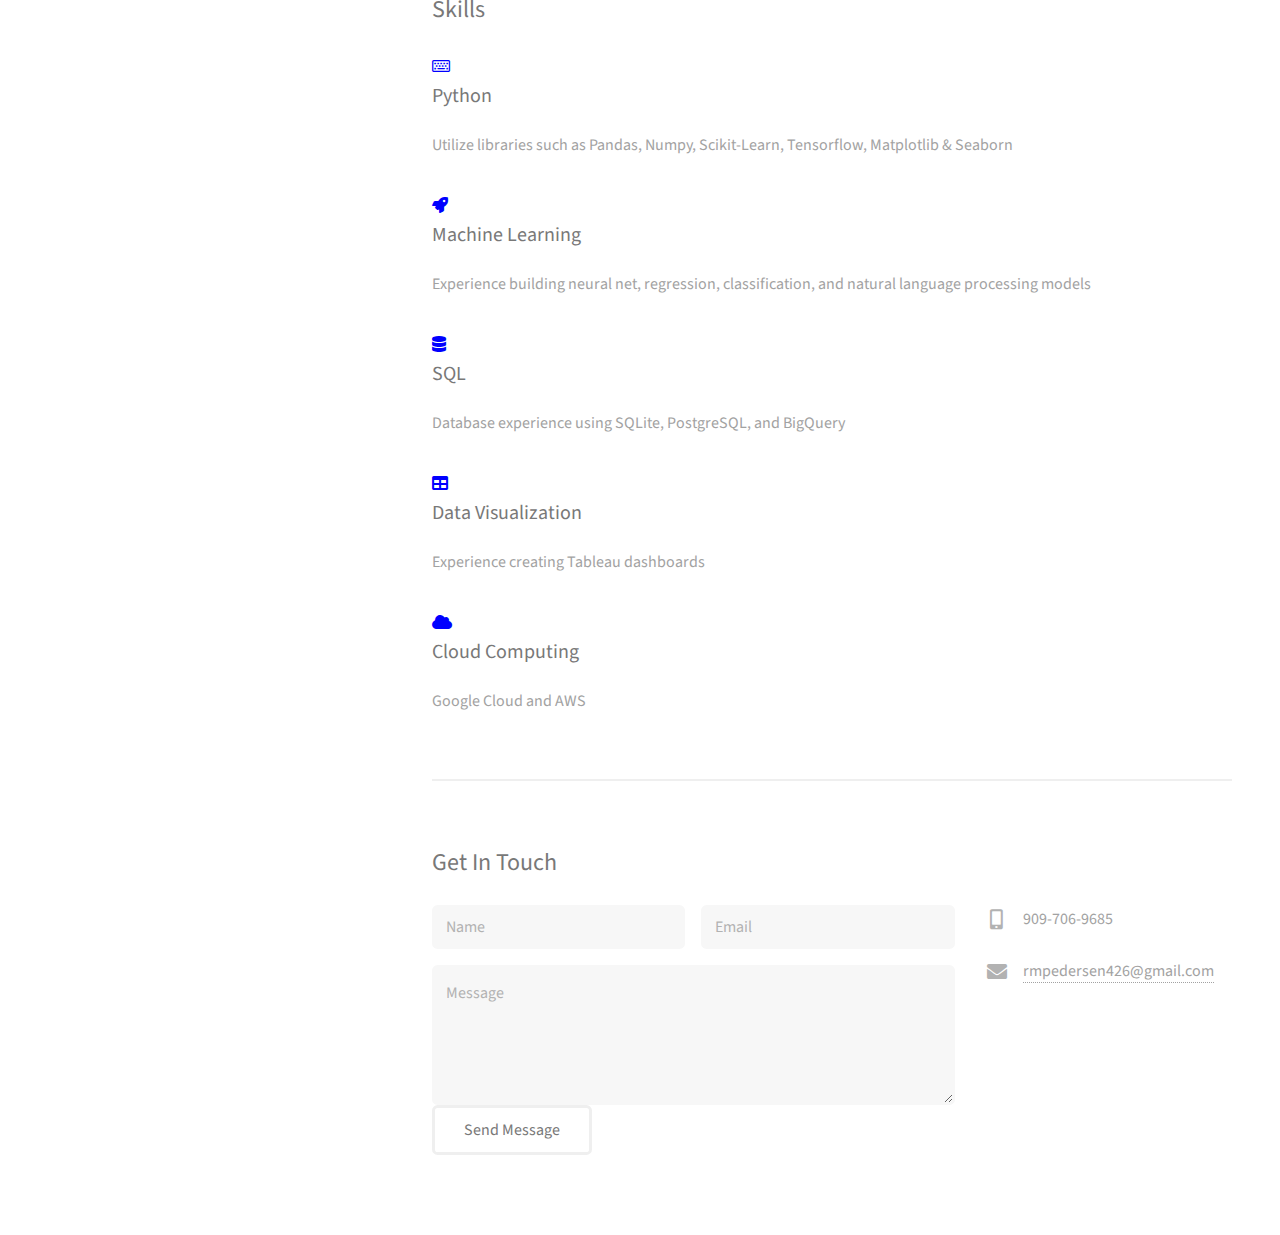
==== commit 85d90d40: "Updated image/skills" ====
--- a/index.html
+++ b/index.html
@@ -31,7 +31,7 @@
 						<header class="major">
 							<h2>About Me</h2>
 						</header>
-						<p>Analytical and adaptable data scientist with a background in aerospace engineering. Ability to help companies transition into the future by providing unique solutions to long present problems by using machine learning. Experience working in startup environments, optimizing business efficiency and Python.</p>
+						<p>Data Scientist with a passion for diving deep into data to make meaningful analysis and predictions. Ability to find creative solutions for tough problems from experience working in a startup environment. Have a love for data in sports, including betting and analytics. </p>
 					</section>
 
 				<!-- Two -->
@@ -62,24 +62,38 @@
 							</header>
 							<div class="features">
 								<article>
-									<span class="icon fa-keyboard"></span>
+									<span class="icon fa-keyboard" style="color:blue"></span>
 									<div class="content">
 										<h3>Python</h3>
-										<p>Experience with modules such as Pandas, Numpy, Scikit-Learn, Tensorflow, Matplotlib & Seaborn</p>
+										<p>Utilize libraries such as Pandas, Numpy, Scikit-Learn, Tensorflow, Matplotlib & Seaborn</p>
 									</div>
 								</article>
 								<article>
-									<span class="icon solid fa-rocket"></span>
+									<span class="icon solid fa-rocket" style="color:blue"></span>
 									<div class="content">
 										<h3>Machine Learning</h3>
-										<p>Experience with neural nets, regression, classification, natural language processing</p>
+										<p>Experience building neural net, regression, classification, and natural language processing models</p>
 									</div>
 								</article>
 								<article>
-									<span class="icon solid fa-database"></span>
+									<span class="icon solid fa-database" style="color:blue"></span>
 									<div class="content">
 										<h3>SQL</h3>
-										<p>Database experience using SQLite and PostgreSQL</p>
+										<p>Database experience using SQLite, PostgreSQL, and BigQuery</p>
+									</div>
+								</article>
+								<article>
+									<span class="icon solid fa-table" style="color:blue"></span>
+									<div class="content">
+										<h3>Data Visualization</h3>
+										<p>Experience creating Tableau dashboards</p>
+									</div>
+								</article>
+								<article>
+									<span class="icon solid fa-cloud" style="color:blue"></span>
+									<div class="content">
+										<h3>Cloud Computing</h3>
+										<p>Google Cloud and AWS</p>
 									</div>
 								</article>
 								</div>
@@ -95,10 +109,10 @@
 										<div class="col-6 col-12-xsmall"><input type="email" name="email" id="email" placeholder="Email" /></div>
 										<div class="col-12"><textarea name="message" id="message" placeholder="Message" rows="4"></textarea></div>
 									</div>
+									<ul class="actions">
+										<li><input type="submit" value="Send Message" /></li>
+									</ul>
 								</form>
-								<ul class="actions">
-									<li><input type="submit" value="Send Message" /></li>
-								</ul>
 							</div>
 							<div class="col-4 col-12-small">
 								<ul class="labeled-icons">
@@ -441,6 +455,7 @@
 					<ul class="icons">
 						<li><a href="https://www.linkedin.com/in/rmpeders/" class="icon brands fa-linkedin"><span class="label">LinkedIn</span></a></li>
 						<li><a href="https://github.com/rmpeders" class="icon brands fa-github"><span class="label">Github</span></a></li>
+						<li><a href="resume/Pedersen_Ryan_Resume.pdf" download><span class="label">Resume</span></a></li>
 					</ul>
 					<ul class="copyright">
 						<li>&copy; 2022 Ryan Pedersen</li><li>Design: <a href="http://html5up.net">HTML5 UP</a></li>
--- a/assets/css/main.css
+++ b/assets/css/main.css
@@ -2593,7 +2593,7 @@
 		justify-content: space-between;
 		background-color: #1f1815;
 		background-attachment: scroll,								scroll;
-		background-image: url("images/overlay.png"), url("../../images/bg.jpg");
+		background-image: url("images/overlay.png"), url("../../images/trees.jpg");
 		background-position: top left,							top left;
 		background-repeat: repeat,								no-repeat;
 		background-size: auto,								150%;
